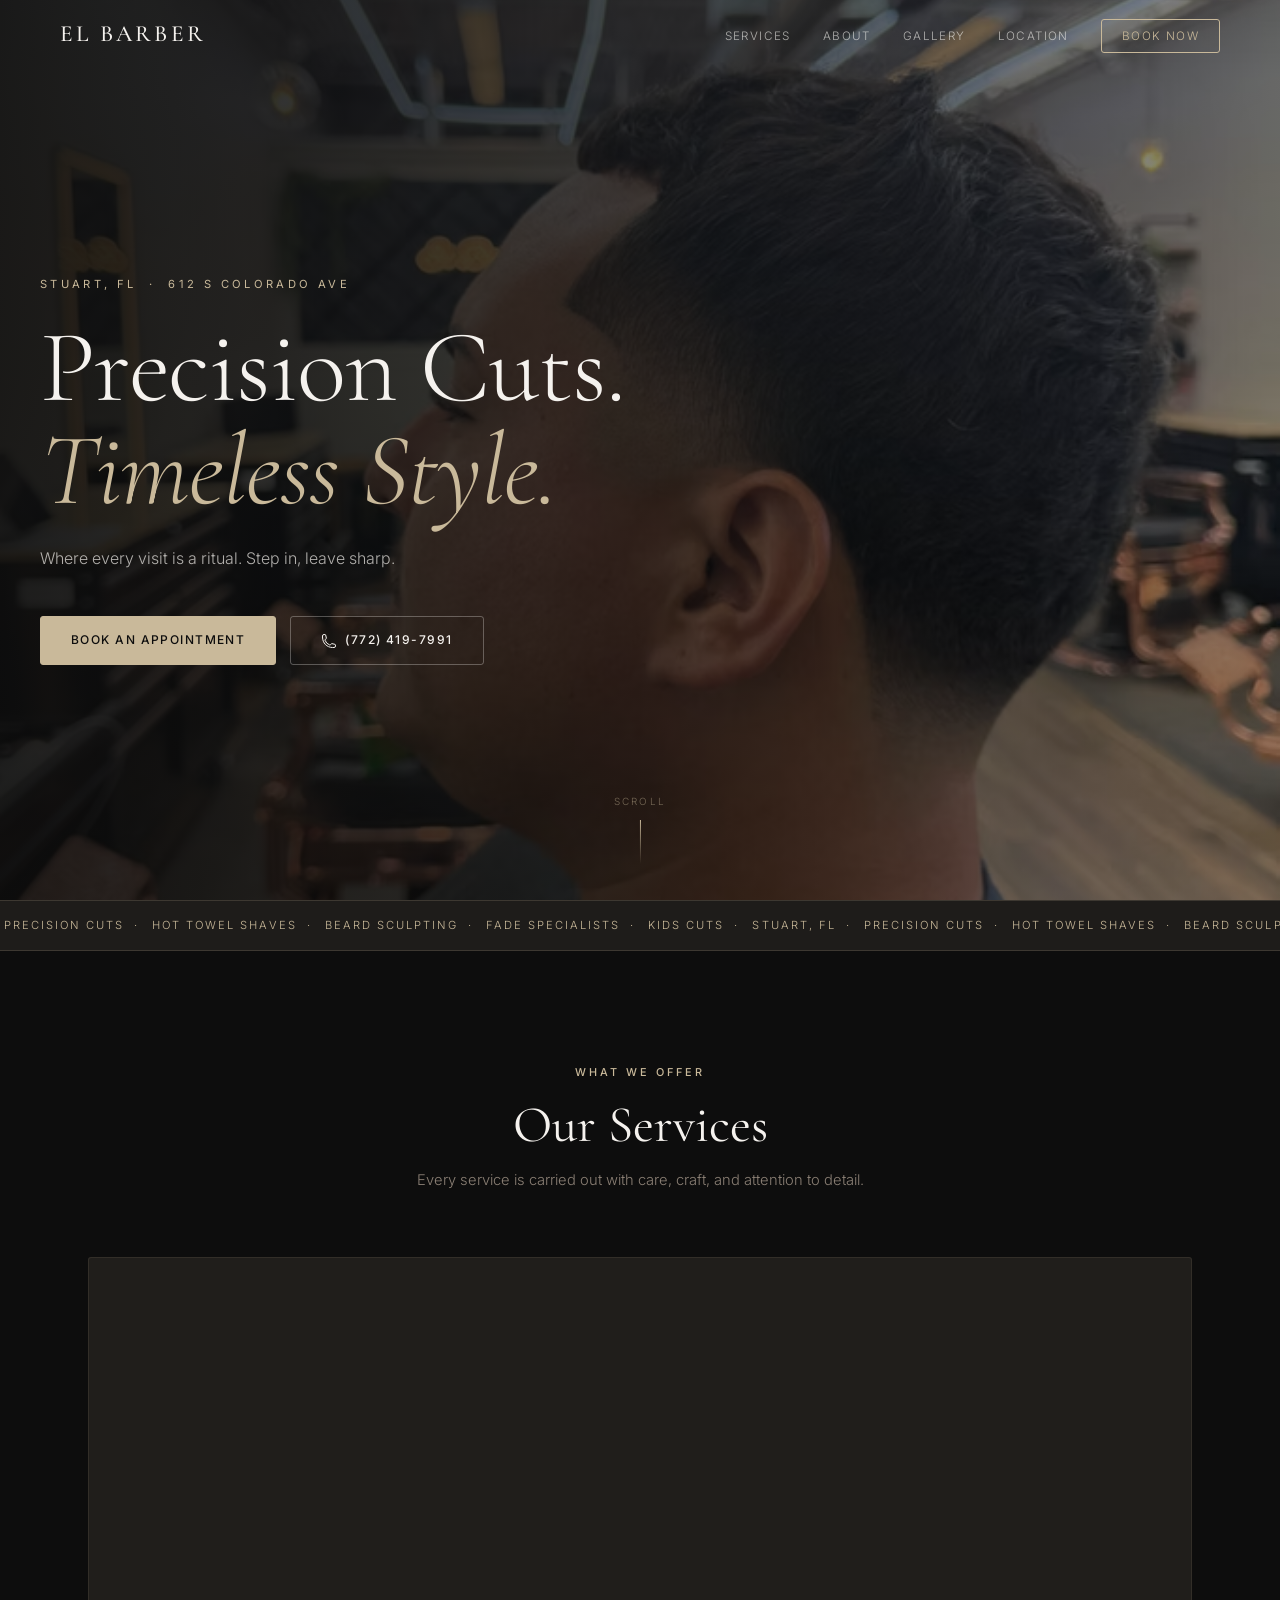
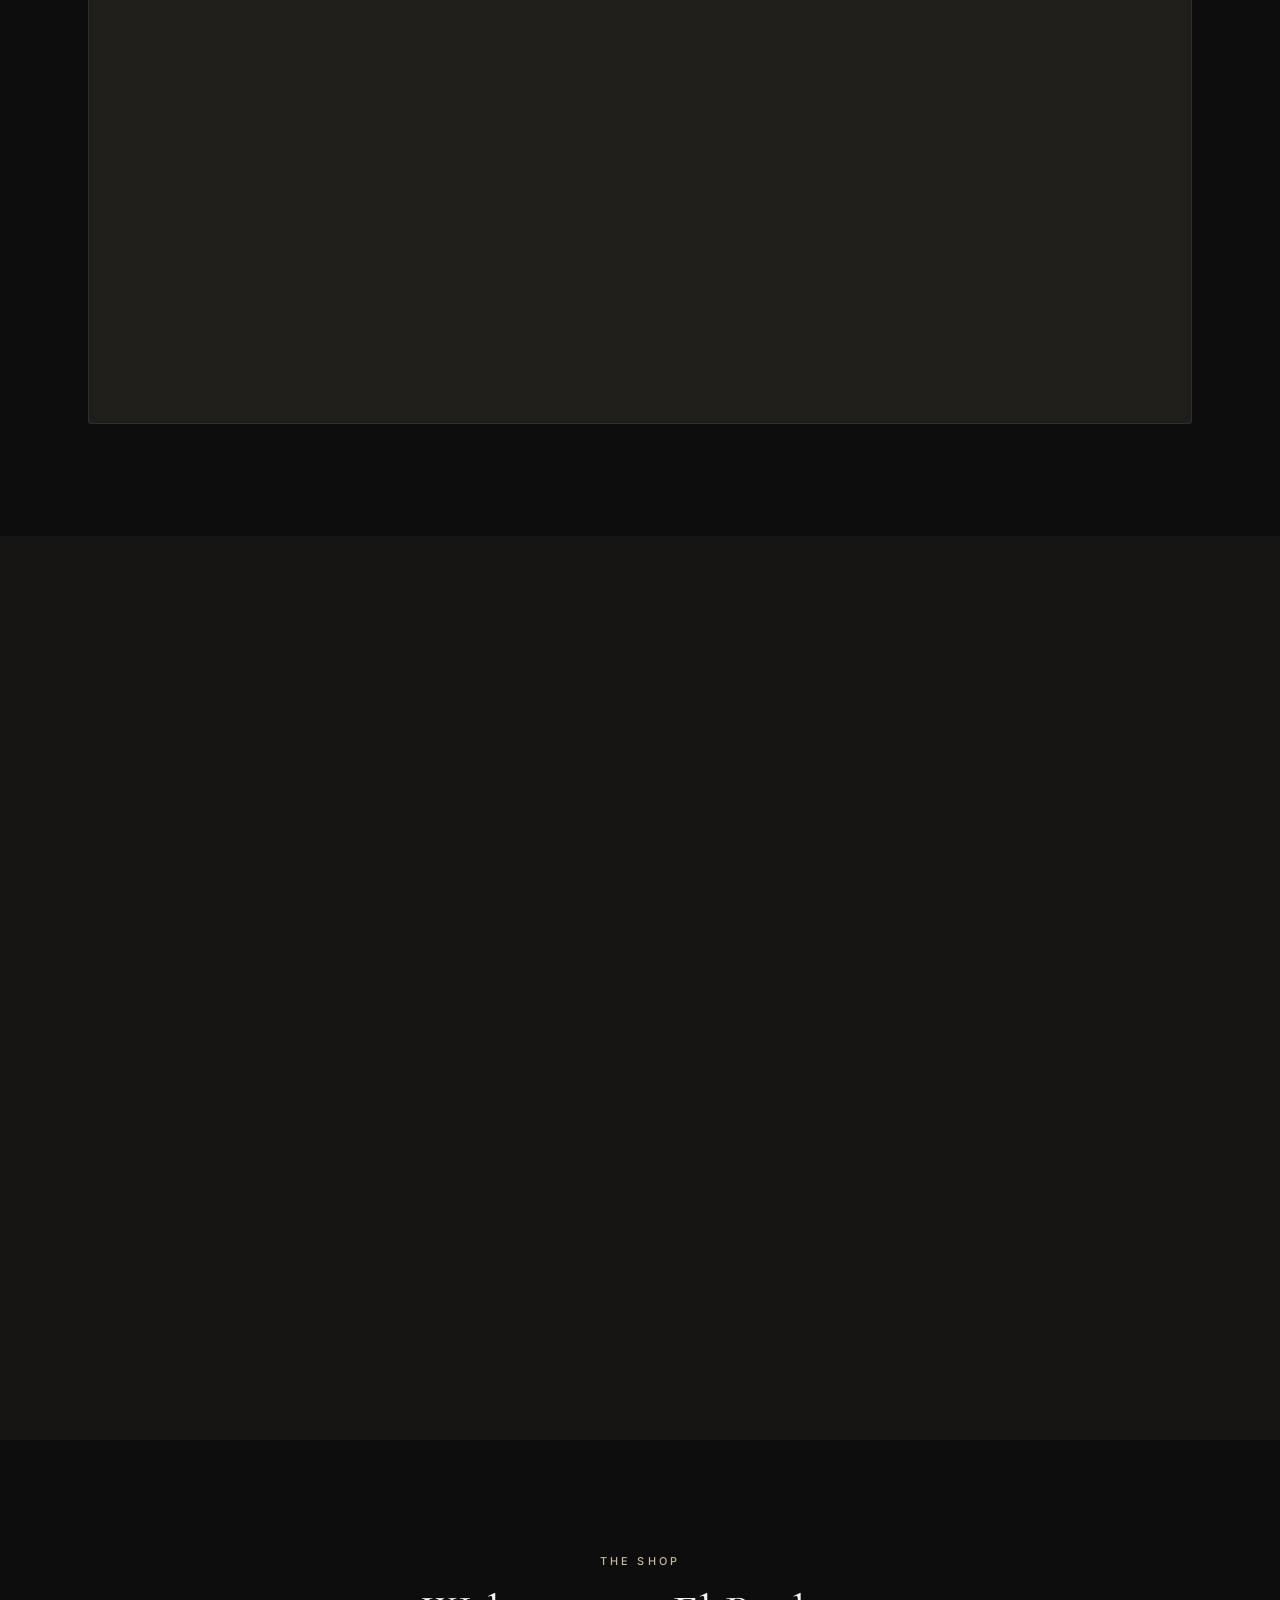
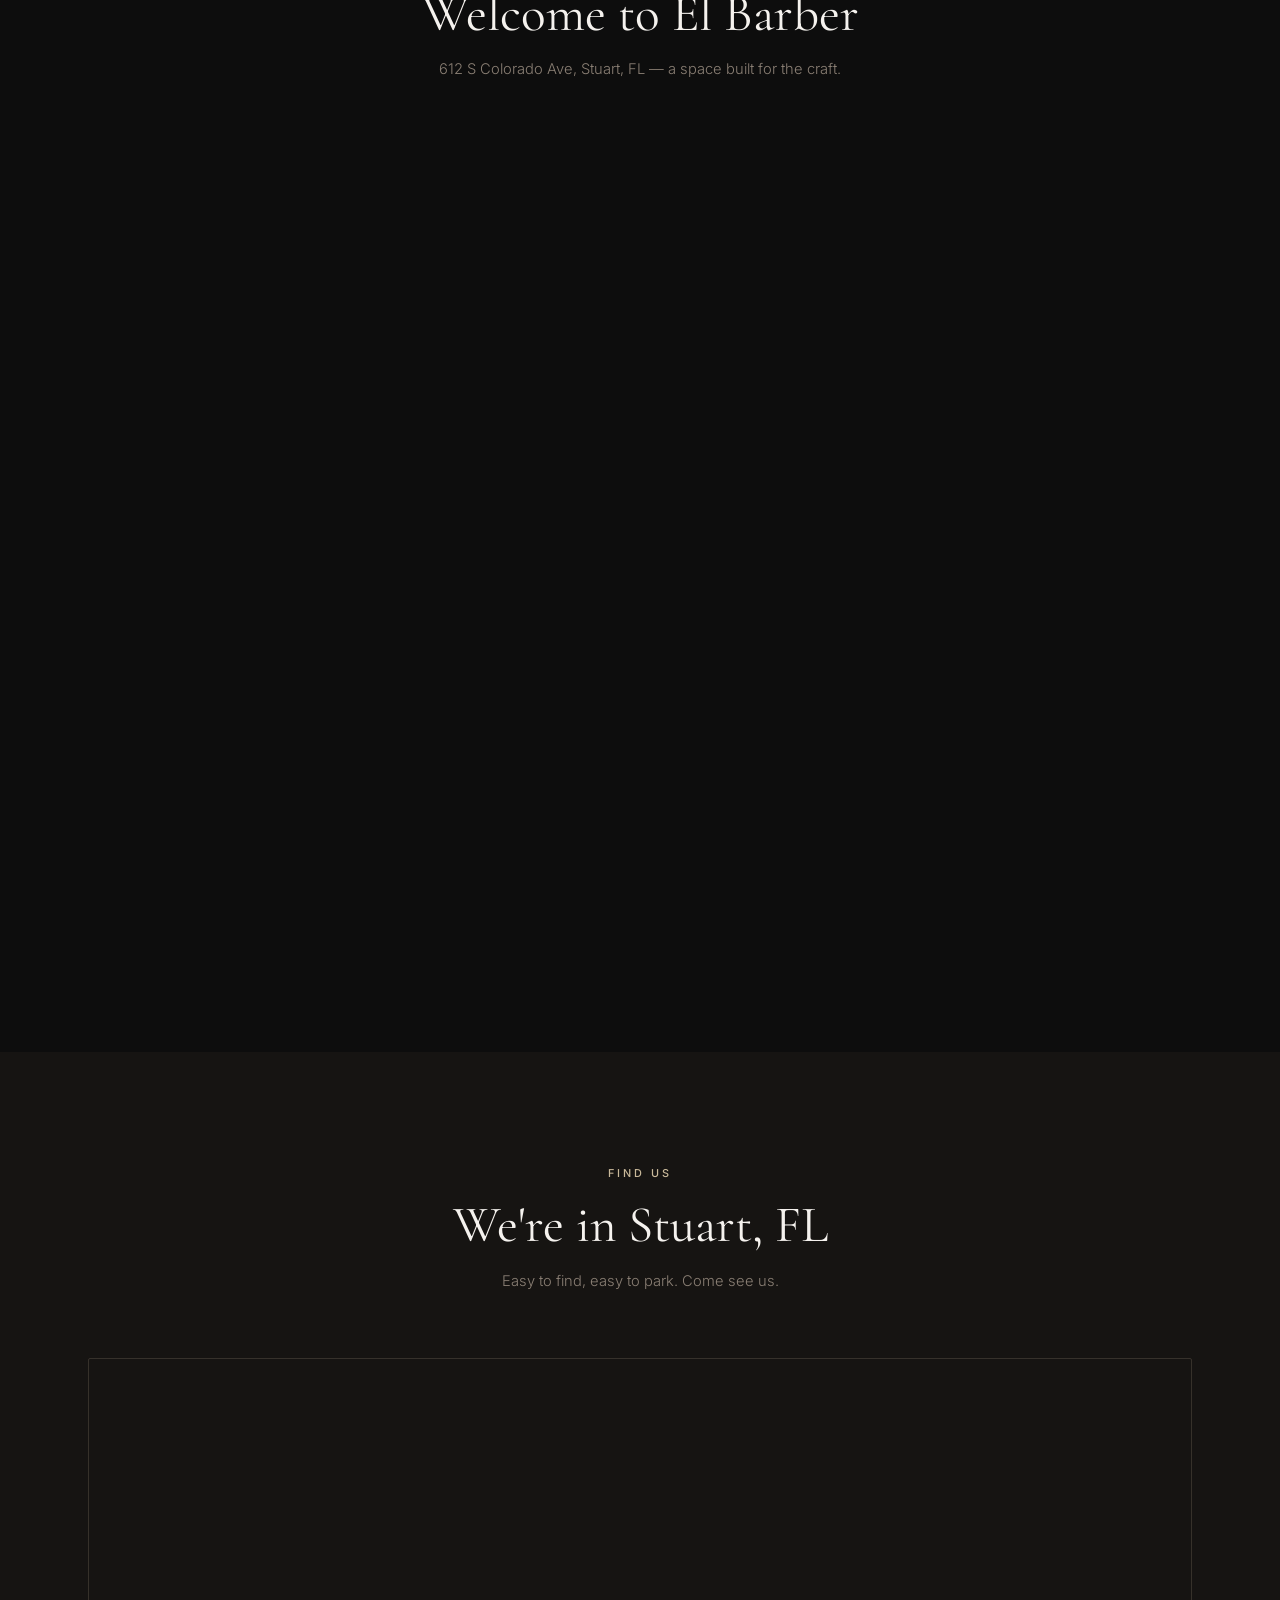
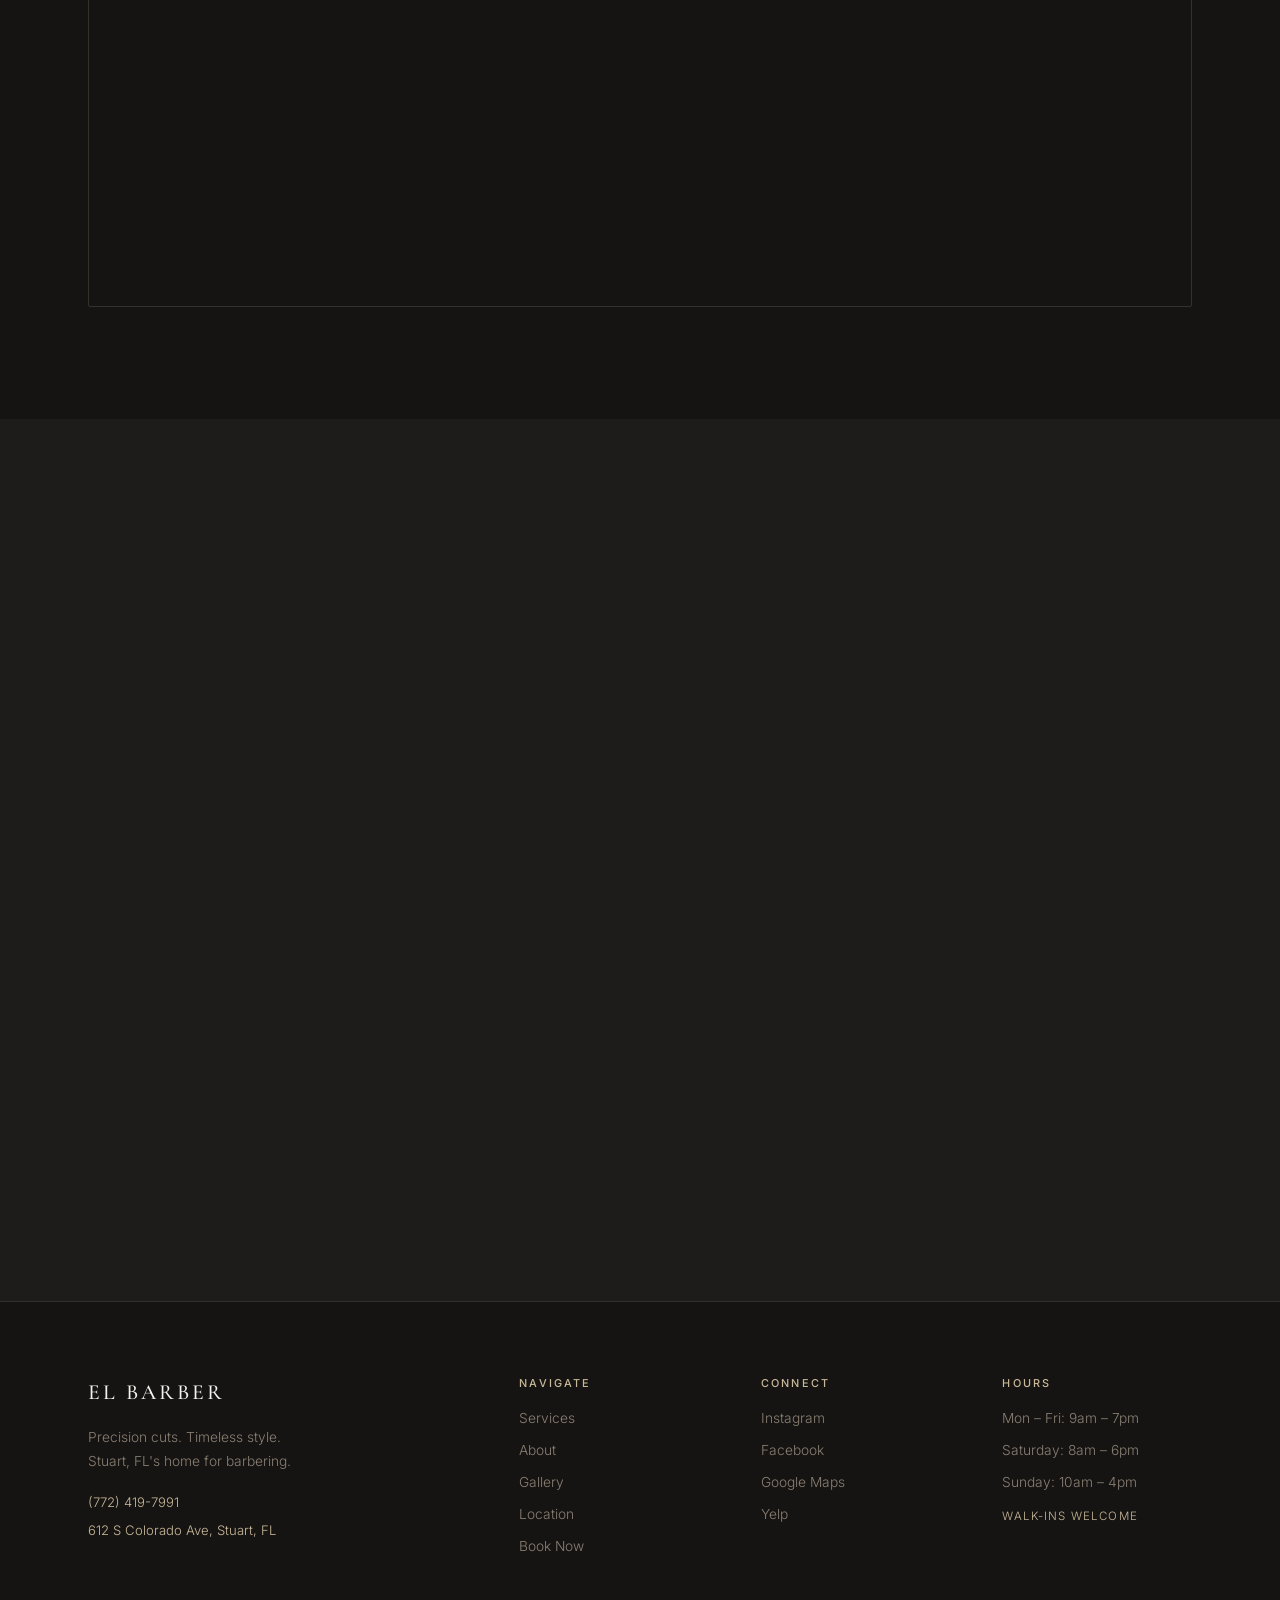
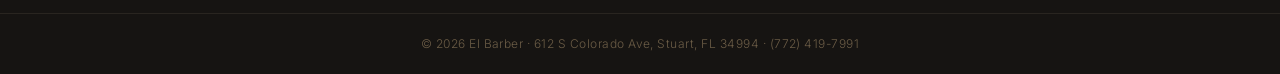
==== index.html @ 99007ee4 "Update with real shop info, images, and cleaner layout - Hero: real photo background with dark overl" ====
<!DOCTYPE html>
<html lang="en">
<head>
  <meta charset="UTF-8" />
  <meta name="viewport" content="width=device-width, initial-scale=1.0" />
  <title>El Barber — Stuart, FL | Precision Cuts. Timeless Style.</title>
  <meta name="description" content="El Barber in Stuart, FL. Precision cuts, hot towel shaves, and beard sculpting at 612 S Colorado Ave. Call (772) 419-7991." />
  <link rel="stylesheet" href="style.css" />
  <link rel="preconnect" href="https://fonts.googleapis.com" />
  <link rel="preconnect" href="https://fonts.gstatic.com" crossorigin />
  <link href="https://fonts.googleapis.com/css2?family=Cormorant+Garamond:ital,wght@0,300;0,400;0,500;0,600;1,300;1,400&family=Inter:wght@300;400;500;600&display=swap" rel="stylesheet" />
</head>
<body>

  <!-- NAV -->
  <nav id="navbar">
    <div class="nav-inner">
      <a href="#" class="logo">EL BARBER</a>
      <ul class="nav-links">
        <li><a href="#services">Services</a></li>
        <li><a href="#about">About</a></li>
        <li><a href="#gallery">Gallery</a></li>
        <li><a href="#location">Location</a></li>
        <li><a href="#booking" class="nav-cta">Book Now</a></li>
      </ul>
      <button class="hamburger" id="hamburger" aria-label="Open menu">
        <span></span><span></span><span></span>
      </button>
    </div>
    <div class="mobile-menu" id="mobileMenu">
      <a href="#services" class="mob-link">Services</a>
      <a href="#about" class="mob-link">About</a>
      <a href="#gallery" class="mob-link">Gallery</a>
      <a href="#location" class="mob-link">Location</a>
      <a href="#booking" class="mob-link mob-cta">Book Now</a>
    </div>
  </nav>

  <!-- HERO -->
  <section id="hero">
    <div class="hero-image-bg">
      <img src="fb3168_a966ff4c4dc44070a528fb4ea6915350~mv2.avif" alt="El Barber shop interior" />
      <div class="hero-overlay"></div>
    </div>
    <div class="hero-content">
      <p class="hero-eyebrow">Stuart, FL &nbsp;·&nbsp; 612 S Colorado Ave</p>
      <h1 class="hero-title">Precision Cuts.<br /><em>Timeless Style.</em></h1>
      <p class="hero-sub">Where every visit is a ritual. Step in, leave sharp.</p>
      <div class="hero-actions">
        <a href="#booking" class="btn btn-primary">Book an Appointment</a>
        <a href="tel:7724197991" class="btn btn-ghost">
          <svg width="16" height="16" fill="none" stroke="currentColor" stroke-width="1.5" viewBox="0 0 24 24"><path stroke-linecap="round" stroke-linejoin="round" d="M2.25 6.75c0 8.284 6.716 15 15 15h2.25a2.25 2.25 0 0 0 2.25-2.25v-1.372c0-.516-.351-.966-.852-1.091l-4.423-1.106c-.44-.11-.902.055-1.173.417l-.97 1.293c-.282.376-.769.542-1.21.38a12.035 12.035 0 0 1-7.143-7.143c-.162-.441.004-.928.38-1.21l1.293-.97c.363-.271.527-.734.417-1.173L6.963 3.102a1.125 1.125 0 0 0-1.091-.852H4.5A2.25 2.25 0 0 0 2.25 4.5v2.25z"/></svg>
          (772) 419-7991
        </a>
      </div>
    </div>
    <div class="hero-scroll-hint">
      <span>Scroll</span>
      <div class="scroll-line"></div>
    </div>
  </section>

  <!-- MARQUEE STRIP -->
  <div class="marquee-strip">
    <div class="marquee-track">
      <span>Precision Cuts &nbsp;·&nbsp;</span>
      <span>Hot Towel Shaves &nbsp;·&nbsp;</span>
      <span>Beard Sculpting &nbsp;·&nbsp;</span>
      <span>Fade Specialists &nbsp;·&nbsp;</span>
      <span>Kids Cuts &nbsp;·&nbsp;</span>
      <span>Stuart, FL &nbsp;·&nbsp;</span>
      <span>Precision Cuts &nbsp;·&nbsp;</span>
      <span>Hot Towel Shaves &nbsp;·&nbsp;</span>
      <span>Beard Sculpting &nbsp;·&nbsp;</span>
      <span>Fade Specialists &nbsp;·&nbsp;</span>
      <span>Kids Cuts &nbsp;·&nbsp;</span>
      <span>Stuart, FL &nbsp;·&nbsp;</span>
    </div>
  </div>

  <!-- SERVICES -->
  <section id="services" class="section-pad">
    <div class="container">
      <div class="section-header">
        <p class="label">What We Offer</p>
        <h2>Our Services</h2>
        <p class="section-desc">Every service is carried out with care, craft, and attention to detail.</p>
      </div>
      <div class="services-grid">
        <div class="service-card" data-reveal>
          <div class="service-icon">
            <svg width="28" height="28" fill="none" stroke="currentColor" stroke-width="1.2" viewBox="0 0 24 24"><path stroke-linecap="round" stroke-linejoin="round" d="M9.813 15.904 9 18.75l-.813-2.846a4.5 4.5 0 0 0-3.09-3.09L2.25 12l2.846-.813a4.5 4.5 0 0 0 3.09-3.09L9 5.25l.813 2.846a4.5 4.5 0 0 0 3.09 3.09L15.75 12l-2.846.813a4.5 4.5 0 0 0-3.09 3.09Z"/></svg>
          </div>
          <div class="service-number">01</div>
          <h3>Classic Haircut</h3>
          <p>A timeless cut tailored to your face shape, lifestyle, and style preference. Scissors or clipper — your call.</p>
          <div class="service-footer">
            <span class="price">$35</span>
            <span class="duration">45 min</span>
          </div>
        </div>
        <div class="service-card" data-reveal>
          <div class="service-icon">
            <svg width="28" height="28" fill="none" stroke="currentColor" stroke-width="1.2" viewBox="0 0 24 24"><path stroke-linecap="round" stroke-linejoin="round" d="M3.75 13.5l10.5-11.25L12 10.5h8.25L9.75 21.75 12 13.5H3.75z"/></svg>
          </div>
          <div class="service-number">02</div>
          <h3>Skin Fade</h3>
          <p>Seamless blending from skin to length. Clean, sharp, and effortlessly modern. High, mid, or low — we do it all.</p>
          <div class="service-footer">
            <span class="price">$45</span>
            <span class="duration">50 min</span>
          </div>
        </div>
        <div class="service-card" data-reveal>
          <div class="service-icon">
            <svg width="28" height="28" fill="none" stroke="currentColor" stroke-width="1.2" viewBox="0 0 24 24"><path stroke-linecap="round" stroke-linejoin="round" d="M12 3v2.25m6.364.386-1.591 1.591M21 12h-2.25m-.386 6.364-1.591-1.591M12 18.75V21m-4.773-4.227-1.591 1.591M5.25 12H3m4.227-4.773L5.636 5.636M15.75 12a3.75 3.75 0 1 1-7.5 0 3.75 3.75 0 0 1 7.5 0Z"/></svg>
          </div>
          <div class="service-number">03</div>
          <h3>Hot Towel Shave</h3>
          <p>The full ritual — pre-shave oil, warm lather, straight razor, and hot towel finish. A barbershop classic.</p>
          <div class="service-footer">
            <span class="price">$55</span>
            <span class="duration">60 min</span>
          </div>
        </div>
        <div class="service-card" data-reveal>
          <div class="service-icon">
            <svg width="28" height="28" fill="none" stroke="currentColor" stroke-width="1.2" viewBox="0 0 24 24"><path stroke-linecap="round" stroke-linejoin="round" d="M15.182 15.182a4.5 4.5 0 0 1-6.364 0M21 12a9 9 0 1 1-18 0 9 9 0 0 1 18 0ZM9.75 9.75c0 .414-.168.75-.375.75S9 10.164 9 9.75 9.168 9 9.375 9s.375.336.375.75Zm-.375 0h.008v.015h-.008V9.75Zm5.625 0c0 .414-.168.75-.375.75s-.375-.336-.375-.75.168-.75.375-.75.375.336.375.75Zm-.375 0h.008v.015h-.008V9.75Z"/></svg>
          </div>
          <div class="service-number">04</div>
          <h3>Beard Sculpt</h3>
          <p>Defined lines, shaped contours, and a finish that frames your face perfectly. Maintenance or full reshape.</p>
          <div class="service-footer">
            <span class="price">$30</span>
            <span class="duration">35 min</span>
          </div>
        </div>
        <div class="service-card highlight-card" data-reveal>
          <div class="service-icon">
            <svg width="28" height="28" fill="none" stroke="currentColor" stroke-width="1.2" viewBox="0 0 24 24"><path stroke-linecap="round" stroke-linejoin="round" d="M11.48 3.499a.562.562 0 0 1 1.04 0l2.125 5.111a.563.563 0 0 0 .475.345l5.518.442c.499.04.701.663.321.988l-4.204 3.602a.563.563 0 0 0-.182.557l1.285 5.385a.562.562 0 0 1-.84.61l-4.725-2.885a.562.562 0 0 0-.586 0L6.982 20.54a.562.562 0 0 1-.84-.61l1.285-5.386a.562.562 0 0 0-.182-.557l-4.204-3.602a.562.562 0 0 1 .321-.988l5.518-.442a.563.563 0 0 0 .475-.345L11.48 3.5Z"/></svg>
          </div>
          <div class="service-number">05</div>
          <h3>Cut + Beard Combo</h3>
          <p>The complete package. Haircut plus full beard sculpt. Leave looking and feeling like a new man.</p>
          <div class="service-footer">
            <span class="price">$65</span>
            <span class="duration">75 min</span>
          </div>
        </div>
        <div class="service-card" data-reveal>
          <div class="service-icon">
            <svg width="28" height="28" fill="none" stroke="currentColor" stroke-width="1.2" viewBox="0 0 24 24"><path stroke-linecap="round" stroke-linejoin="round" d="M15.75 6a3.75 3.75 0 1 1-7.5 0 3.75 3.75 0 0 1 7.5 0ZM4.501 20.118a7.5 7.5 0 0 1 14.998 0A17.933 17.933 0 0 1 12 21.75c-2.676 0-5.216-.584-7.499-1.632Z"/></svg>
          </div>
          <div class="service-number">06</div>
          <h3>Kids Cut</h3>
          <p>Patient, fun, and precise. Great cuts for the little ones every time. Age 12 and under.</p>
          <div class="service-footer">
            <span class="price">$25</span>
            <span class="duration">30 min</span>
          </div>
        </div>
      </div>
    </div>
  </section>

  <!-- ABOUT -->
  <section id="about" class="section-pad about-section">
    <div class="container about-grid">
      <div class="about-visual" data-reveal>
        <div class="about-img-wrap">
          <img
            src="fb3168_a966ff4c4dc44070a528fb4ea6915350~mv2.avif"
            alt="El Barber shop in Stuart, FL"
            class="about-img"
          />
          <div class="about-badge">
            <span class="badge-number">Stuart</span>
            <span class="badge-text">FL</span>
          </div>
        </div>
      </div>
      <div class="about-content" data-reveal>
        <p class="label">The Story</p>
        <h2>More Than a Haircut.<br />It's an Experience.</h2>
        <p>El Barber is Stuart's home for precision barbering. We built this shop around a simple belief: every man deserves a space where he's treated with respect, skill, and a bit of style.</p>
        <p>We're not just cutting hair — we're building confidence, one visit at a time. Our barbers bring years of experience, a passion for the craft, and an eye for what makes each client unique. No rush. No shortcuts. Just great work done right.</p>
        <p>Come see us at <strong>612 S Colorado Ave, Stuart, FL 34994</strong> — walk-ins always welcome.</p>
        <div class="about-stats">
          <div class="stat">
            <span class="stat-num">5,000+</span>
            <span class="stat-label">Happy Clients</span>
          </div>
          <div class="stat">
            <span class="stat-num">Stuart</span>
            <span class="stat-label">Florida</span>
          </div>
          <div class="stat">
            <span class="stat-num">6</span>
            <span class="stat-label">Services</span>
          </div>
        </div>
        <div class="about-actions">
          <a href="#booking" class="btn btn-primary">Book Now</a>
          <a href="tel:7724197991" class="btn btn-ghost">
            <svg width="15" height="15" fill="none" stroke="currentColor" stroke-width="1.5" viewBox="0 0 24 24"><path stroke-linecap="round" stroke-linejoin="round" d="M2.25 6.75c0 8.284 6.716 15 15 15h2.25a2.25 2.25 0 0 0 2.25-2.25v-1.372c0-.516-.351-.966-.852-1.091l-4.423-1.106c-.44-.11-.902.055-1.173.417l-.97 1.293c-.282.376-.769.542-1.21.38a12.035 12.035 0 0 1-7.143-7.143c-.162-.441.004-.928.38-1.21l1.293-.97c.363-.271.527-.734.417-1.173L6.963 3.102a1.125 1.125 0 0 0-1.091-.852H4.5A2.25 2.25 0 0 0 2.25 4.5v2.25z"/></svg>
            Call Us
          </a>
        </div>
      </div>
    </div>
  </section>

  <!-- GALLERY -->
  <section id="gallery" class="section-pad gallery-section">
    <div class="container">
      <div class="section-header">
        <p class="label">The Shop</p>
        <h2>Welcome to El Barber</h2>
        <p class="section-desc">612 S Colorado Ave, Stuart, FL — a space built for the craft.</p>
      </div>
      <div class="gallery-grid">
        <div class="gallery-item g-tall" data-reveal>
          <img src="fb3168_a966ff4c4dc44070a528fb4ea6915350~mv2.avif" alt="El Barber shop" class="gallery-img" style="object-position: center top;" />
          <div class="gallery-label"><span>The Shop</span></div>
        </div>
        <div class="gallery-item" data-reveal>
          <img src="fb3168_a966ff4c4dc44070a528fb4ea6915350~mv2.avif" alt="El Barber interior" class="gallery-img" style="object-position: 30% center;" />
          <div class="gallery-label"><span>Interior</span></div>
        </div>
        <div class="gallery-item" data-reveal>
          <img src="fb3168_a966ff4c4dc44070a528fb4ea6915350~mv2.avif" alt="El Barber station" class="gallery-img" style="object-position: 70% center;" />
          <div class="gallery-label"><span>Our Station</span></div>
        </div>
        <div class="gallery-item g-wide" data-reveal>
          <img src="fb3168_a966ff4c4dc44070a528fb4ea6915350~mv2.avif" alt="El Barber atmosphere" class="gallery-img" style="object-position: center 60%;" />
          <div class="gallery-label"><span>The Atmosphere</span></div>
        </div>
        <div class="gallery-item" data-reveal>
          <div class="gallery-cta-cell">
            <p class="label">Ready?</p>
            <h3>Book Your<br />Next Cut</h3>
            <a href="#booking" class="btn btn-primary">Book Now</a>
          </div>
        </div>
      </div>
    </div>
  </section>

  <!-- LOCATION -->
  <section id="location" class="section-pad location-section">
    <div class="container">
      <div class="section-header">
        <p class="label">Find Us</p>
        <h2>We're in Stuart, FL</h2>
        <p class="section-desc">Easy to find, easy to park. Come see us.</p>
      </div>
      <div class="location-grid">
        <div class="location-map" data-reveal>
          <iframe
            title="El Barber location"
            src="https://www.google.com/maps/embed?pb=!1m18!1m12!1m3!1d3534.18!2d-80.2467!3d27.1975!2m3!1f0!2f0!3f0!3m2!1i1024!2i768!4f13.1!3m3!1m2!1s0x88d8b4f1e4f1e4f1%3A0x0!2s612+S+Colorado+Ave%2C+Stuart%2C+FL+34994!5e0!3m2!1sen!2sus!4v1700000000000"
            width="100%"
            height="100%"
            style="border:0;"
            allowfullscreen=""
            loading="lazy"
            referrerpolicy="no-referrer-when-downgrade">
          </iframe>
        </div>
        <div class="location-info" data-reveal>
          <div class="location-detail">
            <div class="loc-icon">
              <svg width="22" height="22" fill="none" stroke="currentColor" stroke-width="1.5" viewBox="0 0 24 24"><path stroke-linecap="round" stroke-linejoin="round" d="M15 10.5a3 3 0 1 1-6 0 3 3 0 0 1 6 0z"/><path stroke-linecap="round" stroke-linejoin="round" d="M19.5 10.5c0 7.142-7.5 11.25-7.5 11.25S4.5 17.642 4.5 10.5a7.5 7.5 0 0 1 15 0z"/></svg>
            </div>
            <div>
              <strong>Address</strong>
              <span>612 S Colorado Ave<br />Stuart, FL 34994</span>
              <a href="https://maps.google.com/?q=612+S+Colorado+Ave+Stuart+FL+34994" target="_blank" class="loc-link">Get Directions →</a>
            </div>
          </div>
          <div class="location-detail">
            <div class="loc-icon">
              <svg width="22" height="22" fill="none" stroke="currentColor" stroke-width="1.5" viewBox="0 0 24 24"><path stroke-linecap="round" stroke-linejoin="round" d="M2.25 6.75c0 8.284 6.716 15 15 15h2.25a2.25 2.25 0 0 0 2.25-2.25v-1.372c0-.516-.351-.966-.852-1.091l-4.423-1.106c-.44-.11-.902.055-1.173.417l-.97 1.293c-.282.376-.769.542-1.21.38a12.035 12.035 0 0 1-7.143-7.143c-.162-.441.004-.928.38-1.21l1.293-.97c.363-.271.527-.734.417-1.173L6.963 3.102a1.125 1.125 0 0 0-1.091-.852H4.5A2.25 2.25 0 0 0 2.25 4.5v2.25z"/></svg>
            </div>
            <div>
              <strong>Phone</strong>
              <span>(772) 419-7991</span>
              <a href="tel:7724197991" class="loc-link">Call Now →</a>
            </div>
          </div>
          <div class="location-detail">
            <div class="loc-icon">
              <svg width="22" height="22" fill="none" stroke="currentColor" stroke-width="1.5" viewBox="0 0 24 24"><path stroke-linecap="round" stroke-linejoin="round" d="M12 6v6h4.5m4.5 0a9 9 0 1 1-18 0 9 9 0 0 1 18 0z"/></svg>
            </div>
            <div>
              <strong>Hours</strong>
              <span>Monday – Friday: 9:00 AM – 7:00 PM</span>
              <span>Saturday: 8:00 AM – 6:00 PM</span>
              <span>Sunday: 10:00 AM – 4:00 PM</span>
            </div>
          </div>
          <div class="location-detail">
            <div class="loc-icon">
              <svg width="22" height="22" fill="none" stroke="currentColor" stroke-width="1.5" viewBox="0 0 24 24"><path stroke-linecap="round" stroke-linejoin="round" d="M9 12.75 11.25 15 15 9.75M21 12a9 9 0 1 1-18 0 9 9 0 0 1 18 0Z"/></svg>
            </div>
            <div>
              <strong>Walk-ins Welcome</strong>
              <span>No appointment needed, though booking ahead guarantees your preferred time.</span>
            </div>
          </div>
        </div>
      </div>
    </div>
  </section>

  <!-- BOOKING -->
  <section id="booking" class="section-pad booking-section">
    <div class="container booking-grid">
      <div class="booking-info" data-reveal>
        <p class="label">Reserve Your Spot</p>
        <h2>Book Your<br />Appointment</h2>
        <p>Walk-ins welcome when available, but we recommend booking ahead to secure your preferred time.</p>
        <div class="contact-list">
          <div class="contact-item">
            <svg width="20" height="20" fill="none" stroke="currentColor" stroke-width="1.5" viewBox="0 0 24 24"><path stroke-linecap="round" stroke-linejoin="round" d="M15 10.5a3 3 0 1 1-6 0 3 3 0 0 1 6 0z"/><path stroke-linecap="round" stroke-linejoin="round" d="M19.5 10.5c0 7.142-7.5 11.25-7.5 11.25S4.5 17.642 4.5 10.5a7.5 7.5 0 0 1 15 0z"/></svg>
            <span>612 S Colorado Ave<br />Stuart, FL 34994</span>
          </div>
          <div class="contact-item">
            <svg width="20" height="20" fill="none" stroke="currentColor" stroke-width="1.5" viewBox="0 0 24 24"><path stroke-linecap="round" stroke-linejoin="round" d="M2.25 6.75c0 8.284 6.716 15 15 15h2.25a2.25 2.25 0 0 0 2.25-2.25v-1.372c0-.516-.351-.966-.852-1.091l-4.423-1.106c-.44-.11-.902.055-1.173.417l-.97 1.293c-.282.376-.769.542-1.21.38a12.035 12.035 0 0 1-7.143-7.143c-.162-.441.004-.928.38-1.21l1.293-.97c.363-.271.527-.734.417-1.173L6.963 3.102a1.125 1.125 0 0 0-1.091-.852H4.5A2.25 2.25 0 0 0 2.25 4.5v2.25z"/></svg>
            <a href="tel:7724197991" style="color:inherit;">(772) 419-7991</a>
          </div>
          <div class="contact-item">
            <svg width="20" height="20" fill="none" stroke="currentColor" stroke-width="1.5" viewBox="0 0 24 24"><path stroke-linecap="round" stroke-linejoin="round" d="M12 6v6h4.5m4.5 0a9 9 0 1 1-18 0 9 9 0 0 1 18 0z"/></svg>
            <div>
              <span>Mon – Fri: 9:00 AM – 7:00 PM</span><br />
              <span>Saturday: 8:00 AM – 6:00 PM</span><br />
              <span>Sunday: 10:00 AM – 4:00 PM</span>
            </div>
          </div>
        </div>
      </div>
      <div class="booking-form-wrap" data-reveal>
        <form class="booking-form" id="bookingForm">
          <div class="form-row">
            <div class="form-group">
              <label for="fname">First Name</label>
              <input type="text" id="fname" placeholder="John" required />
            </div>
            <div class="form-group">
              <label for="lname">Last Name</label>
              <input type="text" id="lname" placeholder="Doe" required />
            </div>
          </div>
          <div class="form-group">
            <label for="phone">Phone Number</label>
            <input type="tel" id="phone" placeholder="(772) 000-0000" required />
          </div>
          <div class="form-group">
            <label for="service">Service</label>
            <select id="service" required>
              <option value="" disabled selected>Select a service</option>
              <option>Classic Haircut — $35</option>
              <option>Skin Fade — $45</option>
              <option>Hot Towel Shave — $55</option>
              <option>Beard Sculpt — $30</option>
              <option>Cut + Beard Combo — $65</option>
              <option>Kids Cut — $25</option>
            </select>
          </div>
          <div class="form-row">
            <div class="form-group">
              <label for="date">Preferred Date</label>
              <input type="date" id="date" required />
            </div>
            <div class="form-group">
              <label for="time">Preferred Time</label>
              <select id="time" required>
                <option value="" disabled selected>Select time</option>
                <option>9:00 AM</option>
                <option>10:00 AM</option>
                <option>11:00 AM</option>
                <option>12:00 PM</option>
                <option>1:00 PM</option>
                <option>2:00 PM</option>
                <option>3:00 PM</option>
                <option>4:00 PM</option>
                <option>5:00 PM</option>
                <option>6:00 PM</option>
              </select>
            </div>
          </div>
          <div class="form-group">
            <label for="notes">Notes (optional)</label>
            <textarea id="notes" rows="3" placeholder="Any preferences or requests..."></textarea>
          </div>
          <button type="submit" class="btn btn-primary btn-full">Request Appointment</button>
          <p class="form-disclaimer">We'll confirm your booking via phone within 1 hour.</p>
        </form>
        <div class="form-success" id="formSuccess">
          <div class="success-icon">✓</div>
          <h3>Request Received!</h3>
          <p>We'll call you at (772) 419-7991 to confirm your appointment.</p>
        </div>
      </div>
    </div>
  </section>

  <!-- FOOTER -->
  <footer id="footer">
    <div class="container footer-inner">
      <div class="footer-brand">
        <span class="logo">EL BARBER</span>
        <p>Precision cuts. Timeless style.<br />Stuart, FL's home for barbering.</p>
        <div class="footer-contact-quick">
          <a href="tel:7724197991">(772) 419-7991</a>
          <a href="https://maps.google.com/?q=612+S+Colorado+Ave+Stuart+FL+34994" target="_blank">612 S Colorado Ave, Stuart, FL</a>
        </div>
      </div>
      <div class="footer-links-col">
        <strong>Navigate</strong>
        <a href="#services">Services</a>
        <a href="#about">About</a>
        <a href="#gallery">Gallery</a>
        <a href="#location">Location</a>
        <a href="#booking">Book Now</a>
      </div>
      <div class="footer-links-col">
        <strong>Connect</strong>
        <a href="#">Instagram</a>
        <a href="#">Facebook</a>
        <a href="https://maps.google.com/?q=612+S+Colorado+Ave+Stuart+FL+34994" target="_blank">Google Maps</a>
        <a href="#">Yelp</a>
      </div>
      <div class="footer-links-col">
        <strong>Hours</strong>
        <span>Mon – Fri: 9am – 7pm</span>
        <span>Saturday: 8am – 6pm</span>
        <span>Sunday: 10am – 4pm</span>
        <span class="footer-walkin">Walk-ins Welcome</span>
      </div>
    </div>
    <div class="footer-bottom">
      <p>&copy; 2026 El Barber · 612 S Colorado Ave, Stuart, FL 34994 · (772) 419-7991</p>
    </div>
  </footer>

  <script src="main.js"></script>
</body>
</html>
---- style.css ----
/* =============================================
   EL BARBER — style.css
   612 S Colorado Ave, Stuart, FL 34994
   Colors: Black #0d0d0d · White #f5f2ee · Dark Beige #c9b99a
============================================= */

*, *::before, *::after { box-sizing: border-box; margin: 0; padding: 0; }

:root {
  --black:       #0d0d0d;
  --black-soft:  #161412;
  --black-mid:   #1e1c1a;
  --black-card:  #141210;
  --white:       #f5f2ee;
  --beige:       #c9b99a;
  --beige-dark:  #a89278;
  --beige-light: #e4d9ca;
  --beige-muted: #6b5c46;
  --text-muted:  #8a7f74;
  --border:      rgba(201,185,154,0.18);
  --border-soft: rgba(201,185,154,0.1);
  --font-serif:  'Cormorant Garamond', Georgia, serif;
  --font-sans:   'Inter', system-ui, sans-serif;
  --radius:      3px;
  --trans:       0.32s cubic-bezier(0.4, 0, 0.2, 1);
}

html { scroll-behavior: smooth; font-size: 16px; }

body {
  background: var(--black);
  color: var(--white);
  font-family: var(--font-sans);
  font-weight: 300;
  line-height: 1.7;
  overflow-x: hidden;
}

img { display: block; width: 100%; }
a   { color: inherit; text-decoration: none; }

/* =============================================
   UTILITY
============================================= */

.container {
  max-width: 1160px;
  margin: 0 auto;
  padding: 0 28px;
}

.section-pad { padding: 112px 0; }

.section-header {
  text-align: center;
  margin-bottom: 64px;
}

.section-header h2 {
  font-family: var(--font-serif);
  font-size: clamp(2.2rem, 4vw, 3.2rem);
  font-weight: 400;
  line-height: 1.15;
  margin-bottom: 14px;
}

.section-desc {
  color: var(--text-muted);
  max-width: 460px;
  margin: 0 auto;
  font-size: 0.92rem;
}

.label {
  display: block;
  font-size: 0.68rem;
  letter-spacing: 0.28em;
  text-transform: uppercase;
  color: var(--beige);
  margin-bottom: 14px;
  font-weight: 500;
}

/* Buttons */
.btn {
  display: inline-flex;
  align-items: center;
  gap: 8px;
  padding: 13px 30px;
  font-family: var(--font-sans);
  font-size: 0.75rem;
  font-weight: 500;
  letter-spacing: 0.12em;
  text-transform: uppercase;
  border: 1px solid transparent;
  cursor: pointer;
  transition: background var(--trans), color var(--trans), border-color var(--trans), transform var(--trans);
  border-radius: var(--radius);
  text-decoration: none;
  white-space: nowrap;
}

.btn-primary {
  background: var(--beige);
  color: var(--black);
  border-color: var(--beige);
}
.btn-primary:hover {
  background: var(--beige-light);
  border-color: var(--beige-light);
  transform: translateY(-1px);
}

.btn-ghost {
  background: transparent;
  color: var(--white);
  border-color: rgba(245,242,238,0.3);
}
.btn-ghost:hover {
  border-color: var(--beige);
  color: var(--beige);
  transform: translateY(-1px);
}

.btn-full { width: 100%; justify-content: center; }

/* Reveal animation */
[data-reveal] {
  opacity: 0;
  transform: translateY(24px);
  transition: opacity 0.7s ease, transform 0.7s ease;
}
[data-reveal].revealed { opacity: 1; transform: none; }

/* =============================================
   NAVBAR
============================================= */

#navbar {
  position: fixed;
  top: 0;
  left: 0;
  right: 0;
  z-index: 100;
  transition: background var(--trans), box-shadow var(--trans);
}

#navbar.scrolled {
  background: rgba(13,13,13,0.96);
  backdrop-filter: blur(14px);
  -webkit-backdrop-filter: blur(14px);
  box-shadow: 0 1px 0 var(--border);
}

.nav-inner {
  display: flex;
  align-items: center;
  justify-content: space-between;
  height: 70px;
  padding: 0 40px;
  max-width: 1240px;
  margin: 0 auto;
}

.logo {
  font-family: var(--font-serif);
  font-size: 1.45rem;
  font-weight: 500;
  letter-spacing: 0.14em;
  color: var(--white);
}

.nav-links {
  display: flex;
  align-items: center;
  gap: 32px;
  list-style: none;
}

.nav-links a {
  font-size: 0.73rem;
  letter-spacing: 0.12em;
  text-transform: uppercase;
  color: rgba(245,242,238,0.65);
  transition: color var(--trans);
}
.nav-links a:hover { color: var(--beige); }

.nav-cta {
  padding: 9px 20px !important;
  border: 1px solid var(--beige) !important;
  color: var(--beige) !important;
  border-radius: var(--radius);
}
.nav-cta:hover {
  background: var(--beige) !important;
  color: var(--black) !important;
}

.hamburger {
  display: none;
  flex-direction: column;
  gap: 5px;
  background: none;
  border: none;
  cursor: pointer;
  padding: 4px;
}
.hamburger span {
  display: block;
  width: 22px;
  height: 1.5px;
  background: var(--white);
  transition: var(--trans);
}
.hamburger.open span:nth-child(1) { transform: translateY(6.5px) rotate(45deg); }
.hamburger.open span:nth-child(2) { opacity: 0; }
.hamburger.open span:nth-child(3) { transform: translateY(-6.5px) rotate(-45deg); }

.mobile-menu {
  display: none;
  flex-direction: column;
  padding: 16px 40px 24px;
  background: rgba(13,13,13,0.97);
  border-top: 1px solid var(--border);
  gap: 2px;
}
.mobile-menu.open { display: flex; }

.mob-link {
  font-size: 0.78rem;
  letter-spacing: 0.12em;
  text-transform: uppercase;
  color: rgba(245,242,238,0.65);
  padding: 10px 0;
  border-bottom: 1px solid var(--border-soft);
  transition: color var(--trans);
}
.mob-link:hover, .mob-cta { color: var(--beige); }

/* =============================================
   HERO — full bleed image with overlay
============================================= */

#hero {
  position: relative;
  min-height: 100vh;
  display: flex;
  align-items: center;
  overflow: hidden;
}

.hero-image-bg {
  position: absolute;
  inset: 0;
}

.hero-image-bg img {
  width: 100%;
  height: 100%;
  object-fit: cover;
  object-position: center;
  display: block;
}

.hero-overlay {
  position: absolute;
  inset: 0;
  background: linear-gradient(
    to right,
    rgba(13,13,13,0.92) 0%,
    rgba(13,13,13,0.75) 50%,
    rgba(13,13,13,0.45) 100%
  );
}

.hero-content {
  position: relative;
  z-index: 1;
  padding: 140px 40px 100px;
  max-width: 780px;
}

.hero-eyebrow {
  font-size: 0.7rem;
  letter-spacing: 0.3em;
  text-transform: uppercase;
  color: var(--beige);
  margin-bottom: 22px;
  font-weight: 400;
}

.hero-title {
  font-family: var(--font-serif);
  font-size: clamp(3.2rem, 8vw, 7rem);
  font-weight: 300;
  line-height: 1.0;
  letter-spacing: -0.01em;
  margin-bottom: 24px;
  color: var(--white);
}
.hero-title em {
  font-style: italic;
  color: var(--beige);
}

.hero-sub {
  font-size: 1rem;
  color: rgba(245,242,238,0.7);
  margin-bottom: 44px;
  font-weight: 300;
  max-width: 420px;
}

.hero-actions { display: flex; gap: 14px; flex-wrap: wrap; }

.hero-scroll-hint {
  position: absolute;
  bottom: 36px;
  left: 50%;
  transform: translateX(-50%);
  display: flex;
  flex-direction: column;
  align-items: center;
  gap: 10px;
  font-size: 0.62rem;
  letter-spacing: 0.22em;
  text-transform: uppercase;
  color: rgba(201,185,154,0.5);
  animation: fadeInUp 1.2s 1.5s both;
}

.scroll-line {
  width: 1px;
  height: 44px;
  background: linear-gradient(to bottom, var(--beige), transparent);
  animation: scrollPulse 2.2s ease-in-out infinite;
}

@keyframes scrollPulse {
  0%, 100% { opacity: 0.3; transform: scaleY(1); }
  50%       { opacity: 0.9; transform: scaleY(1.12); }
}
@keyframes fadeInUp {
  from { opacity: 0; transform: translateX(-50%) translateY(16px); }
  to   { opacity: 1; transform: translateX(-50%) translateY(0); }
}

/* =============================================
   MARQUEE STRIP
============================================= */

.marquee-strip {
  border-top: 1px solid var(--border);
  border-bottom: 1px solid var(--border);
  background: var(--black-mid);
  overflow: hidden;
  padding: 15px 0;
}

.marquee-track {
  display: flex;
  white-space: nowrap;
  animation: marqueeScroll 28s linear infinite;
  font-size: 0.7rem;
  letter-spacing: 0.18em;
  text-transform: uppercase;
  color: var(--beige);
}
.marquee-track span { flex-shrink: 0; padding: 0 4px; }

@keyframes marqueeScroll {
  from { transform: translateX(0); }
  to   { transform: translateX(-50%); }
}

/* =============================================
   SERVICES
============================================= */

#services { background: var(--black); }

.services-grid {
  display: grid;
  grid-template-columns: repeat(3, 1fr);
  gap: 1px;
  background: var(--border-soft);
  border: 1px solid var(--border-soft);
  border-radius: var(--radius);
  overflow: hidden;
}

.service-card {
  background: var(--black-card);
  padding: 44px 32px;
  transition: background var(--trans);
  position: relative;
  overflow: hidden;
  display: flex;
  flex-direction: column;
}

.service-card::after {
  content: '';
  position: absolute;
  bottom: 0;
  left: 0;
  right: 0;
  height: 1px;
  background: var(--beige);
  transform: scaleX(0);
  transform-origin: left;
  transition: transform 0.4s ease;
}

.service-card:hover { background: var(--black-mid); }
.service-card:hover::after { transform: scaleX(1); }

.highlight-card {
  background: var(--black-mid);
  border: 1px solid rgba(201,185,154,0.25);
}
.highlight-card .service-number,
.highlight-card .price { color: var(--beige-light); }

.service-icon {
  color: var(--beige-muted);
  margin-bottom: 20px;
  opacity: 0.7;
}

.service-number {
  font-size: 0.72rem;
  color: var(--beige-muted);
  margin-bottom: 12px;
  letter-spacing: 0.12em;
  font-weight: 400;
}

.service-card h3 {
  font-family: var(--font-serif);
  font-size: 1.45rem;
  font-weight: 400;
  margin-bottom: 12px;
  color: var(--white);
  line-height: 1.2;
}

.service-card p {
  color: var(--text-muted);
  font-size: 0.88rem;
  line-height: 1.75;
  margin-bottom: 28px;
  flex: 1;
}

.service-footer {
  display: flex;
  align-items: baseline;
  justify-content: space-between;
  border-top: 1px solid var(--border-soft);
  padding-top: 20px;
  margin-top: auto;
}

.price {
  font-family: var(--font-serif);
  font-size: 1.55rem;
  color: var(--beige);
  font-weight: 400;
}

.duration {
  font-size: 0.73rem;
  color: var(--text-muted);
  letter-spacing: 0.08em;
}

/* =============================================
   ABOUT
============================================= */

.about-section { background: var(--black-soft); }

.about-grid {
  display: grid;
  grid-template-columns: 1fr 1fr;
  gap: 80px;
  align-items: center;
}

.about-img-wrap {
  position: relative;
  aspect-ratio: 4/5;
  border-radius: 2px;
  overflow: hidden;
}

.about-img {
  width: 100%;
  height: 100%;
  object-fit: cover;
  object-position: center;
  display: block;
}

.about-badge {
  position: absolute;
  bottom: -20px;
  right: -20px;
  width: 100px;
  height: 100px;
  background: var(--beige);
  border-radius: 50%;
  display: flex;
  flex-direction: column;
  align-items: center;
  justify-content: center;
  gap: 1px;
  box-shadow: 0 8px 32px rgba(0,0,0,0.5);
}

.badge-number {
  font-family: var(--font-serif);
  font-size: 1rem;
  font-weight: 600;
  color: var(--black);
  line-height: 1;
  letter-spacing: 0.05em;
}
.badge-text {
  font-size: 0.62rem;
  letter-spacing: 0.06em;
  text-transform: uppercase;
  color: var(--black);
  text-align: center;
  font-weight: 500;
}

.about-content h2 {
  font-family: var(--font-serif);
  font-size: clamp(1.9rem, 3.2vw, 2.7rem);
  font-weight: 400;
  line-height: 1.2;
  margin-bottom: 22px;
  color: var(--white);
}

.about-content p {
  color: var(--text-muted);
  font-size: 0.93rem;
  margin-bottom: 18px;
  line-height: 1.85;
}

.about-content p strong { color: var(--beige-light); font-weight: 500; }

.about-stats {
  display: flex;
  gap: 36px;
  margin: 36px 0;
  padding: 28px 0;
  border-top: 1px solid var(--border);
  border-bottom: 1px solid var(--border);
}

.stat { display: flex; flex-direction: column; gap: 4px; }

.stat-num {
  font-family: var(--font-serif);
  font-size: 1.85rem;
  font-weight: 400;
  color: var(--beige);
  line-height: 1;
}

.stat-label {
  font-size: 0.7rem;
  letter-spacing: 0.1em;
  text-transform: uppercase;
  color: var(--text-muted);
}

.about-actions { display: flex; gap: 12px; flex-wrap: wrap; }

/* =============================================
   GALLERY
============================================= */

.gallery-section { background: var(--black); }

.gallery-grid {
  display: grid;
  grid-template-columns: repeat(3, 1fr);
  grid-template-rows: 260px 260px;
  gap: 8px;
}

.gallery-item {
  overflow: hidden;
  border-radius: var(--radius);
  position: relative;
  background: var(--black-mid);
}

.g-tall  { grid-row: span 2; }
.g-wide  { grid-column: span 2; }

.gallery-img {
  width: 100%;
  height: 100%;
  object-fit: cover;
  display: block;
  transition: transform 0.6s cubic-bezier(0.4, 0, 0.2, 1);
}
.gallery-item:hover .gallery-img { transform: scale(1.04); }

.gallery-label {
  position: absolute;
  bottom: 0;
  left: 0;
  right: 0;
  padding: 20px;
  background: linear-gradient(to top, rgba(13,13,13,0.85) 0%, transparent 100%);
  opacity: 0;
  transition: opacity var(--trans);
}
.gallery-item:hover .gallery-label { opacity: 1; }

.gallery-label span {
  font-size: 0.68rem;
  letter-spacing: 0.18em;
  text-transform: uppercase;
  color: var(--beige);
  font-weight: 500;
}

/* Gallery CTA cell */
.gallery-cta-cell {
  width: 100%;
  height: 100%;
  background: var(--black-mid);
  border: 1px solid var(--border);
  display: flex;
  flex-direction: column;
  align-items: flex-start;
  justify-content: center;
  padding: 36px 32px;
  gap: 8px;
}

.gallery-cta-cell h3 {
  font-family: var(--font-serif);
  font-size: 1.8rem;
  font-weight: 400;
  line-height: 1.15;
  margin-bottom: 20px;
  color: var(--white);
}

/* =============================================
   LOCATION
============================================= */

.location-section { background: var(--black-soft); }

.location-grid {
  display: grid;
  grid-template-columns: 1.2fr 1fr;
  gap: 0;
  border: 1px solid var(--border);
  border-radius: 2px;
  overflow: hidden;
  min-height: 480px;
}

.location-map {
  position: relative;
  min-height: 400px;
}

.location-map iframe {
  position: absolute;
  inset: 0;
  width: 100%;
  height: 100%;
  display: block;
  filter: grayscale(1) invert(0.85) contrast(0.9);
}

.location-info {
  background: var(--black-card);
  padding: 48px 40px;
  display: flex;
  flex-direction: column;
  gap: 32px;
  border-left: 1px solid var(--border);
}

.location-detail {
  display: flex;
  gap: 16px;
  align-items: flex-start;
}

.loc-icon {
  width: 44px;
  height: 44px;
  background: rgba(201,185,154,0.08);
  border: 1px solid var(--border);
  border-radius: 50%;
  display: flex;
  align-items: center;
  justify-content: center;
  color: var(--beige);
  flex-shrink: 0;
}

.location-detail > div:last-child {
  display: flex;
  flex-direction: column;
  gap: 4px;
}

.location-detail strong {
  font-size: 0.7rem;
  letter-spacing: 0.14em;
  text-transform: uppercase;
  color: var(--beige);
  font-weight: 500;
  margin-bottom: 2px;
}

.location-detail span {
  font-size: 0.9rem;
  color: var(--text-muted);
  line-height: 1.6;
}

.loc-link {
  font-size: 0.78rem;
  color: var(--beige);
  letter-spacing: 0.06em;
  margin-top: 6px;
  transition: color var(--trans);
}
.loc-link:hover { color: var(--beige-light); }

/* =============================================
   BOOKING
============================================= */

.booking-section { background: var(--black-mid); }

.booking-grid {
  display: grid;
  grid-template-columns: 1fr 1.1fr;
  gap: 72px;
  align-items: start;
}

.booking-info h2 {
  font-family: var(--font-serif);
  font-size: clamp(1.9rem, 3.2vw, 2.7rem);
  font-weight: 400;
  line-height: 1.2;
  margin-bottom: 18px;
  color: var(--white);
}

.booking-info > p {
  color: var(--text-muted);
  font-size: 0.93rem;
  margin-bottom: 36px;
  line-height: 1.8;
}

.contact-list { display: flex; flex-direction: column; gap: 18px; }

.contact-item {
  display: flex;
  gap: 14px;
  align-items: flex-start;
  color: var(--text-muted);
  font-size: 0.9rem;
  line-height: 1.7;
}
.contact-item svg { color: var(--beige); flex-shrink: 0; margin-top: 2px; }

/* Form */
.booking-form-wrap { position: relative; }

.booking-form {
  background: var(--black);
  border: 1px solid var(--border);
  border-radius: var(--radius);
  padding: 44px 36px;
  display: flex;
  flex-direction: column;
  gap: 18px;
}

.form-row {
  display: grid;
  grid-template-columns: 1fr 1fr;
  gap: 14px;
}

.form-group { display: flex; flex-direction: column; gap: 7px; }

.form-group label {
  font-size: 0.68rem;
  letter-spacing: 0.14em;
  text-transform: uppercase;
  color: var(--text-muted);
  font-weight: 500;
}

.form-group input,
.form-group select,
.form-group textarea {
  background: var(--black-soft);
  border: 1px solid var(--border);
  border-radius: var(--radius);
  padding: 13px 15px;
  color: var(--white);
  font-family: var(--font-sans);
  font-size: 0.88rem;
  font-weight: 300;
  transition: border-color var(--trans);
  outline: none;
  width: 100%;
  appearance: none;
  -webkit-appearance: none;
}

.form-group input::placeholder,
.form-group textarea::placeholder { color: rgba(138,127,116,0.6); }

.form-group input:focus,
.form-group select:focus,
.form-group textarea:focus { border-color: var(--beige); }

.form-group select {
  background-image: url("data:image/svg+xml,%3Csvg xmlns='http://www.w3.org/2000/svg' width='12' height='12' fill='none' stroke='%23a89278' stroke-width='2' viewBox='0 0 24 24'%3E%3Cpath stroke-linecap='round' stroke-linejoin='round' d='m6 9 6 6 6-6'/%3E%3C/svg%3E");
  background-repeat: no-repeat;
  background-position: right 13px center;
  padding-right: 38px;
}

.form-group select option { background: var(--black-soft); color: var(--white); }
.form-group textarea { resize: vertical; min-height: 88px; }

.form-disclaimer {
  font-size: 0.73rem;
  color: var(--text-muted);
  text-align: center;
}

/* Success state */
.form-success {
  display: none;
  flex-direction: column;
  align-items: center;
  justify-content: center;
  text-align: center;
  gap: 14px;
  background: var(--black);
  border: 1px solid var(--beige);
  border-radius: var(--radius);
  padding: 72px 36px;
}
.form-success.visible { display: flex; }
.booking-form.hidden  { display: none; }

.success-icon {
  width: 60px;
  height: 60px;
  border-radius: 50%;
  background: var(--beige);
  color: var(--black);
  font-size: 1.5rem;
  display: flex;
  align-items: center;
  justify-content: center;
}

.form-success h3 {
  font-family: var(--font-serif);
  font-size: 1.7rem;
  font-weight: 400;
  color: var(--white);
}
.form-success p { color: var(--text-muted); font-size: 0.9rem; }

/* =============================================
   FOOTER
============================================= */

#footer {
  background: var(--black-soft);
  border-top: 1px solid var(--border);
}

.footer-inner {
  display: grid;
  grid-template-columns: 2fr 1fr 1fr 1fr;
  gap: 52px;
  padding: 72px 28px 56px;
}

.footer-brand .logo {
  font-family: var(--font-serif);
  font-size: 1.35rem;
  letter-spacing: 0.14em;
  color: var(--white);
  display: block;
  margin-bottom: 14px;
}

.footer-brand p {
  font-size: 0.86rem;
  color: var(--text-muted);
  line-height: 1.75;
  margin-bottom: 18px;
}

.footer-contact-quick {
  display: flex;
  flex-direction: column;
  gap: 6px;
}

.footer-contact-quick a {
  font-size: 0.82rem;
  color: var(--beige);
  transition: color var(--trans);
}
.footer-contact-quick a:hover { color: var(--beige-light); }

.footer-links-col {
  display: flex;
  flex-direction: column;
  gap: 10px;
}

.footer-links-col strong {
  font-size: 0.68rem;
  letter-spacing: 0.2em;
  text-transform: uppercase;
  color: var(--beige);
  margin-bottom: 4px;
  font-weight: 500;
}

.footer-links-col a,
.footer-links-col span {
  font-size: 0.86rem;
  color: var(--text-muted);
  transition: color var(--trans);
  line-height: 1.6;
}
.footer-links-col a:hover { color: var(--beige); }

.footer-walkin {
  margin-top: 4px;
  color: var(--beige) !important;
  font-size: 0.72rem !important;
  letter-spacing: 0.1em;
  text-transform: uppercase;
}

.footer-bottom {
  border-top: 1px solid var(--border-soft);
  padding: 20px 28px;
  text-align: center;
}

.footer-bottom p {
  font-size: 0.75rem;
  color: var(--beige-muted);
  letter-spacing: 0.04em;
}

/* =============================================
   RESPONSIVE
============================================= */

@media (max-width: 1024px) {
  .services-grid    { grid-template-columns: repeat(2, 1fr); }
  .about-grid       { grid-template-columns: 1fr; gap: 56px; }
  .about-visual     { max-width: 420px; }
  .booking-grid     { grid-template-columns: 1fr; gap: 56px; }
  .location-grid    { grid-template-columns: 1fr; }
  .location-map     { min-height: 320px; position: relative; }
  .location-map iframe { position: static; height: 320px; }
  .location-info    { border-left: none; border-top: 1px solid var(--border); }
  .footer-inner     { grid-template-columns: 1fr 1fr; gap: 36px; }
}

@media (max-width: 768px) {
  .section-pad { padding: 80px 0; }

  .nav-links  { display: none; }
  .hamburger  { display: flex; }
  .nav-inner  { padding: 0 24px; }

  .hero-content { padding: 110px 24px 80px; }

  .services-grid { grid-template-columns: 1fr; }
  .service-card  { padding: 36px 28px; }

  .gallery-grid {
    grid-template-columns: 1fr 1fr;
    grid-template-rows: 200px 200px 200px;
  }
  .g-tall  { grid-row: span 1; }
  .g-wide  { grid-column: span 2; }

  .about-stats  { gap: 20px; flex-wrap: wrap; }
  .about-visual { max-width: 100%; }

  .booking-form { padding: 28px 20px; }
  .form-row     { grid-template-columns: 1fr; }

  .footer-inner { grid-template-columns: 1fr; gap: 28px; padding: 52px 24px 36px; }
}

@media (max-width: 480px) {
  .hero-actions     { flex-direction: column; }
  .btn              { width: 100%; justify-content: center; }
  .about-actions    { flex-direction: column; }
  .gallery-grid     { grid-template-columns: 1fr; grid-template-rows: auto; }
  .g-wide           { grid-column: span 1; }
  .gallery-item     { height: 220px; }
}
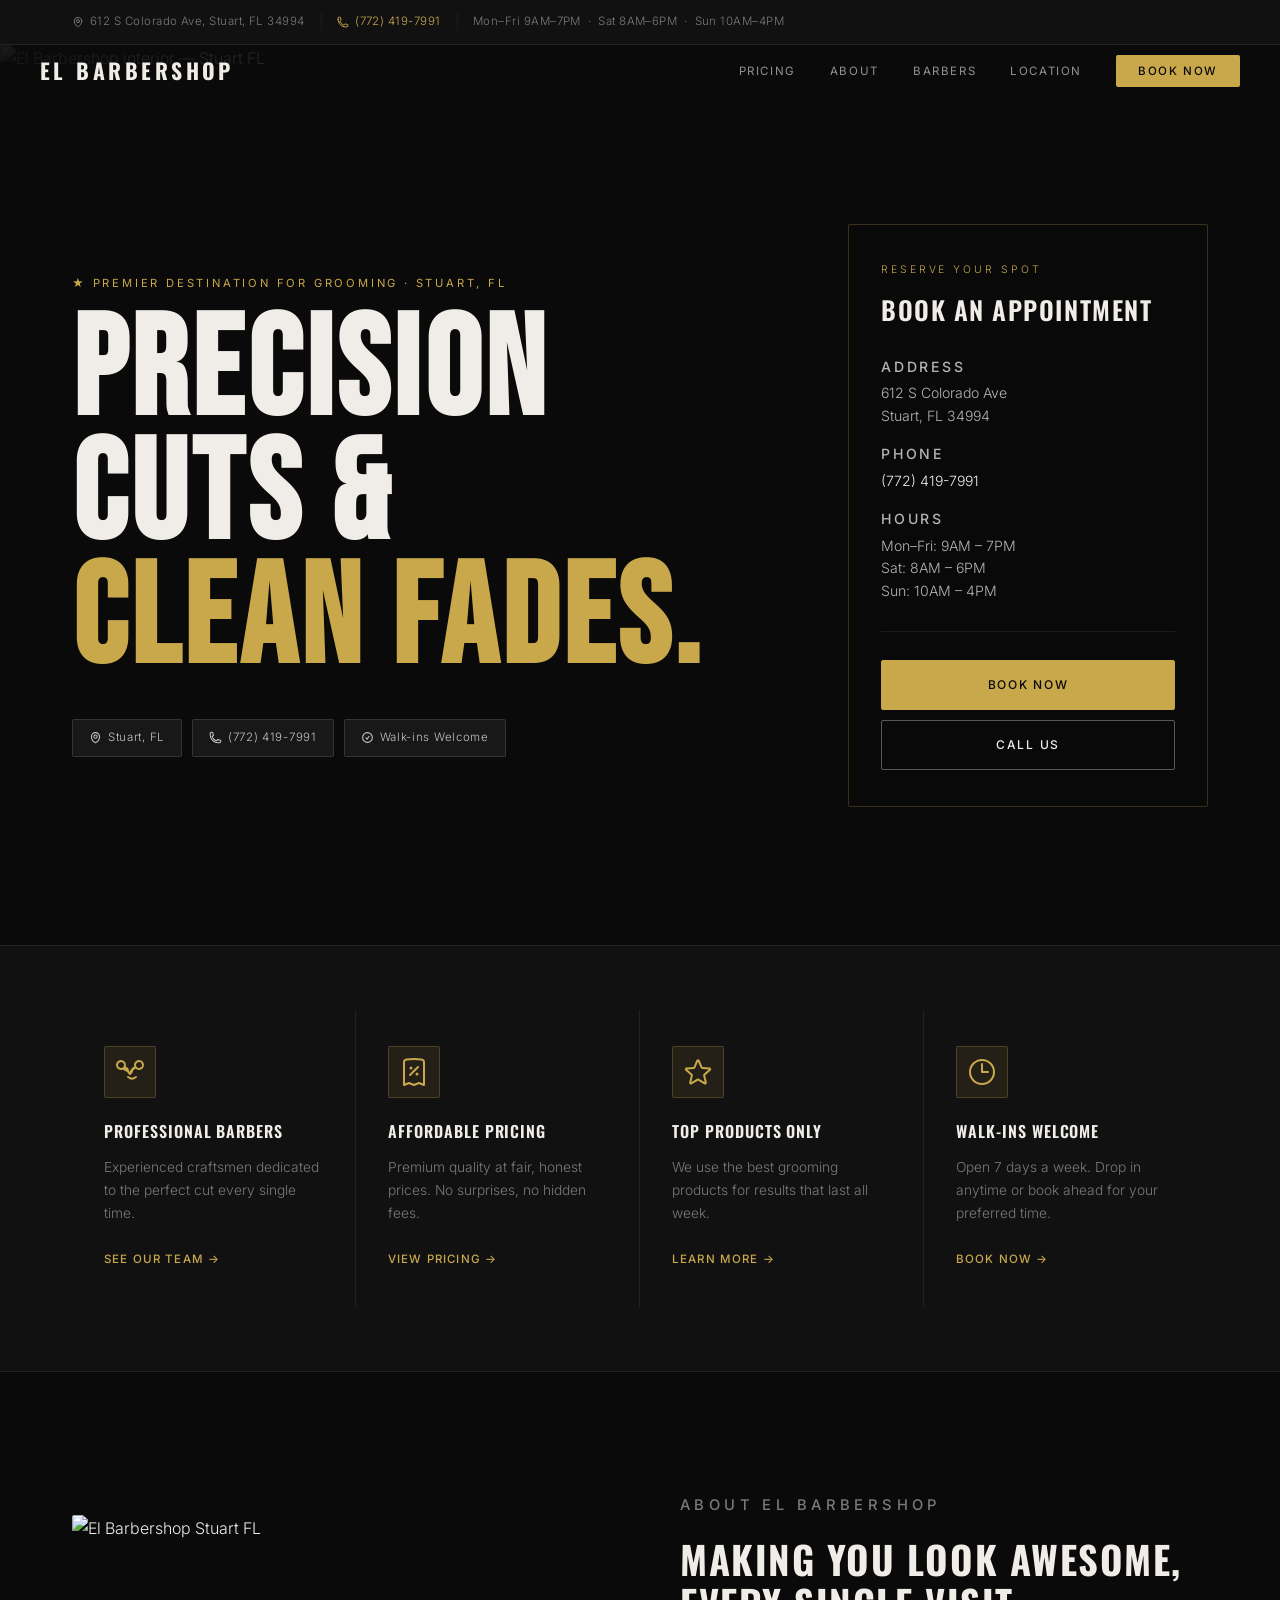
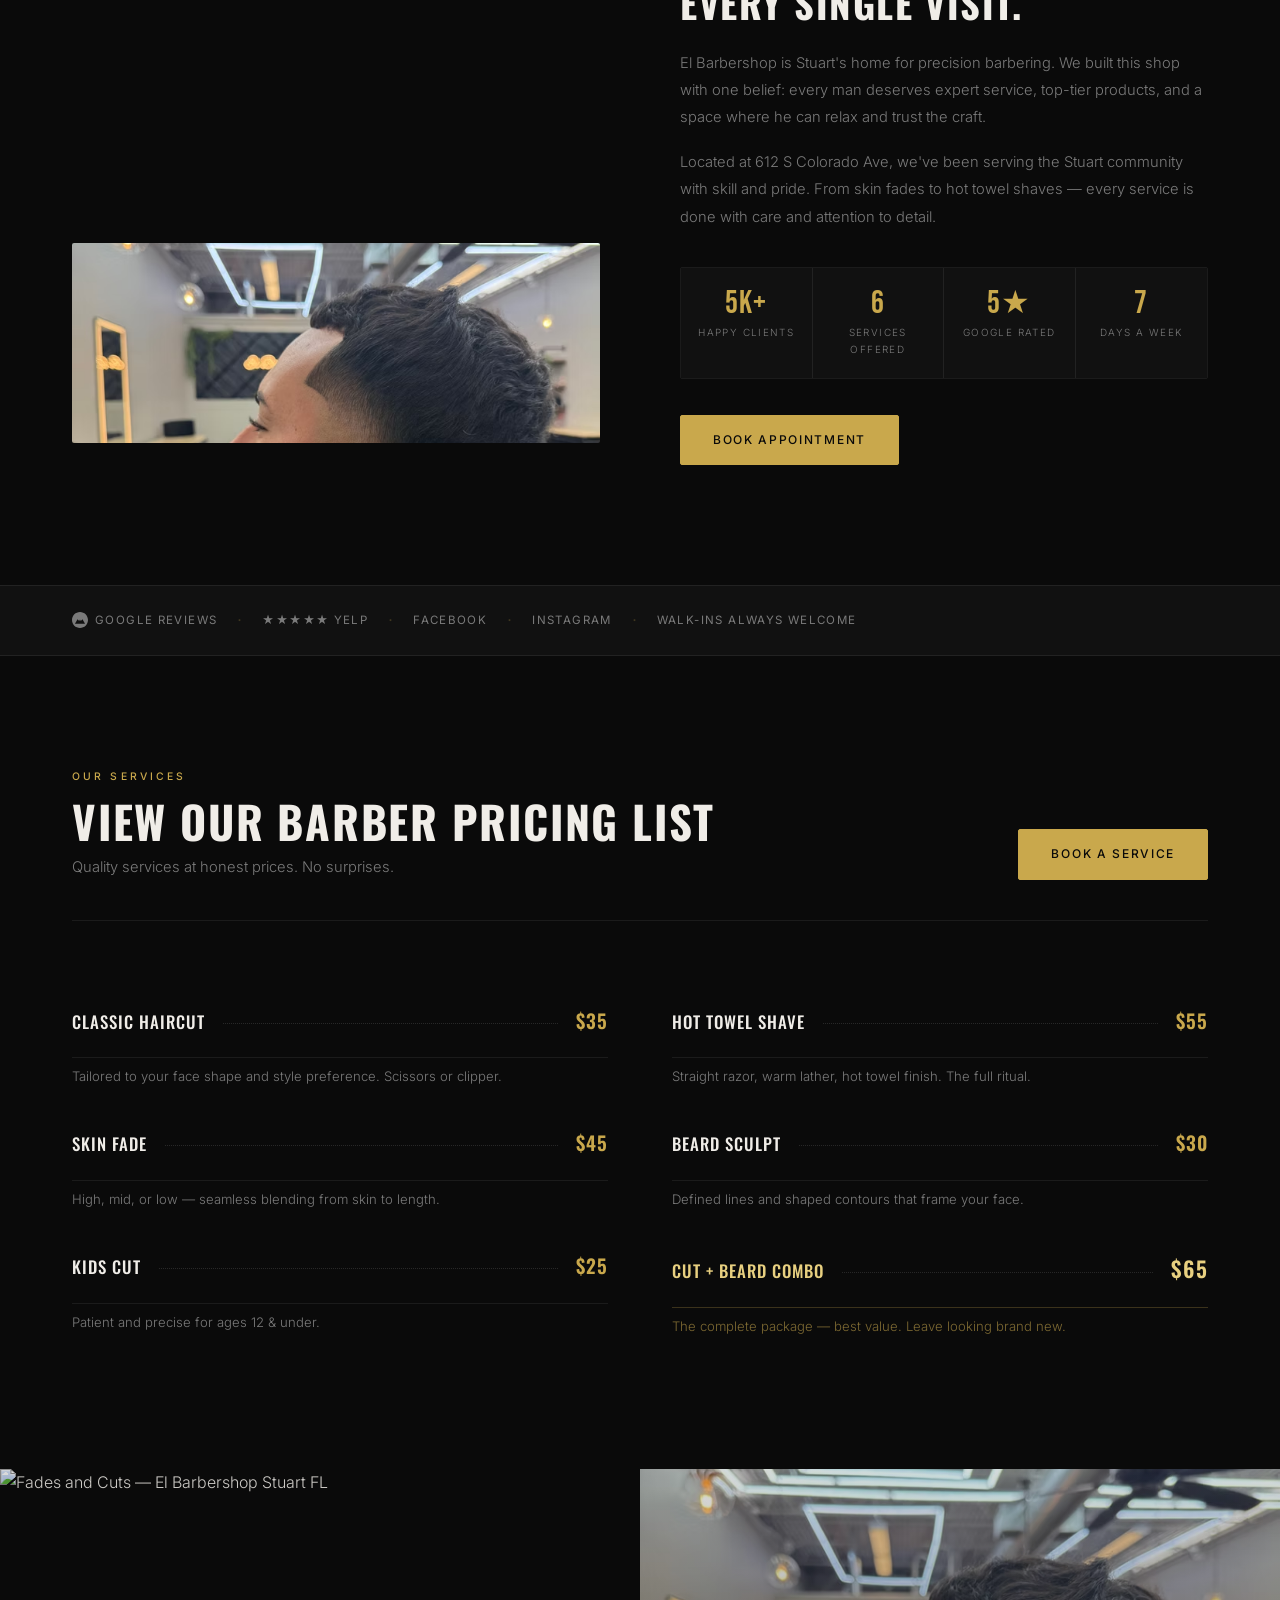
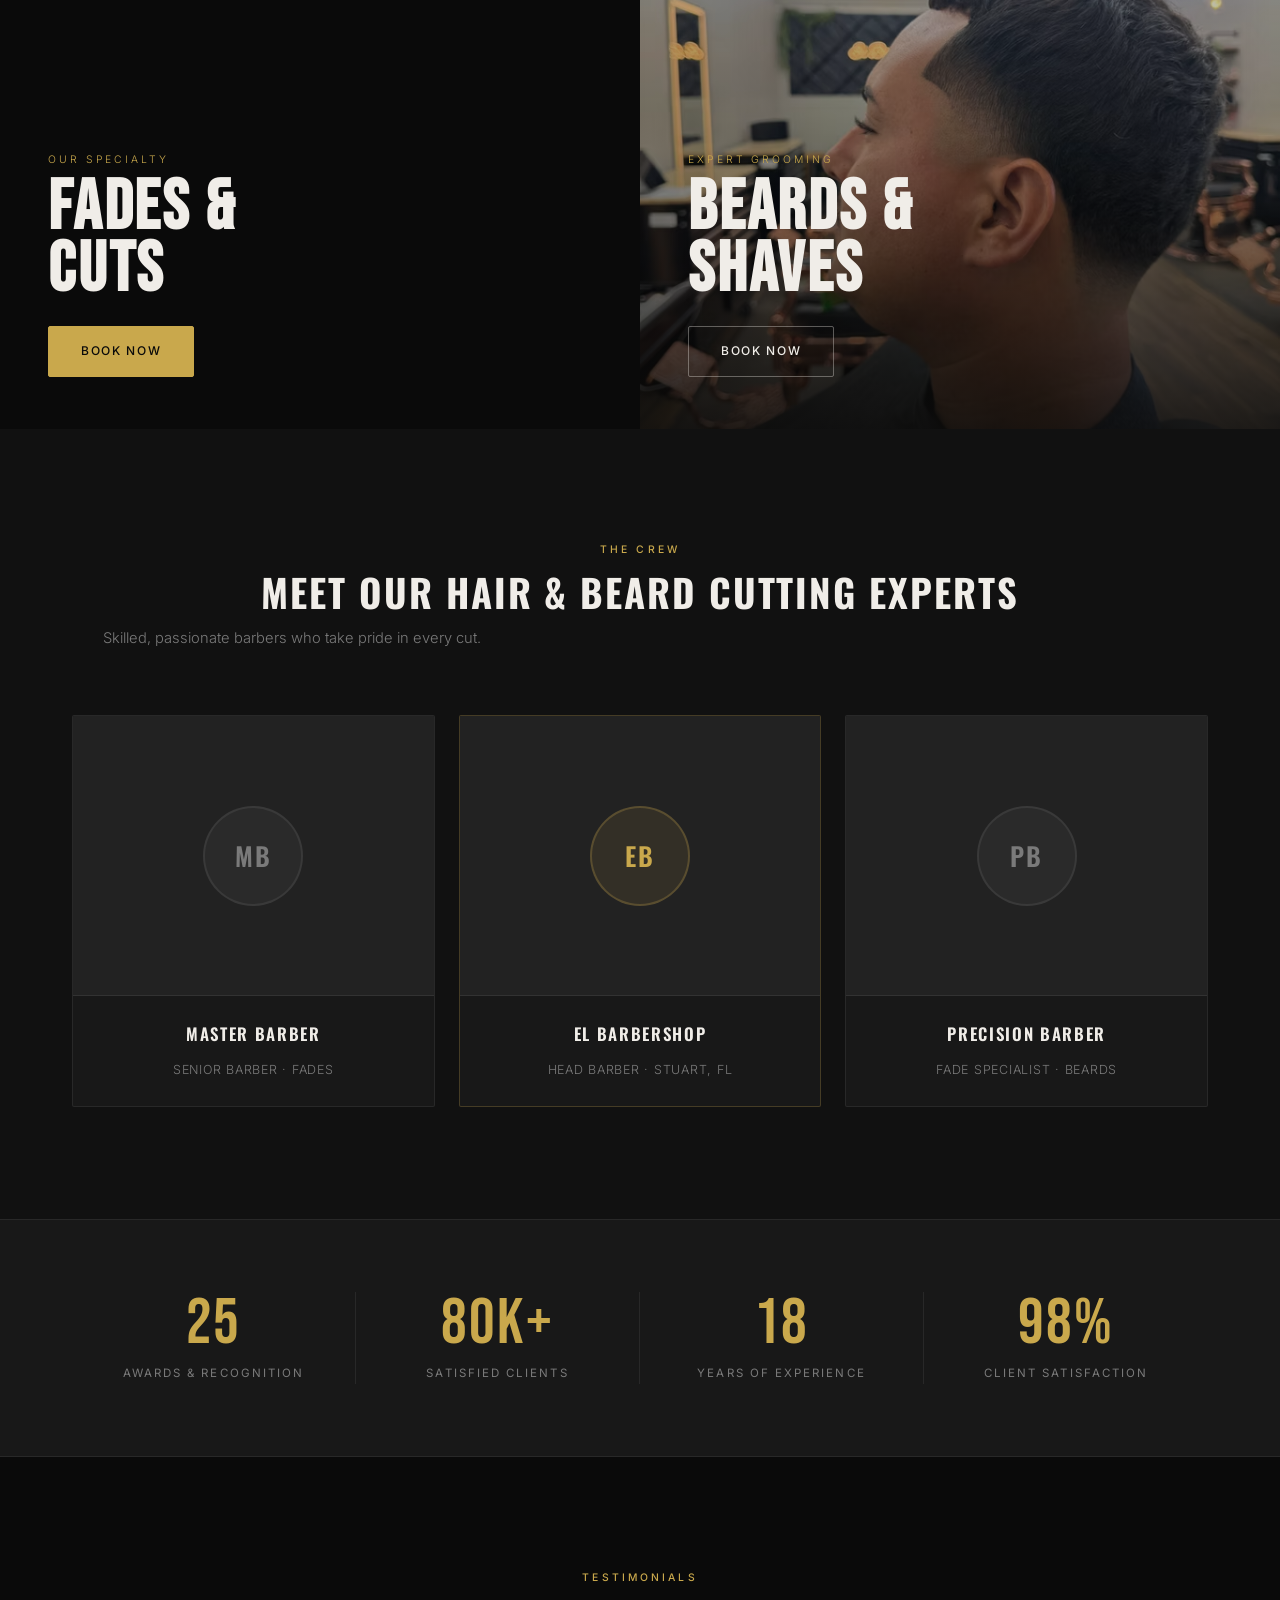
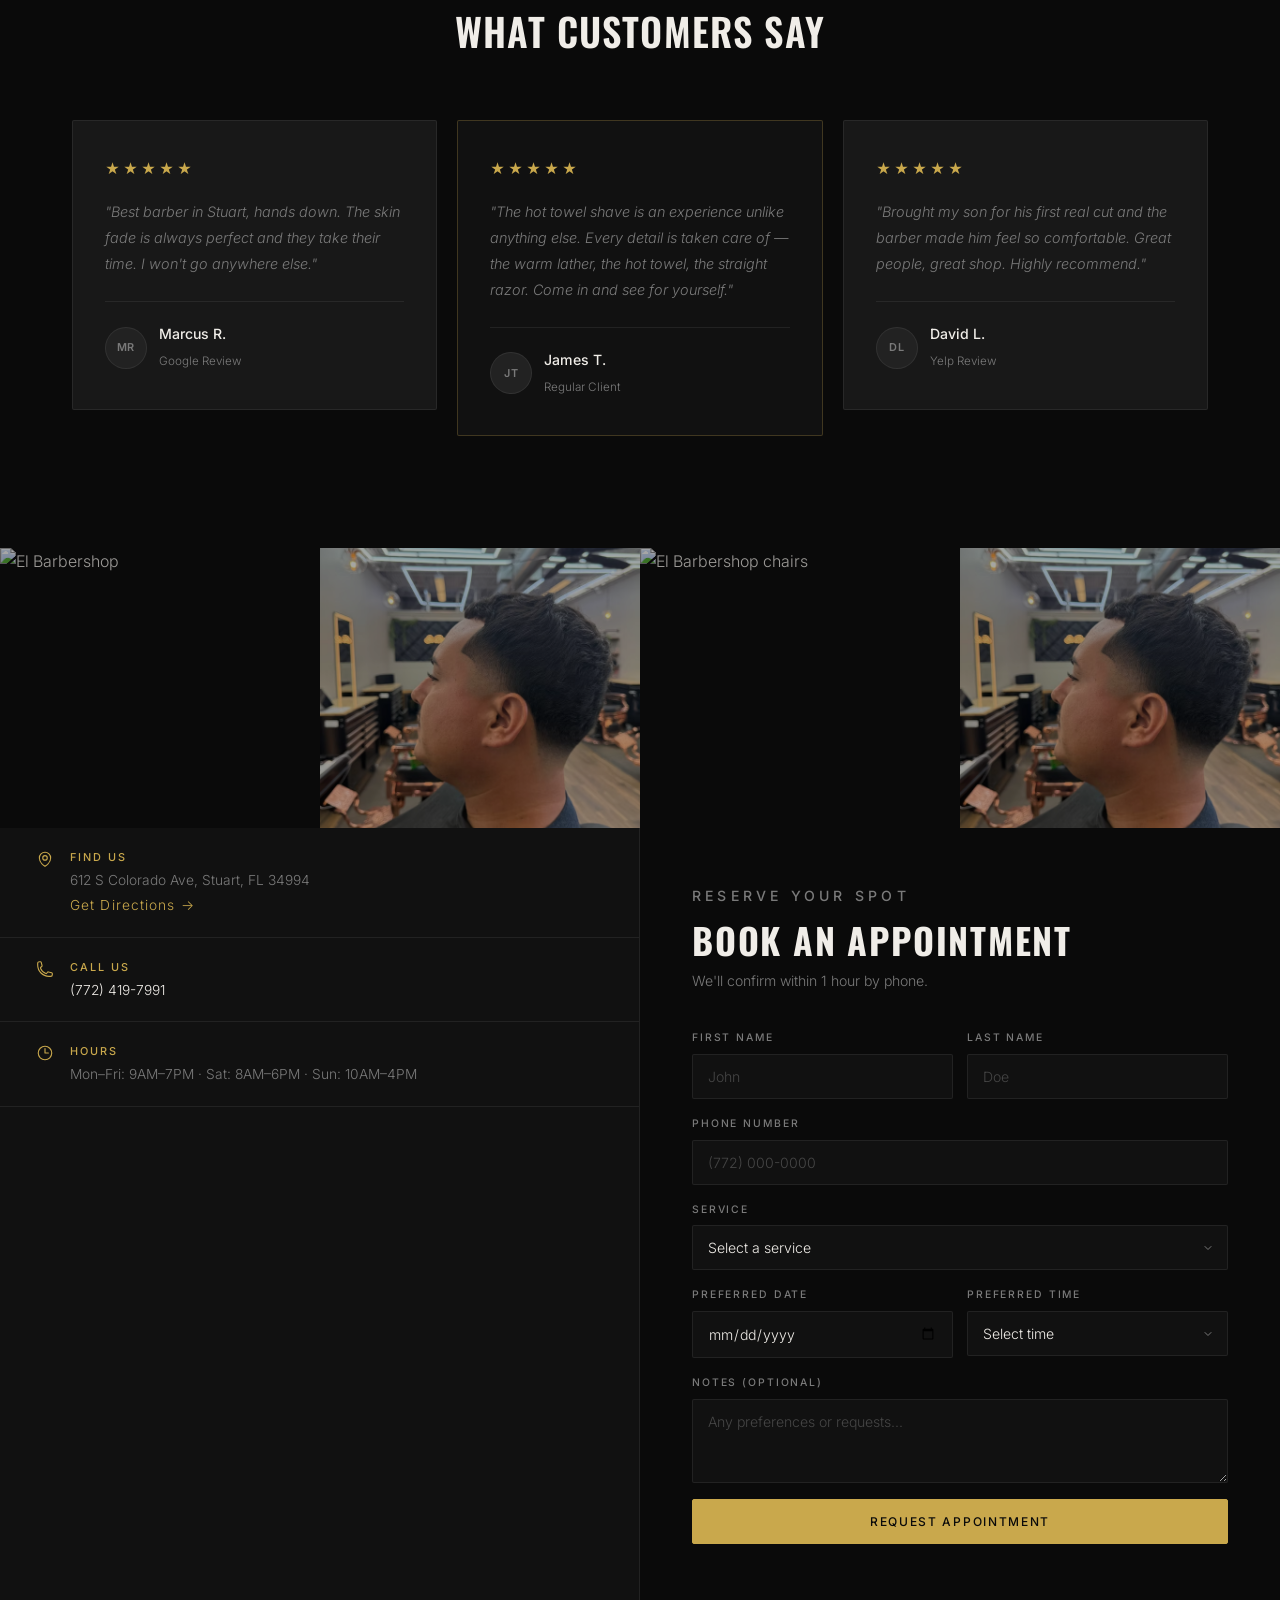
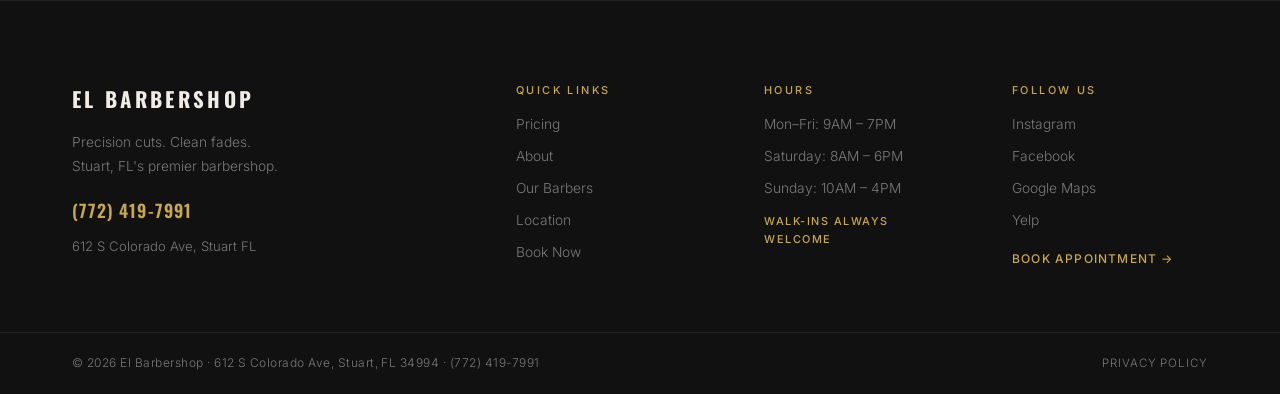
==== commit 43458976: "Full redesign matching bold dark barbershop reference - Topbar with address and phone - Hero: Bebas " ====
--- a/index.html
+++ b/index.html
@@ -3,23 +3,40 @@
 <head>
   <meta charset="UTF-8" />
   <meta name="viewport" content="width=device-width, initial-scale=1.0" />
-  <title>El Barber — Stuart, FL | Precision Cuts. Timeless Style.</title>
-  <meta name="description" content="El Barber in Stuart, FL. Precision cuts, hot towel shaves, and beard sculpting at 612 S Colorado Ave. Call (772) 419-7991." />
+  <title>El Barbershop — Stuart, FL | Precision Cuts & Clean Fades</title>
+  <meta name="description" content="El Barbershop in Stuart, FL. Expert cuts, fades, and beard trims at 612 S Colorado Ave. Call (772) 419-7991." />
   <link rel="stylesheet" href="style.css" />
   <link rel="preconnect" href="https://fonts.googleapis.com" />
   <link rel="preconnect" href="https://fonts.gstatic.com" crossorigin />
-  <link href="https://fonts.googleapis.com/css2?family=Cormorant+Garamond:ital,wght@0,300;0,400;0,500;0,600;1,300;1,400&family=Inter:wght@300;400;500;600&display=swap" rel="stylesheet" />
+  <link href="https://fonts.googleapis.com/css2?family=Bebas+Neue&family=Oswald:wght@300;400;500;600;700&family=Inter:wght@300;400;500;600&display=swap" rel="stylesheet" />
 </head>
 <body>
+
+  <!-- TOPBAR -->
+  <div class="topbar">
+    <div class="topbar-inner">
+      <span>
+        <svg width="12" height="12" fill="none" stroke="currentColor" stroke-width="2" viewBox="0 0 24 24"><path stroke-linecap="round" stroke-linejoin="round" d="M15 10.5a3 3 0 1 1-6 0 3 3 0 0 1 6 0z"/><path stroke-linecap="round" stroke-linejoin="round" d="M19.5 10.5c0 7.142-7.5 11.25-7.5 11.25S4.5 17.642 4.5 10.5a7.5 7.5 0 0 1 15 0z"/></svg>
+        612 S Colorado Ave, Stuart, FL 34994
+      </span>
+      <span class="tb-sep">|</span>
+      <a href="tel:7724197991">
+        <svg width="12" height="12" fill="none" stroke="currentColor" stroke-width="2" viewBox="0 0 24 24"><path stroke-linecap="round" stroke-linejoin="round" d="M2.25 6.75c0 8.284 6.716 15 15 15h2.25a2.25 2.25 0 0 0 2.25-2.25v-1.372c0-.516-.351-.966-.852-1.091l-4.423-1.106c-.44-.11-.902.055-1.173.417l-.97 1.293c-.282.376-.769.542-1.21.38a12.035 12.035 0 0 1-7.143-7.143c-.162-.441.004-.928.38-1.21l1.293-.97c.363-.271.527-.734.417-1.173L6.963 3.102a1.125 1.125 0 0 0-1.091-.852H4.5A2.25 2.25 0 0 0 2.25 4.5v2.25z"/></svg>
+        (772) 419-7991
+      </a>
+      <span class="tb-sep">|</span>
+      <span>Mon–Fri 9AM–7PM &nbsp;·&nbsp; Sat 8AM–6PM &nbsp;·&nbsp; Sun 10AM–4PM</span>
+    </div>
+  </div>
 
   <!-- NAV -->
   <nav id="navbar">
     <div class="nav-inner">
-      <a href="#" class="logo">EL BARBER</a>
+      <a href="#" class="logo">EL BARBERSHOP</a>
       <ul class="nav-links">
-        <li><a href="#services">Services</a></li>
+        <li><a href="#services">Pricing</a></li>
         <li><a href="#about">About</a></li>
-        <li><a href="#gallery">Gallery</a></li>
+        <li><a href="#team">Barbers</a></li>
         <li><a href="#location">Location</a></li>
         <li><a href="#booking" class="nav-cta">Book Now</a></li>
       </ul>
@@ -28,9 +45,9 @@
       </button>
     </div>
     <div class="mobile-menu" id="mobileMenu">
-      <a href="#services" class="mob-link">Services</a>
+      <a href="#services" class="mob-link">Pricing</a>
       <a href="#about" class="mob-link">About</a>
-      <a href="#gallery" class="mob-link">Gallery</a>
+      <a href="#team" class="mob-link">Barbers</a>
       <a href="#location" class="mob-link">Location</a>
       <a href="#booking" class="mob-link mob-cta">Book Now</a>
     </div>
@@ -38,308 +55,392 @@
 
   <!-- HERO -->
   <section id="hero">
-    <div class="hero-image-bg">
-      <img src="fb3168_a966ff4c4dc44070a528fb4ea6915350~mv2.avif" alt="El Barber shop interior" />
+    <div class="hero-bg">
+      <img src="hero.png" alt="El Barbershop interior — Stuart FL" />
       <div class="hero-overlay"></div>
     </div>
-    <div class="hero-content">
-      <p class="hero-eyebrow">Stuart, FL &nbsp;·&nbsp; 612 S Colorado Ave</p>
-      <h1 class="hero-title">Precision Cuts.<br /><em>Timeless Style.</em></h1>
-      <p class="hero-sub">Where every visit is a ritual. Step in, leave sharp.</p>
-      <div class="hero-actions">
-        <a href="#booking" class="btn btn-primary">Book an Appointment</a>
-        <a href="tel:7724197991" class="btn btn-ghost">
-          <svg width="16" height="16" fill="none" stroke="currentColor" stroke-width="1.5" viewBox="0 0 24 24"><path stroke-linecap="round" stroke-linejoin="round" d="M2.25 6.75c0 8.284 6.716 15 15 15h2.25a2.25 2.25 0 0 0 2.25-2.25v-1.372c0-.516-.351-.966-.852-1.091l-4.423-1.106c-.44-.11-.902.055-1.173.417l-.97 1.293c-.282.376-.769.542-1.21.38a12.035 12.035 0 0 1-7.143-7.143c-.162-.441.004-.928.38-1.21l1.293-.97c.363-.271.527-.734.417-1.173L6.963 3.102a1.125 1.125 0 0 0-1.091-.852H4.5A2.25 2.25 0 0 0 2.25 4.5v2.25z"/></svg>
-          (772) 419-7991
-        </a>
-      </div>
-    </div>
-    <div class="hero-scroll-hint">
-      <span>Scroll</span>
-      <div class="scroll-line"></div>
-    </div>
-  </section>
-
-  <!-- MARQUEE STRIP -->
-  <div class="marquee-strip">
-    <div class="marquee-track">
-      <span>Precision Cuts &nbsp;·&nbsp;</span>
-      <span>Hot Towel Shaves &nbsp;·&nbsp;</span>
-      <span>Beard Sculpting &nbsp;·&nbsp;</span>
-      <span>Fade Specialists &nbsp;·&nbsp;</span>
-      <span>Kids Cuts &nbsp;·&nbsp;</span>
-      <span>Stuart, FL &nbsp;·&nbsp;</span>
-      <span>Precision Cuts &nbsp;·&nbsp;</span>
-      <span>Hot Towel Shaves &nbsp;·&nbsp;</span>
-      <span>Beard Sculpting &nbsp;·&nbsp;</span>
-      <span>Fade Specialists &nbsp;·&nbsp;</span>
-      <span>Kids Cuts &nbsp;·&nbsp;</span>
-      <span>Stuart, FL &nbsp;·&nbsp;</span>
+    <div class="hero-inner">
+      <div class="hero-left">
+        <p class="hero-tag">★ Premier Destination for Grooming · Stuart, FL</p>
+        <h1 class="hero-title">
+          <span>PRECISION</span>
+          <span>CUTS &amp;</span>
+          <span class="accent">CLEAN FADES.</span>
+        </h1>
+        <div class="hero-pills">
+          <span class="pill">
+            <svg width="13" height="13" fill="none" stroke="currentColor" stroke-width="2" viewBox="0 0 24 24"><path stroke-linecap="round" stroke-linejoin="round" d="M15 10.5a3 3 0 1 1-6 0 3 3 0 0 1 6 0z"/><path stroke-linecap="round" stroke-linejoin="round" d="M19.5 10.5c0 7.142-7.5 11.25-7.5 11.25S4.5 17.642 4.5 10.5a7.5 7.5 0 0 1 15 0z"/></svg>
+            Stuart, FL
+          </span>
+          <span class="pill">
+            <svg width="13" height="13" fill="none" stroke="currentColor" stroke-width="2" viewBox="0 0 24 24"><path stroke-linecap="round" stroke-linejoin="round" d="M2.25 6.75c0 8.284 6.716 15 15 15h2.25a2.25 2.25 0 0 0 2.25-2.25v-1.372c0-.516-.351-.966-.852-1.091l-4.423-1.106c-.44-.11-.902.055-1.173.417l-.97 1.293c-.282.376-.769.542-1.21.38a12.035 12.035 0 0 1-7.143-7.143c-.162-.441.004-.928.38-1.21l1.293-.97c.363-.271.527-.734.417-1.173L6.963 3.102a1.125 1.125 0 0 0-1.091-.852H4.5A2.25 2.25 0 0 0 2.25 4.5v2.25z"/></svg>
+            (772) 419-7991
+          </span>
+          <span class="pill">
+            <svg width="13" height="13" fill="none" stroke="currentColor" stroke-width="2" viewBox="0 0 24 24"><path stroke-linecap="round" stroke-linejoin="round" d="M9 12.75 11.25 15 15 9.75M21 12a9 9 0 1 1-18 0 9 9 0 0 1 18 0Z"/></svg>
+            Walk-ins Welcome
+          </span>
+        </div>
+      </div>
+      <div class="hero-right">
+        <div class="hero-card">
+          <span class="card-tag">Reserve Your Spot</span>
+          <h3>Book an Appointment</h3>
+          <div class="card-info">
+            <div class="card-row">
+              <span class="card-label">Address</span>
+              <span>612 S Colorado Ave<br />Stuart, FL 34994</span>
+            </div>
+            <div class="card-row">
+              <span class="card-label">Phone</span>
+              <a href="tel:7724197991">(772) 419-7991</a>
+            </div>
+            <div class="card-row">
+              <span class="card-label">Hours</span>
+              <span>Mon–Fri: 9AM – 7PM<br />Sat: 8AM – 6PM<br />Sun: 10AM – 4PM</span>
+            </div>
+          </div>
+          <a href="#booking" class="btn btn-gold">Book Now</a>
+          <a href="tel:7724197991" class="btn btn-outline-w">Call Us</a>
+        </div>
+      </div>
+    </div>
+  </section>
+
+  <!-- FEATURES STRIP -->
+  <section class="features">
+    <div class="container features-grid">
+      <div class="feat" data-reveal>
+        <div class="feat-icon">
+          <svg width="32" height="32" fill="none" stroke="currentColor" stroke-width="1.5" viewBox="0 0 24 24"><path stroke-linecap="round" stroke-linejoin="round" d="m7.848 8.25 1.536.887M7.848 8.25a3 3 0 1 1-5.196-3 3 3 0 0 1 5.196 3zm1.536.887a2.165 2.165 0 0 1 1.083 1.839c.005.351.102.695.27 1.002L12 13.5l.165-.325c.168-.307.265-.651.27-1.002a2.165 2.165 0 0 1 1.083-1.839l1.536-.887m-8.206 0 3.29 1.9M16.152 8.25l-1.536.887m1.536-.887a3 3 0 1 1 5.196-3 3 3 0 0 1-5.196 3zm-1.536.887a2.165 2.165 0 0 0-1.083 1.839c-.005.351-.102.695-.27 1.002L12 13.5m4.5 2.25-1.5.866a3 3 0 0 1-3 0L10.5 15.75"/></svg>
+        </div>
+        <h4>Professional Barbers</h4>
+        <p>Experienced craftsmen dedicated to the perfect cut every single time.</p>
+        <a href="#team" class="feat-link">See Our Team →</a>
+      </div>
+      <div class="feat" data-reveal>
+        <div class="feat-icon">
+          <svg width="32" height="32" fill="none" stroke="currentColor" stroke-width="1.5" viewBox="0 0 24 24"><path stroke-linecap="round" stroke-linejoin="round" d="M9 14.25l6-6m4.5-3.493V21.75l-3.75-1.5-3.75 1.5-3.75-1.5-3.75 1.5V4.757c0-1.108.806-2.057 1.907-2.185a48.507 48.507 0 0 1 11.186 0c1.1.128 1.907 1.077 1.907 2.185zM9.75 9h.008v.008H9.75V9zm.375 0a.375.375 0 1 1-.75 0 .375.375 0 0 1 .75 0zm4.125 4.5h.008v.008h-.008V13.5zm.375 0a.375.375 0 1 1-.75 0 .375.375 0 0 1 .75 0z"/></svg>
+        </div>
+        <h4>Affordable Pricing</h4>
+        <p>Premium quality at fair, honest prices. No surprises, no hidden fees.</p>
+        <a href="#services" class="feat-link">View Pricing →</a>
+      </div>
+      <div class="feat" data-reveal>
+        <div class="feat-icon">
+          <svg width="32" height="32" fill="none" stroke="currentColor" stroke-width="1.5" viewBox="0 0 24 24"><path stroke-linecap="round" stroke-linejoin="round" d="11.48 3.499a.562.562 0 0 1 1.04 0l2.125 5.111a.563.563 0 0 0 .475.345l5.518.442c.499.04.701.663.321.988l-4.204 3.602a.563.563 0 0 0-.182.557l1.285 5.385a.562.562 0 0 1-.84.61l-4.725-2.885a.562.562 0 0 0-.586 0L6.982 20.54a.562.562 0 0 1-.84-.61l1.285-5.386a.562.562 0 0 0-.182-.557l-4.204-3.602a.562.562 0 0 1 .321-.988l5.518-.442a.563.563 0 0 0 .475-.345L11.48 3.5Z"/><path stroke-linecap="round" stroke-linejoin="round" d="M11.48 3.499a.562.562 0 0 1 1.04 0l2.125 5.111a.563.563 0 0 0 .475.345l5.518.442c.499.04.701.663.321.988l-4.204 3.602a.563.563 0 0 0-.182.557l1.285 5.385a.562.562 0 0 1-.84.61l-4.725-2.885a.562.562 0 0 0-.586 0L6.982 20.54a.562.562 0 0 1-.84-.61l1.285-5.386a.562.562 0 0 0-.182-.557l-4.204-3.602a.562.562 0 0 1 .321-.988l5.518-.442a.563.563 0 0 0 .475-.345L11.48 3.5Z"/></svg>
+        </div>
+        <h4>Top Products Only</h4>
+        <p>We use the best grooming products for results that last all week.</p>
+        <a href="#about" class="feat-link">Learn More →</a>
+      </div>
+      <div class="feat" data-reveal>
+        <div class="feat-icon">
+          <svg width="32" height="32" fill="none" stroke="currentColor" stroke-width="1.5" viewBox="0 0 24 24"><path stroke-linecap="round" stroke-linejoin="round" d="M12 6v6h4.5m4.5 0a9 9 0 1 1-18 0 9 9 0 0 1 18 0z"/></svg>
+        </div>
+        <h4>Walk-ins Welcome</h4>
+        <p>Open 7 days a week. Drop in anytime or book ahead for your preferred time.</p>
+        <a href="#booking" class="feat-link">Book Now →</a>
+      </div>
+    </div>
+  </section>
+
+  <!-- ABOUT -->
+  <section id="about" class="about">
+    <div class="container about-inner">
+      <div class="about-photos" data-reveal>
+        <img src="hero.png" alt="El Barbershop Stuart FL" class="about-img-main" />
+        <img src="fb3168_a966ff4c4dc44070a528fb4ea6915350~mv2.avif" alt="El Barbershop interior" class="about-img-sub" />
+      </div>
+      <div class="about-content" data-reveal>
+        <p class="label">About El Barbershop</p>
+        <h2>Making You Look Awesome,<br />Every Single Visit.</h2>
+        <p>El Barbershop is Stuart's home for precision barbering. We built this shop with one belief: every man deserves expert service, top-tier products, and a space where he can relax and trust the craft.</p>
+        <p>Located at 612 S Colorado Ave, we've been serving the Stuart community with skill and pride. From skin fades to hot towel shaves — every service is done with care and attention to detail.</p>
+        <div class="about-stats">
+          <div class="astat">
+            <span class="astat-num">5K+</span>
+            <span class="astat-label">Happy Clients</span>
+          </div>
+          <div class="astat">
+            <span class="astat-num">6</span>
+            <span class="astat-label">Services Offered</span>
+          </div>
+          <div class="astat">
+            <span class="astat-num">5★</span>
+            <span class="astat-label">Google Rated</span>
+          </div>
+          <div class="astat">
+            <span class="astat-num">7</span>
+            <span class="astat-label">Days a Week</span>
+          </div>
+        </div>
+        <a href="#booking" class="btn btn-gold">Book Appointment</a>
+      </div>
+    </div>
+  </section>
+
+  <!-- TRUST STRIP -->
+  <div class="trust-strip">
+    <div class="container trust-inner">
+      <span class="trust-item">
+        <svg width="16" height="16" viewBox="0 0 24 24" fill="currentColor"><path d="M12 0C5.383 0 0 5.383 0 12s5.383 12 12 12 12-5.383 12-12S18.617 0 12 0zm7.564 17.66H4.436l3.86-6.686 2.46 2.46L12 11.194l1.244 2.24 2.46-2.46 3.86 6.686z"/></svg>
+        Google Reviews
+      </span>
+      <span class="trust-sep">·</span>
+      <span class="trust-item">★★★★★ Yelp</span>
+      <span class="trust-sep">·</span>
+      <span class="trust-item">Facebook</span>
+      <span class="trust-sep">·</span>
+      <span class="trust-item">Instagram</span>
+      <span class="trust-sep">·</span>
+      <span class="trust-item">Walk-ins Always Welcome</span>
     </div>
   </div>
 
-  <!-- SERVICES -->
-  <section id="services" class="section-pad">
+  <!-- PRICING -->
+  <section id="services" class="pricing-section">
     <div class="container">
-      <div class="section-header">
-        <p class="label">What We Offer</p>
-        <h2>Our Services</h2>
-        <p class="section-desc">Every service is carried out with care, craft, and attention to detail.</p>
-      </div>
-      <div class="services-grid">
-        <div class="service-card" data-reveal>
-          <div class="service-icon">
-            <svg width="28" height="28" fill="none" stroke="currentColor" stroke-width="1.2" viewBox="0 0 24 24"><path stroke-linecap="round" stroke-linejoin="round" d="M9.813 15.904 9 18.75l-.813-2.846a4.5 4.5 0 0 0-3.09-3.09L2.25 12l2.846-.813a4.5 4.5 0 0 0 3.09-3.09L9 5.25l.813 2.846a4.5 4.5 0 0 0 3.09 3.09L15.75 12l-2.846.813a4.5 4.5 0 0 0-3.09 3.09Z"/></svg>
-          </div>
-          <div class="service-number">01</div>
-          <h3>Classic Haircut</h3>
-          <p>A timeless cut tailored to your face shape, lifestyle, and style preference. Scissors or clipper — your call.</p>
-          <div class="service-footer">
-            <span class="price">$35</span>
-            <span class="duration">45 min</span>
-          </div>
-        </div>
-        <div class="service-card" data-reveal>
-          <div class="service-icon">
-            <svg width="28" height="28" fill="none" stroke="currentColor" stroke-width="1.2" viewBox="0 0 24 24"><path stroke-linecap="round" stroke-linejoin="round" d="M3.75 13.5l10.5-11.25L12 10.5h8.25L9.75 21.75 12 13.5H3.75z"/></svg>
-          </div>
-          <div class="service-number">02</div>
-          <h3>Skin Fade</h3>
-          <p>Seamless blending from skin to length. Clean, sharp, and effortlessly modern. High, mid, or low — we do it all.</p>
-          <div class="service-footer">
-            <span class="price">$45</span>
-            <span class="duration">50 min</span>
-          </div>
-        </div>
-        <div class="service-card" data-reveal>
-          <div class="service-icon">
-            <svg width="28" height="28" fill="none" stroke="currentColor" stroke-width="1.2" viewBox="0 0 24 24"><path stroke-linecap="round" stroke-linejoin="round" d="M12 3v2.25m6.364.386-1.591 1.591M21 12h-2.25m-.386 6.364-1.591-1.591M12 18.75V21m-4.773-4.227-1.591 1.591M5.25 12H3m4.227-4.773L5.636 5.636M15.75 12a3.75 3.75 0 1 1-7.5 0 3.75 3.75 0 0 1 7.5 0Z"/></svg>
-          </div>
-          <div class="service-number">03</div>
-          <h3>Hot Towel Shave</h3>
-          <p>The full ritual — pre-shave oil, warm lather, straight razor, and hot towel finish. A barbershop classic.</p>
-          <div class="service-footer">
-            <span class="price">$55</span>
-            <span class="duration">60 min</span>
-          </div>
-        </div>
-        <div class="service-card" data-reveal>
-          <div class="service-icon">
-            <svg width="28" height="28" fill="none" stroke="currentColor" stroke-width="1.2" viewBox="0 0 24 24"><path stroke-linecap="round" stroke-linejoin="round" d="M15.182 15.182a4.5 4.5 0 0 1-6.364 0M21 12a9 9 0 1 1-18 0 9 9 0 0 1 18 0ZM9.75 9.75c0 .414-.168.75-.375.75S9 10.164 9 9.75 9.168 9 9.375 9s.375.336.375.75Zm-.375 0h.008v.015h-.008V9.75Zm5.625 0c0 .414-.168.75-.375.75s-.375-.336-.375-.75.168-.75.375-.75.375.336.375.75Zm-.375 0h.008v.015h-.008V9.75Z"/></svg>
-          </div>
-          <div class="service-number">04</div>
-          <h3>Beard Sculpt</h3>
-          <p>Defined lines, shaped contours, and a finish that frames your face perfectly. Maintenance or full reshape.</p>
-          <div class="service-footer">
-            <span class="price">$30</span>
-            <span class="duration">35 min</span>
-          </div>
-        </div>
-        <div class="service-card highlight-card" data-reveal>
-          <div class="service-icon">
-            <svg width="28" height="28" fill="none" stroke="currentColor" stroke-width="1.2" viewBox="0 0 24 24"><path stroke-linecap="round" stroke-linejoin="round" d="M11.48 3.499a.562.562 0 0 1 1.04 0l2.125 5.111a.563.563 0 0 0 .475.345l5.518.442c.499.04.701.663.321.988l-4.204 3.602a.563.563 0 0 0-.182.557l1.285 5.385a.562.562 0 0 1-.84.61l-4.725-2.885a.562.562 0 0 0-.586 0L6.982 20.54a.562.562 0 0 1-.84-.61l1.285-5.386a.562.562 0 0 0-.182-.557l-4.204-3.602a.562.562 0 0 1 .321-.988l5.518-.442a.563.563 0 0 0 .475-.345L11.48 3.5Z"/></svg>
-          </div>
-          <div class="service-number">05</div>
-          <h3>Cut + Beard Combo</h3>
-          <p>The complete package. Haircut plus full beard sculpt. Leave looking and feeling like a new man.</p>
-          <div class="service-footer">
-            <span class="price">$65</span>
-            <span class="duration">75 min</span>
-          </div>
-        </div>
-        <div class="service-card" data-reveal>
-          <div class="service-icon">
-            <svg width="28" height="28" fill="none" stroke="currentColor" stroke-width="1.2" viewBox="0 0 24 24"><path stroke-linecap="round" stroke-linejoin="round" d="M15.75 6a3.75 3.75 0 1 1-7.5 0 3.75 3.75 0 0 1 7.5 0ZM4.501 20.118a7.5 7.5 0 0 1 14.998 0A17.933 17.933 0 0 1 12 21.75c-2.676 0-5.216-.584-7.499-1.632Z"/></svg>
-          </div>
-          <div class="service-number">06</div>
-          <h3>Kids Cut</h3>
-          <p>Patient, fun, and precise. Great cuts for the little ones every time. Age 12 and under.</p>
-          <div class="service-footer">
-            <span class="price">$25</span>
-            <span class="duration">30 min</span>
-          </div>
-        </div>
-      </div>
-    </div>
-  </section>
-
-  <!-- ABOUT -->
-  <section id="about" class="section-pad about-section">
-    <div class="container about-grid">
-      <div class="about-visual" data-reveal>
-        <div class="about-img-wrap">
-          <img
-            src="fb3168_a966ff4c4dc44070a528fb4ea6915350~mv2.avif"
-            alt="El Barber shop in Stuart, FL"
-            class="about-img"
-          />
-          <div class="about-badge">
-            <span class="badge-number">Stuart</span>
-            <span class="badge-text">FL</span>
-          </div>
-        </div>
-      </div>
-      <div class="about-content" data-reveal>
-        <p class="label">The Story</p>
-        <h2>More Than a Haircut.<br />It's an Experience.</h2>
-        <p>El Barber is Stuart's home for precision barbering. We built this shop around a simple belief: every man deserves a space where he's treated with respect, skill, and a bit of style.</p>
-        <p>We're not just cutting hair — we're building confidence, one visit at a time. Our barbers bring years of experience, a passion for the craft, and an eye for what makes each client unique. No rush. No shortcuts. Just great work done right.</p>
-        <p>Come see us at <strong>612 S Colorado Ave, Stuart, FL 34994</strong> — walk-ins always welcome.</p>
-        <div class="about-stats">
-          <div class="stat">
-            <span class="stat-num">5,000+</span>
-            <span class="stat-label">Happy Clients</span>
-          </div>
-          <div class="stat">
-            <span class="stat-num">Stuart</span>
-            <span class="stat-label">Florida</span>
-          </div>
-          <div class="stat">
-            <span class="stat-num">6</span>
-            <span class="stat-label">Services</span>
-          </div>
-        </div>
-        <div class="about-actions">
-          <a href="#booking" class="btn btn-primary">Book Now</a>
-          <a href="tel:7724197991" class="btn btn-ghost">
-            <svg width="15" height="15" fill="none" stroke="currentColor" stroke-width="1.5" viewBox="0 0 24 24"><path stroke-linecap="round" stroke-linejoin="round" d="M2.25 6.75c0 8.284 6.716 15 15 15h2.25a2.25 2.25 0 0 0 2.25-2.25v-1.372c0-.516-.351-.966-.852-1.091l-4.423-1.106c-.44-.11-.902.055-1.173.417l-.97 1.293c-.282.376-.769.542-1.21.38a12.035 12.035 0 0 1-7.143-7.143c-.162-.441.004-.928.38-1.21l1.293-.97c.363-.271.527-.734.417-1.173L6.963 3.102a1.125 1.125 0 0 0-1.091-.852H4.5A2.25 2.25 0 0 0 2.25 4.5v2.25z"/></svg>
-            Call Us
-          </a>
-        </div>
-      </div>
-    </div>
-  </section>
-
-  <!-- GALLERY -->
-  <section id="gallery" class="section-pad gallery-section">
+      <div class="pricing-header">
+        <div>
+          <p class="label">Our Services</p>
+          <h2>View Our Barber Pricing List</h2>
+          <p class="section-desc">Quality services at honest prices. No surprises.</p>
+        </div>
+        <a href="#booking" class="btn btn-gold">Book a Service</a>
+      </div>
+      <div class="pricing-grid">
+        <div class="pricing-col">
+          <div class="price-item">
+            <span class="pi-name">Classic Haircut</span>
+            <span class="pi-dots"></span>
+            <span class="pi-price">$35</span>
+          </div>
+          <p class="pi-desc">Tailored to your face shape and style preference. Scissors or clipper.</p>
+          <div class="price-item">
+            <span class="pi-name">Skin Fade</span>
+            <span class="pi-dots"></span>
+            <span class="pi-price">$45</span>
+          </div>
+          <p class="pi-desc">High, mid, or low — seamless blending from skin to length.</p>
+          <div class="price-item">
+            <span class="pi-name">Kids Cut</span>
+            <span class="pi-dots"></span>
+            <span class="pi-price">$25</span>
+          </div>
+          <p class="pi-desc">Patient and precise for ages 12 &amp; under.</p>
+        </div>
+        <div class="pricing-col">
+          <div class="price-item">
+            <span class="pi-name">Hot Towel Shave</span>
+            <span class="pi-dots"></span>
+            <span class="pi-price">$55</span>
+          </div>
+          <p class="pi-desc">Straight razor, warm lather, hot towel finish. The full ritual.</p>
+          <div class="price-item">
+            <span class="pi-name">Beard Sculpt</span>
+            <span class="pi-dots"></span>
+            <span class="pi-price">$30</span>
+          </div>
+          <p class="pi-desc">Defined lines and shaped contours that frame your face.</p>
+          <div class="price-item highlight-price">
+            <span class="pi-name">Cut + Beard Combo</span>
+            <span class="pi-dots"></span>
+            <span class="pi-price">$65</span>
+          </div>
+          <p class="pi-desc accent-desc">The complete package — best value. Leave looking brand new.</p>
+        </div>
+      </div>
+    </div>
+  </section>
+
+  <!-- CATEGORY BLOCKS -->
+  <div class="cat-blocks">
+    <div class="cat-block" data-reveal>
+      <img src="hero.png" alt="Fades and Cuts — El Barbershop Stuart FL" />
+      <div class="cat-overlay">
+        <div class="cat-content">
+          <p class="cat-tag">Our Specialty</p>
+          <h2>FADES &amp;<br />CUTS</h2>
+          <a href="#booking" class="btn btn-gold">Book Now</a>
+        </div>
+      </div>
+    </div>
+    <div class="cat-block" data-reveal>
+      <img src="fb3168_a966ff4c4dc44070a528fb4ea6915350~mv2.avif" alt="Beard Trims and Shaves — El Barbershop Stuart FL" />
+      <div class="cat-overlay">
+        <div class="cat-content">
+          <p class="cat-tag">Expert Grooming</p>
+          <h2>BEARDS &amp;<br />SHAVES</h2>
+          <a href="#booking" class="btn btn-outline-w">Book Now</a>
+        </div>
+      </div>
+    </div>
+  </div>
+
+  <!-- TEAM -->
+  <section id="team" class="team-section">
     <div class="container">
-      <div class="section-header">
-        <p class="label">The Shop</p>
-        <h2>Welcome to El Barber</h2>
-        <p class="section-desc">612 S Colorado Ave, Stuart, FL — a space built for the craft.</p>
-      </div>
-      <div class="gallery-grid">
-        <div class="gallery-item g-tall" data-reveal>
-          <img src="fb3168_a966ff4c4dc44070a528fb4ea6915350~mv2.avif" alt="El Barber shop" class="gallery-img" style="object-position: center top;" />
-          <div class="gallery-label"><span>The Shop</span></div>
-        </div>
-        <div class="gallery-item" data-reveal>
-          <img src="fb3168_a966ff4c4dc44070a528fb4ea6915350~mv2.avif" alt="El Barber interior" class="gallery-img" style="object-position: 30% center;" />
-          <div class="gallery-label"><span>Interior</span></div>
-        </div>
-        <div class="gallery-item" data-reveal>
-          <img src="fb3168_a966ff4c4dc44070a528fb4ea6915350~mv2.avif" alt="El Barber station" class="gallery-img" style="object-position: 70% center;" />
-          <div class="gallery-label"><span>Our Station</span></div>
-        </div>
-        <div class="gallery-item g-wide" data-reveal>
-          <img src="fb3168_a966ff4c4dc44070a528fb4ea6915350~mv2.avif" alt="El Barber atmosphere" class="gallery-img" style="object-position: center 60%;" />
-          <div class="gallery-label"><span>The Atmosphere</span></div>
-        </div>
-        <div class="gallery-item" data-reveal>
-          <div class="gallery-cta-cell">
-            <p class="label">Ready?</p>
-            <h3>Book Your<br />Next Cut</h3>
-            <a href="#booking" class="btn btn-primary">Book Now</a>
-          </div>
-        </div>
-      </div>
-    </div>
-  </section>
-
-  <!-- LOCATION -->
-  <section id="location" class="section-pad location-section">
+      <div class="team-header">
+        <p class="label">The Crew</p>
+        <h2>Meet Our Hair &amp; Beard Cutting Experts</h2>
+        <p class="section-desc">Skilled, passionate barbers who take pride in every cut.</p>
+      </div>
+      <div class="team-grid">
+        <div class="team-card" data-reveal>
+          <div class="team-photo">
+            <div class="team-avatar">MB</div>
+          </div>
+          <div class="team-info">
+            <h4>Master Barber</h4>
+            <span>Senior Barber · Fades</span>
+          </div>
+        </div>
+        <div class="team-card featured-card" data-reveal>
+          <div class="team-photo">
+            <div class="team-avatar gold-av">EB</div>
+          </div>
+          <div class="team-info">
+            <h4>El Barbershop</h4>
+            <span>Head Barber · Stuart, FL</span>
+          </div>
+        </div>
+        <div class="team-card" data-reveal>
+          <div class="team-photo">
+            <div class="team-avatar">PB</div>
+          </div>
+          <div class="team-info">
+            <h4>Precision Barber</h4>
+            <span>Fade Specialist · Beards</span>
+          </div>
+        </div>
+      </div>
+    </div>
+  </section>
+
+  <!-- STATS STRIP -->
+  <div class="stats-strip">
+    <div class="container stats-grid">
+      <div class="stat-item">
+        <span class="stat-big">25</span>
+        <span class="stat-text">Awards &amp; Recognition</span>
+      </div>
+      <div class="stat-item">
+        <span class="stat-big">80K+</span>
+        <span class="stat-text">Satisfied Clients</span>
+      </div>
+      <div class="stat-item">
+        <span class="stat-big">18</span>
+        <span class="stat-text">Years of Experience</span>
+      </div>
+      <div class="stat-item">
+        <span class="stat-big">98%</span>
+        <span class="stat-text">Client Satisfaction</span>
+      </div>
+    </div>
+  </div>
+
+  <!-- TESTIMONIALS -->
+  <section id="testimonials" class="testi-section">
     <div class="container">
-      <div class="section-header">
-        <p class="label">Find Us</p>
-        <h2>We're in Stuart, FL</h2>
-        <p class="section-desc">Easy to find, easy to park. Come see us.</p>
-      </div>
-      <div class="location-grid">
-        <div class="location-map" data-reveal>
-          <iframe
-            title="El Barber location"
-            src="https://www.google.com/maps/embed?pb=!1m18!1m12!1m3!1d3534.18!2d-80.2467!3d27.1975!2m3!1f0!2f0!3f0!3m2!1i1024!2i768!4f13.1!3m3!1m2!1s0x88d8b4f1e4f1e4f1%3A0x0!2s612+S+Colorado+Ave%2C+Stuart%2C+FL+34994!5e0!3m2!1sen!2sus!4v1700000000000"
-            width="100%"
-            height="100%"
-            style="border:0;"
-            allowfullscreen=""
-            loading="lazy"
-            referrerpolicy="no-referrer-when-downgrade">
-          </iframe>
-        </div>
-        <div class="location-info" data-reveal>
-          <div class="location-detail">
-            <div class="loc-icon">
-              <svg width="22" height="22" fill="none" stroke="currentColor" stroke-width="1.5" viewBox="0 0 24 24"><path stroke-linecap="round" stroke-linejoin="round" d="M15 10.5a3 3 0 1 1-6 0 3 3 0 0 1 6 0z"/><path stroke-linecap="round" stroke-linejoin="round" d="M19.5 10.5c0 7.142-7.5 11.25-7.5 11.25S4.5 17.642 4.5 10.5a7.5 7.5 0 0 1 15 0z"/></svg>
-            </div>
+      <p class="label" style="text-align:center;">Testimonials</p>
+      <h2 style="font-family:'Oswald',sans-serif;font-weight:600;font-size:clamp(1.6rem,3vw,2.4rem);text-align:center;margin-bottom:56px;letter-spacing:0.03em;text-transform:uppercase;">What Customers Say</h2>
+      <div class="testi-grid">
+        <div class="testi-card" data-reveal>
+          <div class="testi-stars">★★★★★</div>
+          <p>"Best barber in Stuart, hands down. The skin fade is always perfect and they take their time. I won't go anywhere else."</p>
+          <div class="testi-author">
+            <div class="testi-av">MR</div>
             <div>
-              <strong>Address</strong>
-              <span>612 S Colorado Ave<br />Stuart, FL 34994</span>
+              <strong>Marcus R.</strong>
+              <span>Google Review</span>
+            </div>
+          </div>
+        </div>
+        <div class="testi-card testi-featured" data-reveal>
+          <div class="testi-stars">★★★★★</div>
+          <p>"The hot towel shave is an experience unlike anything else. Every detail is taken care of — the warm lather, the hot towel, the straight razor. Come in and see for yourself."</p>
+          <div class="testi-author">
+            <div class="testi-av">JT</div>
+            <div>
+              <strong>James T.</strong>
+              <span>Regular Client</span>
+            </div>
+          </div>
+        </div>
+        <div class="testi-card" data-reveal>
+          <div class="testi-stars">★★★★★</div>
+          <p>"Brought my son for his first real cut and the barber made him feel so comfortable. Great people, great shop. Highly recommend."</p>
+          <div class="testi-author">
+            <div class="testi-av">DL</div>
+            <div>
+              <strong>David L.</strong>
+              <span>Yelp Review</span>
+            </div>
+          </div>
+        </div>
+      </div>
+    </div>
+  </section>
+
+  <!-- PHOTO STRIP -->
+  <div class="photo-strip">
+    <div class="photo-strip-item">
+      <img src="hero.png" alt="El Barbershop" style="object-position:center top;" />
+    </div>
+    <div class="photo-strip-item">
+      <img src="fb3168_a966ff4c4dc44070a528fb4ea6915350~mv2.avif" alt="El Barbershop interior" style="object-position:center center;" />
+    </div>
+    <div class="photo-strip-item">
+      <img src="hero.png" alt="El Barbershop chairs" style="object-position:right center;" />
+    </div>
+    <div class="photo-strip-item">
+      <img src="fb3168_a966ff4c4dc44070a528fb4ea6915350~mv2.avif" alt="El Barbershop" style="object-position:left center;" />
+    </div>
+  </div>
+
+  <!-- LOCATION + BOOKING -->
+  <section id="location" class="loc-section">
+    <div class="loc-booking-grid">
+      <div class="loc-side">
+        <div class="loc-info-bar">
+          <div class="loc-info-item">
+            <svg width="18" height="18" fill="none" stroke="currentColor" stroke-width="1.5" viewBox="0 0 24 24"><path stroke-linecap="round" stroke-linejoin="round" d="M15 10.5a3 3 0 1 1-6 0 3 3 0 0 1 6 0z"/><path stroke-linecap="round" stroke-linejoin="round" d="M19.5 10.5c0 7.142-7.5 11.25-7.5 11.25S4.5 17.642 4.5 10.5a7.5 7.5 0 0 1 15 0z"/></svg>
+            <div>
+              <strong>Find Us</strong>
+              <span>612 S Colorado Ave, Stuart, FL 34994</span>
               <a href="https://maps.google.com/?q=612+S+Colorado+Ave+Stuart+FL+34994" target="_blank" class="loc-link">Get Directions →</a>
             </div>
           </div>
-          <div class="location-detail">
-            <div class="loc-icon">
-              <svg width="22" height="22" fill="none" stroke="currentColor" stroke-width="1.5" viewBox="0 0 24 24"><path stroke-linecap="round" stroke-linejoin="round" d="M2.25 6.75c0 8.284 6.716 15 15 15h2.25a2.25 2.25 0 0 0 2.25-2.25v-1.372c0-.516-.351-.966-.852-1.091l-4.423-1.106c-.44-.11-.902.055-1.173.417l-.97 1.293c-.282.376-.769.542-1.21.38a12.035 12.035 0 0 1-7.143-7.143c-.162-.441.004-.928.38-1.21l1.293-.97c.363-.271.527-.734.417-1.173L6.963 3.102a1.125 1.125 0 0 0-1.091-.852H4.5A2.25 2.25 0 0 0 2.25 4.5v2.25z"/></svg>
-            </div>
+          <div class="loc-info-item">
+            <svg width="18" height="18" fill="none" stroke="currentColor" stroke-width="1.5" viewBox="0 0 24 24"><path stroke-linecap="round" stroke-linejoin="round" d="M2.25 6.75c0 8.284 6.716 15 15 15h2.25a2.25 2.25 0 0 0 2.25-2.25v-1.372c0-.516-.351-.966-.852-1.091l-4.423-1.106c-.44-.11-.902.055-1.173.417l-.97 1.293c-.282.376-.769.542-1.21.38a12.035 12.035 0 0 1-7.143-7.143c-.162-.441.004-.928.38-1.21l1.293-.97c.363-.271.527-.734.417-1.173L6.963 3.102a1.125 1.125 0 0 0-1.091-.852H4.5A2.25 2.25 0 0 0 2.25 4.5v2.25z"/></svg>
             <div>
-              <strong>Phone</strong>
-              <span>(772) 419-7991</span>
-              <a href="tel:7724197991" class="loc-link">Call Now →</a>
-            </div>
-          </div>
-          <div class="location-detail">
-            <div class="loc-icon">
-              <svg width="22" height="22" fill="none" stroke="currentColor" stroke-width="1.5" viewBox="0 0 24 24"><path stroke-linecap="round" stroke-linejoin="round" d="M12 6v6h4.5m4.5 0a9 9 0 1 1-18 0 9 9 0 0 1 18 0z"/></svg>
-            </div>
+              <strong>Call Us</strong>
+              <a href="tel:7724197991">(772) 419-7991</a>
+            </div>
+          </div>
+          <div class="loc-info-item">
+            <svg width="18" height="18" fill="none" stroke="currentColor" stroke-width="1.5" viewBox="0 0 24 24"><path stroke-linecap="round" stroke-linejoin="round" d="M12 6v6h4.5m4.5 0a9 9 0 1 1-18 0 9 9 0 0 1 18 0z"/></svg>
             <div>
               <strong>Hours</strong>
-              <span>Monday – Friday: 9:00 AM – 7:00 PM</span>
-              <span>Saturday: 8:00 AM – 6:00 PM</span>
-              <span>Sunday: 10:00 AM – 4:00 PM</span>
-            </div>
-          </div>
-          <div class="location-detail">
-            <div class="loc-icon">
-              <svg width="22" height="22" fill="none" stroke="currentColor" stroke-width="1.5" viewBox="0 0 24 24"><path stroke-linecap="round" stroke-linejoin="round" d="M9 12.75 11.25 15 15 9.75M21 12a9 9 0 1 1-18 0 9 9 0 0 1 18 0Z"/></svg>
-            </div>
-            <div>
-              <strong>Walk-ins Welcome</strong>
-              <span>No appointment needed, though booking ahead guarantees your preferred time.</span>
-            </div>
-          </div>
-        </div>
-      </div>
-    </div>
-  </section>
-
-  <!-- BOOKING -->
-  <section id="booking" class="section-pad booking-section">
-    <div class="container booking-grid">
-      <div class="booking-info" data-reveal>
-        <p class="label">Reserve Your Spot</p>
-        <h2>Book Your<br />Appointment</h2>
-        <p>Walk-ins welcome when available, but we recommend booking ahead to secure your preferred time.</p>
-        <div class="contact-list">
-          <div class="contact-item">
-            <svg width="20" height="20" fill="none" stroke="currentColor" stroke-width="1.5" viewBox="0 0 24 24"><path stroke-linecap="round" stroke-linejoin="round" d="M15 10.5a3 3 0 1 1-6 0 3 3 0 0 1 6 0z"/><path stroke-linecap="round" stroke-linejoin="round" d="M19.5 10.5c0 7.142-7.5 11.25-7.5 11.25S4.5 17.642 4.5 10.5a7.5 7.5 0 0 1 15 0z"/></svg>
-            <span>612 S Colorado Ave<br />Stuart, FL 34994</span>
-          </div>
-          <div class="contact-item">
-            <svg width="20" height="20" fill="none" stroke="currentColor" stroke-width="1.5" viewBox="0 0 24 24"><path stroke-linecap="round" stroke-linejoin="round" d="M2.25 6.75c0 8.284 6.716 15 15 15h2.25a2.25 2.25 0 0 0 2.25-2.25v-1.372c0-.516-.351-.966-.852-1.091l-4.423-1.106c-.44-.11-.902.055-1.173.417l-.97 1.293c-.282.376-.769.542-1.21.38a12.035 12.035 0 0 1-7.143-7.143c-.162-.441.004-.928.38-1.21l1.293-.97c.363-.271.527-.734.417-1.173L6.963 3.102a1.125 1.125 0 0 0-1.091-.852H4.5A2.25 2.25 0 0 0 2.25 4.5v2.25z"/></svg>
-            <a href="tel:7724197991" style="color:inherit;">(772) 419-7991</a>
-          </div>
-          <div class="contact-item">
-            <svg width="20" height="20" fill="none" stroke="currentColor" stroke-width="1.5" viewBox="0 0 24 24"><path stroke-linecap="round" stroke-linejoin="round" d="M12 6v6h4.5m4.5 0a9 9 0 1 1-18 0 9 9 0 0 1 18 0z"/></svg>
-            <div>
-              <span>Mon – Fri: 9:00 AM – 7:00 PM</span><br />
-              <span>Saturday: 8:00 AM – 6:00 PM</span><br />
-              <span>Sunday: 10:00 AM – 4:00 PM</span>
-            </div>
-          </div>
-        </div>
-      </div>
-      <div class="booking-form-wrap" data-reveal>
+              <span>Mon–Fri: 9AM–7PM · Sat: 8AM–6PM · Sun: 10AM–4PM</span>
+            </div>
+          </div>
+        </div>
+        <div class="map-wrap">
+          <iframe
+            title="El Barbershop location map"
+            src="https://www.google.com/maps/embed?pb=!1m18!1m12!1m3!1d3534.18!2d-80.2467!3d27.1975!2m3!1f0!2f0!3f0!3m2!1i1024!2i768!4f13.1!3m3!1m2!1s0x88d8b4f1e4f1e4f1%3A0x0!2s612+S+Colorado+Ave%2C+Stuart%2C+FL+34994!5e0!3m2!1sen!2sus!4v1700000000000"
+            width="100%" height="100%" style="border:0;" allowfullscreen="" loading="lazy" referrerpolicy="no-referrer-when-downgrade">
+          </iframe>
+        </div>
+      </div>
+      <div class="book-side" id="booking">
+        <div class="book-header">
+          <p class="label">Reserve Your Spot</p>
+          <h2>Book an Appointment</h2>
+          <p>We'll confirm within 1 hour by phone.</p>
+        </div>
         <form class="booking-form" id="bookingForm">
           <div class="form-row">
             <div class="form-group">
@@ -393,8 +494,7 @@
             <label for="notes">Notes (optional)</label>
             <textarea id="notes" rows="3" placeholder="Any preferences or requests..."></textarea>
           </div>
-          <button type="submit" class="btn btn-primary btn-full">Request Appointment</button>
-          <p class="form-disclaimer">We'll confirm your booking via phone within 1 hour.</p>
+          <button type="submit" class="btn btn-gold btn-full">Request Appointment</button>
         </form>
         <div class="form-success" id="formSuccess">
           <div class="success-icon">✓</div>
@@ -407,40 +507,44 @@
 
   <!-- FOOTER -->
   <footer id="footer">
-    <div class="container footer-inner">
-      <div class="footer-brand">
-        <span class="logo">EL BARBER</span>
-        <p>Precision cuts. Timeless style.<br />Stuart, FL's home for barbering.</p>
-        <div class="footer-contact-quick">
-          <a href="tel:7724197991">(772) 419-7991</a>
-          <a href="https://maps.google.com/?q=612+S+Colorado+Ave+Stuart+FL+34994" target="_blank">612 S Colorado Ave, Stuart, FL</a>
-        </div>
-      </div>
-      <div class="footer-links-col">
-        <strong>Navigate</strong>
-        <a href="#services">Services</a>
-        <a href="#about">About</a>
-        <a href="#gallery">Gallery</a>
-        <a href="#location">Location</a>
-        <a href="#booking">Book Now</a>
-      </div>
-      <div class="footer-links-col">
-        <strong>Connect</strong>
-        <a href="#">Instagram</a>
-        <a href="#">Facebook</a>
-        <a href="https://maps.google.com/?q=612+S+Colorado+Ave+Stuart+FL+34994" target="_blank">Google Maps</a>
-        <a href="#">Yelp</a>
-      </div>
-      <div class="footer-links-col">
-        <strong>Hours</strong>
-        <span>Mon – Fri: 9am – 7pm</span>
-        <span>Saturday: 8am – 6pm</span>
-        <span>Sunday: 10am – 4pm</span>
-        <span class="footer-walkin">Walk-ins Welcome</span>
+    <div class="footer-top">
+      <div class="container footer-grid">
+        <div class="footer-brand">
+          <span class="logo">EL BARBERSHOP</span>
+          <p>Precision cuts. Clean fades.<br />Stuart, FL's premier barbershop.</p>
+          <a href="tel:7724197991" class="footer-phone">(772) 419-7991</a>
+          <a href="https://maps.google.com/?q=612+S+Colorado+Ave+Stuart+FL+34994" target="_blank" class="footer-addr">612 S Colorado Ave, Stuart FL</a>
+        </div>
+        <div class="footer-col">
+          <h5>Quick Links</h5>
+          <a href="#services">Pricing</a>
+          <a href="#about">About</a>
+          <a href="#team">Our Barbers</a>
+          <a href="#location">Location</a>
+          <a href="#booking">Book Now</a>
+        </div>
+        <div class="footer-col">
+          <h5>Hours</h5>
+          <span>Mon–Fri: 9AM – 7PM</span>
+          <span>Saturday: 8AM – 6PM</span>
+          <span>Sunday: 10AM – 4PM</span>
+          <span class="walk-in-note">Walk-ins Always Welcome</span>
+        </div>
+        <div class="footer-col">
+          <h5>Follow Us</h5>
+          <a href="#">Instagram</a>
+          <a href="#">Facebook</a>
+          <a href="https://maps.google.com/?q=612+S+Colorado+Ave+Stuart+FL+34994" target="_blank">Google Maps</a>
+          <a href="#">Yelp</a>
+          <a href="#booking" class="footer-book-btn">Book Appointment →</a>
+        </div>
       </div>
     </div>
     <div class="footer-bottom">
-      <p>&copy; 2026 El Barber · 612 S Colorado Ave, Stuart, FL 34994 · (772) 419-7991</p>
+      <div class="container footer-bottom-inner">
+        <p>© 2026 El Barbershop · 612 S Colorado Ave, Stuart, FL 34994 · (772) 419-7991</p>
+        <a href="#">Privacy Policy</a>
+      </div>
     </div>
   </footer>
 
--- a/style.css
+++ b/style.css
@@ -1,28 +1,26 @@
 /* =============================================
-   EL BARBER — style.css
-   612 S Colorado Ave, Stuart, FL 34994
-   Colors: Black #0d0d0d · White #f5f2ee · Dark Beige #c9b99a
+   EL BARBERSHOP — style.css
+   Bold dark redesign · Stuart, FL
 ============================================= */
 
 *, *::before, *::after { box-sizing: border-box; margin: 0; padding: 0; }
 
 :root {
-  --black:       #0d0d0d;
-  --black-soft:  #161412;
-  --black-mid:   #1e1c1a;
-  --black-card:  #141210;
-  --white:       #f5f2ee;
-  --beige:       #c9b99a;
-  --beige-dark:  #a89278;
-  --beige-light: #e4d9ca;
-  --beige-muted: #6b5c46;
-  --text-muted:  #8a7f74;
-  --border:      rgba(201,185,154,0.18);
-  --border-soft: rgba(201,185,154,0.1);
-  --font-serif:  'Cormorant Garamond', Georgia, serif;
-  --font-sans:   'Inter', system-ui, sans-serif;
-  --radius:      3px;
-  --trans:       0.32s cubic-bezier(0.4, 0, 0.2, 1);
+  --black:   #0a0a0a;
+  --dark:    #111111;
+  --card:    #181818;
+  --mid:     #222222;
+  --light:   #2a2a2a;
+  --gold:    #c9a84c;
+  --gold-lt: #e8d080;
+  --white:   #f0ede8;
+  --muted:   #7a7a7a;
+  --border:  rgba(255,255,255,0.07);
+  --border-g:rgba(201,168,76,0.25);
+  --font-display: 'Bebas Neue', sans-serif;
+  --font-heading: 'Oswald', sans-serif;
+  --font-body:    'Inter', system-ui, sans-serif;
+  --trans: 0.32s cubic-bezier(0.4,0,0.2,1);
 }
 
 html { scroll-behavior: smooth; font-size: 16px; }
@@ -30,7 +28,7 @@
 body {
   background: var(--black);
   color: var(--white);
-  font-family: var(--font-sans);
+  font-family: var(--font-body);
   font-weight: 300;
   line-height: 1.7;
   overflow-x: hidden;
@@ -44,93 +42,118 @@
 ============================================= */
 
 .container {
-  max-width: 1160px;
+  max-width: 1200px;
   margin: 0 auto;
-  padding: 0 28px;
-}
-
-.section-pad { padding: 112px 0; }
-
-.section-header {
-  text-align: center;
-  margin-bottom: 64px;
-}
-
-.section-header h2 {
-  font-family: var(--font-serif);
-  font-size: clamp(2.2rem, 4vw, 3.2rem);
-  font-weight: 400;
-  line-height: 1.15;
-  margin-bottom: 14px;
-}
-
-.section-desc {
-  color: var(--text-muted);
-  max-width: 460px;
-  margin: 0 auto;
-  font-size: 0.92rem;
+  padding: 0 32px;
 }
 
 .label {
   display: block;
-  font-size: 0.68rem;
-  letter-spacing: 0.28em;
-  text-transform: uppercase;
-  color: var(--beige);
-  margin-bottom: 14px;
+  font-family: var(--font-body);
+  font-size: 0.65rem;
+  letter-spacing: 0.3em;
+  text-transform: uppercase;
+  color: var(--gold);
+  margin-bottom: 12px;
   font-weight: 500;
+}
+
+.section-desc {
+  color: var(--muted);
+  font-size: 0.92rem;
+  max-width: 440px;
 }
 
 /* Buttons */
 .btn {
   display: inline-flex;
   align-items: center;
+  justify-content: center;
   gap: 8px;
-  padding: 13px 30px;
-  font-family: var(--font-sans);
+  padding: 14px 32px;
+  font-family: var(--font-body);
   font-size: 0.75rem;
   font-weight: 500;
-  letter-spacing: 0.12em;
+  letter-spacing: 0.14em;
   text-transform: uppercase;
   border: 1px solid transparent;
   cursor: pointer;
   transition: background var(--trans), color var(--trans), border-color var(--trans), transform var(--trans);
-  border-radius: var(--radius);
-  text-decoration: none;
+  border-radius: 2px;
   white-space: nowrap;
 }
 
-.btn-primary {
-  background: var(--beige);
+.btn-gold {
+  background: var(--gold);
   color: var(--black);
-  border-color: var(--beige);
-}
-.btn-primary:hover {
-  background: var(--beige-light);
-  border-color: var(--beige-light);
+  border-color: var(--gold);
+}
+.btn-gold:hover {
+  background: var(--gold-lt);
+  border-color: var(--gold-lt);
   transform: translateY(-1px);
 }
 
-.btn-ghost {
+.btn-outline-w {
   background: transparent;
   color: var(--white);
-  border-color: rgba(245,242,238,0.3);
-}
-.btn-ghost:hover {
-  border-color: var(--beige);
-  color: var(--beige);
+  border-color: rgba(240,237,232,0.35);
+}
+.btn-outline-w:hover {
+  border-color: var(--white);
   transform: translateY(-1px);
 }
 
-.btn-full { width: 100%; justify-content: center; }
-
-/* Reveal animation */
+.btn-full { width: 100%; }
+
+/* Reveal */
 [data-reveal] {
   opacity: 0;
-  transform: translateY(24px);
+  transform: translateY(28px);
   transition: opacity 0.7s ease, transform 0.7s ease;
 }
 [data-reveal].revealed { opacity: 1; transform: none; }
+
+/* =============================================
+   TOPBAR
+============================================= */
+
+.topbar {
+  background: var(--dark);
+  border-bottom: 1px solid var(--border);
+  font-size: 0.72rem;
+  color: var(--muted);
+  letter-spacing: 0.04em;
+}
+
+.topbar-inner {
+  max-width: 1200px;
+  margin: 0 auto;
+  padding: 10px 32px;
+  display: flex;
+  align-items: center;
+  gap: 14px;
+  flex-wrap: wrap;
+}
+
+.topbar-inner span,
+.topbar-inner a {
+  display: flex;
+  align-items: center;
+  gap: 6px;
+}
+
+.topbar-inner a {
+  color: var(--gold);
+  transition: color var(--trans);
+}
+.topbar-inner a:hover { color: var(--gold-lt); }
+
+.tb-sep {
+  color: var(--border);
+  font-size: 0.9rem;
+  display: block !important;
+}
 
 /* =============================================
    NAVBAR
@@ -138,17 +161,18 @@
 
 #navbar {
   position: fixed;
-  top: 0;
+  top: 36px;
   left: 0;
   right: 0;
   z-index: 100;
-  transition: background var(--trans), box-shadow var(--trans);
+  transition: top var(--trans), background var(--trans), box-shadow var(--trans);
 }
 
 #navbar.scrolled {
-  background: rgba(13,13,13,0.96);
-  backdrop-filter: blur(14px);
-  -webkit-backdrop-filter: blur(14px);
+  top: 0;
+  background: rgba(10,10,10,0.97);
+  backdrop-filter: blur(16px);
+  -webkit-backdrop-filter: blur(16px);
   box-shadow: 0 1px 0 var(--border);
 }
 
@@ -156,44 +180,47 @@
   display: flex;
   align-items: center;
   justify-content: space-between;
-  height: 70px;
+  height: 68px;
   padding: 0 40px;
-  max-width: 1240px;
+  max-width: 1280px;
   margin: 0 auto;
 }
 
 .logo {
-  font-family: var(--font-serif);
-  font-size: 1.45rem;
-  font-weight: 500;
+  font-family: var(--font-heading);
+  font-size: 1.35rem;
+  font-weight: 700;
+  letter-spacing: 0.16em;
+  text-transform: uppercase;
+  color: var(--white);
+}
+
+.nav-links {
+  display: flex;
+  align-items: center;
+  gap: 34px;
+  list-style: none;
+}
+
+.nav-links a {
+  font-size: 0.72rem;
   letter-spacing: 0.14em;
-  color: var(--white);
-}
-
-.nav-links {
-  display: flex;
-  align-items: center;
-  gap: 32px;
-  list-style: none;
-}
-
-.nav-links a {
-  font-size: 0.73rem;
-  letter-spacing: 0.12em;
-  text-transform: uppercase;
-  color: rgba(245,242,238,0.65);
+  text-transform: uppercase;
+  color: rgba(240,237,232,0.6);
   transition: color var(--trans);
-}
-.nav-links a:hover { color: var(--beige); }
+  font-weight: 400;
+}
+.nav-links a:hover { color: var(--gold); }
 
 .nav-cta {
-  padding: 9px 20px !important;
-  border: 1px solid var(--beige) !important;
-  color: var(--beige) !important;
-  border-radius: var(--radius);
+  padding: 9px 22px !important;
+  background: var(--gold) !important;
+  color: var(--black) !important;
+  border-radius: 2px;
+  font-weight: 500 !important;
 }
 .nav-cta:hover {
-  background: var(--beige) !important;
+  background: var(--gold-lt) !important;
   color: var(--black) !important;
 }
 
@@ -221,7 +248,7 @@
   display: none;
   flex-direction: column;
   padding: 16px 40px 24px;
-  background: rgba(13,13,13,0.97);
+  background: rgba(10,10,10,0.98);
   border-top: 1px solid var(--border);
   gap: 2px;
 }
@@ -229,17 +256,17 @@
 
 .mob-link {
   font-size: 0.78rem;
-  letter-spacing: 0.12em;
-  text-transform: uppercase;
-  color: rgba(245,242,238,0.65);
+  letter-spacing: 0.14em;
+  text-transform: uppercase;
+  color: rgba(240,237,232,0.6);
   padding: 10px 0;
-  border-bottom: 1px solid var(--border-soft);
+  border-bottom: 1px solid var(--border);
   transition: color var(--trans);
 }
-.mob-link:hover, .mob-cta { color: var(--beige); }
-
-/* =============================================
-   HERO — full bleed image with overlay
+.mob-link:hover, .mob-cta { color: var(--gold); }
+
+/* =============================================
+   HERO
 ============================================= */
 
 #hero {
@@ -250,16 +277,16 @@
   overflow: hidden;
 }
 
-.hero-image-bg {
+.hero-bg {
   position: absolute;
   inset: 0;
 }
 
-.hero-image-bg img {
+.hero-bg img {
   width: 100%;
   height: 100%;
   object-fit: cover;
-  object-position: center;
+  object-position: center 40%;
   display: block;
 }
 
@@ -267,537 +294,861 @@
   position: absolute;
   inset: 0;
   background: linear-gradient(
-    to right,
-    rgba(13,13,13,0.92) 0%,
-    rgba(13,13,13,0.75) 50%,
-    rgba(13,13,13,0.45) 100%
+    105deg,
+    rgba(10,10,10,0.94) 0%,
+    rgba(10,10,10,0.78) 45%,
+    rgba(10,10,10,0.35) 100%
   );
 }
 
-.hero-content {
+.hero-inner {
   position: relative;
-  z-index: 1;
-  padding: 140px 40px 100px;
-  max-width: 780px;
-}
-
-.hero-eyebrow {
+  z-index: 2;
+  width: 100%;
+  max-width: 1200px;
+  margin: 0 auto;
+  padding: 140px 32px 100px;
+  display: grid;
+  grid-template-columns: 1fr 360px;
+  gap: 60px;
+  align-items: center;
+}
+
+.hero-tag {
   font-size: 0.7rem;
-  letter-spacing: 0.3em;
-  text-transform: uppercase;
-  color: var(--beige);
-  margin-bottom: 22px;
+  letter-spacing: 0.25em;
+  text-transform: uppercase;
+  color: var(--gold);
+  margin-bottom: 18px;
   font-weight: 400;
 }
 
 .hero-title {
-  font-family: var(--font-serif);
-  font-size: clamp(3.2rem, 8vw, 7rem);
-  font-weight: 300;
-  line-height: 1.0;
-  letter-spacing: -0.01em;
+  font-family: var(--font-display);
+  font-size: clamp(5rem, 11vw, 10rem);
+  line-height: 0.88;
+  letter-spacing: 0.03em;
+  color: var(--white);
+  text-transform: uppercase;
+  display: flex;
+  flex-direction: column;
+  margin-bottom: 36px;
+}
+
+.hero-title .accent { color: var(--gold); }
+
+.hero-pills {
+  display: flex;
+  gap: 10px;
+  flex-wrap: wrap;
+}
+
+.pill {
+  display: inline-flex;
+  align-items: center;
+  gap: 6px;
+  padding: 8px 16px;
+  background: rgba(255,255,255,0.06);
+  border: 1px solid rgba(255,255,255,0.12);
+  border-radius: 2px;
+  font-size: 0.72rem;
+  letter-spacing: 0.06em;
+  color: rgba(240,237,232,0.8);
+}
+
+/* Hero card */
+.hero-card {
+  background: rgba(10,10,10,0.88);
+  border: 1px solid var(--border-g);
+  padding: 36px 32px;
+  border-radius: 2px;
+  backdrop-filter: blur(20px);
+  -webkit-backdrop-filter: blur(20px);
+}
+
+.card-tag {
+  font-size: 0.65rem;
+  letter-spacing: 0.28em;
+  text-transform: uppercase;
+  color: var(--gold);
+  display: block;
+  margin-bottom: 10px;
+}
+
+.hero-card h3 {
+  font-family: var(--font-heading);
+  font-size: 1.6rem;
+  font-weight: 600;
+  letter-spacing: 0.06em;
+  text-transform: uppercase;
   margin-bottom: 24px;
   color: var(--white);
 }
-.hero-title em {
-  font-style: italic;
-  color: var(--beige);
-}
-
-.hero-sub {
-  font-size: 1rem;
-  color: rgba(245,242,238,0.7);
-  margin-bottom: 44px;
-  font-weight: 300;
-  max-width: 420px;
-}
-
-.hero-actions { display: flex; gap: 14px; flex-wrap: wrap; }
-
-.hero-scroll-hint {
-  position: absolute;
-  bottom: 36px;
-  left: 50%;
-  transform: translateX(-50%);
+
+.card-info {
   display: flex;
   flex-direction: column;
-  align-items: center;
-  gap: 10px;
+  gap: 16px;
+  margin-bottom: 28px;
+  padding-bottom: 28px;
+  border-bottom: 1px solid var(--border);
+}
+
+.card-row {
+  display: flex;
+  flex-direction: column;
+  gap: 4px;
+}
+
+.card-label {
   font-size: 0.62rem;
-  letter-spacing: 0.22em;
-  text-transform: uppercase;
-  color: rgba(201,185,154,0.5);
-  animation: fadeInUp 1.2s 1.5s both;
-}
-
-.scroll-line {
-  width: 1px;
-  height: 44px;
-  background: linear-gradient(to bottom, var(--beige), transparent);
-  animation: scrollPulse 2.2s ease-in-out infinite;
-}
-
-@keyframes scrollPulse {
-  0%, 100% { opacity: 0.3; transform: scaleY(1); }
-  50%       { opacity: 0.9; transform: scaleY(1.12); }
-}
-@keyframes fadeInUp {
-  from { opacity: 0; transform: translateX(-50%) translateY(16px); }
-  to   { opacity: 1; transform: translateX(-50%) translateY(0); }
-}
-
-/* =============================================
-   MARQUEE STRIP
-============================================= */
-
-.marquee-strip {
+  letter-spacing: 0.2em;
+  text-transform: uppercase;
+  color: var(--gold);
+  font-weight: 500;
+}
+
+.card-row span,
+.card-row a {
+  font-size: 0.88rem;
+  color: rgba(240,237,232,0.75);
+  line-height: 1.6;
+}
+
+.card-row a { color: var(--white); }
+.card-row a:hover { color: var(--gold); }
+
+.hero-card .btn { width: 100%; margin-bottom: 10px; }
+.hero-card .btn:last-child { margin-bottom: 0; }
+
+/* =============================================
+   FEATURES STRIP
+============================================= */
+
+.features {
+  background: var(--dark);
   border-top: 1px solid var(--border);
   border-bottom: 1px solid var(--border);
-  background: var(--black-mid);
-  overflow: hidden;
-  padding: 15px 0;
-}
-
-.marquee-track {
-  display: flex;
-  white-space: nowrap;
-  animation: marqueeScroll 28s linear infinite;
-  font-size: 0.7rem;
-  letter-spacing: 0.18em;
-  text-transform: uppercase;
-  color: var(--beige);
-}
-.marquee-track span { flex-shrink: 0; padding: 0 4px; }
-
-@keyframes marqueeScroll {
-  from { transform: translateX(0); }
-  to   { transform: translateX(-50%); }
-}
-
-/* =============================================
-   SERVICES
-============================================= */
-
-#services { background: var(--black); }
-
-.services-grid {
+  padding: 64px 0;
+}
+
+.features-grid {
   display: grid;
-  grid-template-columns: repeat(3, 1fr);
-  gap: 1px;
-  background: var(--border-soft);
-  border: 1px solid var(--border-soft);
-  border-radius: var(--radius);
-  overflow: hidden;
-}
-
-.service-card {
-  background: var(--black-card);
-  padding: 44px 32px;
+  grid-template-columns: repeat(4, 1fr);
+  gap: 0;
+}
+
+.feat {
+  padding: 36px 32px;
+  border-right: 1px solid var(--border);
   transition: background var(--trans);
-  position: relative;
-  overflow: hidden;
-  display: flex;
-  flex-direction: column;
-}
-
-.service-card::after {
-  content: '';
-  position: absolute;
-  bottom: 0;
-  left: 0;
-  right: 0;
-  height: 1px;
-  background: var(--beige);
-  transform: scaleX(0);
-  transform-origin: left;
-  transition: transform 0.4s ease;
-}
-
-.service-card:hover { background: var(--black-mid); }
-.service-card:hover::after { transform: scaleX(1); }
-
-.highlight-card {
-  background: var(--black-mid);
-  border: 1px solid rgba(201,185,154,0.25);
-}
-.highlight-card .service-number,
-.highlight-card .price { color: var(--beige-light); }
-
-.service-icon {
-  color: var(--beige-muted);
+}
+.feat:last-child { border-right: none; }
+.feat:hover { background: rgba(255,255,255,0.02); }
+
+.feat-icon {
+  width: 52px;
+  height: 52px;
+  background: rgba(201,168,76,0.1);
+  border: 1px solid var(--border-g);
+  border-radius: 2px;
+  display: flex;
+  align-items: center;
+  justify-content: center;
+  color: var(--gold);
   margin-bottom: 20px;
-  opacity: 0.7;
-}
-
-.service-number {
+}
+
+.feat h4 {
+  font-family: var(--font-heading);
+  font-size: 1rem;
+  font-weight: 600;
+  letter-spacing: 0.06em;
+  text-transform: uppercase;
+  color: var(--white);
+  margin-bottom: 10px;
+}
+
+.feat p {
+  font-size: 0.86rem;
+  color: var(--muted);
+  line-height: 1.7;
+  margin-bottom: 18px;
+}
+
+.feat-link {
   font-size: 0.72rem;
-  color: var(--beige-muted);
-  margin-bottom: 12px;
-  letter-spacing: 0.12em;
-  font-weight: 400;
-}
-
-.service-card h3 {
-  font-family: var(--font-serif);
-  font-size: 1.45rem;
-  font-weight: 400;
-  margin-bottom: 12px;
-  color: var(--white);
-  line-height: 1.2;
-}
-
-.service-card p {
-  color: var(--text-muted);
-  font-size: 0.88rem;
-  line-height: 1.75;
-  margin-bottom: 28px;
-  flex: 1;
-}
-
-.service-footer {
-  display: flex;
-  align-items: baseline;
-  justify-content: space-between;
-  border-top: 1px solid var(--border-soft);
-  padding-top: 20px;
-  margin-top: auto;
-}
-
-.price {
-  font-family: var(--font-serif);
-  font-size: 1.55rem;
-  color: var(--beige);
-  font-weight: 400;
-}
-
-.duration {
-  font-size: 0.73rem;
-  color: var(--text-muted);
-  letter-spacing: 0.08em;
-}
+  letter-spacing: 0.1em;
+  text-transform: uppercase;
+  color: var(--gold);
+  transition: color var(--trans);
+  font-weight: 500;
+}
+.feat-link:hover { color: var(--gold-lt); }
 
 /* =============================================
    ABOUT
 ============================================= */
 
-.about-section { background: var(--black-soft); }
-
-.about-grid {
+.about { background: var(--black); padding: 120px 0; }
+
+.about-inner {
   display: grid;
   grid-template-columns: 1fr 1fr;
   gap: 80px;
   align-items: center;
 }
 
-.about-img-wrap {
-  position: relative;
-  aspect-ratio: 4/5;
-  border-radius: 2px;
-  overflow: hidden;
-}
-
-.about-img {
-  width: 100%;
-  height: 100%;
-  object-fit: cover;
-  object-position: center;
-  display: block;
-}
-
-.about-badge {
-  position: absolute;
-  bottom: -20px;
-  right: -20px;
-  width: 100px;
-  height: 100px;
-  background: var(--beige);
-  border-radius: 50%;
-  display: flex;
-  flex-direction: column;
-  align-items: center;
-  justify-content: center;
-  gap: 1px;
-  box-shadow: 0 8px 32px rgba(0,0,0,0.5);
-}
-
-.badge-number {
-  font-family: var(--font-serif);
-  font-size: 1rem;
-  font-weight: 600;
-  color: var(--black);
-  line-height: 1;
-  letter-spacing: 0.05em;
-}
-.badge-text {
-  font-size: 0.62rem;
-  letter-spacing: 0.06em;
-  text-transform: uppercase;
-  color: var(--black);
-  text-align: center;
-  font-weight: 500;
-}
-
-.about-content h2 {
-  font-family: var(--font-serif);
-  font-size: clamp(1.9rem, 3.2vw, 2.7rem);
-  font-weight: 400;
-  line-height: 1.2;
-  margin-bottom: 22px;
-  color: var(--white);
-}
-
-.about-content p {
-  color: var(--text-muted);
-  font-size: 0.93rem;
-  margin-bottom: 18px;
-  line-height: 1.85;
-}
-
-.about-content p strong { color: var(--beige-light); font-weight: 500; }
-
-.about-stats {
-  display: flex;
-  gap: 36px;
-  margin: 36px 0;
-  padding: 28px 0;
-  border-top: 1px solid var(--border);
-  border-bottom: 1px solid var(--border);
-}
-
-.stat { display: flex; flex-direction: column; gap: 4px; }
-
-.stat-num {
-  font-family: var(--font-serif);
-  font-size: 1.85rem;
-  font-weight: 400;
-  color: var(--beige);
-  line-height: 1;
-}
-
-.stat-label {
-  font-size: 0.7rem;
-  letter-spacing: 0.1em;
-  text-transform: uppercase;
-  color: var(--text-muted);
-}
-
-.about-actions { display: flex; gap: 12px; flex-wrap: wrap; }
-
-/* =============================================
-   GALLERY
-============================================= */
-
-.gallery-section { background: var(--black); }
-
-.gallery-grid {
+.about-photos {
   display: grid;
-  grid-template-columns: repeat(3, 1fr);
-  grid-template-rows: 260px 260px;
+  grid-template-columns: 1fr 1fr;
+  grid-template-rows: 320px 200px;
   gap: 8px;
 }
 
-.gallery-item {
-  overflow: hidden;
-  border-radius: var(--radius);
-  position: relative;
-  background: var(--black-mid);
-}
-
-.g-tall  { grid-row: span 2; }
-.g-wide  { grid-column: span 2; }
-
-.gallery-img {
+.about-img-main {
+  grid-column: span 2;
   width: 100%;
   height: 100%;
   object-fit: cover;
   display: block;
-  transition: transform 0.6s cubic-bezier(0.4, 0, 0.2, 1);
-}
-.gallery-item:hover .gallery-img { transform: scale(1.04); }
-
-.gallery-label {
-  position: absolute;
-  bottom: 0;
-  left: 0;
-  right: 0;
-  padding: 20px;
-  background: linear-gradient(to top, rgba(13,13,13,0.85) 0%, transparent 100%);
-  opacity: 0;
-  transition: opacity var(--trans);
-}
-.gallery-item:hover .gallery-label { opacity: 1; }
-
-.gallery-label span {
-  font-size: 0.68rem;
-  letter-spacing: 0.18em;
-  text-transform: uppercase;
-  color: var(--beige);
-  font-weight: 500;
-}
-
-/* Gallery CTA cell */
-.gallery-cta-cell {
+  border-radius: 2px;
+}
+
+.about-img-sub {
+  grid-column: span 2;
   width: 100%;
   height: 100%;
-  background: var(--black-mid);
-  border: 1px solid var(--border);
-  display: flex;
-  flex-direction: column;
-  align-items: flex-start;
-  justify-content: center;
-  padding: 36px 32px;
-  gap: 8px;
-}
-
-.gallery-cta-cell h3 {
-  font-family: var(--font-serif);
-  font-size: 1.8rem;
-  font-weight: 400;
+  object-fit: cover;
+  object-position: center 30%;
+  display: block;
+  border-radius: 2px;
+}
+
+.about-content h2 {
+  font-family: var(--font-heading);
+  font-size: clamp(1.8rem, 3vw, 2.6rem);
+  font-weight: 700;
+  letter-spacing: 0.04em;
+  text-transform: uppercase;
   line-height: 1.15;
-  margin-bottom: 20px;
-  color: var(--white);
-}
-
-/* =============================================
-   LOCATION
-============================================= */
-
-.location-section { background: var(--black-soft); }
-
-.location-grid {
+  color: var(--white);
+  margin-bottom: 24px;
+}
+
+.about-content p {
+  font-size: 0.92rem;
+  color: var(--muted);
+  line-height: 1.85;
+  margin-bottom: 18px;
+}
+
+.about-stats {
   display: grid;
-  grid-template-columns: 1.2fr 1fr;
+  grid-template-columns: repeat(4, 1fr);
   gap: 0;
   border: 1px solid var(--border);
   border-radius: 2px;
   overflow: hidden;
-  min-height: 480px;
-}
-
-.location-map {
+  margin: 36px 0;
+}
+
+.astat {
+  padding: 20px 16px;
+  text-align: center;
+  border-right: 1px solid var(--border);
+  background: var(--dark);
+}
+.astat:last-child { border-right: none; }
+
+.astat-num {
+  display: block;
+  font-family: var(--font-display);
+  font-size: 2rem;
+  color: var(--gold);
+  line-height: 1;
+  letter-spacing: 0.04em;
+}
+
+.astat-label {
+  display: block;
+  font-size: 0.62rem;
+  letter-spacing: 0.14em;
+  text-transform: uppercase;
+  color: var(--muted);
+  margin-top: 4px;
+}
+
+/* =============================================
+   TRUST STRIP
+============================================= */
+
+.trust-strip {
+  background: var(--dark);
+  border-top: 1px solid var(--border);
+  border-bottom: 1px solid var(--border);
+  padding: 18px 0;
+  overflow: hidden;
+}
+
+.trust-inner {
+  display: flex;
+  align-items: center;
+  gap: 20px;
+  flex-wrap: wrap;
+}
+
+.trust-item {
+  display: flex;
+  align-items: center;
+  gap: 7px;
+  font-size: 0.72rem;
+  letter-spacing: 0.12em;
+  text-transform: uppercase;
+  color: var(--muted);
+  font-weight: 400;
+}
+
+.trust-sep {
+  color: var(--border-g);
+  font-size: 1.2rem;
+}
+
+/* =============================================
+   PRICING
+============================================= */
+
+.pricing-section {
+  background: var(--black);
+  padding: 112px 0;
+}
+
+.pricing-header {
+  display: flex;
+  align-items: flex-end;
+  justify-content: space-between;
+  gap: 24px;
+  margin-bottom: 64px;
+  padding-bottom: 40px;
+  border-bottom: 1px solid var(--border);
+}
+
+.pricing-header h2 {
+  font-family: var(--font-heading);
+  font-size: clamp(1.8rem, 3.5vw, 2.8rem);
+  font-weight: 700;
+  letter-spacing: 0.04em;
+  text-transform: uppercase;
+  color: var(--white);
+  margin-bottom: 8px;
+  line-height: 1.1;
+}
+
+.pricing-grid {
+  display: grid;
+  grid-template-columns: 1fr 1fr;
+  gap: 0 64px;
+}
+
+.pricing-col { display: flex; flex-direction: column; }
+
+.price-item {
+  display: flex;
+  align-items: baseline;
+  gap: 8px;
+  padding: 20px 0;
+  border-bottom: 1px solid var(--border);
+}
+
+.pi-name {
+  font-family: var(--font-heading);
+  font-size: 1.05rem;
+  font-weight: 500;
+  letter-spacing: 0.06em;
+  text-transform: uppercase;
+  color: var(--white);
+  white-space: nowrap;
+}
+
+.pi-dots {
+  flex: 1;
+  border-bottom: 1px dotted rgba(255,255,255,0.12);
+  margin: 0 10px;
   position: relative;
-  min-height: 400px;
-}
-
-.location-map iframe {
+  top: -5px;
+}
+
+.pi-price {
+  font-family: var(--font-heading);
+  font-size: 1.2rem;
+  font-weight: 600;
+  color: var(--gold);
+  letter-spacing: 0.06em;
+  white-space: nowrap;
+}
+
+.highlight-price .pi-name { color: var(--gold-lt); }
+.highlight-price .pi-price { color: var(--gold-lt); font-size: 1.35rem; }
+.highlight-price { border-bottom: 1px solid var(--border-g); }
+
+.pi-desc {
+  font-size: 0.82rem;
+  color: var(--muted);
+  padding: 8px 0 20px;
+  line-height: 1.6;
+}
+
+.accent-desc { color: rgba(201,168,76,0.6); }
+
+.pricing-cta {
+  margin-top: 48px;
+  text-align: center;
+}
+
+/* =============================================
+   CATEGORY BLOCKS
+============================================= */
+
+.cat-blocks {
+  display: grid;
+  grid-template-columns: 1fr 1fr;
+  height: 560px;
+}
+
+.cat-block {
+  position: relative;
+  overflow: hidden;
+  cursor: pointer;
+}
+
+.cat-block img {
+  width: 100%;
+  height: 100%;
+  object-fit: cover;
+  display: block;
+  transition: transform 0.8s cubic-bezier(0.4,0,0.2,1);
+}
+
+.cat-block:hover img { transform: scale(1.06); }
+
+.cat-overlay {
+  position: absolute;
+  inset: 0;
+  background: linear-gradient(
+    to top,
+    rgba(10,10,10,0.9) 0%,
+    rgba(10,10,10,0.4) 50%,
+    rgba(10,10,10,0.15) 100%
+  );
+  display: flex;
+  align-items: flex-end;
+  padding: 52px 48px;
+  transition: background var(--trans);
+}
+
+.cat-block:hover .cat-overlay {
+  background: linear-gradient(
+    to top,
+    rgba(10,10,10,0.95) 0%,
+    rgba(10,10,10,0.5) 60%,
+    rgba(10,10,10,0.2) 100%
+  );
+}
+
+.cat-tag {
+  font-size: 0.65rem;
+  letter-spacing: 0.28em;
+  text-transform: uppercase;
+  color: var(--gold);
+  margin-bottom: 10px;
+}
+
+.cat-content h2 {
+  font-family: var(--font-display);
+  font-size: clamp(3rem, 5.5vw, 5.5rem);
+  color: var(--white);
+  line-height: 0.88;
+  letter-spacing: 0.04em;
+  margin-bottom: 24px;
+}
+
+/* =============================================
+   TEAM
+============================================= */
+
+.team-section {
+  background: var(--dark);
+  padding: 112px 0;
+}
+
+.team-header {
+  text-align: center;
+  margin-bottom: 64px;
+}
+
+.team-header h2 {
+  font-family: var(--font-heading);
+  font-size: clamp(1.7rem, 3vw, 2.5rem);
+  font-weight: 700;
+  letter-spacing: 0.05em;
+  text-transform: uppercase;
+  color: var(--white);
+  margin-bottom: 12px;
+  line-height: 1.15;
+}
+
+.team-grid {
+  display: grid;
+  grid-template-columns: repeat(3, 1fr);
+  gap: 24px;
+}
+
+.team-card {
+  background: var(--card);
+  border: 1px solid var(--border);
+  border-radius: 2px;
+  overflow: hidden;
+  transition: border-color var(--trans), transform var(--trans);
+}
+.team-card:hover {
+  border-color: var(--border-g);
+  transform: translateY(-4px);
+}
+
+.featured-card {
+  border-color: var(--border-g);
+  transform: translateY(-8px);
+}
+.featured-card:hover { transform: translateY(-12px); }
+
+.team-photo {
+  height: 280px;
+  background: var(--mid);
+  display: flex;
+  align-items: center;
+  justify-content: center;
+  border-bottom: 1px solid var(--border);
+}
+
+.team-avatar {
+  width: 100px;
+  height: 100px;
+  border-radius: 50%;
+  background: var(--light);
+  border: 2px solid var(--border);
+  display: flex;
+  align-items: center;
+  justify-content: center;
+  font-family: var(--font-heading);
+  font-size: 1.6rem;
+  font-weight: 600;
+  letter-spacing: 0.08em;
+  color: var(--muted);
+}
+
+.gold-av {
+  background: rgba(201,168,76,0.1);
+  border-color: var(--border-g);
+  color: var(--gold);
+}
+
+.team-info {
+  padding: 24px 28px;
+  text-align: center;
+}
+
+.team-info h4 {
+  font-family: var(--font-heading);
+  font-size: 1.05rem;
+  font-weight: 600;
+  letter-spacing: 0.1em;
+  text-transform: uppercase;
+  color: var(--white);
+  margin-bottom: 6px;
+}
+
+.team-info span {
+  font-size: 0.78rem;
+  color: var(--muted);
+  letter-spacing: 0.06em;
+  text-transform: uppercase;
+}
+
+/* =============================================
+   STATS STRIP
+============================================= */
+
+.stats-strip {
+  background: var(--card);
+  border-top: 1px solid var(--border);
+  border-bottom: 1px solid var(--border);
+  padding: 72px 0;
+}
+
+.stats-grid {
+  display: grid;
+  grid-template-columns: repeat(4, 1fr);
+  gap: 0;
+  text-align: center;
+}
+
+.stat-item {
+  padding: 0 24px;
+  border-right: 1px solid var(--border);
+  display: flex;
+  flex-direction: column;
+  align-items: center;
+  gap: 8px;
+}
+.stat-item:last-child { border-right: none; }
+
+.stat-big {
+  font-family: var(--font-display);
+  font-size: clamp(2.8rem, 5vw, 4.5rem);
+  color: var(--gold);
+  line-height: 1;
+  letter-spacing: 0.03em;
+}
+
+.stat-text {
+  font-size: 0.72rem;
+  letter-spacing: 0.18em;
+  text-transform: uppercase;
+  color: var(--muted);
+  font-weight: 400;
+}
+
+/* =============================================
+   TESTIMONIALS
+============================================= */
+
+.testi-section {
+  background: var(--black);
+  padding: 112px 0;
+}
+
+.testi-grid {
+  display: grid;
+  grid-template-columns: repeat(3, 1fr);
+  gap: 20px;
+  align-items: start;
+}
+
+.testi-card {
+  background: var(--card);
+  border: 1px solid var(--border);
+  border-radius: 2px;
+  padding: 36px 32px;
+  transition: border-color var(--trans), transform var(--trans);
+}
+.testi-card:hover {
+  border-color: var(--border-g);
+  transform: translateY(-4px);
+}
+
+.testi-featured {
+  border-color: var(--border-g);
+  background: var(--dark);
+  transform: translateY(-8px);
+}
+.testi-featured:hover { transform: translateY(-12px); }
+
+.testi-stars {
+  color: var(--gold);
+  font-size: 0.9rem;
+  letter-spacing: 3px;
+  margin-bottom: 18px;
+}
+
+.testi-card p {
+  font-size: 0.9rem;
+  color: var(--muted);
+  line-height: 1.8;
+  font-style: italic;
+  margin-bottom: 24px;
+}
+
+.testi-author {
+  display: flex;
+  align-items: center;
+  gap: 12px;
+  padding-top: 20px;
+  border-top: 1px solid var(--border);
+}
+
+.testi-av {
+  width: 42px;
+  height: 42px;
+  border-radius: 50%;
+  background: var(--mid);
+  display: flex;
+  align-items: center;
+  justify-content: center;
+  font-size: 0.68rem;
+  font-weight: 600;
+  letter-spacing: 0.05em;
+  color: var(--muted);
+  flex-shrink: 0;
+  border: 1px solid var(--border);
+}
+
+.testi-author strong {
+  display: block;
+  font-size: 0.88rem;
+  font-weight: 500;
+  color: var(--white);
+}
+.testi-author span {
+  font-size: 0.73rem;
+  color: var(--muted);
+}
+
+/* =============================================
+   PHOTO STRIP
+============================================= */
+
+.photo-strip {
+  display: grid;
+  grid-template-columns: repeat(4, 1fr);
+  height: 280px;
+  overflow: hidden;
+}
+
+.photo-strip-item {
+  overflow: hidden;
+  position: relative;
+}
+
+.photo-strip-item img {
+  width: 100%;
+  height: 100%;
+  object-fit: cover;
+  display: block;
+  filter: brightness(0.65);
+  transition: filter var(--trans), transform 0.6s ease;
+}
+.photo-strip-item:hover img {
+  filter: brightness(0.85);
+  transform: scale(1.04);
+}
+
+/* =============================================
+   LOCATION + BOOKING
+============================================= */
+
+.loc-section { background: var(--dark); }
+
+.loc-booking-grid {
+  display: grid;
+  grid-template-columns: 1fr 1fr;
+  min-height: 700px;
+}
+
+.loc-side {
+  display: flex;
+  flex-direction: column;
+  border-right: 1px solid var(--border);
+}
+
+.loc-info-bar {
+  display: flex;
+  flex-direction: column;
+  gap: 0;
+  border-bottom: 1px solid var(--border);
+}
+
+.loc-info-item {
+  display: flex;
+  gap: 16px;
+  align-items: flex-start;
+  padding: 20px 36px;
+  border-bottom: 1px solid var(--border);
+}
+.loc-info-item:last-child { border-bottom: none; }
+
+.loc-info-item svg {
+  color: var(--gold);
+  flex-shrink: 0;
+  margin-top: 2px;
+}
+
+.loc-info-item > div {
+  display: flex;
+  flex-direction: column;
+  gap: 3px;
+}
+
+.loc-info-item strong {
+  font-size: 0.68rem;
+  letter-spacing: 0.18em;
+  text-transform: uppercase;
+  color: var(--gold);
+  font-weight: 500;
+}
+
+.loc-info-item span,
+.loc-info-item a {
+  font-size: 0.86rem;
+  color: var(--muted);
+  line-height: 1.6;
+}
+.loc-info-item a { color: var(--white); }
+.loc-info-item a:hover { color: var(--gold); }
+
+.loc-link {
+  font-size: 0.75rem;
+  color: var(--gold) !important;
+  letter-spacing: 0.08em;
+  transition: color var(--trans);
+}
+.loc-link:hover { color: var(--gold-lt) !important; }
+
+.map-wrap {
+  flex: 1;
+  min-height: 360px;
+  position: relative;
+}
+.map-wrap iframe {
   position: absolute;
   inset: 0;
   width: 100%;
   height: 100%;
   display: block;
-  filter: grayscale(1) invert(0.85) contrast(0.9);
-}
-
-.location-info {
-  background: var(--black-card);
-  padding: 48px 40px;
+  filter: grayscale(1) invert(0.88) contrast(0.85);
+}
+
+/* Booking form side */
+.book-side {
+  padding: 56px 52px;
+  background: var(--black);
   display: flex;
   flex-direction: column;
-  gap: 32px;
-  border-left: 1px solid var(--border);
-}
-
-.location-detail {
-  display: flex;
+  gap: 0;
+}
+
+.book-header { margin-bottom: 36px; }
+
+.book-header h2 {
+  font-family: var(--font-heading);
+  font-size: clamp(1.7rem, 2.8vw, 2.4rem);
+  font-weight: 700;
+  letter-spacing: 0.05em;
+  text-transform: uppercase;
+  color: var(--white);
+  margin-bottom: 10px;
+  line-height: 1.1;
+}
+
+.book-header p {
+  font-size: 0.88rem;
+  color: var(--muted);
+}
+
+/* Form */
+.booking-form {
+  display: flex;
+  flex-direction: column;
   gap: 16px;
-  align-items: flex-start;
-}
-
-.loc-icon {
-  width: 44px;
-  height: 44px;
-  background: rgba(201,185,154,0.08);
-  border: 1px solid var(--border);
-  border-radius: 50%;
-  display: flex;
-  align-items: center;
-  justify-content: center;
-  color: var(--beige);
-  flex-shrink: 0;
-}
-
-.location-detail > div:last-child {
-  display: flex;
-  flex-direction: column;
-  gap: 4px;
-}
-
-.location-detail strong {
-  font-size: 0.7rem;
-  letter-spacing: 0.14em;
-  text-transform: uppercase;
-  color: var(--beige);
-  font-weight: 500;
-  margin-bottom: 2px;
-}
-
-.location-detail span {
-  font-size: 0.9rem;
-  color: var(--text-muted);
-  line-height: 1.6;
-}
-
-.loc-link {
-  font-size: 0.78rem;
-  color: var(--beige);
-  letter-spacing: 0.06em;
-  margin-top: 6px;
-  transition: color var(--trans);
-}
-.loc-link:hover { color: var(--beige-light); }
-
-/* =============================================
-   BOOKING
-============================================= */
-
-.booking-section { background: var(--black-mid); }
-
-.booking-grid {
-  display: grid;
-  grid-template-columns: 1fr 1.1fr;
-  gap: 72px;
-  align-items: start;
-}
-
-.booking-info h2 {
-  font-family: var(--font-serif);
-  font-size: clamp(1.9rem, 3.2vw, 2.7rem);
-  font-weight: 400;
-  line-height: 1.2;
-  margin-bottom: 18px;
-  color: var(--white);
-}
-
-.booking-info > p {
-  color: var(--text-muted);
-  font-size: 0.93rem;
-  margin-bottom: 36px;
-  line-height: 1.8;
-}
-
-.contact-list { display: flex; flex-direction: column; gap: 18px; }
-
-.contact-item {
-  display: flex;
-  gap: 14px;
-  align-items: flex-start;
-  color: var(--text-muted);
-  font-size: 0.9rem;
-  line-height: 1.7;
-}
-.contact-item svg { color: var(--beige); flex-shrink: 0; margin-top: 2px; }
-
-/* Form */
-.booking-form-wrap { position: relative; }
-
-.booking-form {
-  background: var(--black);
-  border: 1px solid var(--border);
-  border-radius: var(--radius);
-  padding: 44px 36px;
-  display: flex;
-  flex-direction: column;
-  gap: 18px;
 }
 
 .form-row {
@@ -806,25 +1157,29 @@
   gap: 14px;
 }
 
-.form-group { display: flex; flex-direction: column; gap: 7px; }
+.form-group {
+  display: flex;
+  flex-direction: column;
+  gap: 7px;
+}
 
 .form-group label {
-  font-size: 0.68rem;
-  letter-spacing: 0.14em;
-  text-transform: uppercase;
-  color: var(--text-muted);
+  font-size: 0.65rem;
+  letter-spacing: 0.18em;
+  text-transform: uppercase;
+  color: var(--muted);
   font-weight: 500;
 }
 
 .form-group input,
 .form-group select,
 .form-group textarea {
-  background: var(--black-soft);
+  background: var(--dark);
   border: 1px solid var(--border);
-  border-radius: var(--radius);
+  border-radius: 2px;
   padding: 13px 15px;
   color: var(--white);
-  font-family: var(--font-sans);
+  font-family: var(--font-body);
   font-size: 0.88rem;
   font-weight: 300;
   transition: border-color var(--trans);
@@ -833,31 +1188,23 @@
   appearance: none;
   -webkit-appearance: none;
 }
-
 .form-group input::placeholder,
-.form-group textarea::placeholder { color: rgba(138,127,116,0.6); }
-
+.form-group textarea::placeholder { color: rgba(122,122,122,0.5); }
 .form-group input:focus,
 .form-group select:focus,
-.form-group textarea:focus { border-color: var(--beige); }
+.form-group textarea:focus { border-color: var(--gold); }
 
 .form-group select {
-  background-image: url("data:image/svg+xml,%3Csvg xmlns='http://www.w3.org/2000/svg' width='12' height='12' fill='none' stroke='%23a89278' stroke-width='2' viewBox='0 0 24 24'%3E%3Cpath stroke-linecap='round' stroke-linejoin='round' d='m6 9 6 6 6-6'/%3E%3C/svg%3E");
+  background-image: url("data:image/svg+xml,%3Csvg xmlns='http://www.w3.org/2000/svg' width='12' height='12' fill='none' stroke='%237a7a7a' stroke-width='2' viewBox='0 0 24 24'%3E%3Cpath stroke-linecap='round' stroke-linejoin='round' d='m6 9 6 6 6-6'/%3E%3C/svg%3E");
   background-repeat: no-repeat;
   background-position: right 13px center;
   padding-right: 38px;
-}
-
-.form-group select option { background: var(--black-soft); color: var(--white); }
-.form-group textarea { resize: vertical; min-height: 88px; }
-
-.form-disclaimer {
-  font-size: 0.73rem;
-  color: var(--text-muted);
-  text-align: center;
-}
-
-/* Success state */
+  cursor: pointer;
+}
+.form-group select option { background: var(--dark); color: var(--white); }
+.form-group textarea { resize: vertical; min-height: 84px; }
+
+/* Form success */
 .form-success {
   display: none;
   flex-direction: column;
@@ -865,54 +1212,54 @@
   justify-content: center;
   text-align: center;
   gap: 14px;
-  background: var(--black);
-  border: 1px solid var(--beige);
-  border-radius: var(--radius);
   padding: 72px 36px;
+  border: 1px solid var(--border-g);
+  border-radius: 2px;
 }
 .form-success.visible { display: flex; }
 .booking-form.hidden  { display: none; }
 
 .success-icon {
-  width: 60px;
-  height: 60px;
+  width: 64px;
+  height: 64px;
   border-radius: 50%;
-  background: var(--beige);
+  background: var(--gold);
   color: var(--black);
-  font-size: 1.5rem;
+  font-size: 1.6rem;
   display: flex;
   align-items: center;
   justify-content: center;
 }
-
 .form-success h3 {
-  font-family: var(--font-serif);
-  font-size: 1.7rem;
-  font-weight: 400;
-  color: var(--white);
-}
-.form-success p { color: var(--text-muted); font-size: 0.9rem; }
+  font-family: var(--font-heading);
+  font-size: 1.8rem;
+  font-weight: 600;
+  letter-spacing: 0.06em;
+  text-transform: uppercase;
+  color: var(--white);
+}
+.form-success p { font-size: 0.9rem; color: var(--muted); }
 
 /* =============================================
    FOOTER
 ============================================= */
 
-#footer {
-  background: var(--black-soft);
-  border-top: 1px solid var(--border);
-}
-
-.footer-inner {
+#footer { background: var(--dark); border-top: 1px solid var(--border); }
+
+.footer-top { padding: 80px 0 64px; }
+
+.footer-grid {
   display: grid;
   grid-template-columns: 2fr 1fr 1fr 1fr;
   gap: 52px;
-  padding: 72px 28px 56px;
 }
 
 .footer-brand .logo {
-  font-family: var(--font-serif);
-  font-size: 1.35rem;
-  letter-spacing: 0.14em;
+  font-family: var(--font-heading);
+  font-size: 1.3rem;
+  font-weight: 700;
+  letter-spacing: 0.16em;
+  text-transform: uppercase;
   color: var(--white);
   display: block;
   margin-bottom: 14px;
@@ -920,117 +1267,160 @@
 
 .footer-brand p {
   font-size: 0.86rem;
-  color: var(--text-muted);
+  color: var(--muted);
   line-height: 1.75;
   margin-bottom: 18px;
 }
 
-.footer-contact-quick {
-  display: flex;
-  flex-direction: column;
-  gap: 6px;
-}
-
-.footer-contact-quick a {
+.footer-phone {
+  display: block;
+  font-family: var(--font-heading);
+  font-size: 1.1rem;
+  font-weight: 600;
+  letter-spacing: 0.06em;
+  color: var(--gold);
+  margin-bottom: 6px;
+  transition: color var(--trans);
+}
+.footer-phone:hover { color: var(--gold-lt); }
+
+.footer-addr {
   font-size: 0.82rem;
-  color: var(--beige);
+  color: var(--muted);
   transition: color var(--trans);
 }
-.footer-contact-quick a:hover { color: var(--beige-light); }
-
-.footer-links-col {
+.footer-addr:hover { color: var(--gold); }
+
+.footer-col {
   display: flex;
   flex-direction: column;
   gap: 10px;
 }
 
-.footer-links-col strong {
+.footer-col h5 {
   font-size: 0.68rem;
-  letter-spacing: 0.2em;
-  text-transform: uppercase;
-  color: var(--beige);
+  letter-spacing: 0.22em;
+  text-transform: uppercase;
+  color: var(--gold);
   margin-bottom: 4px;
   font-weight: 500;
 }
 
-.footer-links-col a,
-.footer-links-col span {
+.footer-col a,
+.footer-col span {
   font-size: 0.86rem;
-  color: var(--text-muted);
+  color: var(--muted);
   transition: color var(--trans);
   line-height: 1.6;
 }
-.footer-links-col a:hover { color: var(--beige); }
-
-.footer-walkin {
+.footer-col a:hover { color: var(--white); }
+
+.walk-in-note {
+  font-size: 0.68rem !important;
+  letter-spacing: 0.14em !important;
+  text-transform: uppercase !important;
+  color: var(--gold) !important;
   margin-top: 4px;
-  color: var(--beige) !important;
-  font-size: 0.72rem !important;
-  letter-spacing: 0.1em;
-  text-transform: uppercase;
-}
+  font-weight: 500;
+}
+
+.footer-book-btn {
+  margin-top: 8px;
+  color: var(--gold) !important;
+  font-size: 0.75rem !important;
+  letter-spacing: 0.1em !important;
+  text-transform: uppercase !important;
+  font-weight: 500 !important;
+}
+.footer-book-btn:hover { color: var(--gold-lt) !important; }
 
 .footer-bottom {
-  border-top: 1px solid var(--border-soft);
-  padding: 20px 28px;
-  text-align: center;
+  border-top: 1px solid var(--border);
+  padding: 20px 0;
+}
+
+.footer-bottom-inner {
+  display: flex;
+  align-items: center;
+  justify-content: space-between;
+  gap: 20px;
 }
 
 .footer-bottom p {
   font-size: 0.75rem;
-  color: var(--beige-muted);
+  color: var(--muted);
   letter-spacing: 0.04em;
 }
 
+.footer-bottom a {
+  font-size: 0.72rem;
+  color: var(--muted);
+  letter-spacing: 0.08em;
+  text-transform: uppercase;
+  transition: color var(--trans);
+}
+.footer-bottom a:hover { color: var(--gold); }
+
 /* =============================================
    RESPONSIVE
 ============================================= */
 
 @media (max-width: 1024px) {
-  .services-grid    { grid-template-columns: repeat(2, 1fr); }
-  .about-grid       { grid-template-columns: 1fr; gap: 56px; }
-  .about-visual     { max-width: 420px; }
-  .booking-grid     { grid-template-columns: 1fr; gap: 56px; }
-  .location-grid    { grid-template-columns: 1fr; }
-  .location-map     { min-height: 320px; position: relative; }
-  .location-map iframe { position: static; height: 320px; }
-  .location-info    { border-left: none; border-top: 1px solid var(--border); }
-  .footer-inner     { grid-template-columns: 1fr 1fr; gap: 36px; }
+  .hero-inner    { grid-template-columns: 1fr; }
+  .hero-right    { display: none; }
+  .features-grid { grid-template-columns: repeat(2, 1fr); }
+  .feat          { border-bottom: 1px solid var(--border); }
+  .feat:nth-child(2n) { border-right: none; }
+  .about-inner   { grid-template-columns: 1fr; gap: 56px; }
+  .about-stats   { grid-template-columns: repeat(2, 1fr); }
+  .pricing-grid  { grid-template-columns: 1fr; gap: 0; }
+  .pricing-header { flex-direction: column; align-items: flex-start; }
+  .team-grid     { grid-template-columns: 1fr 1fr; }
+  .stats-grid    { grid-template-columns: repeat(2, 1fr); }
+  .stat-item:nth-child(2) { border-right: none; }
+  .testi-grid    { grid-template-columns: 1fr; }
+  .testi-featured { transform: none; }
+  .photo-strip   { grid-template-columns: repeat(2, 1fr); height: 200px; }
+  .loc-booking-grid { grid-template-columns: 1fr; }
+  .loc-side      { border-right: none; border-bottom: 1px solid var(--border); }
+  .footer-grid   { grid-template-columns: 1fr 1fr; gap: 36px; }
 }
 
 @media (max-width: 768px) {
-  .section-pad { padding: 80px 0; }
+  .topbar-inner  { justify-content: center; text-align: center; }
+  .tb-sep        { display: none !important; }
 
   .nav-links  { display: none; }
   .hamburger  { display: flex; }
   .nav-inner  { padding: 0 24px; }
 
-  .hero-content { padding: 110px 24px 80px; }
-
-  .services-grid { grid-template-columns: 1fr; }
-  .service-card  { padding: 36px 28px; }
-
-  .gallery-grid {
-    grid-template-columns: 1fr 1fr;
-    grid-template-rows: 200px 200px 200px;
-  }
-  .g-tall  { grid-row: span 1; }
-  .g-wide  { grid-column: span 2; }
-
-  .about-stats  { gap: 20px; flex-wrap: wrap; }
-  .about-visual { max-width: 100%; }
-
-  .booking-form { padding: 28px 20px; }
-  .form-row     { grid-template-columns: 1fr; }
-
-  .footer-inner { grid-template-columns: 1fr; gap: 28px; padding: 52px 24px 36px; }
+  #navbar { top: 0; }
+
+  .hero-inner { padding: 110px 24px 80px; }
+
+  .cat-blocks { grid-template-columns: 1fr; height: auto; }
+  .cat-block  { height: 400px; }
+
+  .team-grid  { grid-template-columns: 1fr; }
+  .featured-card { transform: none; }
+
+  .photo-strip { grid-template-columns: repeat(2, 1fr); height: 160px; }
+
+  .book-side  { padding: 40px 24px; }
+  .form-row   { grid-template-columns: 1fr; }
+
+  .footer-grid { grid-template-columns: 1fr; gap: 28px; }
+  .footer-bottom-inner { flex-direction: column; gap: 8px; text-align: center; }
 }
 
 @media (max-width: 480px) {
-  .hero-actions     { flex-direction: column; }
-  .btn              { width: 100%; justify-content: center; }
-  .about-actions    { flex-direction: column; }
-  .gallery-grid     { grid-template-columns: 1fr; grid-template-rows: auto; }
-  .g-wide           { grid-column: span 1; }
-  .gallery-item     { height: 220px; }
-}
+  .features-grid { grid-template-columns: 1fr; }
+  .feat { border-right: none; }
+  .about-stats { grid-template-columns: repeat(2, 1fr); }
+  .stats-grid  { grid-template-columns: repeat(2, 1fr); }
+  .stat-item:nth-child(2) { border-right: none; }
+  .stat-item:nth-child(4) { border-right: none; }
+  .photo-strip { display: none; }
+  .cat-block { height: 320px; }
+  .cat-overlay { padding: 32px 28px; }
+}
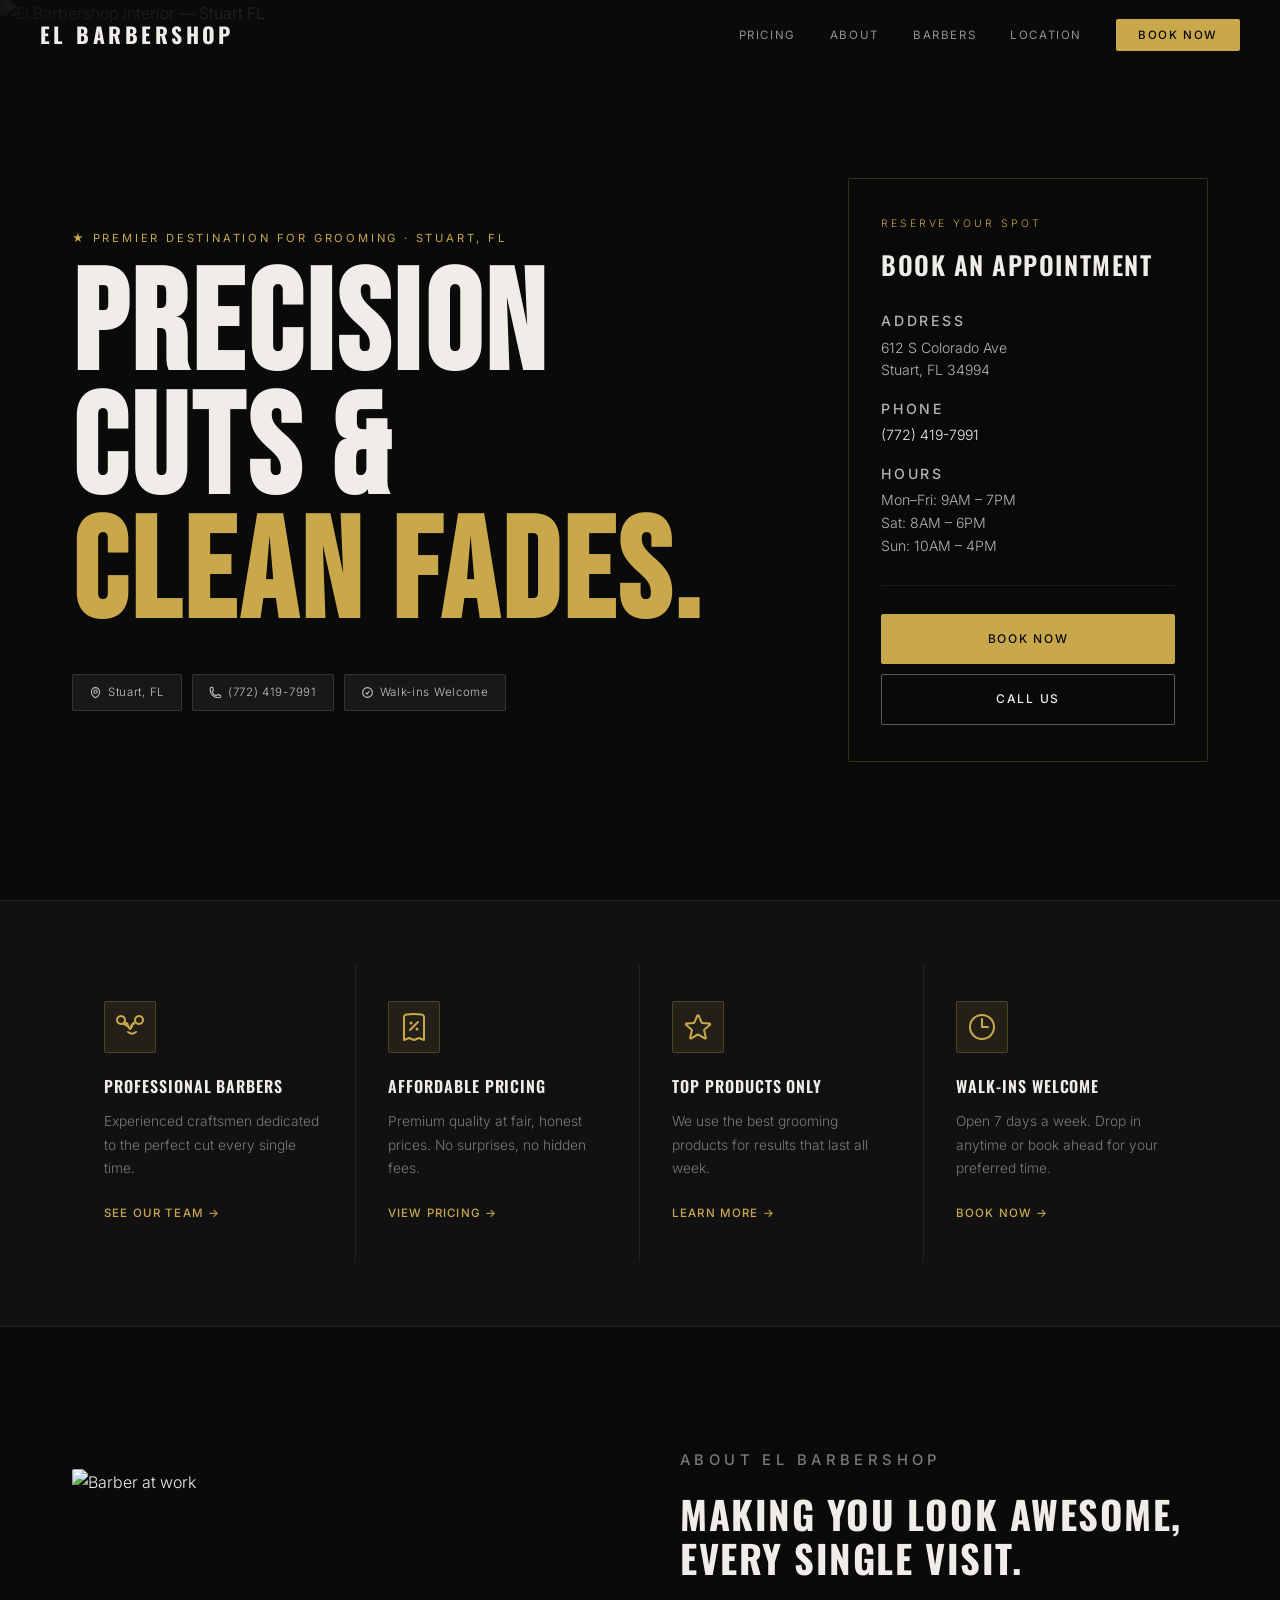
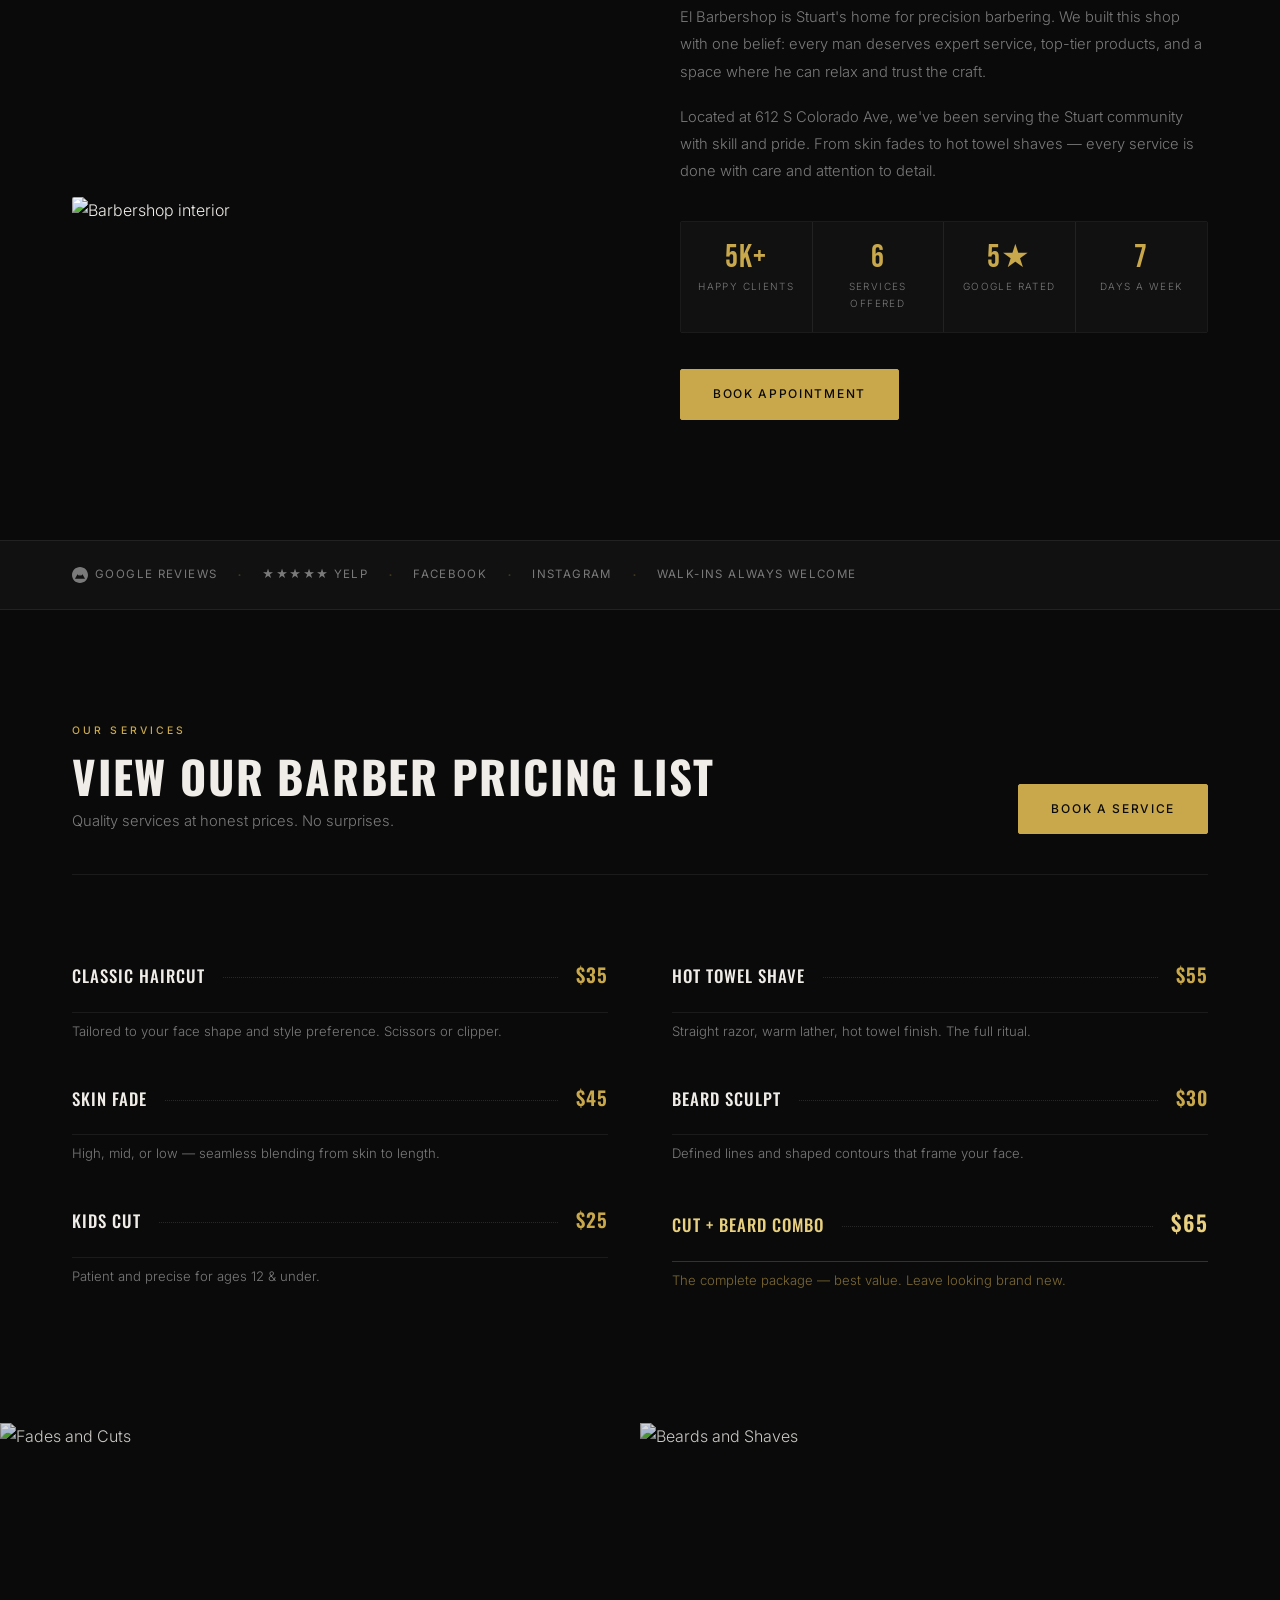
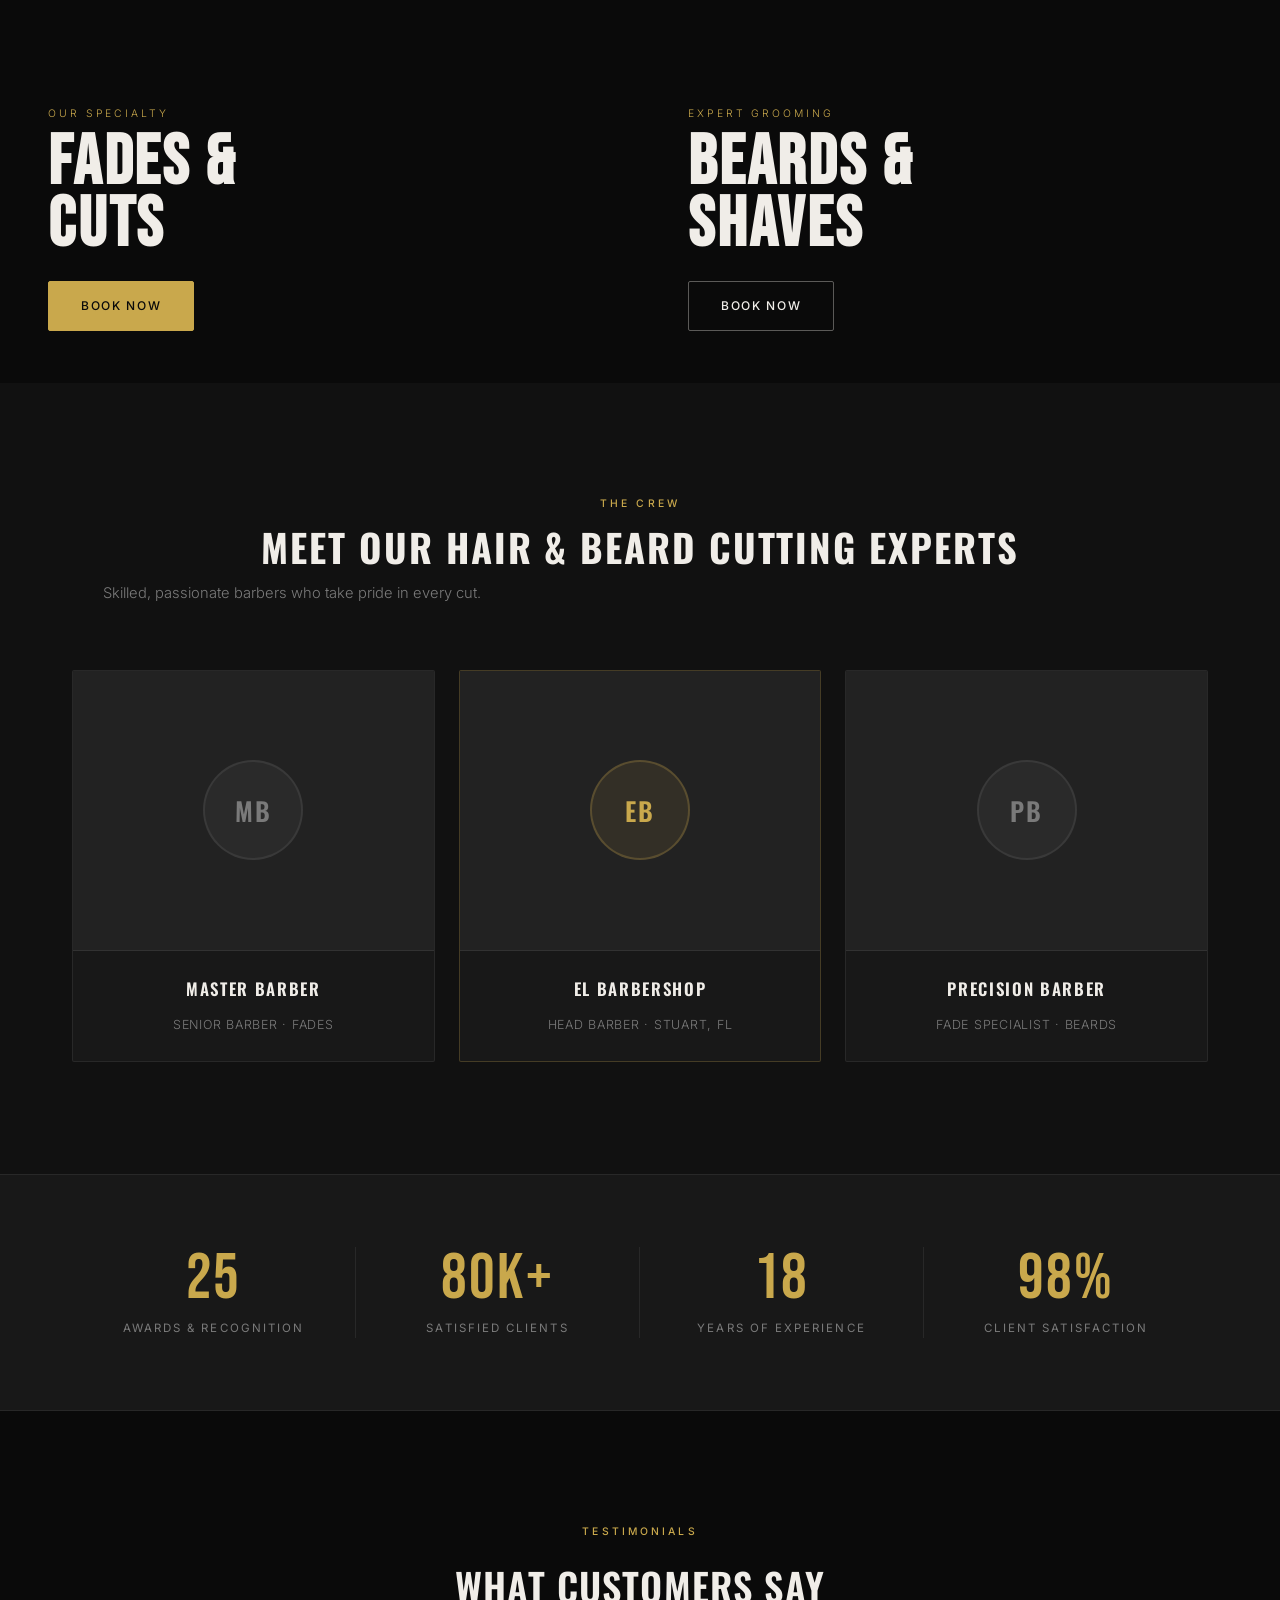
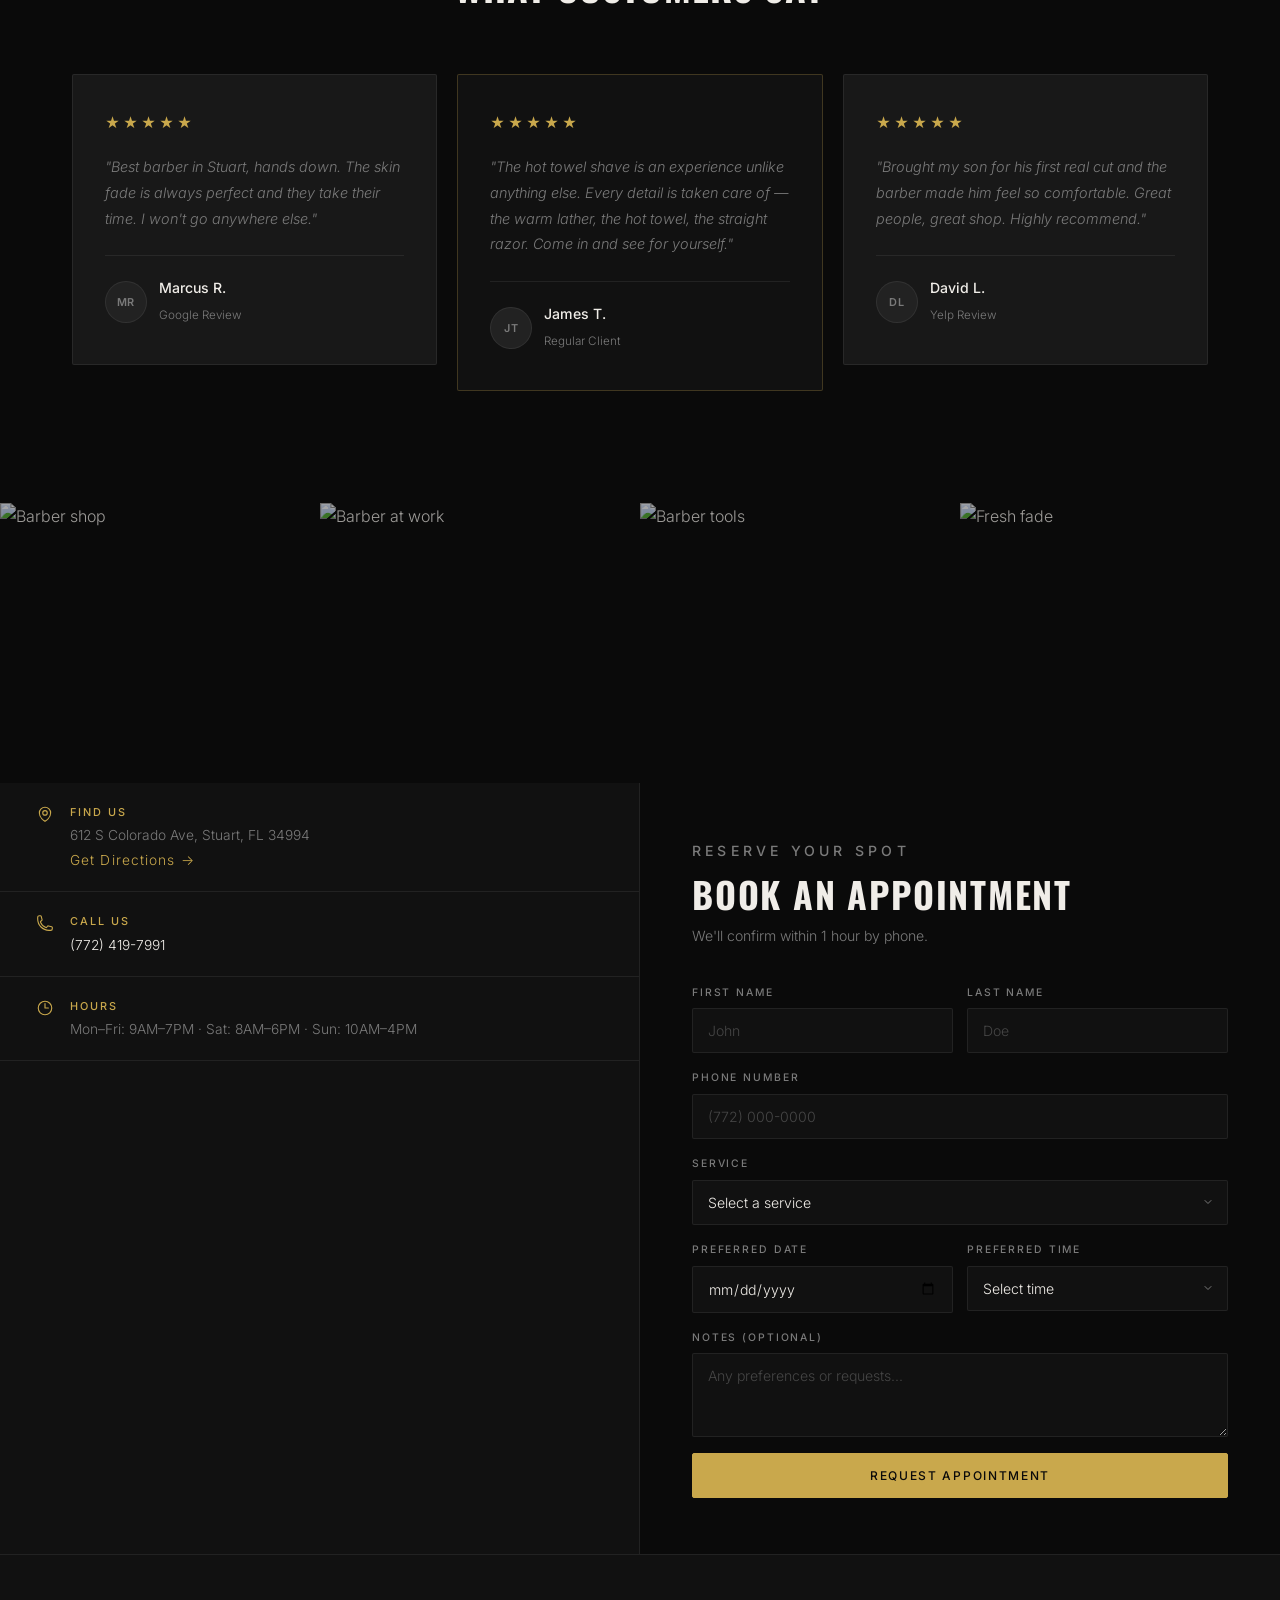
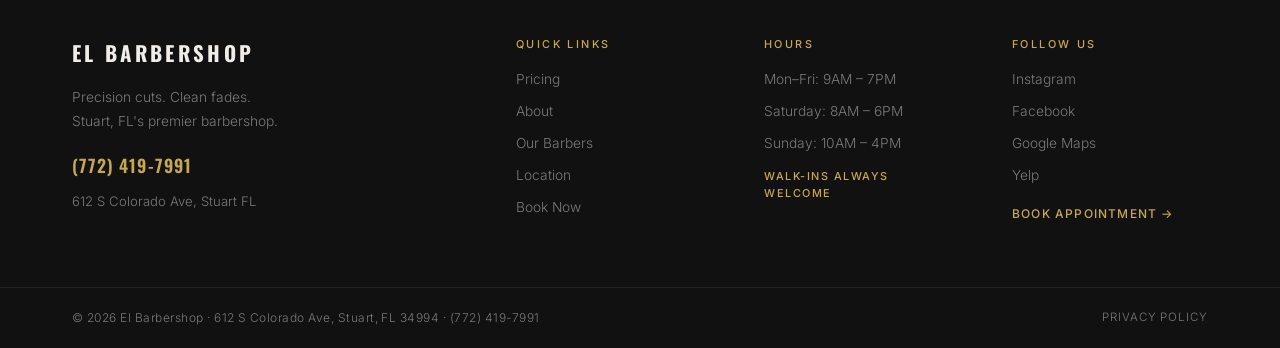
==== commit f15e9f39: "Remove topbar Made-with: Cursor" ====
--- a/index.html
+++ b/index.html
@@ -12,23 +12,6 @@
 </head>
 <body>
 
-  <!-- TOPBAR -->
-  <div class="topbar">
-    <div class="topbar-inner">
-      <span>
-        <svg width="12" height="12" fill="none" stroke="currentColor" stroke-width="2" viewBox="0 0 24 24"><path stroke-linecap="round" stroke-linejoin="round" d="M15 10.5a3 3 0 1 1-6 0 3 3 0 0 1 6 0z"/><path stroke-linecap="round" stroke-linejoin="round" d="M19.5 10.5c0 7.142-7.5 11.25-7.5 11.25S4.5 17.642 4.5 10.5a7.5 7.5 0 0 1 15 0z"/></svg>
-        612 S Colorado Ave, Stuart, FL 34994
-      </span>
-      <span class="tb-sep">|</span>
-      <a href="tel:7724197991">
-        <svg width="12" height="12" fill="none" stroke="currentColor" stroke-width="2" viewBox="0 0 24 24"><path stroke-linecap="round" stroke-linejoin="round" d="M2.25 6.75c0 8.284 6.716 15 15 15h2.25a2.25 2.25 0 0 0 2.25-2.25v-1.372c0-.516-.351-.966-.852-1.091l-4.423-1.106c-.44-.11-.902.055-1.173.417l-.97 1.293c-.282.376-.769.542-1.21.38a12.035 12.035 0 0 1-7.143-7.143c-.162-.441.004-.928.38-1.21l1.293-.97c.363-.271.527-.734.417-1.173L6.963 3.102a1.125 1.125 0 0 0-1.091-.852H4.5A2.25 2.25 0 0 0 2.25 4.5v2.25z"/></svg>
-        (772) 419-7991
-      </a>
-      <span class="tb-sep">|</span>
-      <span>Mon–Fri 9AM–7PM &nbsp;·&nbsp; Sat 8AM–6PM &nbsp;·&nbsp; Sun 10AM–4PM</span>
-    </div>
-  </div>
-
   <!-- NAV -->
   <nav id="navbar">
     <div class="nav-inner">
@@ -38,7 +21,7 @@
         <li><a href="#about">About</a></li>
         <li><a href="#team">Barbers</a></li>
         <li><a href="#location">Location</a></li>
-        <li><a href="#booking" class="nav-cta">Book Now</a></li>
+        <li><a href="https://www.vagaro.com/elbarbershop" target="_blank" rel="noopener" class="nav-cta">Book Now</a></li>
       </ul>
       <button class="hamburger" id="hamburger" aria-label="Open menu">
         <span></span><span></span><span></span>
@@ -49,7 +32,7 @@
       <a href="#about" class="mob-link">About</a>
       <a href="#team" class="mob-link">Barbers</a>
       <a href="#location" class="mob-link">Location</a>
-      <a href="#booking" class="mob-link mob-cta">Book Now</a>
+      <a href="https://www.vagaro.com/elbarbershop" target="_blank" rel="noopener" class="mob-link mob-cta">Book Now</a>
     </div>
   </nav>
 
@@ -100,7 +83,7 @@
               <span>Mon–Fri: 9AM – 7PM<br />Sat: 8AM – 6PM<br />Sun: 10AM – 4PM</span>
             </div>
           </div>
-          <a href="#booking" class="btn btn-gold">Book Now</a>
+          <a href="https://www.vagaro.com/elbarbershop" target="_blank" rel="noopener" class="btn btn-gold">Book Now</a>
           <a href="tel:7724197991" class="btn btn-outline-w">Call Us</a>
         </div>
       </div>
@@ -140,7 +123,7 @@
         </div>
         <h4>Walk-ins Welcome</h4>
         <p>Open 7 days a week. Drop in anytime or book ahead for your preferred time.</p>
-        <a href="#booking" class="feat-link">Book Now →</a>
+        <a href="https://www.vagaro.com/elbarbershop" target="_blank" rel="noopener" class="feat-link">Book Now →</a>
       </div>
     </div>
   </section>
@@ -149,8 +132,8 @@
   <section id="about" class="about">
     <div class="container about-inner">
       <div class="about-photos" data-reveal>
-        <img src="hero.png" alt="El Barbershop Stuart FL" class="about-img-main" />
-        <img src="fb3168_a966ff4c4dc44070a528fb4ea6915350~mv2.avif" alt="El Barbershop interior" class="about-img-sub" />
+        <img src="https://images.unsplash.com/photo-1503951914875-452162b0f3f1?auto=format&fit=crop&w=900&q=80" alt="Barber at work" class="about-img-main" />
+        <img src="https://images.unsplash.com/photo-1621605815971-fbc98d665033?auto=format&fit=crop&w=900&q=80" alt="Barbershop interior" class="about-img-sub" />
       </div>
       <div class="about-content" data-reveal>
         <p class="label">About El Barbershop</p>
@@ -175,7 +158,7 @@
             <span class="astat-label">Days a Week</span>
           </div>
         </div>
-        <a href="#booking" class="btn btn-gold">Book Appointment</a>
+        <a href="https://www.vagaro.com/elbarbershop" target="_blank" rel="noopener" class="btn btn-gold">Book Appointment</a>
       </div>
     </div>
   </section>
@@ -207,7 +190,7 @@
           <h2>View Our Barber Pricing List</h2>
           <p class="section-desc">Quality services at honest prices. No surprises.</p>
         </div>
-        <a href="#booking" class="btn btn-gold">Book a Service</a>
+        <a href="https://www.vagaro.com/elbarbershop" target="_blank" rel="noopener" class="btn btn-gold">Book a Service</a>
       </div>
       <div class="pricing-grid">
         <div class="pricing-col">
@@ -257,22 +240,22 @@
   <!-- CATEGORY BLOCKS -->
   <div class="cat-blocks">
     <div class="cat-block" data-reveal>
-      <img src="hero.png" alt="Fades and Cuts — El Barbershop Stuart FL" />
+      <img src="https://images.unsplash.com/photo-1585747860715-2ba37e788b70?auto=format&fit=crop&w=1200&q=80" alt="Fades and Cuts" />
       <div class="cat-overlay">
         <div class="cat-content">
           <p class="cat-tag">Our Specialty</p>
           <h2>FADES &amp;<br />CUTS</h2>
-          <a href="#booking" class="btn btn-gold">Book Now</a>
+          <a href="https://www.vagaro.com/elbarbershop" target="_blank" rel="noopener" class="btn btn-gold">Book Now</a>
         </div>
       </div>
     </div>
     <div class="cat-block" data-reveal>
-      <img src="fb3168_a966ff4c4dc44070a528fb4ea6915350~mv2.avif" alt="Beard Trims and Shaves — El Barbershop Stuart FL" />
+      <img src="https://images.unsplash.com/photo-1622286342621-4bd786c2447c?auto=format&fit=crop&w=1200&q=80" alt="Beards and Shaves" />
       <div class="cat-overlay">
         <div class="cat-content">
           <p class="cat-tag">Expert Grooming</p>
           <h2>BEARDS &amp;<br />SHAVES</h2>
-          <a href="#booking" class="btn btn-outline-w">Book Now</a>
+          <a href="https://www.vagaro.com/elbarbershop" target="_blank" rel="noopener" class="btn btn-outline-w">Book Now</a>
         </div>
       </div>
     </div>
@@ -386,16 +369,16 @@
   <!-- PHOTO STRIP -->
   <div class="photo-strip">
     <div class="photo-strip-item">
-      <img src="hero.png" alt="El Barbershop" style="object-position:center top;" />
+      <img src="https://images.unsplash.com/photo-1560066984-138dadb4c035?auto=format&fit=crop&w=600&q=80" alt="Barber shop" style="object-position:center center;" />
     </div>
     <div class="photo-strip-item">
-      <img src="fb3168_a966ff4c4dc44070a528fb4ea6915350~mv2.avif" alt="El Barbershop interior" style="object-position:center center;" />
+      <img src="https://images.unsplash.com/photo-1599351431202-1e0f0137899a?auto=format&fit=crop&w=600&q=80" alt="Barber at work" style="object-position:center center;" />
     </div>
     <div class="photo-strip-item">
-      <img src="hero.png" alt="El Barbershop chairs" style="object-position:right center;" />
+      <img src="https://images.unsplash.com/photo-1512690459411-b9245aed614b?auto=format&fit=crop&w=600&q=80" alt="Barber tools" style="object-position:center center;" />
     </div>
     <div class="photo-strip-item">
-      <img src="fb3168_a966ff4c4dc44070a528fb4ea6915350~mv2.avif" alt="El Barbershop" style="object-position:left center;" />
+      <img src="https://images.unsplash.com/photo-1595452767427-0905ad9b036d?auto=format&fit=crop&w=600&q=80" alt="Fresh fade" style="object-position:center center;" />
     </div>
   </div>
 
@@ -521,7 +504,7 @@
           <a href="#about">About</a>
           <a href="#team">Our Barbers</a>
           <a href="#location">Location</a>
-          <a href="#booking">Book Now</a>
+          <a href="https://www.vagaro.com/elbarbershop" target="_blank" rel="noopener">Book Now</a>
         </div>
         <div class="footer-col">
           <h5>Hours</h5>
@@ -536,7 +519,7 @@
           <a href="#">Facebook</a>
           <a href="https://maps.google.com/?q=612+S+Colorado+Ave+Stuart+FL+34994" target="_blank">Google Maps</a>
           <a href="#">Yelp</a>
-          <a href="#booking" class="footer-book-btn">Book Appointment →</a>
+          <a href="https://www.vagaro.com/elbarbershop" target="_blank" rel="noopener" class="footer-book-btn">Book Appointment →</a>
         </div>
       </div>
     </div>
--- a/style.css
+++ b/style.css
@@ -161,15 +161,14 @@
 
 #navbar {
   position: fixed;
-  top: 36px;
+  top: 0;
   left: 0;
   right: 0;
   z-index: 100;
-  transition: top var(--trans), background var(--trans), box-shadow var(--trans);
+  transition: background var(--trans), box-shadow var(--trans);
 }
 
 #navbar.scrolled {
-  top: 0;
   background: rgba(10,10,10,0.97);
   backdrop-filter: blur(16px);
   -webkit-backdrop-filter: blur(16px);
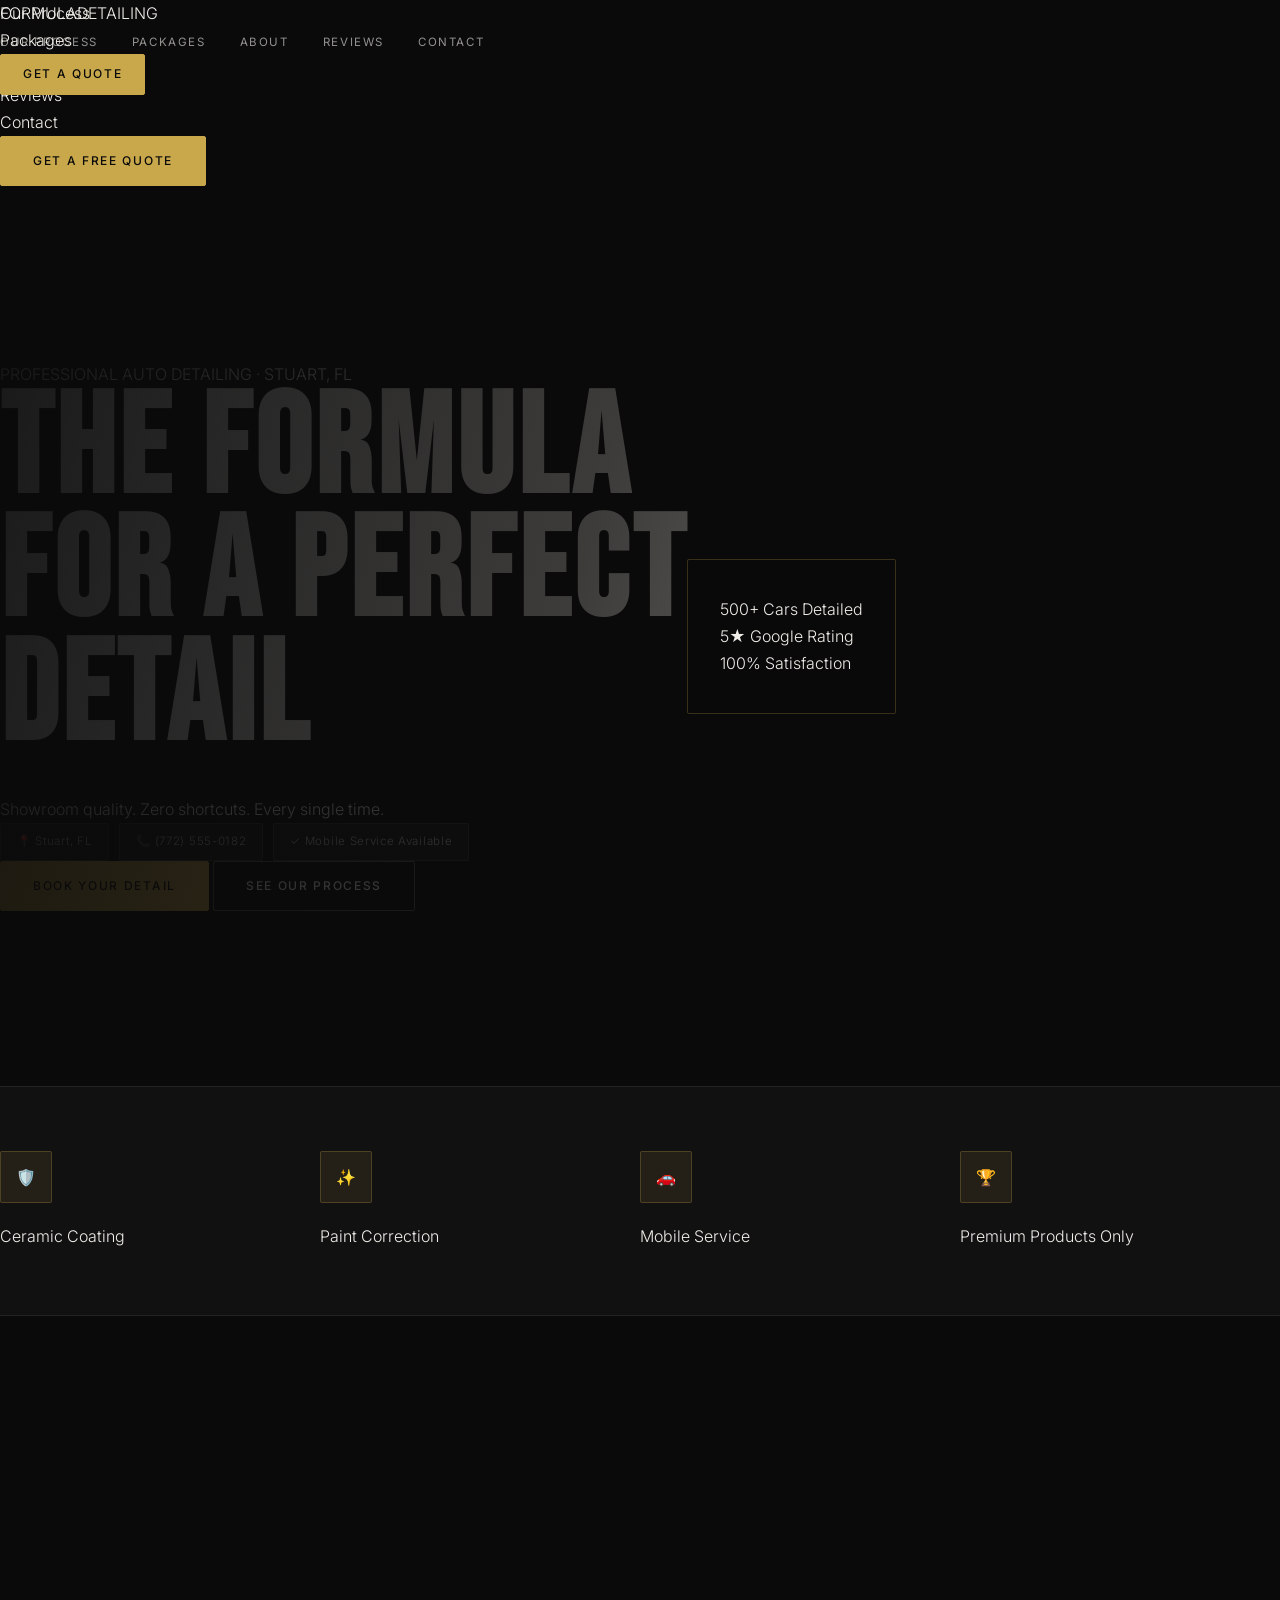
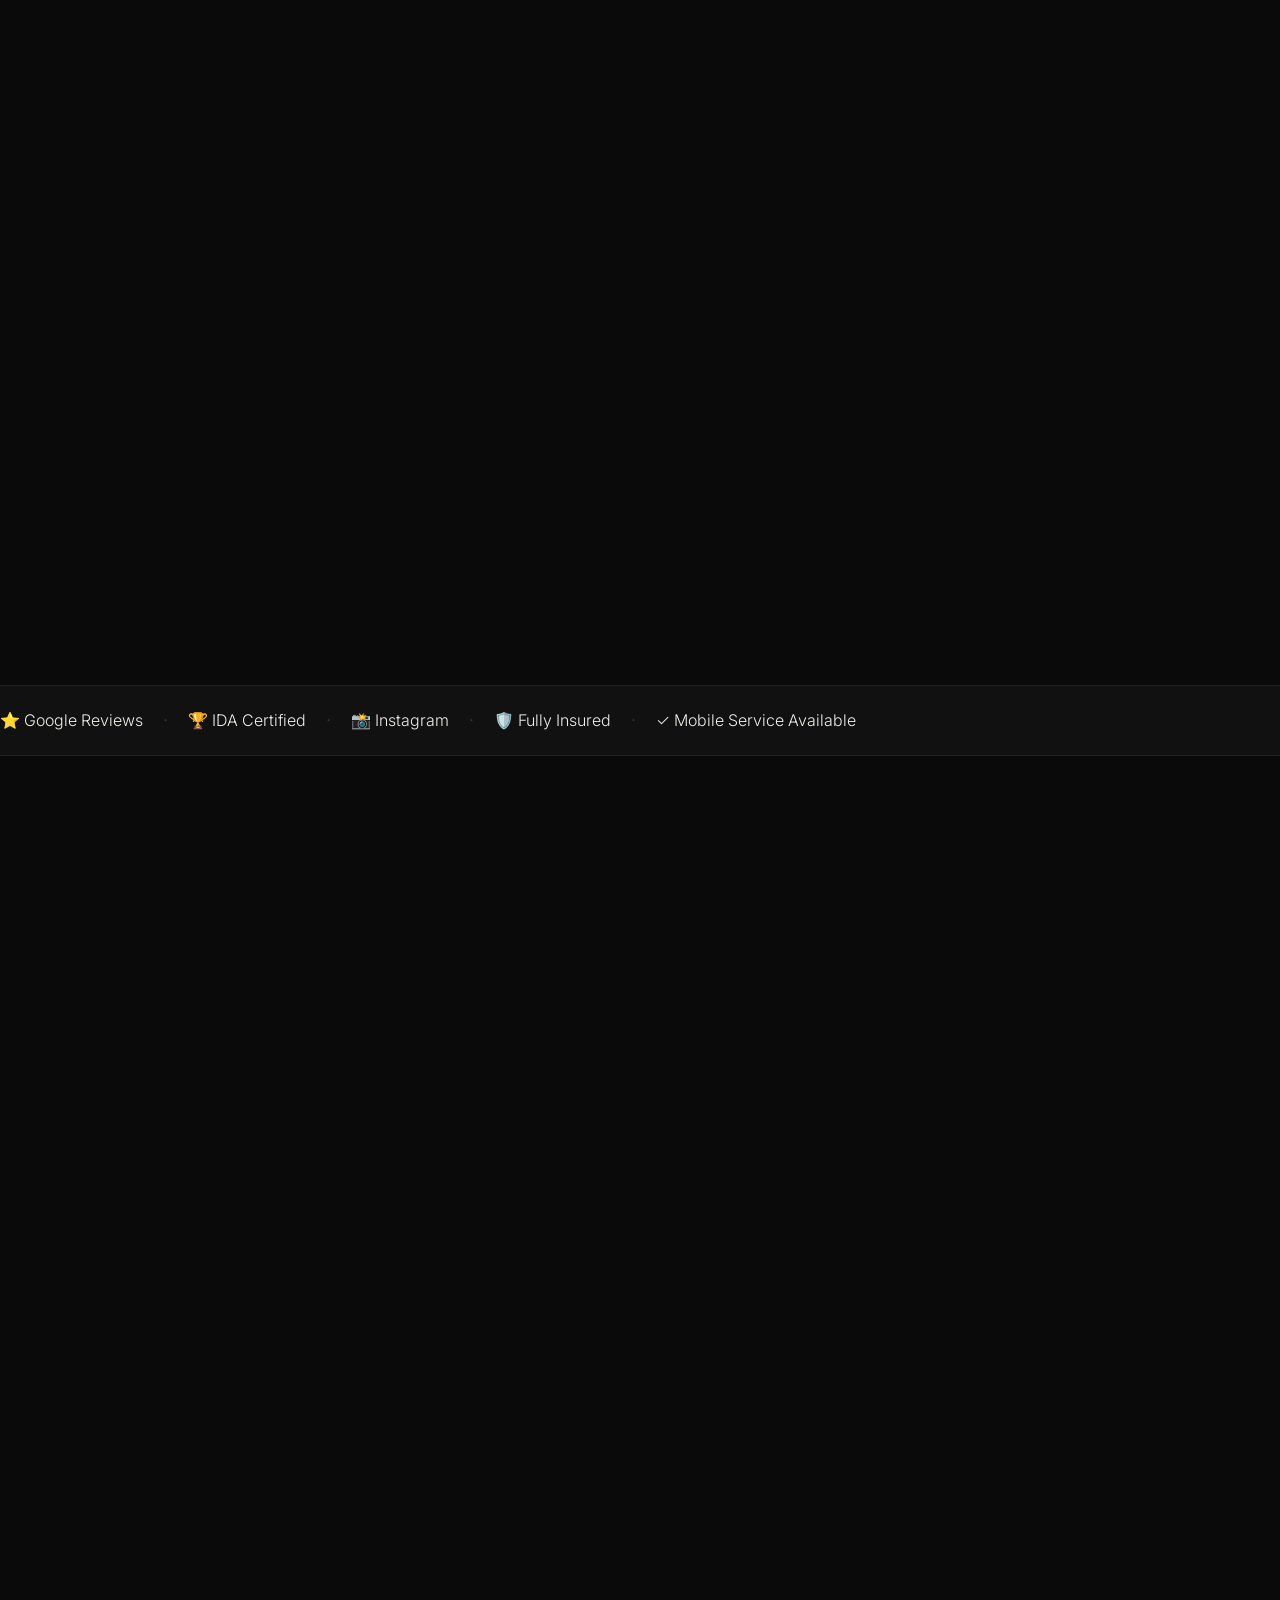
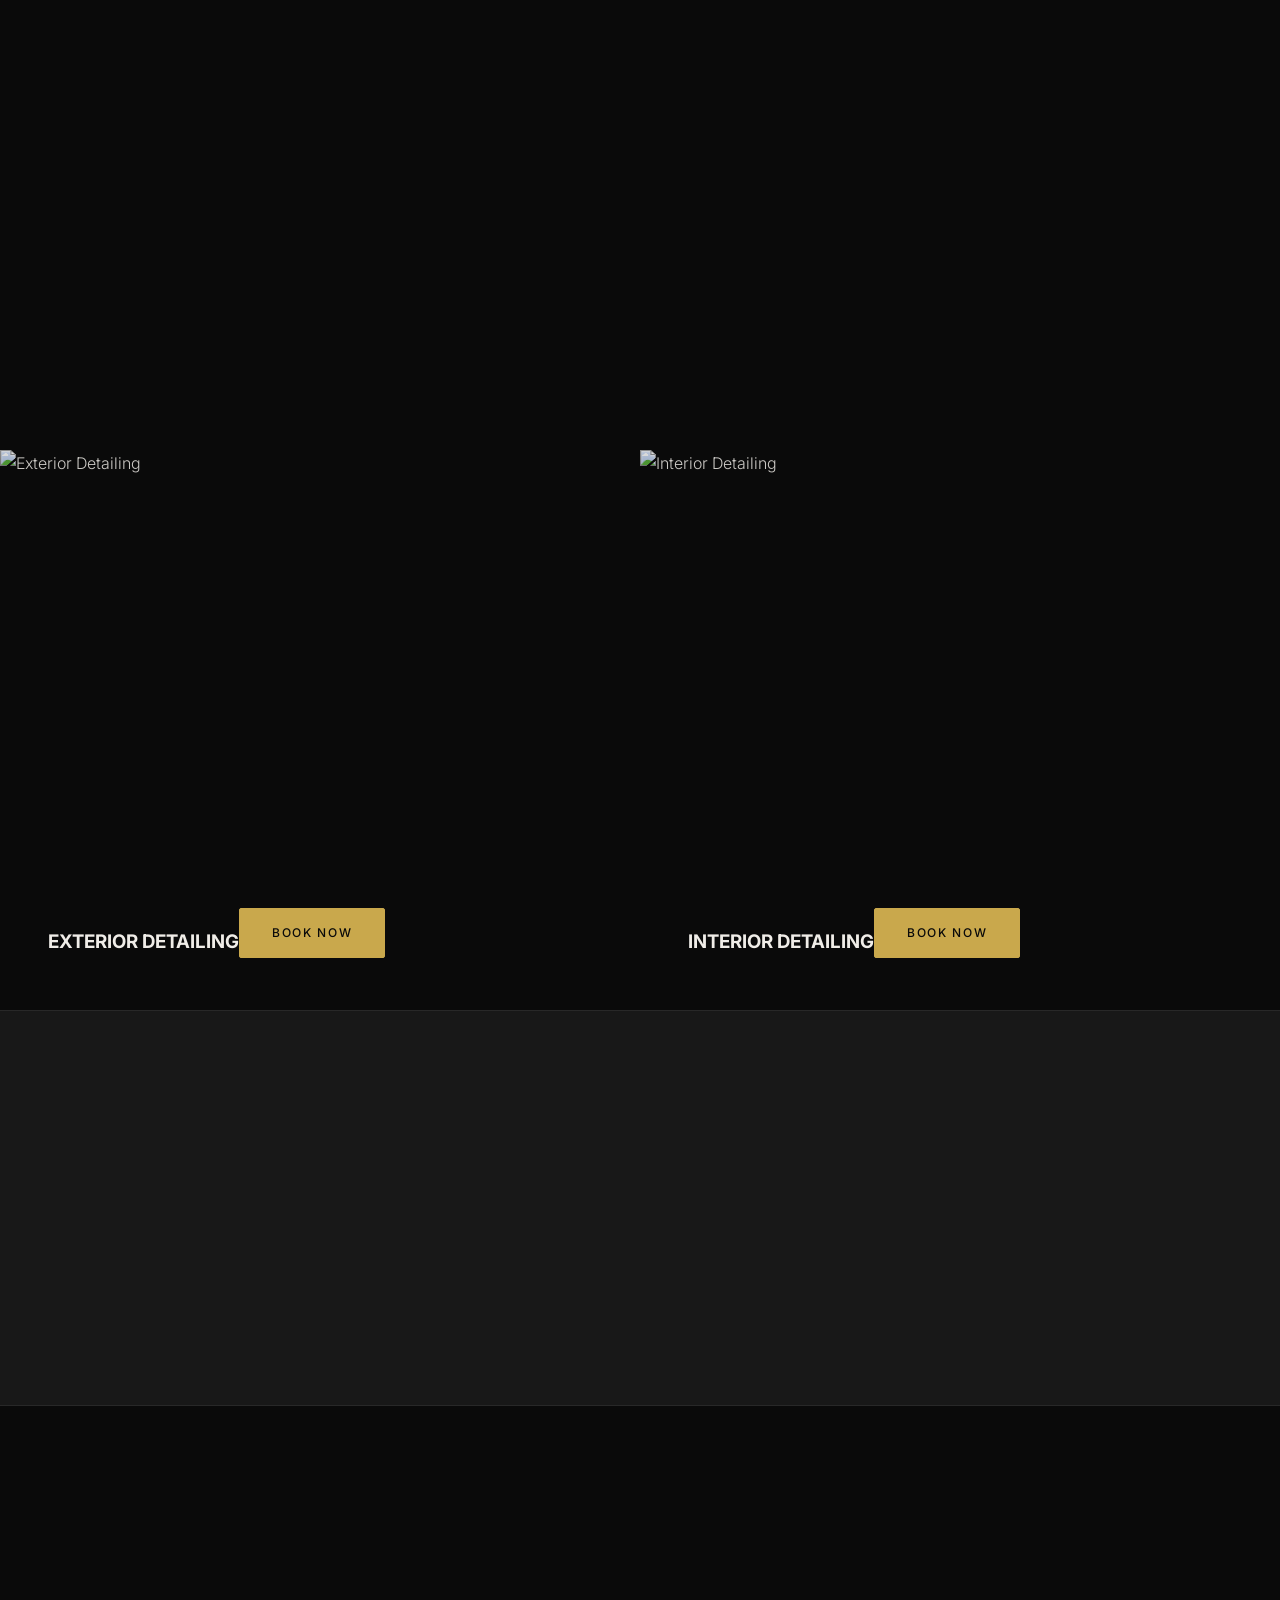
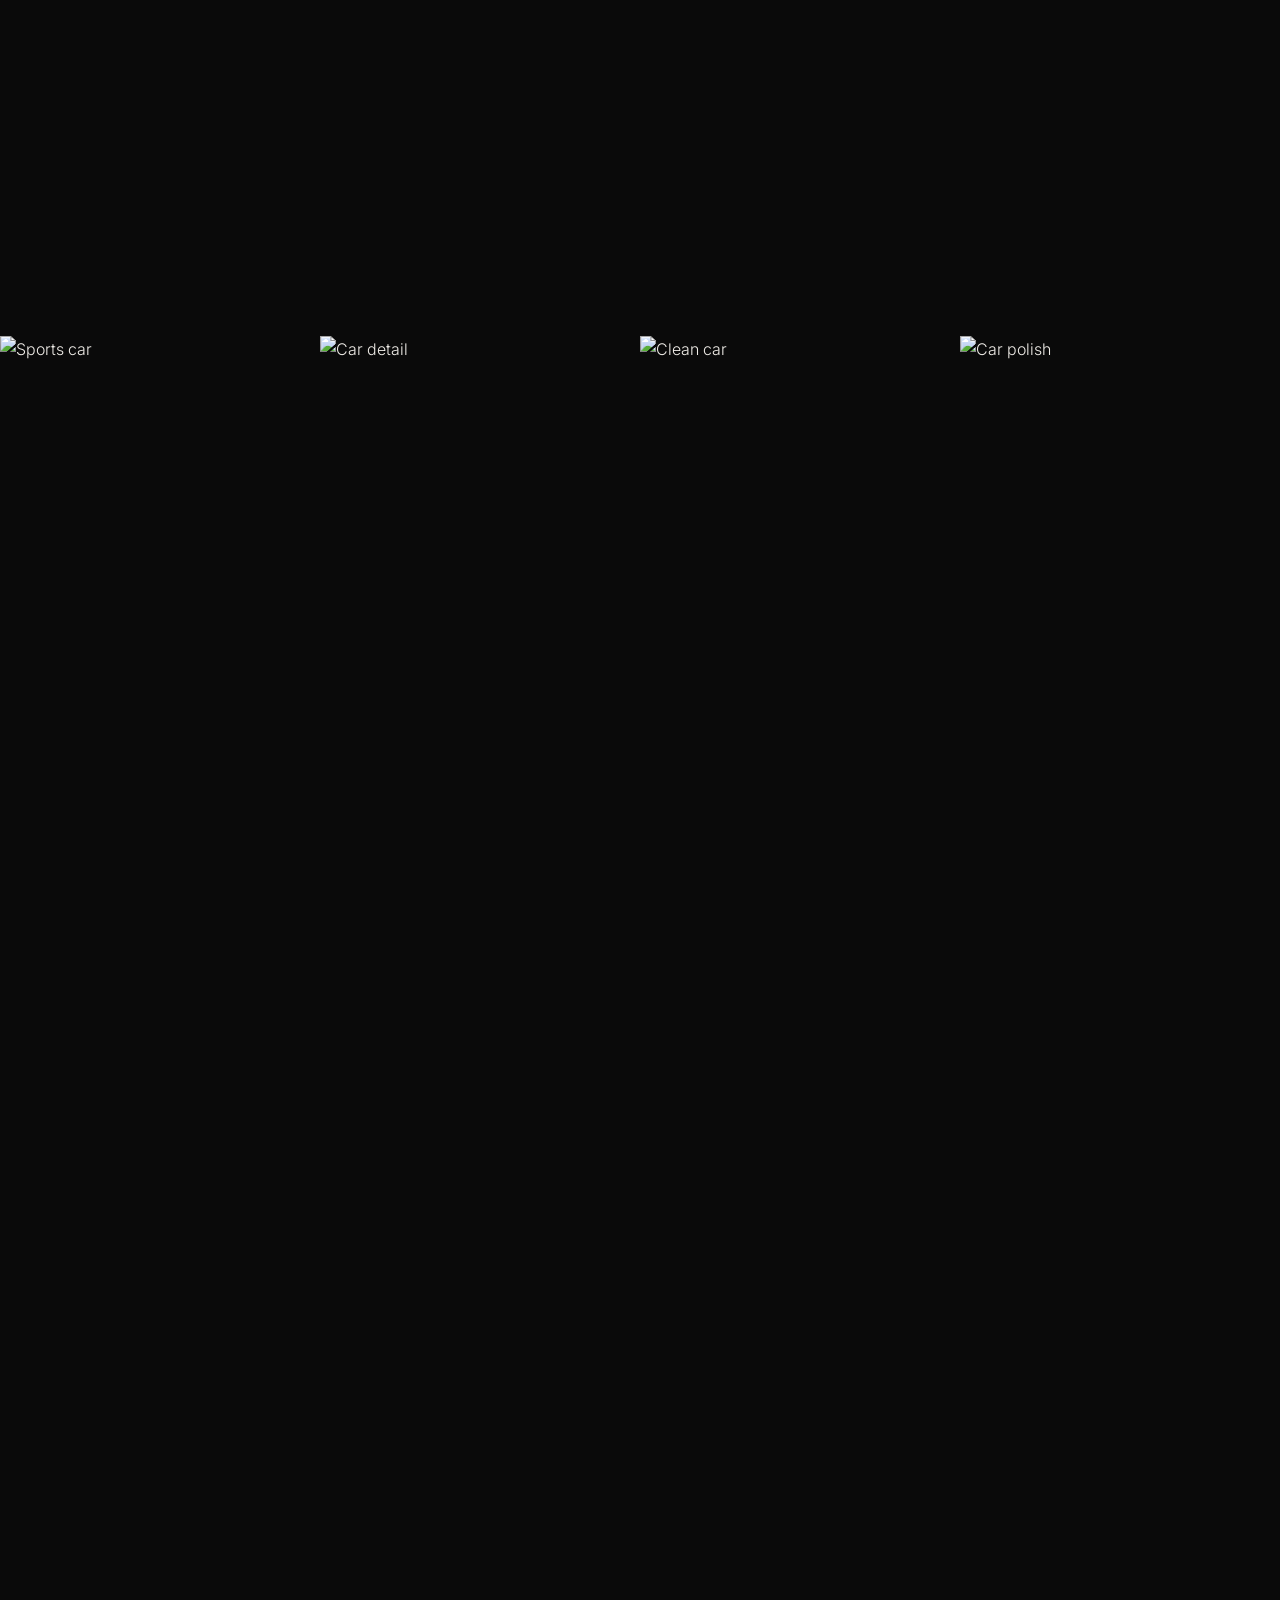
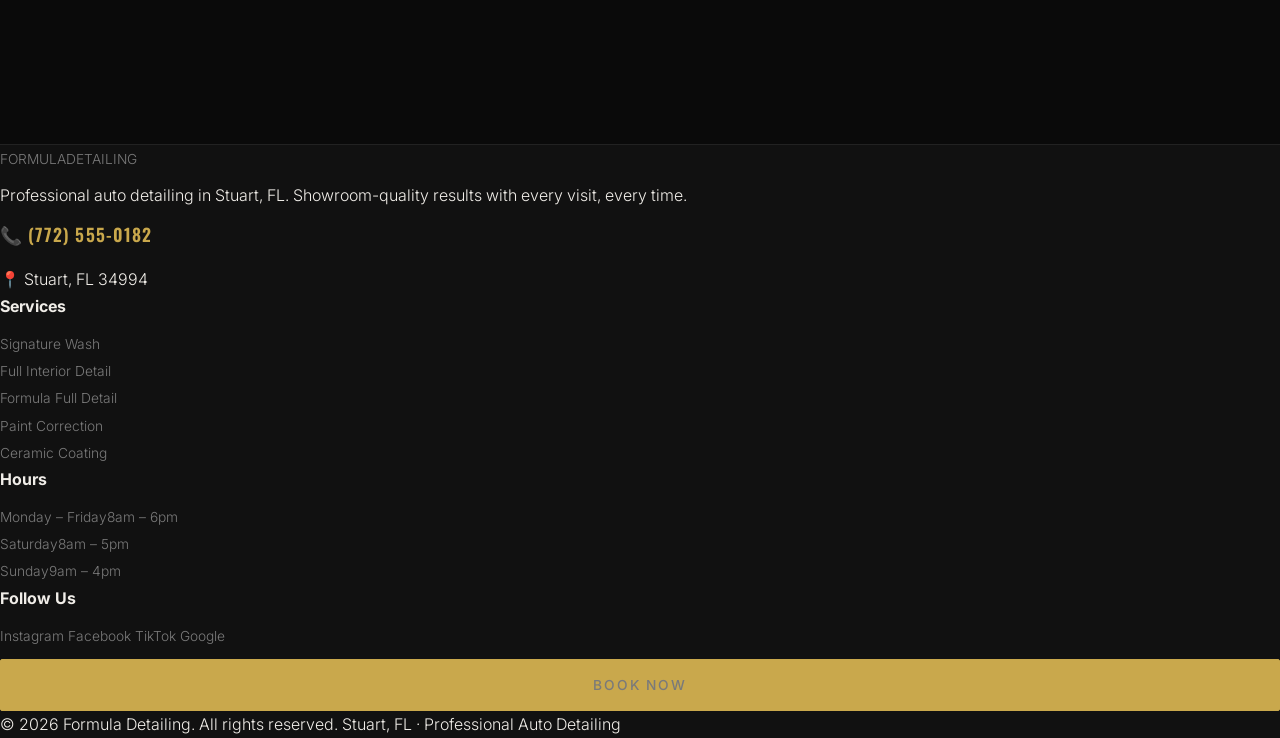
==== commit c2149c5f: "Use real detailing photos in about section Made-with: Cursor" ====
--- a/index.html
+++ b/index.html
@@ -3,88 +3,80 @@
 <head>
   <meta charset="UTF-8" />
   <meta name="viewport" content="width=device-width, initial-scale=1.0" />
-  <title>El Barbershop — Stuart, FL | Precision Cuts & Clean Fades</title>
-  <meta name="description" content="El Barbershop in Stuart, FL. Expert cuts, fades, and beard trims at 612 S Colorado Ave. Call (772) 419-7991." />
-  <link rel="stylesheet" href="style.css" />
+  <title>Formula Detailing — Precision Auto Detail | Stuart, FL</title>
+  <meta name="description" content="Formula Detailing delivers showroom-quality results with our proven 8-step detailing process. Ceramic coatings, paint correction & full detail packages in Stuart, FL." />
   <link rel="preconnect" href="https://fonts.googleapis.com" />
   <link rel="preconnect" href="https://fonts.gstatic.com" crossorigin />
   <link href="https://fonts.googleapis.com/css2?family=Bebas+Neue&family=Oswald:wght@300;400;500;600;700&family=Inter:wght@300;400;500;600&display=swap" rel="stylesheet" />
+  <link rel="stylesheet" href="style.css" />
 </head>
 <body>
 
-  <!-- NAV -->
+  <!-- NAVBAR -->
   <nav id="navbar">
-    <div class="nav-inner">
-      <a href="#" class="logo">EL BARBERSHOP</a>
+    <div class="nav-container">
+      <a href="#" class="nav-logo">
+        <span class="logo-f">FORMULA</span><span class="logo-d">DETAILING</span>
+      </a>
       <ul class="nav-links">
-        <li><a href="#services">Pricing</a></li>
+        <li><a href="#process">Our Process</a></li>
+        <li><a href="#services">Packages</a></li>
         <li><a href="#about">About</a></li>
-        <li><a href="#team">Barbers</a></li>
-        <li><a href="#location">Location</a></li>
-        <li><a href="https://www.vagaro.com/elbarbershop" target="_blank" rel="noopener" class="nav-cta">Book Now</a></li>
+        <li><a href="#testimonials">Reviews</a></li>
+        <li><a href="#location">Contact</a></li>
       </ul>
+      <a href="#location" class="btn btn-gold nav-cta">Get a Quote</a>
       <button class="hamburger" id="hamburger" aria-label="Open menu">
         <span></span><span></span><span></span>
       </button>
     </div>
-    <div class="mobile-menu" id="mobileMenu">
-      <a href="#services" class="mob-link">Pricing</a>
-      <a href="#about" class="mob-link">About</a>
-      <a href="#team" class="mob-link">Barbers</a>
-      <a href="#location" class="mob-link">Location</a>
-      <a href="https://www.vagaro.com/elbarbershop" target="_blank" rel="noopener" class="mob-link mob-cta">Book Now</a>
-    </div>
   </nav>
+
+  <!-- MOBILE NAV -->
+  <div class="mobile-nav" id="mobileNav">
+    <ul>
+      <li><a href="#process" class="mobile-link">Our Process</a></li>
+      <li><a href="#services" class="mobile-link">Packages</a></li>
+      <li><a href="#about" class="mobile-link">About</a></li>
+      <li><a href="#testimonials" class="mobile-link">Reviews</a></li>
+      <li><a href="#location" class="mobile-link">Contact</a></li>
+    </ul>
+    <a href="#location" class="btn btn-gold mobile-cta">Get a Free Quote</a>
+  </div>
 
   <!-- HERO -->
   <section id="hero">
-    <div class="hero-bg">
-      <img src="hero.png" alt="El Barbershop interior — Stuart FL" />
-      <div class="hero-overlay"></div>
-    </div>
-    <div class="hero-inner">
-      <div class="hero-left">
-        <p class="hero-tag">★ Premier Destination for Grooming · Stuart, FL</p>
-        <h1 class="hero-title">
-          <span>PRECISION</span>
-          <span>CUTS &amp;</span>
-          <span class="accent">CLEAN FADES.</span>
-        </h1>
-        <div class="hero-pills">
-          <span class="pill">
-            <svg width="13" height="13" fill="none" stroke="currentColor" stroke-width="2" viewBox="0 0 24 24"><path stroke-linecap="round" stroke-linejoin="round" d="M15 10.5a3 3 0 1 1-6 0 3 3 0 0 1 6 0z"/><path stroke-linecap="round" stroke-linejoin="round" d="M19.5 10.5c0 7.142-7.5 11.25-7.5 11.25S4.5 17.642 4.5 10.5a7.5 7.5 0 0 1 15 0z"/></svg>
-            Stuart, FL
-          </span>
-          <span class="pill">
-            <svg width="13" height="13" fill="none" stroke="currentColor" stroke-width="2" viewBox="0 0 24 24"><path stroke-linecap="round" stroke-linejoin="round" d="M2.25 6.75c0 8.284 6.716 15 15 15h2.25a2.25 2.25 0 0 0 2.25-2.25v-1.372c0-.516-.351-.966-.852-1.091l-4.423-1.106c-.44-.11-.902.055-1.173.417l-.97 1.293c-.282.376-.769.542-1.21.38a12.035 12.035 0 0 1-7.143-7.143c-.162-.441.004-.928.38-1.21l1.293-.97c.363-.271.527-.734.417-1.173L6.963 3.102a1.125 1.125 0 0 0-1.091-.852H4.5A2.25 2.25 0 0 0 2.25 4.5v2.25z"/></svg>
-            (772) 419-7991
-          </span>
-          <span class="pill">
-            <svg width="13" height="13" fill="none" stroke="currentColor" stroke-width="2" viewBox="0 0 24 24"><path stroke-linecap="round" stroke-linejoin="round" d="M9 12.75 11.25 15 15 9.75M21 12a9 9 0 1 1-18 0 9 9 0 0 1 18 0Z"/></svg>
-            Walk-ins Welcome
-          </span>
-        </div>
-      </div>
-      <div class="hero-right">
-        <div class="hero-card">
-          <span class="card-tag">Reserve Your Spot</span>
-          <h3>Book an Appointment</h3>
-          <div class="card-info">
-            <div class="card-row">
-              <span class="card-label">Address</span>
-              <span>612 S Colorado Ave<br />Stuart, FL 34994</span>
-            </div>
-            <div class="card-row">
-              <span class="card-label">Phone</span>
-              <a href="tel:7724197991">(772) 419-7991</a>
-            </div>
-            <div class="card-row">
-              <span class="card-label">Hours</span>
-              <span>Mon–Fri: 9AM – 7PM<br />Sat: 8AM – 6PM<br />Sun: 10AM – 4PM</span>
-            </div>
-          </div>
-          <a href="https://www.vagaro.com/elbarbershop" target="_blank" rel="noopener" class="btn btn-gold">Book Now</a>
-          <a href="tel:7724197991" class="btn btn-outline-w">Call Us</a>
+    <div class="hero-bg"></div>
+    <div class="hero-overlay"></div>
+    <div class="hero-content">
+      <div class="hero-badge" data-hero="1">PROFESSIONAL AUTO DETAILING · STUART, FL</div>
+      <h1 class="hero-title" data-hero="2">THE FORMULA<br>FOR A PERFECT<br><span class="hero-accent">DETAIL</span></h1>
+      <p class="hero-sub" data-hero="3">Showroom quality. Zero shortcuts. Every single time.</p>
+      <div class="hero-pills" data-hero="4">
+        <span class="pill">📍 Stuart, FL</span>
+        <span class="pill">📞 (772) 555-0182</span>
+        <span class="pill">✓ Mobile Service Available</span>
+      </div>
+      <div class="hero-actions" data-hero="5">
+        <a href="#location" class="btn btn-gold btn-lg">Book Your Detail</a>
+        <a href="#process" class="btn btn-outline-w btn-lg">See Our Process</a>
+      </div>
+    </div>
+    <div class="hero-card" data-hero="6">
+      <div class="hc-row">
+        <div class="hc-stat">
+          <span class="hc-num">500+</span>
+          <span class="hc-label">Cars Detailed</span>
+        </div>
+        <div class="hc-divider"></div>
+        <div class="hc-stat">
+          <span class="hc-num">5★</span>
+          <span class="hc-label">Google Rating</span>
+        </div>
+        <div class="hc-divider"></div>
+        <div class="hc-stat">
+          <span class="hc-num">100%</span>
+          <span class="hc-label">Satisfaction</span>
         </div>
       </div>
     </div>
@@ -92,442 +84,451 @@
 
   <!-- FEATURES STRIP -->
   <section class="features">
-    <div class="container features-grid">
-      <div class="feat" data-reveal>
-        <div class="feat-icon">
-          <svg width="32" height="32" fill="none" stroke="currentColor" stroke-width="1.5" viewBox="0 0 24 24"><path stroke-linecap="round" stroke-linejoin="round" d="m7.848 8.25 1.536.887M7.848 8.25a3 3 0 1 1-5.196-3 3 3 0 0 1 5.196 3zm1.536.887a2.165 2.165 0 0 1 1.083 1.839c.005.351.102.695.27 1.002L12 13.5l.165-.325c.168-.307.265-.651.27-1.002a2.165 2.165 0 0 1 1.083-1.839l1.536-.887m-8.206 0 3.29 1.9M16.152 8.25l-1.536.887m1.536-.887a3 3 0 1 1 5.196-3 3 3 0 0 1-5.196 3zm-1.536.887a2.165 2.165 0 0 0-1.083 1.839c-.005.351-.102.695-.27 1.002L12 13.5m4.5 2.25-1.5.866a3 3 0 0 1-3 0L10.5 15.75"/></svg>
-        </div>
-        <h4>Professional Barbers</h4>
-        <p>Experienced craftsmen dedicated to the perfect cut every single time.</p>
-        <a href="#team" class="feat-link">See Our Team →</a>
-      </div>
-      <div class="feat" data-reveal>
-        <div class="feat-icon">
-          <svg width="32" height="32" fill="none" stroke="currentColor" stroke-width="1.5" viewBox="0 0 24 24"><path stroke-linecap="round" stroke-linejoin="round" d="M9 14.25l6-6m4.5-3.493V21.75l-3.75-1.5-3.75 1.5-3.75-1.5-3.75 1.5V4.757c0-1.108.806-2.057 1.907-2.185a48.507 48.507 0 0 1 11.186 0c1.1.128 1.907 1.077 1.907 2.185zM9.75 9h.008v.008H9.75V9zm.375 0a.375.375 0 1 1-.75 0 .375.375 0 0 1 .75 0zm4.125 4.5h.008v.008h-.008V13.5zm.375 0a.375.375 0 1 1-.75 0 .375.375 0 0 1 .75 0z"/></svg>
-        </div>
-        <h4>Affordable Pricing</h4>
-        <p>Premium quality at fair, honest prices. No surprises, no hidden fees.</p>
-        <a href="#services" class="feat-link">View Pricing →</a>
-      </div>
-      <div class="feat" data-reveal>
-        <div class="feat-icon">
-          <svg width="32" height="32" fill="none" stroke="currentColor" stroke-width="1.5" viewBox="0 0 24 24"><path stroke-linecap="round" stroke-linejoin="round" d="11.48 3.499a.562.562 0 0 1 1.04 0l2.125 5.111a.563.563 0 0 0 .475.345l5.518.442c.499.04.701.663.321.988l-4.204 3.602a.563.563 0 0 0-.182.557l1.285 5.385a.562.562 0 0 1-.84.61l-4.725-2.885a.562.562 0 0 0-.586 0L6.982 20.54a.562.562 0 0 1-.84-.61l1.285-5.386a.562.562 0 0 0-.182-.557l-4.204-3.602a.562.562 0 0 1 .321-.988l5.518-.442a.563.563 0 0 0 .475-.345L11.48 3.5Z"/><path stroke-linecap="round" stroke-linejoin="round" d="M11.48 3.499a.562.562 0 0 1 1.04 0l2.125 5.111a.563.563 0 0 0 .475.345l5.518.442c.499.04.701.663.321.988l-4.204 3.602a.563.563 0 0 0-.182.557l1.285 5.385a.562.562 0 0 1-.84.61l-4.725-2.885a.562.562 0 0 0-.586 0L6.982 20.54a.562.562 0 0 1-.84-.61l1.285-5.386a.562.562 0 0 0-.182-.557l-4.204-3.602a.562.562 0 0 1 .321-.988l5.518-.442a.563.563 0 0 0 .475-.345L11.48 3.5Z"/></svg>
-        </div>
-        <h4>Top Products Only</h4>
-        <p>We use the best grooming products for results that last all week.</p>
-        <a href="#about" class="feat-link">Learn More →</a>
-      </div>
-      <div class="feat" data-reveal>
-        <div class="feat-icon">
-          <svg width="32" height="32" fill="none" stroke="currentColor" stroke-width="1.5" viewBox="0 0 24 24"><path stroke-linecap="round" stroke-linejoin="round" d="M12 6v6h4.5m4.5 0a9 9 0 1 1-18 0 9 9 0 0 1 18 0z"/></svg>
-        </div>
-        <h4>Walk-ins Welcome</h4>
-        <p>Open 7 days a week. Drop in anytime or book ahead for your preferred time.</p>
-        <a href="https://www.vagaro.com/elbarbershop" target="_blank" rel="noopener" class="feat-link">Book Now →</a>
+    <div class="features-grid">
+      <div class="feature-item">
+        <span class="feat-icon">🛡️</span>
+        <span class="feat-text">Ceramic Coating</span>
+      </div>
+      <div class="feature-item">
+        <span class="feat-icon">✨</span>
+        <span class="feat-text">Paint Correction</span>
+      </div>
+      <div class="feature-item">
+        <span class="feat-icon">🚗</span>
+        <span class="feat-text">Mobile Service</span>
+      </div>
+      <div class="feature-item">
+        <span class="feat-icon">🏆</span>
+        <span class="feat-text">Premium Products Only</span>
+      </div>
+    </div>
+  </section>
+
+  <!-- PROCESS -->
+  <section id="process" class="process-section">
+    <div class="container">
+      <div class="section-header" data-reveal>
+        <span class="section-label">HOW WE DO IT</span>
+        <h2 class="section-title">THE FORMULA PROCESS</h2>
+        <p class="section-sub">Every vehicle goes through our proven 8-step process — no corners cut, no compromises made.</p>
+      </div>
+      <div class="process-grid">
+
+        <div class="process-step" data-reveal>
+          <div class="step-num">01</div>
+          <div class="step-body">
+            <h3 class="step-title">Pre-Rinse</h3>
+            <p class="step-desc">High-pressure rinse blasts loose dirt, debris, and surface contaminants from every panel before any contact wash begins.</p>
+          </div>
+        </div>
+
+        <div class="process-step" data-reveal>
+          <div class="step-num">02</div>
+          <div class="step-body">
+            <h3 class="step-title">Snow Foam Bath</h3>
+            <p class="step-desc">Thick, pH-neutral snow foam is applied and left to dwell — safely lifting and encapsulating bonded road grime without scratching.</p>
+          </div>
+        </div>
+
+        <div class="process-step" data-reveal>
+          <div class="step-num">03</div>
+          <div class="step-body">
+            <h3 class="step-title">Two-Bucket Hand Wash</h3>
+            <p class="step-desc">Our safe two-bucket hand wash method ensures zero swirl marks. Premium microfiber mitts glide across every panel with care.</p>
+          </div>
+        </div>
+
+        <div class="process-step" data-reveal>
+          <div class="step-num">04</div>
+          <div class="step-body">
+            <h3 class="step-title">Decontamination</h3>
+            <p class="step-desc">Iron fallout remover, tar solvent, and professional clay bar treatment leave the paint surface perfectly smooth and truly clean.</p>
+          </div>
+        </div>
+
+        <div class="process-step" data-reveal>
+          <div class="step-num">05</div>
+          <div class="step-body">
+            <h3 class="step-title">Paint Correction</h3>
+            <p class="step-desc">Machine polishing eliminates swirl marks, light scratches, and oxidation — restoring true paint depth, gloss, and clarity.</p>
+          </div>
+        </div>
+
+        <div class="process-step" data-reveal>
+          <div class="step-num">06</div>
+          <div class="step-body">
+            <h3 class="step-title">Protection</h3>
+            <p class="step-desc">We apply your chosen protection layer — carnauba wax, synthetic paint sealant, or professional-grade ceramic coating for lasting defense.</p>
+          </div>
+        </div>
+
+        <div class="process-step" data-reveal>
+          <div class="step-num">07</div>
+          <div class="step-body">
+            <h3 class="step-title">Interior Detail</h3>
+            <p class="step-desc">Complete interior vacuum, steam cleaning, leather conditioning, glass cleaning, and odor elimination on every vehicle.</p>
+          </div>
+        </div>
+
+        <div class="process-step" data-reveal>
+          <div class="step-num">08</div>
+          <div class="step-body">
+            <h3 class="step-title">Final Inspection</h3>
+            <p class="step-desc">Dedicated quality check under dedicated inspection lighting. We don't release a vehicle until it meets the Formula standard.</p>
+          </div>
+        </div>
+
       </div>
     </div>
   </section>
 
   <!-- ABOUT -->
-  <section id="about" class="about">
-    <div class="container about-inner">
-      <div class="about-photos" data-reveal>
-        <img src="https://images.unsplash.com/photo-1503951914875-452162b0f3f1?auto=format&fit=crop&w=900&q=80" alt="Barber at work" class="about-img-main" />
-        <img src="https://images.unsplash.com/photo-1621605815971-fbc98d665033?auto=format&fit=crop&w=900&q=80" alt="Barbershop interior" class="about-img-sub" />
-      </div>
-      <div class="about-content" data-reveal>
-        <p class="label">About El Barbershop</p>
-        <h2>Making You Look Awesome,<br />Every Single Visit.</h2>
-        <p>El Barbershop is Stuart's home for precision barbering. We built this shop with one belief: every man deserves expert service, top-tier products, and a space where he can relax and trust the craft.</p>
-        <p>Located at 612 S Colorado Ave, we've been serving the Stuart community with skill and pride. From skin fades to hot towel shaves — every service is done with care and attention to detail.</p>
-        <div class="about-stats">
-          <div class="astat">
-            <span class="astat-num">5K+</span>
-            <span class="astat-label">Happy Clients</span>
-          </div>
-          <div class="astat">
-            <span class="astat-num">6</span>
-            <span class="astat-label">Services Offered</span>
-          </div>
-          <div class="astat">
-            <span class="astat-num">5★</span>
-            <span class="astat-label">Google Rated</span>
-          </div>
-          <div class="astat">
-            <span class="astat-num">7</span>
-            <span class="astat-label">Days a Week</span>
-          </div>
-        </div>
-        <a href="https://www.vagaro.com/elbarbershop" target="_blank" rel="noopener" class="btn btn-gold">Book Appointment</a>
+  <section id="about" class="about-section">
+    <div class="container">
+      <div class="about-grid">
+        <div class="about-images" data-reveal>
+          <img class="about-img about-img-main" src="about-lambo.png" alt="Lamborghini being washed" />
+          <img class="about-img about-img-accent" src="about-porsche.png" alt="Porsche covered in snow foam" />
+        </div>
+        <div class="about-copy" data-reveal>
+          <span class="section-label">WHO WE ARE</span>
+          <h2 class="section-title">BORN FROM A<br>PASSION FOR<br>PERFECTION</h2>
+          <p>Formula Detailing was founded on one principle — your car deserves to be treated like a work of art. We use only professional-grade products and proven techniques to deliver a finish that turns heads.</p>
+          <p>From daily drivers to exotic vehicles, we treat every single car with the same uncompromising attention to detail that defines the Formula name.</p>
+          <div class="about-stats">
+            <div class="ab-stat"><span class="ab-num">500+</span><span class="ab-label">Vehicles Detailed</span></div>
+            <div class="ab-stat"><span class="ab-num">5</span><span class="ab-label">Packages Available</span></div>
+            <div class="ab-stat"><span class="ab-num">5★</span><span class="ab-label">Avg. Review</span></div>
+            <div class="ab-stat"><span class="ab-num">3 Yrs</span><span class="ab-label">In Business</span></div>
+          </div>
+          <a href="#services" class="btn btn-gold">View Our Packages</a>
+        </div>
       </div>
     </div>
   </section>
 
   <!-- TRUST STRIP -->
   <div class="trust-strip">
-    <div class="container trust-inner">
-      <span class="trust-item">
-        <svg width="16" height="16" viewBox="0 0 24 24" fill="currentColor"><path d="M12 0C5.383 0 0 5.383 0 12s5.383 12 12 12 12-5.383 12-12S18.617 0 12 0zm7.564 17.66H4.436l3.86-6.686 2.46 2.46L12 11.194l1.244 2.24 2.46-2.46 3.86 6.686z"/></svg>
-        Google Reviews
-      </span>
+    <div class="trust-inner">
+      <span>⭐ Google Reviews</span>
       <span class="trust-sep">·</span>
-      <span class="trust-item">★★★★★ Yelp</span>
+      <span>🏆 IDA Certified</span>
       <span class="trust-sep">·</span>
-      <span class="trust-item">Facebook</span>
+      <span>📸 Instagram</span>
       <span class="trust-sep">·</span>
-      <span class="trust-item">Instagram</span>
+      <span>🛡️ Fully Insured</span>
       <span class="trust-sep">·</span>
-      <span class="trust-item">Walk-ins Always Welcome</span>
+      <span>✓ Mobile Service Available</span>
     </div>
   </div>
 
-  <!-- PRICING -->
-  <section id="services" class="pricing-section">
+  <!-- SERVICES / PACKAGES -->
+  <section id="services" class="services-section">
     <div class="container">
-      <div class="pricing-header">
-        <div>
-          <p class="label">Our Services</p>
-          <h2>View Our Barber Pricing List</h2>
-          <p class="section-desc">Quality services at honest prices. No surprises.</p>
-        </div>
-        <a href="https://www.vagaro.com/elbarbershop" target="_blank" rel="noopener" class="btn btn-gold">Book a Service</a>
-      </div>
-      <div class="pricing-grid">
-        <div class="pricing-col">
-          <div class="price-item">
-            <span class="pi-name">Classic Haircut</span>
-            <span class="pi-dots"></span>
-            <span class="pi-price">$35</span>
-          </div>
-          <p class="pi-desc">Tailored to your face shape and style preference. Scissors or clipper.</p>
-          <div class="price-item">
-            <span class="pi-name">Skin Fade</span>
-            <span class="pi-dots"></span>
-            <span class="pi-price">$45</span>
-          </div>
-          <p class="pi-desc">High, mid, or low — seamless blending from skin to length.</p>
-          <div class="price-item">
-            <span class="pi-name">Kids Cut</span>
-            <span class="pi-dots"></span>
-            <span class="pi-price">$25</span>
-          </div>
-          <p class="pi-desc">Patient and precise for ages 12 &amp; under.</p>
-        </div>
-        <div class="pricing-col">
-          <div class="price-item">
-            <span class="pi-name">Hot Towel Shave</span>
-            <span class="pi-dots"></span>
-            <span class="pi-price">$55</span>
-          </div>
-          <p class="pi-desc">Straight razor, warm lather, hot towel finish. The full ritual.</p>
-          <div class="price-item">
-            <span class="pi-name">Beard Sculpt</span>
-            <span class="pi-dots"></span>
-            <span class="pi-price">$30</span>
-          </div>
-          <p class="pi-desc">Defined lines and shaped contours that frame your face.</p>
-          <div class="price-item highlight-price">
-            <span class="pi-name">Cut + Beard Combo</span>
-            <span class="pi-dots"></span>
-            <span class="pi-price">$65</span>
-          </div>
-          <p class="pi-desc accent-desc">The complete package — best value. Leave looking brand new.</p>
-        </div>
-      </div>
-    </div>
-  </section>
-
-  <!-- CATEGORY BLOCKS -->
+      <div class="section-header" data-reveal>
+        <span class="section-label">WHAT WE OFFER</span>
+        <h2 class="section-title">DETAILING PACKAGES</h2>
+        <p class="section-sub">Choose the package that fits your vehicle's needs. Every package includes our full wash process.</p>
+      </div>
+      <div class="packages-grid">
+
+        <div class="package-card" data-reveal>
+          <div class="pkg-header">
+            <span class="pkg-tier">STARTER</span>
+            <h3 class="pkg-name">Signature Wash</h3>
+            <div class="pkg-price"><span class="price-from">from</span><span class="price-num">$75</span></div>
+          </div>
+          <ul class="pkg-list">
+            <li>Exterior hand wash &amp; dry</li>
+            <li>Wheel &amp; tire cleaning</li>
+            <li>Interior window cleaning</li>
+            <li>Interior vacuum</li>
+            <li>Tire dressing</li>
+          </ul>
+          <a href="#location" class="btn btn-outline-w pkg-btn">Book This Package</a>
+        </div>
+
+        <div class="package-card" data-reveal>
+          <div class="pkg-header">
+            <span class="pkg-tier">POPULAR</span>
+            <h3 class="pkg-name">Full Interior</h3>
+            <div class="pkg-price"><span class="price-from">from</span><span class="price-num">$150</span></div>
+          </div>
+          <ul class="pkg-list">
+            <li>Everything in Signature Wash</li>
+            <li>Deep interior vacuum</li>
+            <li>Steam cleaning</li>
+            <li>Leather conditioning</li>
+            <li>Odor elimination</li>
+            <li>Trim &amp; dash dressing</li>
+          </ul>
+          <a href="#location" class="btn btn-outline-w pkg-btn">Book This Package</a>
+        </div>
+
+        <div class="package-card package-featured" data-reveal>
+          <div class="pkg-badge-top">BEST VALUE</div>
+          <div class="pkg-header">
+            <span class="pkg-tier">COMPLETE</span>
+            <h3 class="pkg-name">Formula Full Detail</h3>
+            <div class="pkg-price"><span class="price-from">from</span><span class="price-num">$250</span></div>
+          </div>
+          <ul class="pkg-list">
+            <li>Full 8-step exterior process</li>
+            <li>Complete interior detail</li>
+            <li>Clay bar decontamination</li>
+            <li>Single-stage paint polish</li>
+            <li>Carnauba wax protection</li>
+            <li>Engine bay clean</li>
+          </ul>
+          <a href="#location" class="btn btn-gold pkg-btn">Book This Package</a>
+        </div>
+
+        <div class="package-card" data-reveal>
+          <div class="pkg-header">
+            <span class="pkg-tier">PREMIUM</span>
+            <h3 class="pkg-name">Ceramic Coating</h3>
+            <div class="pkg-price"><span class="price-from">from</span><span class="price-num">$800</span></div>
+          </div>
+          <ul class="pkg-list">
+            <li>Full detail prep included</li>
+            <li>Multi-stage paint correction</li>
+            <li>Professional ceramic coating</li>
+            <li>2–5 year protection</li>
+            <li>Hydrophobic finish</li>
+            <li>Certificate of installation</li>
+          </ul>
+          <a href="#location" class="btn btn-outline-w pkg-btn">Get a Custom Quote</a>
+        </div>
+
+      </div>
+    </div>
+  </section>
+
+  <!-- CAT BLOCKS -->
   <div class="cat-blocks">
-    <div class="cat-block" data-reveal>
-      <img src="https://images.unsplash.com/photo-1585747860715-2ba37e788b70?auto=format&fit=crop&w=1200&q=80" alt="Fades and Cuts" />
+    <div class="cat-block">
+      <img src="https://images.unsplash.com/photo-1544636331-e26879cd4d9b?w=1200&q=80" alt="Exterior Detailing" loading="lazy" />
       <div class="cat-overlay">
-        <div class="cat-content">
-          <p class="cat-tag">Our Specialty</p>
-          <h2>FADES &amp;<br />CUTS</h2>
-          <a href="https://www.vagaro.com/elbarbershop" target="_blank" rel="noopener" class="btn btn-gold">Book Now</a>
-        </div>
-      </div>
-    </div>
-    <div class="cat-block" data-reveal>
-      <img src="https://images.unsplash.com/photo-1622286342621-4bd786c2447c?auto=format&fit=crop&w=1200&q=80" alt="Beards and Shaves" />
+        <h3>EXTERIOR DETAILING</h3>
+        <a href="#location" class="btn btn-gold">Book Now</a>
+      </div>
+    </div>
+    <div class="cat-block">
+      <img src="https://images.unsplash.com/photo-1503376780353-7e6692767b70?w=1200&q=80" alt="Interior Detailing" loading="lazy" />
       <div class="cat-overlay">
-        <div class="cat-content">
-          <p class="cat-tag">Expert Grooming</p>
-          <h2>BEARDS &amp;<br />SHAVES</h2>
-          <a href="https://www.vagaro.com/elbarbershop" target="_blank" rel="noopener" class="btn btn-outline-w">Book Now</a>
-        </div>
+        <h3>INTERIOR DETAILING</h3>
+        <a href="#location" class="btn btn-gold">Book Now</a>
       </div>
     </div>
   </div>
-
-  <!-- TEAM -->
-  <section id="team" class="team-section">
-    <div class="container">
-      <div class="team-header">
-        <p class="label">The Crew</p>
-        <h2>Meet Our Hair &amp; Beard Cutting Experts</h2>
-        <p class="section-desc">Skilled, passionate barbers who take pride in every cut.</p>
-      </div>
-      <div class="team-grid">
-        <div class="team-card" data-reveal>
-          <div class="team-photo">
-            <div class="team-avatar">MB</div>
-          </div>
-          <div class="team-info">
-            <h4>Master Barber</h4>
-            <span>Senior Barber · Fades</span>
-          </div>
-        </div>
-        <div class="team-card featured-card" data-reveal>
-          <div class="team-photo">
-            <div class="team-avatar gold-av">EB</div>
-          </div>
-          <div class="team-info">
-            <h4>El Barbershop</h4>
-            <span>Head Barber · Stuart, FL</span>
-          </div>
-        </div>
-        <div class="team-card" data-reveal>
-          <div class="team-photo">
-            <div class="team-avatar">PB</div>
-          </div>
-          <div class="team-info">
-            <h4>Precision Barber</h4>
-            <span>Fade Specialist · Beards</span>
-          </div>
-        </div>
-      </div>
-    </div>
-  </section>
 
   <!-- STATS STRIP -->
   <div class="stats-strip">
-    <div class="container stats-grid">
-      <div class="stat-item">
-        <span class="stat-big">25</span>
-        <span class="stat-text">Awards &amp; Recognition</span>
-      </div>
-      <div class="stat-item">
-        <span class="stat-big">80K+</span>
-        <span class="stat-text">Satisfied Clients</span>
-      </div>
-      <div class="stat-item">
-        <span class="stat-big">18</span>
-        <span class="stat-text">Years of Experience</span>
-      </div>
-      <div class="stat-item">
-        <span class="stat-big">98%</span>
-        <span class="stat-text">Client Satisfaction</span>
-      </div>
+    <div class="stat-item" data-reveal>
+      <span class="stat-num">500+</span>
+      <span class="stat-label">Cars Detailed</span>
+    </div>
+    <div class="stat-item" data-reveal>
+      <span class="stat-num">5★</span>
+      <span class="stat-label">Google Rating</span>
+    </div>
+    <div class="stat-item" data-reveal>
+      <span class="stat-num">8</span>
+      <span class="stat-label">Step Process</span>
+    </div>
+    <div class="stat-item" data-reveal>
+      <span class="stat-num">100%</span>
+      <span class="stat-label">Satisfaction Rate</span>
     </div>
   </div>
 
   <!-- TESTIMONIALS -->
-  <section id="testimonials" class="testi-section">
+  <section id="testimonials" class="testimonials-section">
     <div class="container">
-      <p class="label" style="text-align:center;">Testimonials</p>
-      <h2 style="font-family:'Oswald',sans-serif;font-weight:600;font-size:clamp(1.6rem,3vw,2.4rem);text-align:center;margin-bottom:56px;letter-spacing:0.03em;text-transform:uppercase;">What Customers Say</h2>
-      <div class="testi-grid">
-        <div class="testi-card" data-reveal>
-          <div class="testi-stars">★★★★★</div>
-          <p>"Best barber in Stuart, hands down. The skin fade is always perfect and they take their time. I won't go anywhere else."</p>
-          <div class="testi-author">
-            <div class="testi-av">MR</div>
-            <div>
-              <strong>Marcus R.</strong>
-              <span>Google Review</span>
-            </div>
-          </div>
-        </div>
-        <div class="testi-card testi-featured" data-reveal>
-          <div class="testi-stars">★★★★★</div>
-          <p>"The hot towel shave is an experience unlike anything else. Every detail is taken care of — the warm lather, the hot towel, the straight razor. Come in and see for yourself."</p>
-          <div class="testi-author">
-            <div class="testi-av">JT</div>
-            <div>
-              <strong>James T.</strong>
-              <span>Regular Client</span>
-            </div>
-          </div>
-        </div>
-        <div class="testi-card" data-reveal>
-          <div class="testi-stars">★★★★★</div>
-          <p>"Brought my son for his first real cut and the barber made him feel so comfortable. Great people, great shop. Highly recommend."</p>
-          <div class="testi-author">
-            <div class="testi-av">DL</div>
-            <div>
-              <strong>David L.</strong>
-              <span>Yelp Review</span>
-            </div>
-          </div>
-        </div>
+      <div class="section-header" data-reveal>
+        <span class="section-label">CLIENT REVIEWS</span>
+        <h2 class="section-title">DON'T TAKE OUR WORD FOR IT</h2>
+      </div>
+      <div class="reviews-grid">
+
+        <div class="review-card" data-reveal>
+          <div class="stars">★★★★★</div>
+          <p>"My car looks better than the day I bought it. The ceramic coating they applied is insane — water just beads right off. Absolutely worth every penny."</p>
+          <div class="reviewer">
+            <div class="reviewer-avatar">MR</div>
+            <div><strong>Marcus R.</strong><br><small>2023 BMW M4</small></div>
+          </div>
+        </div>
+
+        <div class="review-card" data-reveal>
+          <div class="stars">★★★★★</div>
+          <p>"Brought in my daily driver for the full detail package. I literally did not recognize the car when I picked it up. The paint correction made a night and day difference."</p>
+          <div class="reviewer">
+            <div class="reviewer-avatar">JT</div>
+            <div><strong>James T.</strong><br><small>2020 Audi A5</small></div>
+          </div>
+        </div>
+
+        <div class="review-card" data-reveal>
+          <div class="stars">★★★★★</div>
+          <p>"Formula Detailing is the only shop I trust with my truck. Incredibly professional, meticulous, and the results speak for themselves every single time I bring it in."</p>
+          <div class="reviewer">
+            <div class="reviewer-avatar">DL</div>
+            <div><strong>David L.</strong><br><small>2022 Ford F-150</small></div>
+          </div>
+        </div>
+
       </div>
     </div>
   </section>
 
   <!-- PHOTO STRIP -->
   <div class="photo-strip">
-    <div class="photo-strip-item">
-      <img src="https://images.unsplash.com/photo-1560066984-138dadb4c035?auto=format&fit=crop&w=600&q=80" alt="Barber shop" style="object-position:center center;" />
-    </div>
-    <div class="photo-strip-item">
-      <img src="https://images.unsplash.com/photo-1599351431202-1e0f0137899a?auto=format&fit=crop&w=600&q=80" alt="Barber at work" style="object-position:center center;" />
-    </div>
-    <div class="photo-strip-item">
-      <img src="https://images.unsplash.com/photo-1512690459411-b9245aed614b?auto=format&fit=crop&w=600&q=80" alt="Barber tools" style="object-position:center center;" />
-    </div>
-    <div class="photo-strip-item">
-      <img src="https://images.unsplash.com/photo-1595452767427-0905ad9b036d?auto=format&fit=crop&w=600&q=80" alt="Fresh fade" style="object-position:center center;" />
-    </div>
+    <div class="ps-item"><img src="https://images.unsplash.com/photo-1552519507-da3b142c6e3d?w=600&q=80" alt="Sports car" loading="lazy" /></div>
+    <div class="ps-item"><img src="https://images.unsplash.com/photo-1583121274602-3e2820c69888?w=600&q=80" alt="Car detail" loading="lazy" /></div>
+    <div class="ps-item"><img src="https://images.unsplash.com/photo-1511919884226-fd3cad34687c?w=600&q=80" alt="Clean car" loading="lazy" /></div>
+    <div class="ps-item"><img src="https://images.unsplash.com/photo-1533473359331-0135ef1b58bf?w=600&q=80" alt="Car polish" loading="lazy" /></div>
   </div>
 
-  <!-- LOCATION + BOOKING -->
-  <section id="location" class="loc-section">
-    <div class="loc-booking-grid">
-      <div class="loc-side">
-        <div class="loc-info-bar">
-          <div class="loc-info-item">
-            <svg width="18" height="18" fill="none" stroke="currentColor" stroke-width="1.5" viewBox="0 0 24 24"><path stroke-linecap="round" stroke-linejoin="round" d="M15 10.5a3 3 0 1 1-6 0 3 3 0 0 1 6 0z"/><path stroke-linecap="round" stroke-linejoin="round" d="M19.5 10.5c0 7.142-7.5 11.25-7.5 11.25S4.5 17.642 4.5 10.5a7.5 7.5 0 0 1 15 0z"/></svg>
-            <div>
-              <strong>Find Us</strong>
-              <span>612 S Colorado Ave, Stuart, FL 34994</span>
-              <a href="https://maps.google.com/?q=612+S+Colorado+Ave+Stuart+FL+34994" target="_blank" class="loc-link">Get Directions →</a>
-            </div>
-          </div>
-          <div class="loc-info-item">
-            <svg width="18" height="18" fill="none" stroke="currentColor" stroke-width="1.5" viewBox="0 0 24 24"><path stroke-linecap="round" stroke-linejoin="round" d="M2.25 6.75c0 8.284 6.716 15 15 15h2.25a2.25 2.25 0 0 0 2.25-2.25v-1.372c0-.516-.351-.966-.852-1.091l-4.423-1.106c-.44-.11-.902.055-1.173.417l-.97 1.293c-.282.376-.769.542-1.21.38a12.035 12.035 0 0 1-7.143-7.143c-.162-.441.004-.928.38-1.21l1.293-.97c.363-.271.527-.734.417-1.173L6.963 3.102a1.125 1.125 0 0 0-1.091-.852H4.5A2.25 2.25 0 0 0 2.25 4.5v2.25z"/></svg>
-            <div>
-              <strong>Call Us</strong>
-              <a href="tel:7724197991">(772) 419-7991</a>
-            </div>
-          </div>
-          <div class="loc-info-item">
-            <svg width="18" height="18" fill="none" stroke="currentColor" stroke-width="1.5" viewBox="0 0 24 24"><path stroke-linecap="round" stroke-linejoin="round" d="M12 6v6h4.5m4.5 0a9 9 0 1 1-18 0 9 9 0 0 1 18 0z"/></svg>
-            <div>
-              <strong>Hours</strong>
-              <span>Mon–Fri: 9AM–7PM · Sat: 8AM–6PM · Sun: 10AM–4PM</span>
-            </div>
-          </div>
-        </div>
-        <div class="map-wrap">
-          <iframe
-            title="El Barbershop location map"
-            src="https://www.google.com/maps/embed?pb=!1m18!1m12!1m3!1d3534.18!2d-80.2467!3d27.1975!2m3!1f0!2f0!3f0!3m2!1i1024!2i768!4f13.1!3m3!1m2!1s0x88d8b4f1e4f1e4f1%3A0x0!2s612+S+Colorado+Ave%2C+Stuart%2C+FL+34994!5e0!3m2!1sen!2sus!4v1700000000000"
-            width="100%" height="100%" style="border:0;" allowfullscreen="" loading="lazy" referrerpolicy="no-referrer-when-downgrade">
-          </iframe>
-        </div>
-      </div>
-      <div class="book-side" id="booking">
-        <div class="book-header">
-          <p class="label">Reserve Your Spot</p>
-          <h2>Book an Appointment</h2>
-          <p>We'll confirm within 1 hour by phone.</p>
-        </div>
-        <form class="booking-form" id="bookingForm">
-          <div class="form-row">
+  <!-- BOOKING / LOCATION -->
+  <section id="location" class="location-section">
+    <div class="container">
+      <div class="location-grid">
+
+        <div class="map-col" data-reveal>
+          <div class="map-wrap">
+            <iframe
+              src="https://www.google.com/maps/embed?pb=!1m18!1m12!1m3!1d57083.03978049!2d-80.2617!3d27.1975!2m3!1f0!2f0!3f0!3m2!1i1024!2i768!4f13.1!3m3!1m2!1s0x88deefdf7ac06ad1%3A0xa8c7ed4b4e9b0ac9!2sStuart%2C%20FL!5e0!3m2!1sen!2sus!4v1234567890"
+              allowfullscreen="" loading="lazy" referrerpolicy="no-referrer-when-downgrade"
+              title="Formula Detailing Location">
+            </iframe>
+          </div>
+          <div class="contact-info">
+            <div class="ci-item">
+              <span class="ci-icon">📍</span>
+              <div><strong>Location</strong><br>Stuart, FL 34994</div>
+            </div>
+            <div class="ci-item">
+              <span class="ci-icon">📞</span>
+              <div><strong>Phone</strong><br>(772) 555-0182</div>
+            </div>
+            <div class="ci-item">
+              <span class="ci-icon">🕐</span>
+              <div><strong>Hours</strong><br>Mon–Sat: 8am–6pm · Sun: 9am–4pm</div>
+            </div>
+          </div>
+        </div>
+
+        <div class="form-col" data-reveal>
+          <span class="section-label">GET STARTED</span>
+          <h2 class="section-title">BOOK YOUR DETAIL</h2>
+          <p class="form-intro">Fill out the form below and we'll get back to you within 2 hours with a custom quote.</p>
+          <form id="bookingForm" class="booking-form" novalidate>
+            <div class="form-row">
+              <div class="form-group">
+                <label for="fname">First Name *</label>
+                <input type="text" id="fname" name="fname" placeholder="John" required />
+              </div>
+              <div class="form-group">
+                <label for="phone">Phone Number *</label>
+                <input type="tel" id="phone" name="phone" placeholder="(772) 555-0000" required />
+              </div>
+            </div>
+            <div class="form-row">
+              <div class="form-group">
+                <label for="vehicle">Vehicle (Year, Make, Model) *</label>
+                <input type="text" id="vehicle" name="vehicle" placeholder="2022 Toyota Camry" required />
+              </div>
+              <div class="form-group">
+                <label for="package">Package *</label>
+                <select id="package" name="package" required>
+                  <option value="" disabled selected>Select a package…</option>
+                  <option>Signature Wash — from $75</option>
+                  <option>Full Interior Detail — from $150</option>
+                  <option>Formula Full Detail — from $250</option>
+                  <option>Paint Correction — Custom Quote</option>
+                  <option>Ceramic Coating — from $800</option>
+                  <option>Not sure — Need a recommendation</option>
+                </select>
+              </div>
+            </div>
+            <div class="form-row">
+              <div class="form-group">
+                <label for="date">Preferred Date</label>
+                <input type="date" id="date" name="date" />
+              </div>
+              <div class="form-group">
+                <label for="time">Preferred Time</label>
+                <select id="time" name="time">
+                  <option value="" disabled selected>Select a time…</option>
+                  <option>8:00 AM</option>
+                  <option>9:00 AM</option>
+                  <option>10:00 AM</option>
+                  <option>11:00 AM</option>
+                  <option>12:00 PM</option>
+                  <option>1:00 PM</option>
+                  <option>2:00 PM</option>
+                  <option>3:00 PM</option>
+                  <option>4:00 PM</option>
+                </select>
+              </div>
+            </div>
             <div class="form-group">
-              <label for="fname">First Name</label>
-              <input type="text" id="fname" placeholder="John" required />
-            </div>
-            <div class="form-group">
-              <label for="lname">Last Name</label>
-              <input type="text" id="lname" placeholder="Doe" required />
-            </div>
-          </div>
-          <div class="form-group">
-            <label for="phone">Phone Number</label>
-            <input type="tel" id="phone" placeholder="(772) 000-0000" required />
-          </div>
-          <div class="form-group">
-            <label for="service">Service</label>
-            <select id="service" required>
-              <option value="" disabled selected>Select a service</option>
-              <option>Classic Haircut — $35</option>
-              <option>Skin Fade — $45</option>
-              <option>Hot Towel Shave — $55</option>
-              <option>Beard Sculpt — $30</option>
-              <option>Cut + Beard Combo — $65</option>
-              <option>Kids Cut — $25</option>
-            </select>
-          </div>
-          <div class="form-row">
-            <div class="form-group">
-              <label for="date">Preferred Date</label>
-              <input type="date" id="date" required />
-            </div>
-            <div class="form-group">
-              <label for="time">Preferred Time</label>
-              <select id="time" required>
-                <option value="" disabled selected>Select time</option>
-                <option>9:00 AM</option>
-                <option>10:00 AM</option>
-                <option>11:00 AM</option>
-                <option>12:00 PM</option>
-                <option>1:00 PM</option>
-                <option>2:00 PM</option>
-                <option>3:00 PM</option>
-                <option>4:00 PM</option>
-                <option>5:00 PM</option>
-                <option>6:00 PM</option>
-              </select>
-            </div>
-          </div>
-          <div class="form-group">
-            <label for="notes">Notes (optional)</label>
-            <textarea id="notes" rows="3" placeholder="Any preferences or requests..."></textarea>
-          </div>
-          <button type="submit" class="btn btn-gold btn-full">Request Appointment</button>
-        </form>
-        <div class="form-success" id="formSuccess">
-          <div class="success-icon">✓</div>
-          <h3>Request Received!</h3>
-          <p>We'll call you at (772) 419-7991 to confirm your appointment.</p>
-        </div>
+              <label for="notes">Additional Notes</label>
+              <textarea id="notes" name="notes" rows="3" placeholder="Describe any specific concerns, add-ons, or questions…"></textarea>
+            </div>
+            <button type="submit" class="btn btn-gold btn-block" id="submitBtn">Send My Booking Request →</button>
+            <div class="form-success" id="formSuccess">
+              <span>✓</span> We got your request! Expect a call or text within 2 hours.
+            </div>
+          </form>
+        </div>
+
       </div>
     </div>
   </section>
 
   <!-- FOOTER -->
   <footer id="footer">
-    <div class="footer-top">
-      <div class="container footer-grid">
-        <div class="footer-brand">
-          <span class="logo">EL BARBERSHOP</span>
-          <p>Precision cuts. Clean fades.<br />Stuart, FL's premier barbershop.</p>
-          <a href="tel:7724197991" class="footer-phone">(772) 419-7991</a>
-          <a href="https://maps.google.com/?q=612+S+Colorado+Ave+Stuart+FL+34994" target="_blank" class="footer-addr">612 S Colorado Ave, Stuart FL</a>
-        </div>
-        <div class="footer-col">
-          <h5>Quick Links</h5>
-          <a href="#services">Pricing</a>
-          <a href="#about">About</a>
-          <a href="#team">Our Barbers</a>
-          <a href="#location">Location</a>
-          <a href="https://www.vagaro.com/elbarbershop" target="_blank" rel="noopener">Book Now</a>
-        </div>
-        <div class="footer-col">
-          <h5>Hours</h5>
-          <span>Mon–Fri: 9AM – 7PM</span>
-          <span>Saturday: 8AM – 6PM</span>
-          <span>Sunday: 10AM – 4PM</span>
-          <span class="walk-in-note">Walk-ins Always Welcome</span>
-        </div>
-        <div class="footer-col">
-          <h5>Follow Us</h5>
+    <div class="footer-inner">
+      <div class="footer-col">
+        <div class="footer-logo"><span class="logo-f">FORMULA</span><span class="logo-d">DETAILING</span></div>
+        <p>Professional auto detailing in Stuart, FL. Showroom-quality results with every visit, every time.</p>
+        <p class="footer-phone">📞 (772) 555-0182</p>
+        <p>📍 Stuart, FL 34994</p>
+      </div>
+      <div class="footer-col">
+        <h4>Services</h4>
+        <ul>
+          <li><a href="#services">Signature Wash</a></li>
+          <li><a href="#services">Full Interior Detail</a></li>
+          <li><a href="#services">Formula Full Detail</a></li>
+          <li><a href="#services">Paint Correction</a></li>
+          <li><a href="#services">Ceramic Coating</a></li>
+        </ul>
+      </div>
+      <div class="footer-col">
+        <h4>Hours</h4>
+        <ul class="hours-list">
+          <li><span>Monday – Friday</span><span>8am – 6pm</span></li>
+          <li><span>Saturday</span><span>8am – 5pm</span></li>
+          <li><span>Sunday</span><span>9am – 4pm</span></li>
+        </ul>
+      </div>
+      <div class="footer-col">
+        <h4>Follow Us</h4>
+        <div class="social-links">
           <a href="#">Instagram</a>
           <a href="#">Facebook</a>
-          <a href="https://maps.google.com/?q=612+S+Colorado+Ave+Stuart+FL+34994" target="_blank">Google Maps</a>
-          <a href="#">Yelp</a>
-          <a href="https://www.vagaro.com/elbarbershop" target="_blank" rel="noopener" class="footer-book-btn">Book Appointment →</a>
-        </div>
-      </div>
-    </div>
-    <div class="footer-bottom">
-      <div class="container footer-bottom-inner">
-        <p>© 2026 El Barbershop · 612 S Colorado Ave, Stuart, FL 34994 · (772) 419-7991</p>
-        <a href="#">Privacy Policy</a>
-      </div>
+          <a href="#">TikTok</a>
+          <a href="#">Google</a>
+        </div>
+        <a href="#location" class="btn btn-gold footer-cta">Book Now</a>
+      </div>
+    </div>
+    <div class="footer-bar">
+      <span>© 2026 Formula Detailing. All rights reserved.</span>
+      <span>Stuart, FL · Professional Auto Detailing</span>
     </div>
   </footer>
 
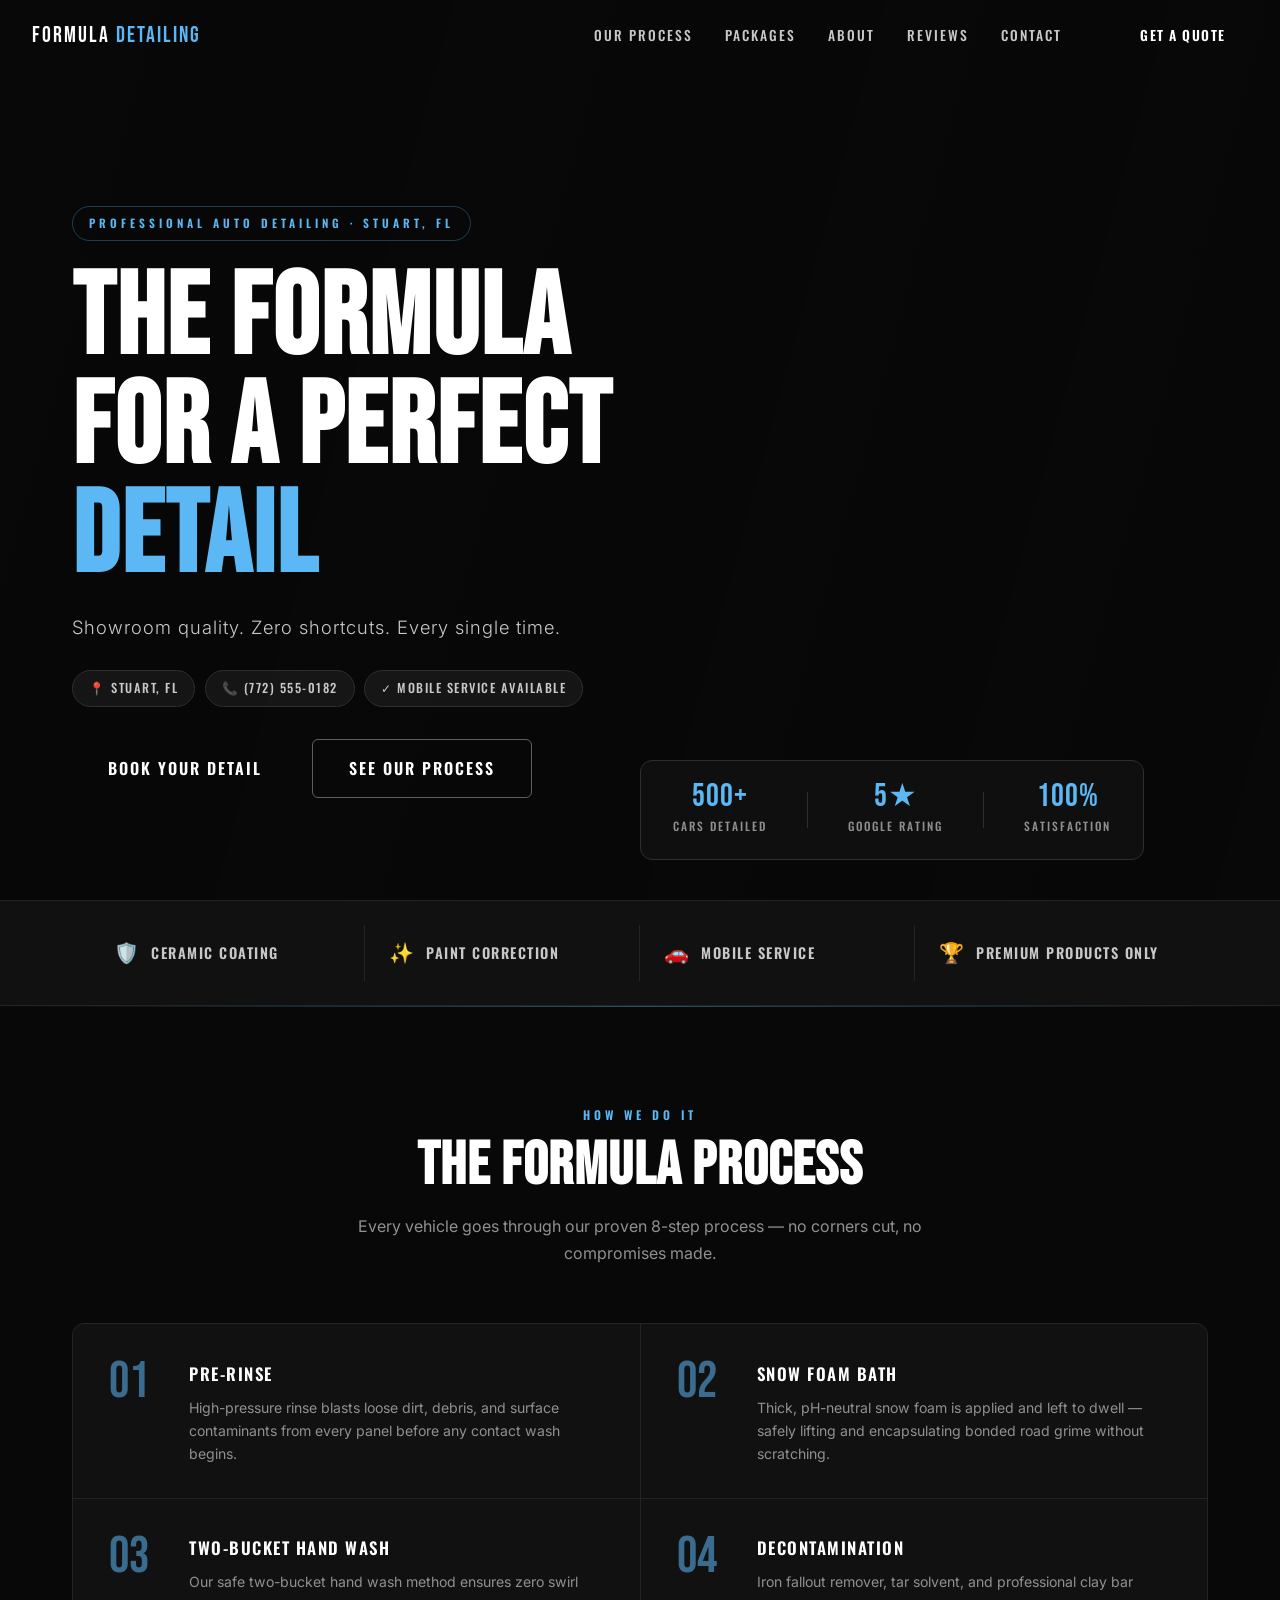
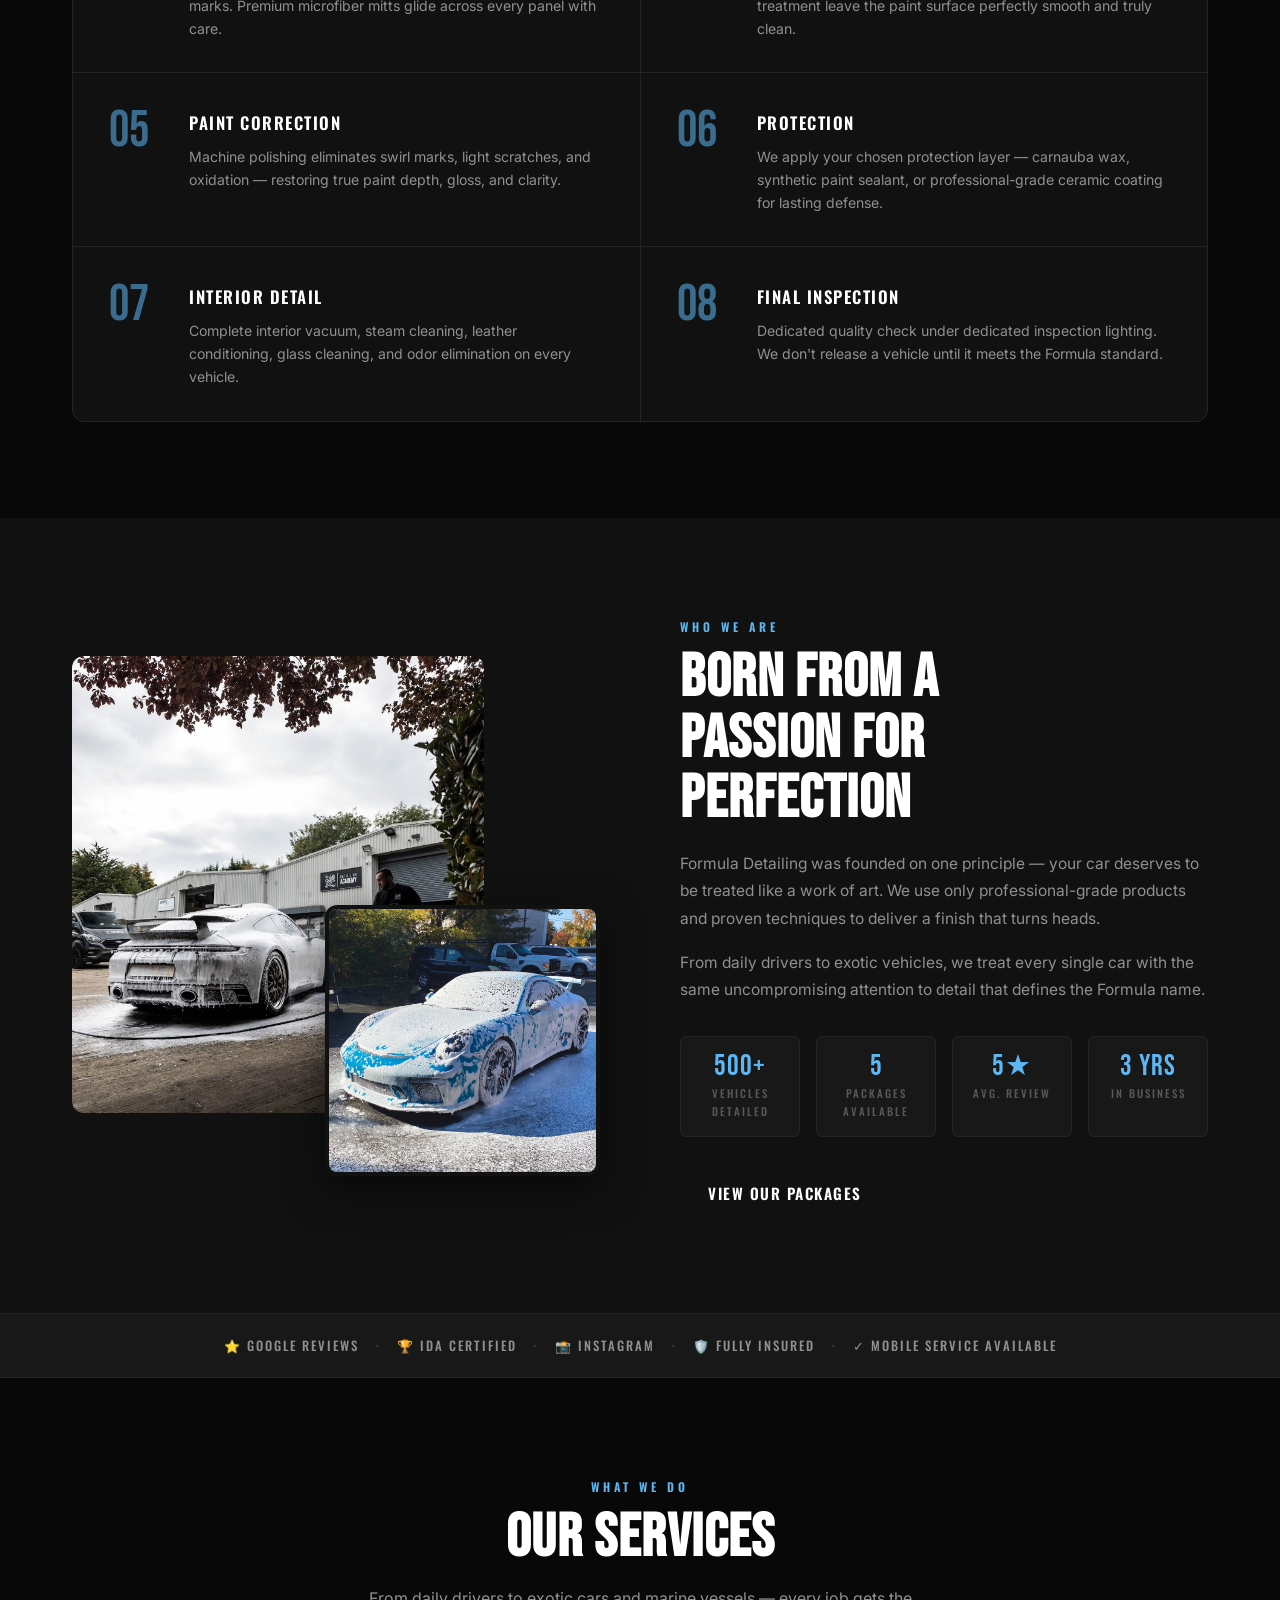
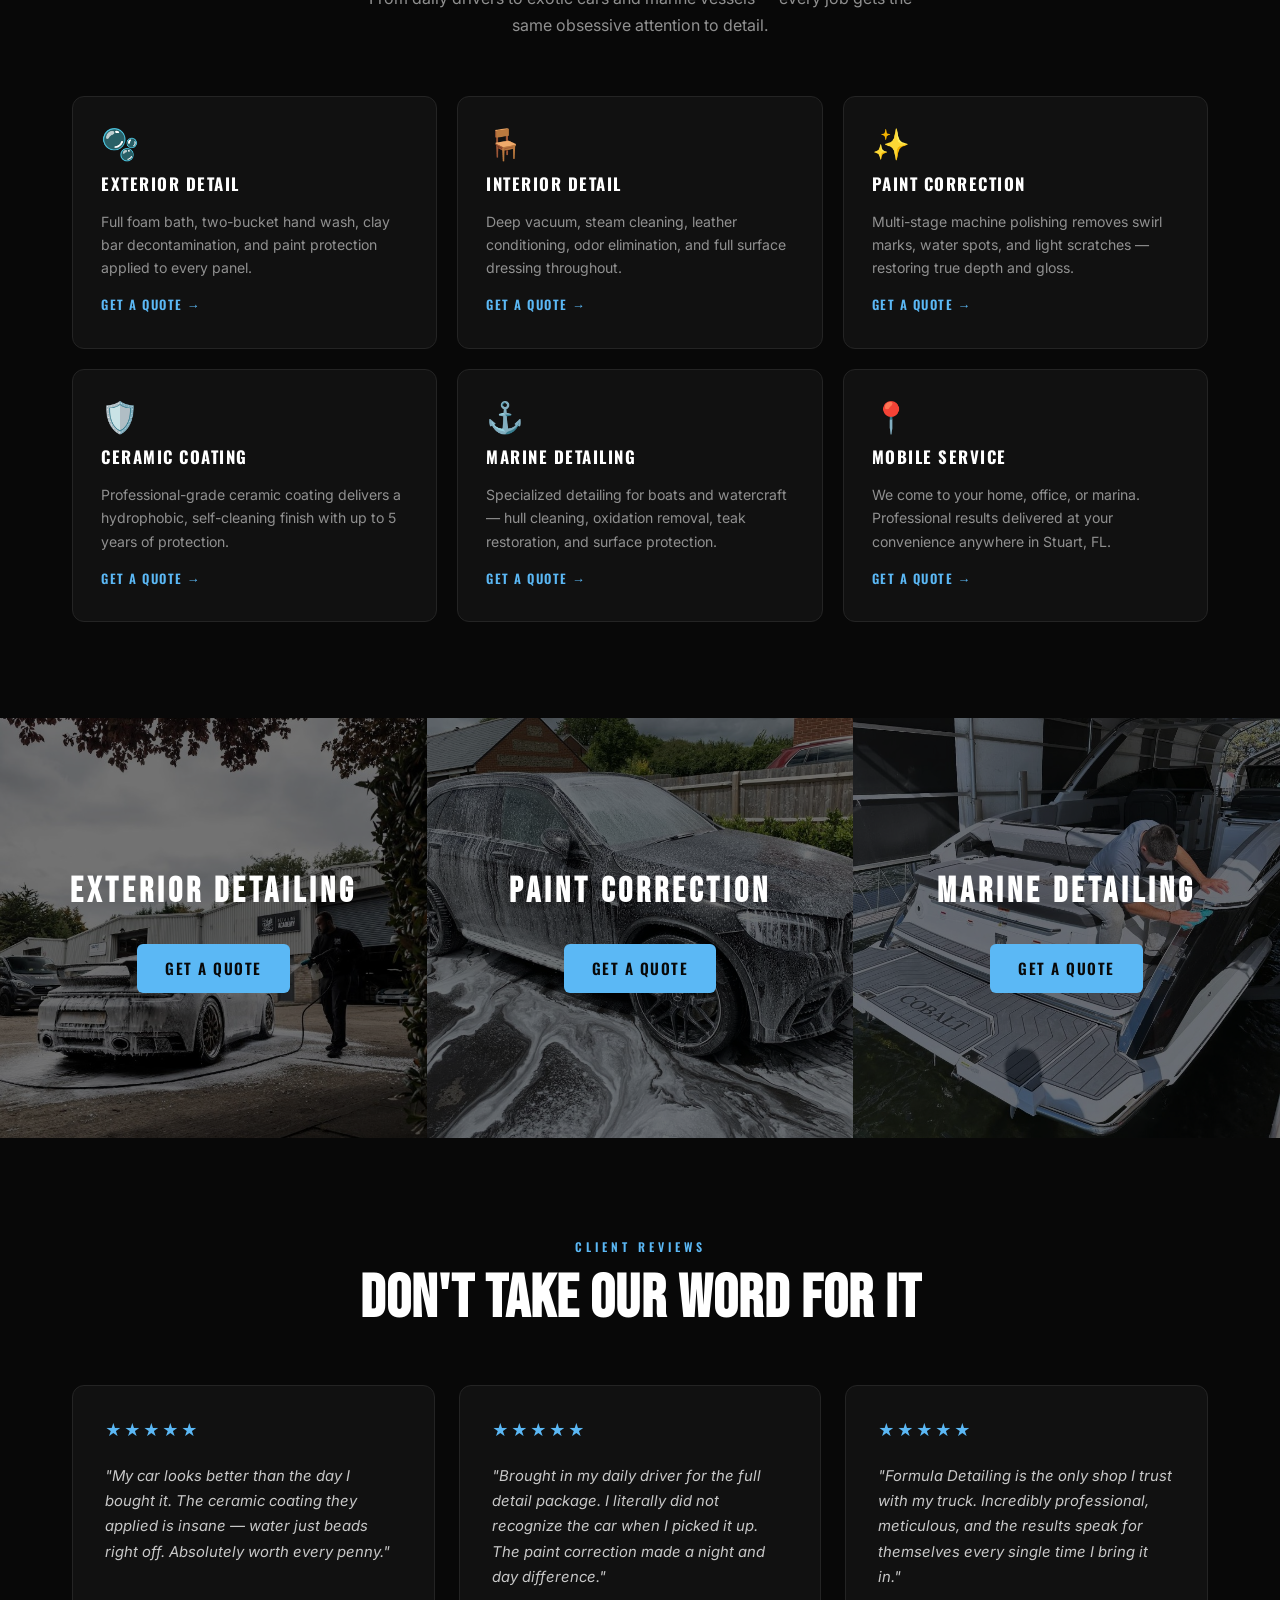
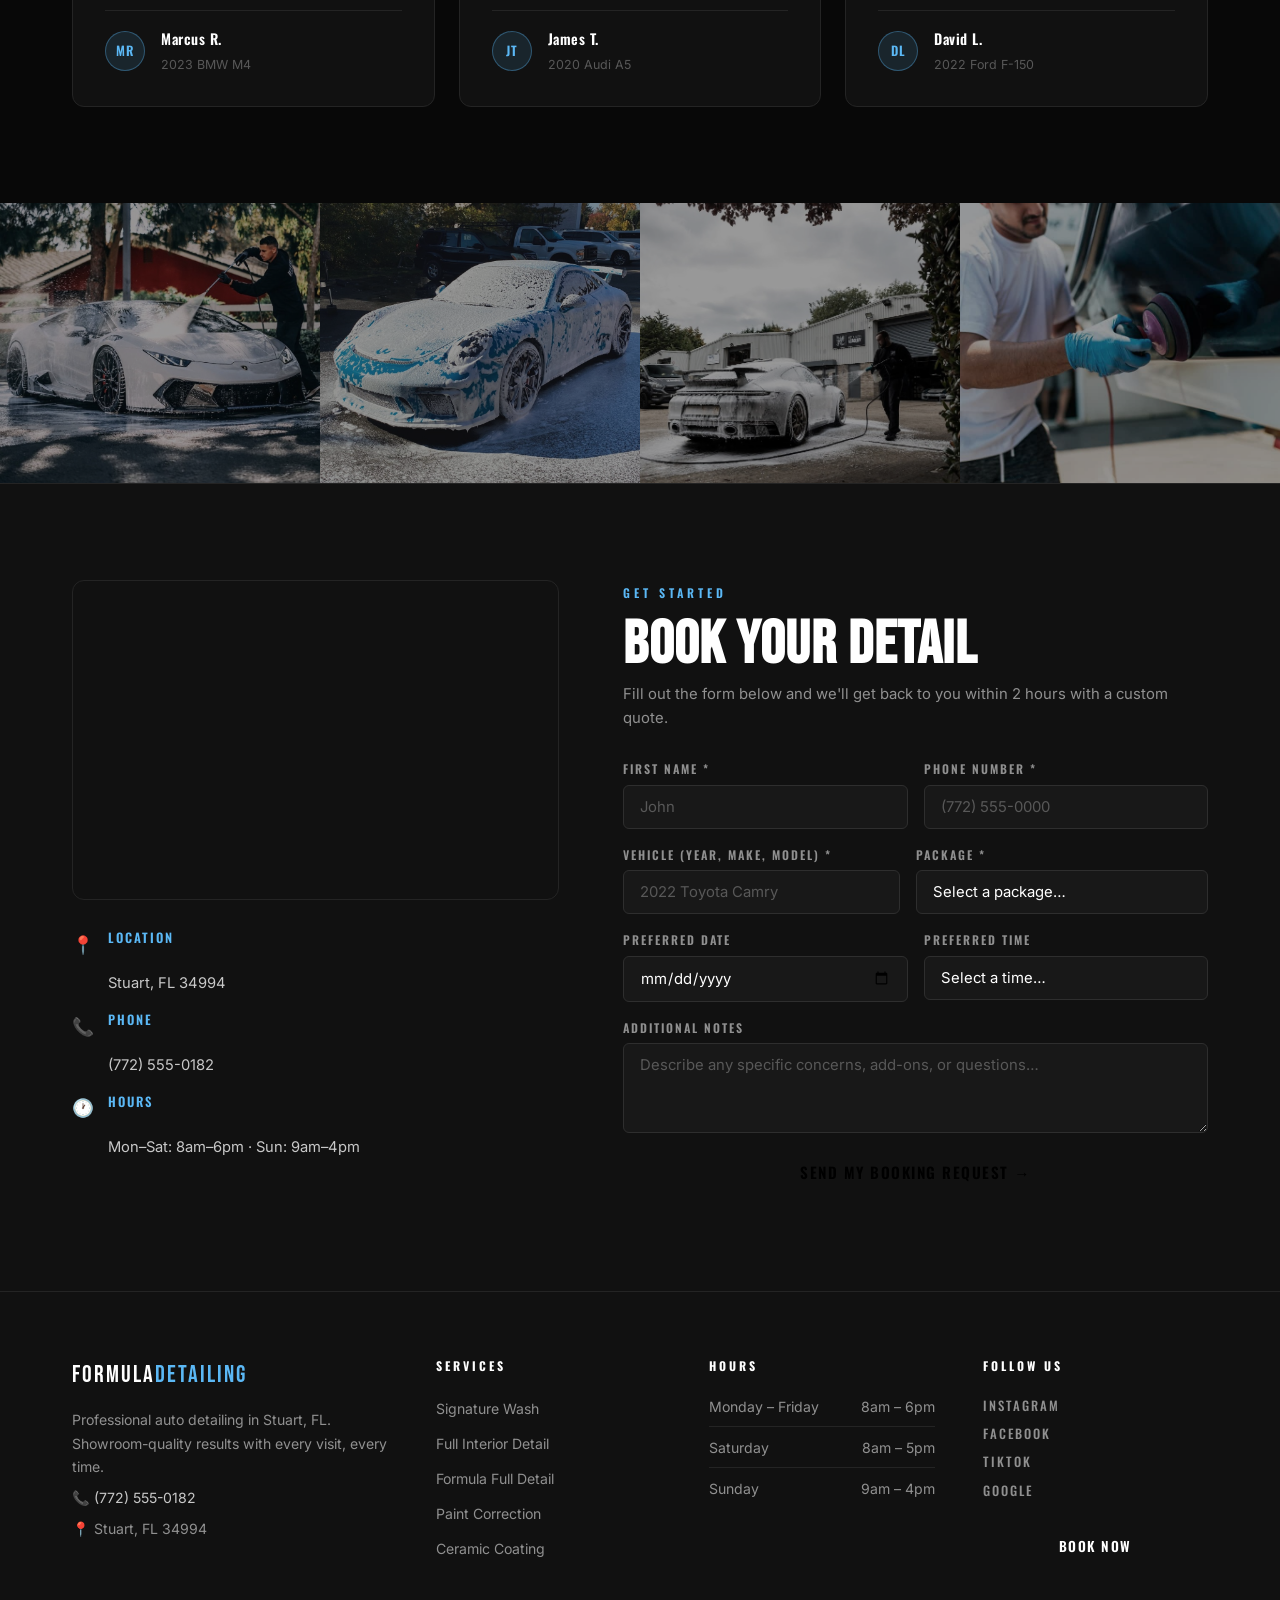
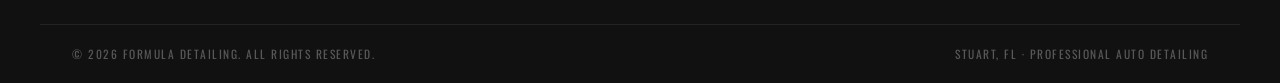
==== commit 810b4b58: "Real photos, no pricing, marine detailing added, cleaner layout Made-with: Cursor" ====
--- a/index.html
+++ b/index.html
@@ -187,8 +187,8 @@
     <div class="container">
       <div class="about-grid">
         <div class="about-images" data-reveal>
-          <img class="about-img about-img-main" src="about-lambo.png" alt="Lamborghini being washed" />
-          <img class="about-img about-img-accent" src="about-porsche.png" alt="Porsche covered in snow foam" />
+          <img class="about-img about-img-main" src="img-mercedes.png" alt="Mercedes being detailed" />
+          <img class="about-img about-img-accent" src="img-porsche-foam.png" alt="Porsche foam bath" />
         </div>
         <div class="about-copy" data-reveal>
           <span class="section-label">WHO WE ARE</span>
@@ -222,82 +222,56 @@
     </div>
   </div>
 
-  <!-- SERVICES / PACKAGES -->
+  <!-- SERVICES -->
   <section id="services" class="services-section">
     <div class="container">
       <div class="section-header" data-reveal>
-        <span class="section-label">WHAT WE OFFER</span>
-        <h2 class="section-title">DETAILING PACKAGES</h2>
-        <p class="section-sub">Choose the package that fits your vehicle's needs. Every package includes our full wash process.</p>
-      </div>
-      <div class="packages-grid">
-
-        <div class="package-card" data-reveal>
-          <div class="pkg-header">
-            <span class="pkg-tier">STARTER</span>
-            <h3 class="pkg-name">Signature Wash</h3>
-            <div class="pkg-price"><span class="price-from">from</span><span class="price-num">$75</span></div>
-          </div>
-          <ul class="pkg-list">
-            <li>Exterior hand wash &amp; dry</li>
-            <li>Wheel &amp; tire cleaning</li>
-            <li>Interior window cleaning</li>
-            <li>Interior vacuum</li>
-            <li>Tire dressing</li>
-          </ul>
-          <a href="#location" class="btn btn-outline-w pkg-btn">Book This Package</a>
-        </div>
-
-        <div class="package-card" data-reveal>
-          <div class="pkg-header">
-            <span class="pkg-tier">POPULAR</span>
-            <h3 class="pkg-name">Full Interior</h3>
-            <div class="pkg-price"><span class="price-from">from</span><span class="price-num">$150</span></div>
-          </div>
-          <ul class="pkg-list">
-            <li>Everything in Signature Wash</li>
-            <li>Deep interior vacuum</li>
-            <li>Steam cleaning</li>
-            <li>Leather conditioning</li>
-            <li>Odor elimination</li>
-            <li>Trim &amp; dash dressing</li>
-          </ul>
-          <a href="#location" class="btn btn-outline-w pkg-btn">Book This Package</a>
-        </div>
-
-        <div class="package-card package-featured" data-reveal>
-          <div class="pkg-badge-top">BEST VALUE</div>
-          <div class="pkg-header">
-            <span class="pkg-tier">COMPLETE</span>
-            <h3 class="pkg-name">Formula Full Detail</h3>
-            <div class="pkg-price"><span class="price-from">from</span><span class="price-num">$250</span></div>
-          </div>
-          <ul class="pkg-list">
-            <li>Full 8-step exterior process</li>
-            <li>Complete interior detail</li>
-            <li>Clay bar decontamination</li>
-            <li>Single-stage paint polish</li>
-            <li>Carnauba wax protection</li>
-            <li>Engine bay clean</li>
-          </ul>
-          <a href="#location" class="btn btn-gold pkg-btn">Book This Package</a>
-        </div>
-
-        <div class="package-card" data-reveal>
-          <div class="pkg-header">
-            <span class="pkg-tier">PREMIUM</span>
-            <h3 class="pkg-name">Ceramic Coating</h3>
-            <div class="pkg-price"><span class="price-from">from</span><span class="price-num">$800</span></div>
-          </div>
-          <ul class="pkg-list">
-            <li>Full detail prep included</li>
-            <li>Multi-stage paint correction</li>
-            <li>Professional ceramic coating</li>
-            <li>2–5 year protection</li>
-            <li>Hydrophobic finish</li>
-            <li>Certificate of installation</li>
-          </ul>
-          <a href="#location" class="btn btn-outline-w pkg-btn">Get a Custom Quote</a>
+        <span class="section-label">WHAT WE DO</span>
+        <h2 class="section-title">OUR SERVICES</h2>
+        <p class="section-sub">From daily drivers to exotic cars and marine vessels — every job gets the same obsessive attention to detail.</p>
+      </div>
+      <div class="services-grid">
+
+        <div class="service-card" data-reveal>
+          <div class="svc-icon">🫧</div>
+          <h3 class="svc-name">Exterior Detail</h3>
+          <p>Full foam bath, two-bucket hand wash, clay bar decontamination, and paint protection applied to every panel.</p>
+          <a href="#location" class="svc-link">Get a Quote →</a>
+        </div>
+
+        <div class="service-card" data-reveal>
+          <div class="svc-icon">🪑</div>
+          <h3 class="svc-name">Interior Detail</h3>
+          <p>Deep vacuum, steam cleaning, leather conditioning, odor elimination, and full surface dressing throughout.</p>
+          <a href="#location" class="svc-link">Get a Quote →</a>
+        </div>
+
+        <div class="service-card" data-reveal>
+          <div class="svc-icon">✨</div>
+          <h3 class="svc-name">Paint Correction</h3>
+          <p>Multi-stage machine polishing removes swirl marks, water spots, and light scratches — restoring true depth and gloss.</p>
+          <a href="#location" class="svc-link">Get a Quote →</a>
+        </div>
+
+        <div class="service-card" data-reveal>
+          <div class="svc-icon">🛡️</div>
+          <h3 class="svc-name">Ceramic Coating</h3>
+          <p>Professional-grade ceramic coating delivers a hydrophobic, self-cleaning finish with up to 5 years of protection.</p>
+          <a href="#location" class="svc-link">Get a Quote →</a>
+        </div>
+
+        <div class="service-card" data-reveal>
+          <div class="svc-icon">⚓</div>
+          <h3 class="svc-name">Marine Detailing</h3>
+          <p>Specialized detailing for boats and watercraft — hull cleaning, oxidation removal, teak restoration, and surface protection.</p>
+          <a href="#location" class="svc-link">Get a Quote →</a>
+        </div>
+
+        <div class="service-card" data-reveal>
+          <div class="svc-icon">📍</div>
+          <h3 class="svc-name">Mobile Service</h3>
+          <p>We come to your home, office, or marina. Professional results delivered at your convenience anywhere in Stuart, FL.</p>
+          <a href="#location" class="svc-link">Get a Quote →</a>
         </div>
 
       </div>
@@ -307,38 +281,25 @@
   <!-- CAT BLOCKS -->
   <div class="cat-blocks">
     <div class="cat-block">
-      <img src="https://images.unsplash.com/photo-1544636331-e26879cd4d9b?w=1200&q=80" alt="Exterior Detailing" loading="lazy" />
+      <img src="about-porsche.png" alt="Exterior Detailing" />
       <div class="cat-overlay">
         <h3>EXTERIOR DETAILING</h3>
-        <a href="#location" class="btn btn-gold">Book Now</a>
+        <a href="#location" class="btn btn-blue">Get a Quote</a>
       </div>
     </div>
     <div class="cat-block">
-      <img src="https://images.unsplash.com/photo-1503376780353-7e6692767b70?w=1200&q=80" alt="Interior Detailing" loading="lazy" />
+      <img src="img-polisher.png" alt="Paint Correction" />
       <div class="cat-overlay">
-        <h3>INTERIOR DETAILING</h3>
-        <a href="#location" class="btn btn-gold">Book Now</a>
-      </div>
-    </div>
-  </div>
-
-  <!-- STATS STRIP -->
-  <div class="stats-strip">
-    <div class="stat-item" data-reveal>
-      <span class="stat-num">500+</span>
-      <span class="stat-label">Cars Detailed</span>
-    </div>
-    <div class="stat-item" data-reveal>
-      <span class="stat-num">5★</span>
-      <span class="stat-label">Google Rating</span>
-    </div>
-    <div class="stat-item" data-reveal>
-      <span class="stat-num">8</span>
-      <span class="stat-label">Step Process</span>
-    </div>
-    <div class="stat-item" data-reveal>
-      <span class="stat-num">100%</span>
-      <span class="stat-label">Satisfaction Rate</span>
+        <h3>PAINT CORRECTION</h3>
+        <a href="#location" class="btn btn-blue">Get a Quote</a>
+      </div>
+    </div>
+    <div class="cat-block">
+      <img src="img-boat.png" alt="Marine Detailing" />
+      <div class="cat-overlay">
+        <h3>MARINE DETAILING</h3>
+        <a href="#location" class="btn btn-blue">Get a Quote</a>
+      </div>
     </div>
   </div>
 
@@ -384,10 +345,10 @@
 
   <!-- PHOTO STRIP -->
   <div class="photo-strip">
-    <div class="ps-item"><img src="https://images.unsplash.com/photo-1552519507-da3b142c6e3d?w=600&q=80" alt="Sports car" loading="lazy" /></div>
-    <div class="ps-item"><img src="https://images.unsplash.com/photo-1583121274602-3e2820c69888?w=600&q=80" alt="Car detail" loading="lazy" /></div>
-    <div class="ps-item"><img src="https://images.unsplash.com/photo-1511919884226-fd3cad34687c?w=600&q=80" alt="Clean car" loading="lazy" /></div>
-    <div class="ps-item"><img src="https://images.unsplash.com/photo-1533473359331-0135ef1b58bf?w=600&q=80" alt="Car polish" loading="lazy" /></div>
+    <div class="ps-item"><img src="about-lambo.png" alt="Lamborghini detail" /></div>
+    <div class="ps-item"><img src="img-porsche-foam.png" alt="Porsche foam bath" /></div>
+    <div class="ps-item"><img src="img-mercedes.png" alt="Mercedes detail" /></div>
+    <div class="ps-item"><img src="img-boat2.png" alt="Marine detailing" /></div>
   </div>
 
   <!-- BOOKING / LOCATION -->
--- a/style.css
+++ b/style.css
@@ -1,1425 +1,1115 @@
-/* =============================================
-   EL BARBERSHOP — style.css
-   Bold dark redesign · Stuart, FL
-============================================= */
-
+/* ============================================
+   FORMULA DETAILING — Black / White / Blue
+   ============================================ */
+
+/* ---------- TOKENS ---------- */
+:root {
+  --black:       #080808;
+  --surface-1:   #111111;
+  --surface-2:   #181818;
+  --border:      #242424;
+  --border-2:    #2e2e2e;
+  --blue:        #5bb8f5;
+  --blue-hover:  #7eceff;
+  --blue-dim:    rgba(91, 184, 245, 0.12);
+  --blue-glow:   rgba(91, 184, 245, 0.25);
+  --white:       #ffffff;
+  --gray-1:      #c8c8c8;
+  --gray-2:      #909090;
+  --gray-3:      #585858;
+  --nav-h:       72px;
+  --radius:      6px;
+  --radius-lg:   12px;
+  --transition:  0.25s ease;
+}
+
+/* ---------- RESET ---------- */
 *, *::before, *::after { box-sizing: border-box; margin: 0; padding: 0; }
-
-:root {
-  --black:   #0a0a0a;
-  --dark:    #111111;
-  --card:    #181818;
-  --mid:     #222222;
-  --light:   #2a2a2a;
-  --gold:    #c9a84c;
-  --gold-lt: #e8d080;
-  --white:   #f0ede8;
-  --muted:   #7a7a7a;
-  --border:  rgba(255,255,255,0.07);
-  --border-g:rgba(201,168,76,0.25);
-  --font-display: 'Bebas Neue', sans-serif;
-  --font-heading: 'Oswald', sans-serif;
-  --font-body:    'Inter', system-ui, sans-serif;
-  --trans: 0.32s cubic-bezier(0.4,0,0.2,1);
-}
-
 html { scroll-behavior: smooth; font-size: 16px; }
-
 body {
   background: var(--black);
   color: var(--white);
-  font-family: var(--font-body);
-  font-weight: 300;
-  line-height: 1.7;
+  font-family: 'Inter', sans-serif;
+  font-weight: 400;
+  line-height: 1.6;
   overflow-x: hidden;
 }
-
-img { display: block; width: 100%; }
-a   { color: inherit; text-decoration: none; }
-
-/* =============================================
-   UTILITY
-============================================= */
-
+img { display: block; width: 100%; height: 100%; object-fit: cover; }
+a { text-decoration: none; color: inherit; }
+ul { list-style: none; }
+button { cursor: pointer; font-family: inherit; border: none; background: none; }
+input, select, textarea {
+  font-family: 'Inter', sans-serif;
+  font-size: 0.95rem;
+}
+
+/* ---------- TYPOGRAPHY ---------- */
+.bebas { font-family: 'Bebas Neue', sans-serif; }
+.oswald { font-family: 'Oswald', sans-serif; }
+
+/* ---------- UTILITY ---------- */
 .container {
+  width: 100%;
   max-width: 1200px;
   margin: 0 auto;
-  padding: 0 32px;
-}
-
-.label {
-  display: block;
-  font-family: var(--font-body);
-  font-size: 0.65rem;
-  letter-spacing: 0.3em;
-  text-transform: uppercase;
-  color: var(--gold);
-  margin-bottom: 12px;
-  font-weight: 500;
-}
-
-.section-desc {
-  color: var(--muted);
-  font-size: 0.92rem;
-  max-width: 440px;
-}
-
-/* Buttons */
+  padding: 0 2rem;
+}
+
+/* ---------- BUTTONS ---------- */
 .btn {
   display: inline-flex;
   align-items: center;
   justify-content: center;
-  gap: 8px;
-  padding: 14px 32px;
-  font-family: var(--font-body);
-  font-size: 0.75rem;
-  font-weight: 500;
-  letter-spacing: 0.14em;
-  text-transform: uppercase;
-  border: 1px solid transparent;
-  cursor: pointer;
-  transition: background var(--trans), color var(--trans), border-color var(--trans), transform var(--trans);
-  border-radius: 2px;
+  gap: 0.4rem;
+  font-family: 'Oswald', sans-serif;
+  font-weight: 600;
+  font-size: 0.95rem;
+  letter-spacing: 1.5px;
+  text-transform: uppercase;
+  padding: 0.75rem 1.75rem;
+  border-radius: var(--radius);
+  transition: all var(--transition);
   white-space: nowrap;
 }
 
-.btn-gold {
-  background: var(--gold);
+.btn-blue {
+  background: var(--blue);
   color: var(--black);
-  border-color: var(--gold);
-}
-.btn-gold:hover {
-  background: var(--gold-lt);
-  border-color: var(--gold-lt);
-  transform: translateY(-1px);
+}
+.btn-blue:hover {
+  background: var(--blue-hover);
+  transform: translateY(-2px);
+  box-shadow: 0 8px 28px var(--blue-glow);
 }
 
 .btn-outline-w {
   background: transparent;
   color: var(--white);
-  border-color: rgba(240,237,232,0.35);
+  border: 1.5px solid rgba(255,255,255,0.35);
 }
 .btn-outline-w:hover {
   border-color: var(--white);
-  transform: translateY(-1px);
-}
-
-.btn-full { width: 100%; }
-
-/* Reveal */
-[data-reveal] {
-  opacity: 0;
-  transform: translateY(28px);
-  transition: opacity 0.7s ease, transform 0.7s ease;
-}
-[data-reveal].revealed { opacity: 1; transform: none; }
-
-/* =============================================
-   TOPBAR
-============================================= */
-
-.topbar {
-  background: var(--dark);
-  border-bottom: 1px solid var(--border);
-  font-size: 0.72rem;
-  color: var(--muted);
-  letter-spacing: 0.04em;
-}
-
-.topbar-inner {
-  max-width: 1200px;
-  margin: 0 auto;
-  padding: 10px 32px;
-  display: flex;
-  align-items: center;
-  gap: 14px;
-  flex-wrap: wrap;
-}
-
-.topbar-inner span,
-.topbar-inner a {
-  display: flex;
-  align-items: center;
-  gap: 6px;
-}
-
-.topbar-inner a {
-  color: var(--gold);
-  transition: color var(--trans);
-}
-.topbar-inner a:hover { color: var(--gold-lt); }
-
-.tb-sep {
-  color: var(--border);
-  font-size: 0.9rem;
-  display: block !important;
-}
-
-/* =============================================
+  background: rgba(255,255,255,0.06);
+  transform: translateY(-2px);
+}
+
+.btn-outline-blue {
+  background: transparent;
+  color: var(--blue);
+  border: 1.5px solid var(--blue);
+}
+.btn-outline-blue:hover {
+  background: var(--blue-dim);
+  transform: translateY(-2px);
+}
+
+.btn-lg { padding: 1rem 2.25rem; font-size: 1rem; letter-spacing: 2px; }
+.btn-block { width: 100%; }
+
+/* ---------- SECTION LABELS / TITLES ---------- */
+.section-label {
+  display: inline-block;
+  font-family: 'Oswald', sans-serif;
+  font-size: 0.75rem;
+  font-weight: 600;
+  letter-spacing: 4px;
+  text-transform: uppercase;
+  color: var(--blue);
+  margin-bottom: 0.75rem;
+}
+
+.section-title {
+  font-family: 'Bebas Neue', sans-serif;
+  font-size: clamp(2.4rem, 5vw, 3.8rem);
+  line-height: 1;
+  letter-spacing: 1px;
+  color: var(--white);
+  margin-bottom: 1rem;
+}
+
+.section-sub {
+  font-size: 1rem;
+  color: var(--gray-2);
+  max-width: 580px;
+  line-height: 1.7;
+}
+
+.section-header {
+  text-align: center;
+  margin-bottom: 3.5rem;
+}
+.section-header .section-sub { margin: 0 auto; }
+
+/* ============================================
    NAVBAR
-============================================= */
-
+   ============================================ */
 #navbar {
   position: fixed;
-  top: 0;
-  left: 0;
-  right: 0;
-  z-index: 100;
-  transition: background var(--trans), box-shadow var(--trans);
-}
-
+  top: 0; left: 0; right: 0;
+  z-index: 1000;
+  height: var(--nav-h);
+  background: transparent;
+  transition: background var(--transition), border-bottom var(--transition);
+}
 #navbar.scrolled {
-  background: rgba(10,10,10,0.97);
-  backdrop-filter: blur(16px);
-  -webkit-backdrop-filter: blur(16px);
-  box-shadow: 0 1px 0 var(--border);
-}
-
-.nav-inner {
-  display: flex;
-  align-items: center;
-  justify-content: space-between;
-  height: 68px;
-  padding: 0 40px;
+  background: rgba(8,8,8,0.96);
+  border-bottom: 1px solid var(--border);
+  backdrop-filter: blur(12px);
+}
+.nav-container {
   max-width: 1280px;
   margin: 0 auto;
-}
-
-.logo {
-  font-family: var(--font-heading);
-  font-size: 1.35rem;
-  font-weight: 700;
-  letter-spacing: 0.16em;
-  text-transform: uppercase;
-  color: var(--white);
-}
+  padding: 0 2rem;
+  height: 100%;
+  display: flex;
+  align-items: center;
+  gap: 2rem;
+}
+.nav-logo {
+  font-family: 'Bebas Neue', sans-serif;
+  font-size: 1.4rem;
+  letter-spacing: 2px;
+  line-height: 1;
+  display: flex;
+  align-items: baseline;
+  gap: 0.35rem;
+  flex-shrink: 0;
+}
+.logo-f { color: var(--white); }
+.logo-d { color: var(--blue); }
 
 .nav-links {
   display: flex;
   align-items: center;
-  gap: 34px;
-  list-style: none;
-}
-
+  gap: 2rem;
+  margin-left: auto;
+}
 .nav-links a {
-  font-size: 0.72rem;
-  letter-spacing: 0.14em;
-  text-transform: uppercase;
-  color: rgba(240,237,232,0.6);
-  transition: color var(--trans);
-  font-weight: 400;
-}
-.nav-links a:hover { color: var(--gold); }
-
-.nav-cta {
-  padding: 9px 22px !important;
-  background: var(--gold) !important;
-  color: var(--black) !important;
-  border-radius: 2px;
-  font-weight: 500 !important;
-}
-.nav-cta:hover {
-  background: var(--gold-lt) !important;
-  color: var(--black) !important;
-}
-
+  font-family: 'Oswald', sans-serif;
+  font-size: 0.85rem;
+  font-weight: 500;
+  letter-spacing: 2px;
+  text-transform: uppercase;
+  color: var(--gray-1);
+  transition: color var(--transition);
+}
+.nav-links a:hover,
+.nav-links a.active { color: var(--white); }
+
+.nav-cta { margin-left: 1.5rem; padding: 0.6rem 1.4rem; font-size: 0.85rem; }
+
+/* hamburger */
 .hamburger {
   display: none;
   flex-direction: column;
   gap: 5px;
-  background: none;
-  border: none;
-  cursor: pointer;
-  padding: 4px;
+  padding: 6px;
+  margin-left: auto;
 }
 .hamburger span {
   display: block;
-  width: 22px;
-  height: 1.5px;
+  width: 24px;
+  height: 2px;
   background: var(--white);
-  transition: var(--trans);
-}
-.hamburger.open span:nth-child(1) { transform: translateY(6.5px) rotate(45deg); }
-.hamburger.open span:nth-child(2) { opacity: 0; }
-.hamburger.open span:nth-child(3) { transform: translateY(-6.5px) rotate(-45deg); }
-
-.mobile-menu {
-  display: none;
+  transition: all var(--transition);
+  transform-origin: center;
+}
+.hamburger.open span:nth-child(1) { transform: translateY(7px) rotate(45deg); }
+.hamburger.open span:nth-child(2) { opacity: 0; transform: scaleX(0); }
+.hamburger.open span:nth-child(3) { transform: translateY(-7px) rotate(-45deg); }
+
+/* mobile nav */
+.mobile-nav {
+  position: fixed;
+  inset: 0;
+  z-index: 999;
+  background: var(--black);
+  display: flex;
   flex-direction: column;
-  padding: 16px 40px 24px;
-  background: rgba(10,10,10,0.98);
-  border-top: 1px solid var(--border);
-  gap: 2px;
-}
-.mobile-menu.open { display: flex; }
-
-.mob-link {
-  font-size: 0.78rem;
-  letter-spacing: 0.14em;
-  text-transform: uppercase;
-  color: rgba(240,237,232,0.6);
-  padding: 10px 0;
-  border-bottom: 1px solid var(--border);
-  transition: color var(--trans);
-}
-.mob-link:hover, .mob-cta { color: var(--gold); }
-
-/* =============================================
+  align-items: center;
+  justify-content: center;
+  gap: 2.5rem;
+  transform: translateX(100%);
+  transition: transform 0.35s cubic-bezier(0.4, 0, 0.2, 1);
+}
+.mobile-nav.open { transform: translateX(0); }
+.mobile-nav ul { display: flex; flex-direction: column; align-items: center; gap: 0.5rem; }
+.mobile-nav a {
+  font-family: 'Bebas Neue', sans-serif;
+  font-size: 2.2rem;
+  letter-spacing: 3px;
+  color: var(--gray-1);
+  transition: color var(--transition);
+}
+.mobile-nav a:hover { color: var(--blue); }
+.mobile-cta { font-size: 1rem; padding: 0.85rem 2.5rem; }
+
+/* ============================================
    HERO
-============================================= */
-
+   ============================================ */
 #hero {
   position: relative;
   min-height: 100vh;
   display: flex;
-  align-items: center;
+  flex-direction: column;
+  justify-content: center;
   overflow: hidden;
 }
-
 .hero-bg {
   position: absolute;
   inset: 0;
-}
-
-.hero-bg img {
-  width: 100%;
-  height: 100%;
-  object-fit: cover;
-  object-position: center 40%;
-  display: block;
-}
-
+  background-image: url('https://images.unsplash.com/photo-1614162692292-7ac56d7f7f1e?w=1920&q=85');
+  background-size: cover;
+  background-position: center 40%;
+  will-change: transform;
+}
 .hero-overlay {
   position: absolute;
   inset: 0;
   background: linear-gradient(
     105deg,
-    rgba(10,10,10,0.94) 0%,
-    rgba(10,10,10,0.78) 45%,
-    rgba(10,10,10,0.35) 100%
+    rgba(8,8,8,0.88) 0%,
+    rgba(8,8,8,0.65) 55%,
+    rgba(8,8,8,0.35) 100%
   );
 }
-
-.hero-inner {
+.hero-content {
   position: relative;
   z-index: 2;
-  width: 100%;
-  max-width: 1200px;
-  margin: 0 auto;
-  padding: 140px 32px 100px;
-  display: grid;
-  grid-template-columns: 1fr 360px;
-  gap: 60px;
-  align-items: center;
-}
-
-.hero-tag {
-  font-size: 0.7rem;
-  letter-spacing: 0.25em;
-  text-transform: uppercase;
-  color: var(--gold);
-  margin-bottom: 18px;
-  font-weight: 400;
-}
-
+  padding: calc(var(--nav-h) + 4rem) 2rem 2rem;
+  max-width: 760px;
+  margin-left: calc((100vw - 1200px) / 2);
+  padding-left: 2rem;
+}
+@media (max-width: 1240px) { .hero-content { margin-left: 0; } }
+
+.hero-badge {
+  display: inline-flex;
+  align-items: center;
+  gap: 0.5rem;
+  font-family: 'Oswald', sans-serif;
+  font-size: 0.72rem;
+  font-weight: 600;
+  letter-spacing: 4px;
+  text-transform: uppercase;
+  color: var(--blue);
+  border: 1px solid rgba(91,184,245,0.3);
+  border-radius: 100px;
+  padding: 0.45rem 1rem;
+  margin-bottom: 1.5rem;
+  opacity: 0;
+  transform: translateY(16px);
+  animation: fadeUp 0.6s ease forwards;
+}
 .hero-title {
-  font-family: var(--font-display);
-  font-size: clamp(5rem, 11vw, 10rem);
-  line-height: 0.88;
-  letter-spacing: 0.03em;
+  font-family: 'Bebas Neue', sans-serif;
+  font-size: clamp(3.5rem, 9vw, 7.5rem);
+  line-height: 0.95;
+  letter-spacing: 2px;
   color: var(--white);
-  text-transform: uppercase;
-  display: flex;
-  flex-direction: column;
-  margin-bottom: 36px;
-}
-
-.hero-title .accent { color: var(--gold); }
-
+  margin-bottom: 1.25rem;
+  opacity: 0;
+  transform: translateY(20px);
+  animation: fadeUp 0.7s 0.1s ease forwards;
+}
+.hero-accent { color: var(--blue); }
+.hero-sub {
+  font-size: 1.15rem;
+  color: var(--gray-1);
+  font-weight: 300;
+  letter-spacing: 1px;
+  margin-bottom: 1.75rem;
+  opacity: 0;
+  transform: translateY(16px);
+  animation: fadeUp 0.7s 0.2s ease forwards;
+}
 .hero-pills {
   display: flex;
-  gap: 10px;
   flex-wrap: wrap;
-}
-
+  gap: 0.6rem;
+  margin-bottom: 2rem;
+  opacity: 0;
+  transform: translateY(16px);
+  animation: fadeUp 0.7s 0.3s ease forwards;
+}
 .pill {
-  display: inline-flex;
-  align-items: center;
-  gap: 6px;
-  padding: 8px 16px;
+  font-family: 'Oswald', sans-serif;
+  font-size: 0.78rem;
+  font-weight: 500;
+  letter-spacing: 1.5px;
+  text-transform: uppercase;
+  color: var(--gray-1);
   background: rgba(255,255,255,0.06);
-  border: 1px solid rgba(255,255,255,0.12);
-  border-radius: 2px;
+  border: 1px solid var(--border-2);
+  border-radius: 100px;
+  padding: 0.45rem 1rem;
+}
+.hero-actions {
+  display: flex;
+  flex-wrap: wrap;
+  gap: 0.85rem;
+  opacity: 0;
+  transform: translateY(16px);
+  animation: fadeUp 0.7s 0.4s ease forwards;
+}
+.hero-card {
+  position: absolute;
+  bottom: 2.5rem;
+  left: 50%;
+  transform: translateX(-50%);
+  z-index: 2;
+  background: rgba(17,17,17,0.9);
+  border: 1px solid var(--border-2);
+  border-radius: var(--radius-lg);
+  backdrop-filter: blur(16px);
+  padding: 1.25rem 2rem;
+  opacity: 0;
+  animation: fadeUp 0.8s 0.55s ease forwards;
+}
+.hc-row {
+  display: flex;
+  align-items: center;
+  gap: 2.5rem;
+}
+.hc-stat { text-align: center; }
+.hc-num {
+  display: block;
+  font-family: 'Bebas Neue', sans-serif;
+  font-size: 2rem;
+  letter-spacing: 1px;
+  color: var(--blue);
+  line-height: 1;
+}
+.hc-label {
+  font-family: 'Oswald', sans-serif;
   font-size: 0.72rem;
-  letter-spacing: 0.06em;
-  color: rgba(240,237,232,0.8);
-}
-
-/* Hero card */
-.hero-card {
-  background: rgba(10,10,10,0.88);
-  border: 1px solid var(--border-g);
-  padding: 36px 32px;
-  border-radius: 2px;
-  backdrop-filter: blur(20px);
-  -webkit-backdrop-filter: blur(20px);
-}
-
-.card-tag {
-  font-size: 0.65rem;
-  letter-spacing: 0.28em;
-  text-transform: uppercase;
-  color: var(--gold);
-  display: block;
-  margin-bottom: 10px;
-}
-
-.hero-card h3 {
-  font-family: var(--font-heading);
-  font-size: 1.6rem;
-  font-weight: 600;
-  letter-spacing: 0.06em;
-  text-transform: uppercase;
-  margin-bottom: 24px;
-  color: var(--white);
-}
-
-.card-info {
-  display: flex;
-  flex-direction: column;
-  gap: 16px;
-  margin-bottom: 28px;
-  padding-bottom: 28px;
-  border-bottom: 1px solid var(--border);
-}
-
-.card-row {
-  display: flex;
-  flex-direction: column;
-  gap: 4px;
-}
-
-.card-label {
-  font-size: 0.62rem;
-  letter-spacing: 0.2em;
-  text-transform: uppercase;
-  color: var(--gold);
   font-weight: 500;
-}
-
-.card-row span,
-.card-row a {
-  font-size: 0.88rem;
-  color: rgba(240,237,232,0.75);
-  line-height: 1.6;
-}
-
-.card-row a { color: var(--white); }
-.card-row a:hover { color: var(--gold); }
-
-.hero-card .btn { width: 100%; margin-bottom: 10px; }
-.hero-card .btn:last-child { margin-bottom: 0; }
-
-/* =============================================
+  letter-spacing: 2px;
+  text-transform: uppercase;
+  color: var(--gray-2);
+  margin-top: 0.2rem;
+}
+.hc-divider {
+  width: 1px;
+  height: 36px;
+  background: var(--border-2);
+}
+
+/* ============================================
    FEATURES STRIP
-============================================= */
-
+   ============================================ */
 .features {
-  background: var(--dark);
+  background: var(--surface-1);
   border-top: 1px solid var(--border);
   border-bottom: 1px solid var(--border);
-  padding: 64px 0;
-}
-
+  padding: 1.5rem 2rem;
+}
 .features-grid {
+  max-width: 1100px;
+  margin: 0 auto;
   display: grid;
   grid-template-columns: repeat(4, 1fr);
   gap: 0;
 }
-
-.feat {
-  padding: 36px 32px;
+.feature-item {
+  display: flex;
+  align-items: center;
+  gap: 0.75rem;
+  padding: 0.75rem 1.5rem;
   border-right: 1px solid var(--border);
-  transition: background var(--trans);
-}
-.feat:last-child { border-right: none; }
-.feat:hover { background: rgba(255,255,255,0.02); }
-
-.feat-icon {
-  width: 52px;
-  height: 52px;
-  background: rgba(201,168,76,0.1);
-  border: 1px solid var(--border-g);
-  border-radius: 2px;
-  display: flex;
-  align-items: center;
-  justify-content: center;
-  color: var(--gold);
-  margin-bottom: 20px;
-}
-
-.feat h4 {
-  font-family: var(--font-heading);
-  font-size: 1rem;
+}
+.feature-item:last-child { border-right: none; }
+.feat-icon { font-size: 1.25rem; flex-shrink: 0; }
+.feat-text {
+  font-family: 'Oswald', sans-serif;
+  font-size: 0.9rem;
   font-weight: 600;
-  letter-spacing: 0.06em;
+  letter-spacing: 1.5px;
+  text-transform: uppercase;
+  color: var(--gray-1);
+}
+
+/* ============================================
+   PROCESS SECTION
+   ============================================ */
+.process-section {
+  padding: 6rem 0;
+  background: var(--black);
+  position: relative;
+}
+.process-section::before {
+  content: '';
+  position: absolute;
+  top: 0; left: 0; right: 0;
+  height: 1px;
+  background: linear-gradient(90deg, transparent, var(--blue), transparent);
+  opacity: 0.4;
+}
+.process-grid {
+  display: grid;
+  grid-template-columns: repeat(2, 1fr);
+  gap: 1px;
+  background: var(--border);
+  border: 1px solid var(--border);
+  border-radius: var(--radius-lg);
+  overflow: hidden;
+}
+.process-step {
+  display: flex;
+  align-items: flex-start;
+  gap: 1.5rem;
+  padding: 2rem 2.25rem;
+  background: var(--surface-1);
+  transition: background var(--transition);
+  cursor: default;
+}
+.process-step:hover { background: var(--surface-2); }
+.step-num {
+  font-family: 'Bebas Neue', sans-serif;
+  font-size: 3.2rem;
+  line-height: 1;
+  color: var(--blue);
+  opacity: 0.55;
+  min-width: 56px;
+  transition: opacity var(--transition);
+}
+.process-step:hover .step-num { opacity: 0.9; }
+.step-body { flex: 1; padding-top: 0.3rem; }
+.step-title {
+  font-family: 'Oswald', sans-serif;
+  font-size: 1.05rem;
+  font-weight: 600;
+  letter-spacing: 1.5px;
   text-transform: uppercase;
   color: var(--white);
-  margin-bottom: 10px;
-}
-
-.feat p {
-  font-size: 0.86rem;
-  color: var(--muted);
-  line-height: 1.7;
-  margin-bottom: 18px;
-}
-
-.feat-link {
-  font-size: 0.72rem;
-  letter-spacing: 0.1em;
-  text-transform: uppercase;
-  color: var(--gold);
-  transition: color var(--trans);
-  font-weight: 500;
-}
-.feat-link:hover { color: var(--gold-lt); }
-
-/* =============================================
+  margin-bottom: 0.5rem;
+}
+.step-desc {
+  font-size: 0.88rem;
+  color: var(--gray-2);
+  line-height: 1.65;
+}
+
+/* ============================================
    ABOUT
-============================================= */
-
-.about { background: var(--black); padding: 120px 0; }
-
-.about-inner {
+   ============================================ */
+.about-section {
+  padding: 6rem 0;
+  background: var(--surface-1);
+}
+.about-grid {
   display: grid;
   grid-template-columns: 1fr 1fr;
-  gap: 80px;
-  align-items: center;
-}
-
-.about-photos {
-  display: grid;
-  grid-template-columns: 1fr 1fr;
-  grid-template-rows: 320px 200px;
-  gap: 8px;
-}
-
+  gap: 5rem;
+  align-items: center;
+}
+.about-images {
+  position: relative;
+  height: 520px;
+}
+.about-img {
+  border-radius: var(--radius-lg);
+  object-fit: cover;
+}
 .about-img-main {
-  grid-column: span 2;
-  width: 100%;
-  height: 100%;
-  object-fit: cover;
-  display: block;
-  border-radius: 2px;
-}
-
-.about-img-sub {
-  grid-column: span 2;
-  width: 100%;
-  height: 100%;
-  object-fit: cover;
-  object-position: center 30%;
-  display: block;
-  border-radius: 2px;
-}
-
-.about-content h2 {
-  font-family: var(--font-heading);
-  font-size: clamp(1.8rem, 3vw, 2.6rem);
-  font-weight: 700;
-  letter-spacing: 0.04em;
-  text-transform: uppercase;
-  line-height: 1.15;
-  color: var(--white);
-  margin-bottom: 24px;
-}
-
-.about-content p {
-  font-size: 0.92rem;
-  color: var(--muted);
-  line-height: 1.85;
-  margin-bottom: 18px;
-}
-
+  position: absolute;
+  top: 0; left: 0;
+  width: 78%;
+  height: 88%;
+}
+.about-img-accent {
+  position: absolute;
+  bottom: 0; right: 0;
+  width: 52%;
+  height: 52%;
+  border: 4px solid var(--surface-1);
+  box-shadow: 0 12px 40px rgba(0,0,0,0.6);
+}
+.about-copy .section-title { margin-bottom: 1.25rem; }
+.about-copy p {
+  font-size: 0.97rem;
+  color: var(--gray-2);
+  line-height: 1.75;
+  margin-bottom: 1.1rem;
+}
 .about-stats {
   display: grid;
   grid-template-columns: repeat(4, 1fr);
-  gap: 0;
+  gap: 1rem;
+  margin: 2rem 0;
+}
+.ab-stat {
+  display: flex;
+  flex-direction: column;
+  gap: 0.25rem;
+  padding: 1rem;
+  background: var(--surface-2);
   border: 1px solid var(--border);
-  border-radius: 2px;
-  overflow: hidden;
-  margin: 36px 0;
-}
-
-.astat {
-  padding: 20px 16px;
+  border-radius: var(--radius);
   text-align: center;
-  border-right: 1px solid var(--border);
-  background: var(--dark);
-}
-.astat:last-child { border-right: none; }
-
-.astat-num {
-  display: block;
-  font-family: var(--font-display);
-  font-size: 2rem;
-  color: var(--gold);
+}
+.ab-num {
+  font-family: 'Bebas Neue', sans-serif;
+  font-size: 1.8rem;
+  letter-spacing: 1px;
+  color: var(--blue);
   line-height: 1;
-  letter-spacing: 0.04em;
-}
-
-.astat-label {
-  display: block;
-  font-size: 0.62rem;
-  letter-spacing: 0.14em;
-  text-transform: uppercase;
-  color: var(--muted);
-  margin-top: 4px;
-}
-
-/* =============================================
+}
+.ab-label {
+  font-family: 'Oswald', sans-serif;
+  font-size: 0.68rem;
+  font-weight: 500;
+  letter-spacing: 2px;
+  text-transform: uppercase;
+  color: var(--gray-3);
+}
+
+/* ============================================
    TRUST STRIP
-============================================= */
-
+   ============================================ */
 .trust-strip {
-  background: var(--dark);
+  background: var(--surface-2);
   border-top: 1px solid var(--border);
   border-bottom: 1px solid var(--border);
-  padding: 18px 0;
+  padding: 1rem 2rem;
   overflow: hidden;
 }
-
 .trust-inner {
   display: flex;
   align-items: center;
-  gap: 20px;
+  justify-content: center;
   flex-wrap: wrap;
-}
-
-.trust-item {
-  display: flex;
-  align-items: center;
-  gap: 7px;
-  font-size: 0.72rem;
-  letter-spacing: 0.12em;
-  text-transform: uppercase;
-  color: var(--muted);
-  font-weight: 400;
-}
-
-.trust-sep {
-  color: var(--border-g);
-  font-size: 1.2rem;
-}
-
-/* =============================================
-   PRICING
-============================================= */
-
-.pricing-section {
+  gap: 0.6rem 1rem;
+  font-family: 'Oswald', sans-serif;
+  font-size: 0.8rem;
+  font-weight: 500;
+  letter-spacing: 2px;
+  text-transform: uppercase;
+  color: var(--gray-2);
+}
+.trust-sep { color: var(--border-2); font-size: 1.2rem; }
+
+/* ============================================
+   SERVICES
+   ============================================ */
+.services-section {
+  padding: 6rem 0;
   background: var(--black);
-  padding: 112px 0;
-}
-
-.pricing-header {
-  display: flex;
-  align-items: flex-end;
-  justify-content: space-between;
-  gap: 24px;
-  margin-bottom: 64px;
-  padding-bottom: 40px;
-  border-bottom: 1px solid var(--border);
-}
-
-.pricing-header h2 {
-  font-family: var(--font-heading);
-  font-size: clamp(1.8rem, 3.5vw, 2.8rem);
+}
+.services-grid {
+  display: grid;
+  grid-template-columns: repeat(3, 1fr);
+  gap: 1.25rem;
+}
+.service-card {
+  background: var(--surface-1);
+  border: 1px solid var(--border);
+  border-radius: var(--radius-lg);
+  padding: 2rem 1.75rem;
+  display: flex;
+  flex-direction: column;
+  gap: 0.75rem;
+  transition: border-color var(--transition), transform var(--transition), background var(--transition);
+}
+.service-card:hover {
+  border-color: rgba(91, 184, 245, 0.35);
+  background: var(--surface-2);
+  transform: translateY(-4px);
+}
+.svc-icon {
+  font-size: 1.9rem;
+  line-height: 1;
+}
+.svc-name {
+  font-family: 'Oswald', sans-serif;
+  font-size: 1.05rem;
   font-weight: 700;
-  letter-spacing: 0.04em;
+  letter-spacing: 1.5px;
   text-transform: uppercase;
   color: var(--white);
-  margin-bottom: 8px;
-  line-height: 1.1;
-}
-
-.pricing-grid {
-  display: grid;
-  grid-template-columns: 1fr 1fr;
-  gap: 0 64px;
-}
-
-.pricing-col { display: flex; flex-direction: column; }
-
-.price-item {
-  display: flex;
-  align-items: baseline;
-  gap: 8px;
-  padding: 20px 0;
-  border-bottom: 1px solid var(--border);
-}
-
-.pi-name {
-  font-family: var(--font-heading);
-  font-size: 1.05rem;
-  font-weight: 500;
-  letter-spacing: 0.06em;
-  text-transform: uppercase;
-  color: var(--white);
-  white-space: nowrap;
-}
-
-.pi-dots {
+}
+.service-card p {
+  font-size: 0.88rem;
+  color: var(--gray-2);
+  line-height: 1.65;
   flex: 1;
-  border-bottom: 1px dotted rgba(255,255,255,0.12);
-  margin: 0 10px;
-  position: relative;
-  top: -5px;
-}
-
-.pi-price {
-  font-family: var(--font-heading);
-  font-size: 1.2rem;
+}
+.svc-link {
+  font-family: 'Oswald', sans-serif;
+  font-size: 0.8rem;
   font-weight: 600;
-  color: var(--gold);
-  letter-spacing: 0.06em;
-  white-space: nowrap;
-}
-
-.highlight-price .pi-name { color: var(--gold-lt); }
-.highlight-price .pi-price { color: var(--gold-lt); font-size: 1.35rem; }
-.highlight-price { border-bottom: 1px solid var(--border-g); }
-
-.pi-desc {
-  font-size: 0.82rem;
-  color: var(--muted);
-  padding: 8px 0 20px;
-  line-height: 1.6;
-}
-
-.accent-desc { color: rgba(201,168,76,0.6); }
-
-.pricing-cta {
-  margin-top: 48px;
-  text-align: center;
-}
-
-/* =============================================
-   CATEGORY BLOCKS
-============================================= */
-
+  letter-spacing: 1.5px;
+  text-transform: uppercase;
+  color: var(--blue);
+  transition: color var(--transition);
+  margin-top: 0.25rem;
+}
+.svc-link:hover { color: var(--blue-hover); }
+
+/* ============================================
+   CAT BLOCKS
+   ============================================ */
 .cat-blocks {
   display: grid;
-  grid-template-columns: 1fr 1fr;
-  height: 560px;
-}
-
+  grid-template-columns: repeat(3, 1fr);
+  height: 420px;
+}
 .cat-block {
   position: relative;
   overflow: hidden;
-  cursor: pointer;
-}
-
+}
 .cat-block img {
-  width: 100%;
-  height: 100%;
-  object-fit: cover;
-  display: block;
-  transition: transform 0.8s cubic-bezier(0.4,0,0.2,1);
-}
-
-.cat-block:hover img { transform: scale(1.06); }
-
+  transition: transform 0.6s ease;
+  filter: brightness(0.45);
+}
+.cat-block:hover img {
+  transform: scale(1.05);
+  filter: brightness(0.55);
+}
 .cat-overlay {
   position: absolute;
   inset: 0;
-  background: linear-gradient(
-    to top,
-    rgba(10,10,10,0.9) 0%,
-    rgba(10,10,10,0.4) 50%,
-    rgba(10,10,10,0.15) 100%
-  );
-  display: flex;
-  align-items: flex-end;
-  padding: 52px 48px;
-  transition: background var(--trans);
-}
-
-.cat-block:hover .cat-overlay {
-  background: linear-gradient(
-    to top,
-    rgba(10,10,10,0.95) 0%,
-    rgba(10,10,10,0.5) 60%,
-    rgba(10,10,10,0.2) 100%
-  );
-}
-
-.cat-tag {
-  font-size: 0.65rem;
-  letter-spacing: 0.28em;
-  text-transform: uppercase;
-  color: var(--gold);
-  margin-bottom: 10px;
-}
-
-.cat-content h2 {
-  font-family: var(--font-display);
-  font-size: clamp(3rem, 5.5vw, 5.5rem);
+  display: flex;
+  flex-direction: column;
+  align-items: center;
+  justify-content: center;
+  gap: 1.5rem;
+  text-align: center;
+}
+.cat-overlay h3 {
+  font-family: 'Bebas Neue', sans-serif;
+  font-size: 2.2rem;
+  letter-spacing: 4px;
   color: var(--white);
-  line-height: 0.88;
-  letter-spacing: 0.04em;
-  margin-bottom: 24px;
-}
-
-/* =============================================
-   TEAM
-============================================= */
-
-.team-section {
-  background: var(--dark);
-  padding: 112px 0;
-}
-
-.team-header {
-  text-align: center;
-  margin-bottom: 64px;
-}
-
-.team-header h2 {
-  font-family: var(--font-heading);
-  font-size: clamp(1.7rem, 3vw, 2.5rem);
-  font-weight: 700;
-  letter-spacing: 0.05em;
-  text-transform: uppercase;
-  color: var(--white);
-  margin-bottom: 12px;
-  line-height: 1.15;
-}
-
-.team-grid {
+}
+
+/* ============================================
+   STATS STRIP
+   ============================================ */
+.stats-strip {
+  display: grid;
+  grid-template-columns: repeat(4, 1fr);
+  background: var(--surface-1);
+  border-top: 1px solid var(--border);
+  border-bottom: 1px solid var(--border);
+}
+.stat-item {
+  display: flex;
+  flex-direction: column;
+  align-items: center;
+  justify-content: center;
+  gap: 0.3rem;
+  padding: 3rem 1rem;
+  border-right: 1px solid var(--border);
+}
+.stat-item:last-child { border-right: none; }
+.stat-num {
+  font-family: 'Bebas Neue', sans-serif;
+  font-size: 3rem;
+  letter-spacing: 2px;
+  line-height: 1;
+  color: var(--blue);
+}
+.stat-label {
+  font-family: 'Oswald', sans-serif;
+  font-size: 0.75rem;
+  font-weight: 500;
+  letter-spacing: 2.5px;
+  text-transform: uppercase;
+  color: var(--gray-2);
+}
+
+/* ============================================
+   TESTIMONIALS
+   ============================================ */
+.testimonials-section {
+  padding: 6rem 0;
+  background: var(--black);
+}
+.reviews-grid {
   display: grid;
   grid-template-columns: repeat(3, 1fr);
-  gap: 24px;
-}
-
-.team-card {
-  background: var(--card);
+  gap: 1.5rem;
+}
+.review-card {
+  background: var(--surface-1);
   border: 1px solid var(--border);
-  border-radius: 2px;
-  overflow: hidden;
-  transition: border-color var(--trans), transform var(--trans);
-}
-.team-card:hover {
-  border-color: var(--border-g);
+  border-radius: var(--radius-lg);
+  padding: 2rem;
+  display: flex;
+  flex-direction: column;
+  gap: 1.25rem;
+  transition: border-color var(--transition), transform var(--transition);
+}
+.review-card:hover {
+  border-color: rgba(91,184,245,0.3);
   transform: translateY(-4px);
 }
-
-.featured-card {
-  border-color: var(--border-g);
-  transform: translateY(-8px);
-}
-.featured-card:hover { transform: translateY(-12px); }
-
-.team-photo {
-  height: 280px;
-  background: var(--mid);
+.stars {
+  font-size: 1rem;
+  color: var(--blue);
+  letter-spacing: 2px;
+}
+.review-card p {
+  font-size: 0.93rem;
+  color: var(--gray-1);
+  line-height: 1.7;
+  flex: 1;
+  font-style: italic;
+}
+.reviewer {
+  display: flex;
+  align-items: center;
+  gap: 1rem;
+  padding-top: 1rem;
+  border-top: 1px solid var(--border);
+}
+.reviewer-avatar {
+  width: 40px;
+  height: 40px;
+  border-radius: 50%;
+  background: var(--blue-dim);
+  border: 1.5px solid rgba(91,184,245,0.35);
   display: flex;
   align-items: center;
   justify-content: center;
-  border-bottom: 1px solid var(--border);
-}
-
-.team-avatar {
-  width: 100px;
-  height: 100px;
-  border-radius: 50%;
-  background: var(--light);
-  border: 2px solid var(--border);
-  display: flex;
-  align-items: center;
-  justify-content: center;
-  font-family: var(--font-heading);
-  font-size: 1.6rem;
+  font-family: 'Oswald', sans-serif;
+  font-size: 0.8rem;
   font-weight: 600;
-  letter-spacing: 0.08em;
-  color: var(--muted);
-}
-
-.gold-av {
-  background: rgba(201,168,76,0.1);
-  border-color: var(--border-g);
-  color: var(--gold);
-}
-
-.team-info {
-  padding: 24px 28px;
-  text-align: center;
-}
-
-.team-info h4 {
-  font-family: var(--font-heading);
-  font-size: 1.05rem;
+  letter-spacing: 1px;
+  color: var(--blue);
+  flex-shrink: 0;
+}
+.reviewer strong {
+  font-family: 'Oswald', sans-serif;
+  font-size: 0.9rem;
   font-weight: 600;
-  letter-spacing: 0.1em;
-  text-transform: uppercase;
+  letter-spacing: 0.5px;
   color: var(--white);
-  margin-bottom: 6px;
-}
-
-.team-info span {
+}
+.reviewer small {
   font-size: 0.78rem;
-  color: var(--muted);
-  letter-spacing: 0.06em;
-  text-transform: uppercase;
-}
-
-/* =============================================
-   STATS STRIP
-============================================= */
-
-.stats-strip {
-  background: var(--card);
-  border-top: 1px solid var(--border);
-  border-bottom: 1px solid var(--border);
-  padding: 72px 0;
-}
-
-.stats-grid {
-  display: grid;
-  grid-template-columns: repeat(4, 1fr);
-  gap: 0;
-  text-align: center;
-}
-
-.stat-item {
-  padding: 0 24px;
-  border-right: 1px solid var(--border);
-  display: flex;
-  flex-direction: column;
-  align-items: center;
-  gap: 8px;
-}
-.stat-item:last-child { border-right: none; }
-
-.stat-big {
-  font-family: var(--font-display);
-  font-size: clamp(2.8rem, 5vw, 4.5rem);
-  color: var(--gold);
-  line-height: 1;
-  letter-spacing: 0.03em;
-}
-
-.stat-text {
-  font-size: 0.72rem;
-  letter-spacing: 0.18em;
-  text-transform: uppercase;
-  color: var(--muted);
-  font-weight: 400;
-}
-
-/* =============================================
-   TESTIMONIALS
-============================================= */
-
-.testi-section {
-  background: var(--black);
-  padding: 112px 0;
-}
-
-.testi-grid {
-  display: grid;
-  grid-template-columns: repeat(3, 1fr);
-  gap: 20px;
-  align-items: start;
-}
-
-.testi-card {
-  background: var(--card);
-  border: 1px solid var(--border);
-  border-radius: 2px;
-  padding: 36px 32px;
-  transition: border-color var(--trans), transform var(--trans);
-}
-.testi-card:hover {
-  border-color: var(--border-g);
-  transform: translateY(-4px);
-}
-
-.testi-featured {
-  border-color: var(--border-g);
-  background: var(--dark);
-  transform: translateY(-8px);
-}
-.testi-featured:hover { transform: translateY(-12px); }
-
-.testi-stars {
-  color: var(--gold);
-  font-size: 0.9rem;
-  letter-spacing: 3px;
-  margin-bottom: 18px;
-}
-
-.testi-card p {
-  font-size: 0.9rem;
-  color: var(--muted);
-  line-height: 1.8;
-  font-style: italic;
-  margin-bottom: 24px;
-}
-
-.testi-author {
-  display: flex;
-  align-items: center;
-  gap: 12px;
-  padding-top: 20px;
-  border-top: 1px solid var(--border);
-}
-
-.testi-av {
-  width: 42px;
-  height: 42px;
-  border-radius: 50%;
-  background: var(--mid);
-  display: flex;
-  align-items: center;
-  justify-content: center;
-  font-size: 0.68rem;
-  font-weight: 600;
-  letter-spacing: 0.05em;
-  color: var(--muted);
-  flex-shrink: 0;
-  border: 1px solid var(--border);
-}
-
-.testi-author strong {
+  color: var(--gray-3);
   display: block;
-  font-size: 0.88rem;
-  font-weight: 500;
-  color: var(--white);
-}
-.testi-author span {
-  font-size: 0.73rem;
-  color: var(--muted);
-}
-
-/* =============================================
+  margin-top: 0.1rem;
+}
+
+/* ============================================
    PHOTO STRIP
-============================================= */
-
+   ============================================ */
 .photo-strip {
   display: grid;
   grid-template-columns: repeat(4, 1fr);
   height: 280px;
-  overflow: hidden;
-}
-
-.photo-strip-item {
+}
+.ps-item {
   overflow: hidden;
   position: relative;
 }
-
-.photo-strip-item img {
+.ps-item img {
+  transition: transform 0.6s ease;
+  filter: brightness(0.6) grayscale(0.2);
+}
+.ps-item:hover img {
+  transform: scale(1.06);
+  filter: brightness(0.75) grayscale(0);
+}
+
+/* ============================================
+   LOCATION / BOOKING
+   ============================================ */
+.location-section {
+  padding: 6rem 0;
+  background: var(--surface-1);
+  border-top: 1px solid var(--border);
+}
+.location-grid {
+  display: grid;
+  grid-template-columns: 1fr 1.2fr;
+  gap: 4rem;
+  align-items: flex-start;
+}
+.map-wrap {
   width: 100%;
-  height: 100%;
-  object-fit: cover;
+  height: 320px;
+  border-radius: var(--radius-lg);
+  overflow: hidden;
+  border: 1px solid var(--border);
+  margin-bottom: 1.75rem;
+}
+.map-wrap iframe { width: 100%; height: 100%; border: none; }
+.contact-info {
+  display: flex;
+  flex-direction: column;
+  gap: 1rem;
+}
+.ci-item {
+  display: flex;
+  align-items: flex-start;
+  gap: 0.9rem;
+}
+.ci-icon {
+  font-size: 1.1rem;
+  margin-top: 0.15rem;
+  flex-shrink: 0;
+}
+.ci-item strong {
+  font-family: 'Oswald', sans-serif;
+  font-size: 0.8rem;
+  font-weight: 600;
+  letter-spacing: 2px;
+  text-transform: uppercase;
+  color: var(--blue);
   display: block;
-  filter: brightness(0.65);
-  transition: filter var(--trans), transform 0.6s ease;
-}
-.photo-strip-item:hover img {
-  filter: brightness(0.85);
-  transform: scale(1.04);
-}
-
-/* =============================================
-   LOCATION + BOOKING
-============================================= */
-
-.loc-section { background: var(--dark); }
-
-.loc-booking-grid {
-  display: grid;
-  grid-template-columns: 1fr 1fr;
-  min-height: 700px;
-}
-
-.loc-side {
-  display: flex;
-  flex-direction: column;
-  border-right: 1px solid var(--border);
-}
-
-.loc-info-bar {
-  display: flex;
-  flex-direction: column;
-  gap: 0;
-  border-bottom: 1px solid var(--border);
-}
-
-.loc-info-item {
-  display: flex;
-  gap: 16px;
-  align-items: flex-start;
-  padding: 20px 36px;
-  border-bottom: 1px solid var(--border);
-}
-.loc-info-item:last-child { border-bottom: none; }
-
-.loc-info-item svg {
-  color: var(--gold);
-  flex-shrink: 0;
-  margin-top: 2px;
-}
-
-.loc-info-item > div {
-  display: flex;
-  flex-direction: column;
-  gap: 3px;
-}
-
-.loc-info-item strong {
-  font-size: 0.68rem;
-  letter-spacing: 0.18em;
-  text-transform: uppercase;
-  color: var(--gold);
-  font-weight: 500;
-}
-
-.loc-info-item span,
-.loc-info-item a {
-  font-size: 0.86rem;
-  color: var(--muted);
+  margin-bottom: 0.15rem;
+}
+.ci-item div { font-size: 0.92rem; color: var(--gray-1); line-height: 1.5; }
+
+/* form */
+.form-intro {
+  font-size: 0.93rem;
+  color: var(--gray-2);
   line-height: 1.6;
-}
-.loc-info-item a { color: var(--white); }
-.loc-info-item a:hover { color: var(--gold); }
-
-.loc-link {
-  font-size: 0.75rem;
-  color: var(--gold) !important;
-  letter-spacing: 0.08em;
-  transition: color var(--trans);
-}
-.loc-link:hover { color: var(--gold-lt) !important; }
-
-.map-wrap {
-  flex: 1;
-  min-height: 360px;
-  position: relative;
-}
-.map-wrap iframe {
-  position: absolute;
-  inset: 0;
-  width: 100%;
-  height: 100%;
-  display: block;
-  filter: grayscale(1) invert(0.88) contrast(0.85);
-}
-
-/* Booking form side */
-.book-side {
-  padding: 56px 52px;
-  background: var(--black);
-  display: flex;
-  flex-direction: column;
-  gap: 0;
-}
-
-.book-header { margin-bottom: 36px; }
-
-.book-header h2 {
-  font-family: var(--font-heading);
-  font-size: clamp(1.7rem, 2.8vw, 2.4rem);
-  font-weight: 700;
-  letter-spacing: 0.05em;
-  text-transform: uppercase;
-  color: var(--white);
-  margin-bottom: 10px;
-  line-height: 1.1;
-}
-
-.book-header p {
-  font-size: 0.88rem;
-  color: var(--muted);
-}
-
-/* Form */
-.booking-form {
-  display: flex;
-  flex-direction: column;
-  gap: 16px;
-}
-
+  margin-bottom: 1.75rem;
+}
+.booking-form { display: flex; flex-direction: column; gap: 1rem; }
 .form-row {
   display: grid;
   grid-template-columns: 1fr 1fr;
-  gap: 14px;
-}
-
+  gap: 1rem;
+}
 .form-group {
   display: flex;
   flex-direction: column;
-  gap: 7px;
-}
-
+  gap: 0.4rem;
+}
 .form-group label {
-  font-size: 0.65rem;
-  letter-spacing: 0.18em;
-  text-transform: uppercase;
-  color: var(--muted);
-  font-weight: 500;
-}
-
+  font-family: 'Oswald', sans-serif;
+  font-size: 0.75rem;
+  font-weight: 600;
+  letter-spacing: 2px;
+  text-transform: uppercase;
+  color: var(--gray-2);
+}
 .form-group input,
 .form-group select,
 .form-group textarea {
-  background: var(--dark);
-  border: 1px solid var(--border);
-  border-radius: 2px;
-  padding: 13px 15px;
+  background: var(--surface-2);
+  border: 1px solid var(--border-2);
+  border-radius: var(--radius);
+  padding: 0.75rem 1rem;
   color: var(--white);
-  font-family: var(--font-body);
-  font-size: 0.88rem;
-  font-weight: 300;
-  transition: border-color var(--trans);
+  font-size: 0.93rem;
+  transition: border-color var(--transition), box-shadow var(--transition);
   outline: none;
-  width: 100%;
   appearance: none;
   -webkit-appearance: none;
 }
 .form-group input::placeholder,
-.form-group textarea::placeholder { color: rgba(122,122,122,0.5); }
+.form-group textarea::placeholder { color: var(--gray-3); }
 .form-group input:focus,
 .form-group select:focus,
-.form-group textarea:focus { border-color: var(--gold); }
-
-.form-group select {
-  background-image: url("data:image/svg+xml,%3Csvg xmlns='http://www.w3.org/2000/svg' width='12' height='12' fill='none' stroke='%237a7a7a' stroke-width='2' viewBox='0 0 24 24'%3E%3Cpath stroke-linecap='round' stroke-linejoin='round' d='m6 9 6 6 6-6'/%3E%3C/svg%3E");
-  background-repeat: no-repeat;
-  background-position: right 13px center;
-  padding-right: 38px;
-  cursor: pointer;
-}
-.form-group select option { background: var(--dark); color: var(--white); }
-.form-group textarea { resize: vertical; min-height: 84px; }
-
-/* Form success */
+.form-group textarea:focus {
+  border-color: var(--blue);
+  box-shadow: 0 0 0 3px var(--blue-dim);
+}
+.form-group select { cursor: pointer; }
+.form-group select option { background: var(--surface-2); color: var(--white); }
+.form-group textarea { resize: vertical; min-height: 90px; }
 .form-success {
   display: none;
+  align-items: center;
+  gap: 0.6rem;
+  background: var(--blue-dim);
+  border: 1px solid rgba(91,184,245,0.3);
+  border-radius: var(--radius);
+  padding: 1rem 1.25rem;
+  color: var(--blue);
+  font-family: 'Oswald', sans-serif;
+  font-size: 0.85rem;
+  font-weight: 600;
+  letter-spacing: 1.5px;
+  text-transform: uppercase;
+}
+.form-success.visible { display: flex; }
+.form-col .section-title { margin-bottom: 0.5rem; }
+
+/* ============================================
+   FOOTER
+   ============================================ */
+#footer {
+  background: var(--surface-1);
+  border-top: 1px solid var(--border);
+  padding: 4rem 0 0;
+}
+.footer-inner {
+  max-width: 1200px;
+  margin: 0 auto;
+  padding: 0 2rem;
+  display: grid;
+  grid-template-columns: 1.4fr 1fr 1fr 1fr;
+  gap: 3rem;
+  padding-bottom: 3.5rem;
+  border-bottom: 1px solid var(--border);
+}
+.footer-logo {
+  font-family: 'Bebas Neue', sans-serif;
+  font-size: 1.5rem;
+  letter-spacing: 2px;
+  margin-bottom: 0.85rem;
+}
+.footer-col p {
+  font-size: 0.88rem;
+  color: var(--gray-2);
+  line-height: 1.65;
+  margin-bottom: 0.5rem;
+}
+.footer-phone { color: var(--gray-1) !important; }
+.footer-col h4 {
+  font-family: 'Oswald', sans-serif;
+  font-size: 0.75rem;
+  font-weight: 700;
+  letter-spacing: 3px;
+  text-transform: uppercase;
+  color: var(--white);
+  margin-bottom: 1.25rem;
+}
+.footer-col ul { display: flex; flex-direction: column; gap: 0.6rem; }
+.footer-col ul a {
+  font-size: 0.88rem;
+  color: var(--gray-2);
+  transition: color var(--transition);
+}
+.footer-col ul a:hover { color: var(--blue); }
+.hours-list li {
+  display: flex;
+  justify-content: space-between;
+  gap: 1rem;
+  font-size: 0.88rem;
+  color: var(--gray-2);
+  padding-bottom: 0.5rem;
+  border-bottom: 1px solid var(--border);
+}
+.hours-list li:last-child { border-bottom: none; }
+.social-links {
+  display: flex;
   flex-direction: column;
-  align-items: center;
-  justify-content: center;
-  text-align: center;
-  gap: 14px;
-  padding: 72px 36px;
-  border: 1px solid var(--border-g);
-  border-radius: 2px;
-}
-.form-success.visible { display: flex; }
-.booking-form.hidden  { display: none; }
-
-.success-icon {
-  width: 64px;
-  height: 64px;
-  border-radius: 50%;
-  background: var(--gold);
-  color: var(--black);
-  font-size: 1.6rem;
-  display: flex;
-  align-items: center;
-  justify-content: center;
-}
-.form-success h3 {
-  font-family: var(--font-heading);
-  font-size: 1.8rem;
-  font-weight: 600;
-  letter-spacing: 0.06em;
-  text-transform: uppercase;
-  color: var(--white);
-}
-.form-success p { font-size: 0.9rem; color: var(--muted); }
-
-/* =============================================
-   FOOTER
-============================================= */
-
-#footer { background: var(--dark); border-top: 1px solid var(--border); }
-
-.footer-top { padding: 80px 0 64px; }
-
-.footer-grid {
-  display: grid;
-  grid-template-columns: 2fr 1fr 1fr 1fr;
-  gap: 52px;
-}
-
-.footer-brand .logo {
-  font-family: var(--font-heading);
-  font-size: 1.3rem;
-  font-weight: 700;
-  letter-spacing: 0.16em;
-  text-transform: uppercase;
-  color: var(--white);
-  display: block;
-  margin-bottom: 14px;
-}
-
-.footer-brand p {
-  font-size: 0.86rem;
-  color: var(--muted);
-  line-height: 1.75;
-  margin-bottom: 18px;
-}
-
-.footer-phone {
-  display: block;
-  font-family: var(--font-heading);
-  font-size: 1.1rem;
-  font-weight: 600;
-  letter-spacing: 0.06em;
-  color: var(--gold);
-  margin-bottom: 6px;
-  transition: color var(--trans);
-}
-.footer-phone:hover { color: var(--gold-lt); }
-
-.footer-addr {
-  font-size: 0.82rem;
-  color: var(--muted);
-  transition: color var(--trans);
-}
-.footer-addr:hover { color: var(--gold); }
-
-.footer-col {
-  display: flex;
-  flex-direction: column;
-  gap: 10px;
-}
-
-.footer-col h5 {
-  font-size: 0.68rem;
-  letter-spacing: 0.22em;
-  text-transform: uppercase;
-  color: var(--gold);
-  margin-bottom: 4px;
+  gap: 0.5rem;
+  margin-bottom: 1.5rem;
+}
+.social-links a {
+  font-family: 'Oswald', sans-serif;
+  font-size: 0.8rem;
   font-weight: 500;
-}
-
-.footer-col a,
-.footer-col span {
-  font-size: 0.86rem;
-  color: var(--muted);
-  transition: color var(--trans);
-  line-height: 1.6;
-}
-.footer-col a:hover { color: var(--white); }
-
-.walk-in-note {
-  font-size: 0.68rem !important;
-  letter-spacing: 0.14em !important;
-  text-transform: uppercase !important;
-  color: var(--gold) !important;
-  margin-top: 4px;
-  font-weight: 500;
-}
-
-.footer-book-btn {
-  margin-top: 8px;
-  color: var(--gold) !important;
-  font-size: 0.75rem !important;
-  letter-spacing: 0.1em !important;
-  text-transform: uppercase !important;
-  font-weight: 500 !important;
-}
-.footer-book-btn:hover { color: var(--gold-lt) !important; }
-
-.footer-bottom {
-  border-top: 1px solid var(--border);
-  padding: 20px 0;
-}
-
-.footer-bottom-inner {
+  letter-spacing: 2px;
+  text-transform: uppercase;
+  color: var(--gray-2);
+  transition: color var(--transition);
+}
+.social-links a:hover { color: var(--blue); }
+.footer-cta { padding: 0.65rem 1.5rem; font-size: 0.85rem; width: 100%; }
+.footer-bar {
+  max-width: 1200px;
+  margin: 0 auto;
+  padding: 1.25rem 2rem;
   display: flex;
   align-items: center;
   justify-content: space-between;
-  gap: 20px;
-}
-
-.footer-bottom p {
-  font-size: 0.75rem;
-  color: var(--muted);
-  letter-spacing: 0.04em;
-}
-
-.footer-bottom a {
+  flex-wrap: wrap;
+  gap: 0.5rem;
+  font-family: 'Oswald', sans-serif;
   font-size: 0.72rem;
-  color: var(--muted);
-  letter-spacing: 0.08em;
-  text-transform: uppercase;
-  transition: color var(--trans);
-}
-.footer-bottom a:hover { color: var(--gold); }
-
-/* =============================================
-   RESPONSIVE
-============================================= */
-
+  font-weight: 400;
+  letter-spacing: 1.5px;
+  text-transform: uppercase;
+  color: var(--gray-3);
+}
+
+/* ============================================
+   ANIMATIONS
+   ============================================ */
+@keyframes fadeUp {
+  to { opacity: 1; transform: translateY(0); }
+}
+
+[data-reveal] {
+  opacity: 0;
+  transform: translateY(28px);
+  transition: opacity 0.65s ease, transform 0.65s ease;
+}
+[data-reveal].revealed {
+  opacity: 1;
+  transform: translateY(0);
+}
+[data-reveal]:nth-child(2) { transition-delay: 0.1s; }
+[data-reveal]:nth-child(3) { transition-delay: 0.2s; }
+[data-reveal]:nth-child(4) { transition-delay: 0.3s; }
+
+/* ============================================
+   RESPONSIVE — 1024px
+   ============================================ */
 @media (max-width: 1024px) {
-  .hero-inner    { grid-template-columns: 1fr; }
-  .hero-right    { display: none; }
+  .services-grid { grid-template-columns: repeat(2, 1fr); }
+  .cat-blocks { grid-template-columns: 1fr; height: auto; }
+  .cat-block { height: 280px; }
+  .about-grid { grid-template-columns: 1fr; gap: 3rem; }
+  .about-images { height: 360px; }
+  .footer-inner { grid-template-columns: 1fr 1fr; gap: 2.5rem; }
+}
+
+/* ============================================
+   RESPONSIVE — 768px
+   ============================================ */
+@media (max-width: 768px) {
+  :root { --nav-h: 64px; }
+  .nav-links, .nav-cta { display: none; }
+  .hamburger { display: flex; }
+
+  .hero-content { padding: calc(var(--nav-h) + 2.5rem) 1.5rem 2rem; }
+  .hero-badge { font-size: 0.65rem; }
+  .hero-card { width: calc(100% - 3rem); }
+  .hc-row { gap: 1.5rem; }
+
   .features-grid { grid-template-columns: repeat(2, 1fr); }
-  .feat          { border-bottom: 1px solid var(--border); }
-  .feat:nth-child(2n) { border-right: none; }
-  .about-inner   { grid-template-columns: 1fr; gap: 56px; }
-  .about-stats   { grid-template-columns: repeat(2, 1fr); }
-  .pricing-grid  { grid-template-columns: 1fr; gap: 0; }
-  .pricing-header { flex-direction: column; align-items: flex-start; }
-  .team-grid     { grid-template-columns: 1fr 1fr; }
-  .stats-grid    { grid-template-columns: repeat(2, 1fr); }
-  .stat-item:nth-child(2) { border-right: none; }
-  .testi-grid    { grid-template-columns: 1fr; }
-  .testi-featured { transform: none; }
-  .photo-strip   { grid-template-columns: repeat(2, 1fr); height: 200px; }
-  .loc-booking-grid { grid-template-columns: 1fr; }
-  .loc-side      { border-right: none; border-bottom: 1px solid var(--border); }
-  .footer-grid   { grid-template-columns: 1fr 1fr; gap: 36px; }
-}
-
-@media (max-width: 768px) {
-  .topbar-inner  { justify-content: center; text-align: center; }
-  .tb-sep        { display: none !important; }
-
-  .nav-links  { display: none; }
-  .hamburger  { display: flex; }
-  .nav-inner  { padding: 0 24px; }
-
-  #navbar { top: 0; }
-
-  .hero-inner { padding: 110px 24px 80px; }
-
-  .cat-blocks { grid-template-columns: 1fr; height: auto; }
-  .cat-block  { height: 400px; }
-
-  .team-grid  { grid-template-columns: 1fr; }
-  .featured-card { transform: none; }
-
-  .photo-strip { grid-template-columns: repeat(2, 1fr); height: 160px; }
-
-  .book-side  { padding: 40px 24px; }
-  .form-row   { grid-template-columns: 1fr; }
-
-  .footer-grid { grid-template-columns: 1fr; gap: 28px; }
-  .footer-bottom-inner { flex-direction: column; gap: 8px; text-align: center; }
-}
-
+  .feature-item:nth-child(2) { border-right: none; }
+  .feature-item:nth-child(3) { border-right: 1px solid var(--border); border-top: 1px solid var(--border); }
+  .feature-item:nth-child(4) { border-right: none; border-top: 1px solid var(--border); }
+
+  .process-grid { grid-template-columns: 1fr; }
+
+  .about-stats { grid-template-columns: repeat(2, 1fr); }
+
+  .services-grid { grid-template-columns: 1fr; }
+
+  .reviews-grid { grid-template-columns: 1fr; }
+
+  .photo-strip { grid-template-columns: repeat(2, 1fr); height: auto; }
+  .ps-item { height: 200px; }
+
+  .location-grid { grid-template-columns: 1fr; gap: 2.5rem; }
+  .form-row { grid-template-columns: 1fr; }
+
+  .footer-inner { grid-template-columns: 1fr; gap: 2rem; }
+  .footer-bar { flex-direction: column; text-align: center; }
+}
+
+/* ============================================
+   RESPONSIVE — 480px
+   ============================================ */
 @media (max-width: 480px) {
-  .features-grid { grid-template-columns: 1fr; }
-  .feat { border-right: none; }
+  .hero-title { font-size: clamp(3rem, 14vw, 4.5rem); }
+  .hero-actions { flex-direction: column; }
+  .hero-actions .btn { width: 100%; }
+  .hc-row { gap: 1rem; }
+  .hc-num { font-size: 1.6rem; }
+
+  .about-images { height: 280px; }
+  .about-img-main { width: 85%; height: 82%; }
+  .about-img-accent { width: 55%; height: 48%; }
+
   .about-stats { grid-template-columns: repeat(2, 1fr); }
-  .stats-grid  { grid-template-columns: repeat(2, 1fr); }
-  .stat-item:nth-child(2) { border-right: none; }
-  .stat-item:nth-child(4) { border-right: none; }
-  .photo-strip { display: none; }
-  .cat-block { height: 320px; }
-  .cat-overlay { padding: 32px 28px; }
-}
+
+  .photo-strip { grid-template-columns: 1fr 1fr; }
+
+  .container { padding: 0 1.25rem; }
+}
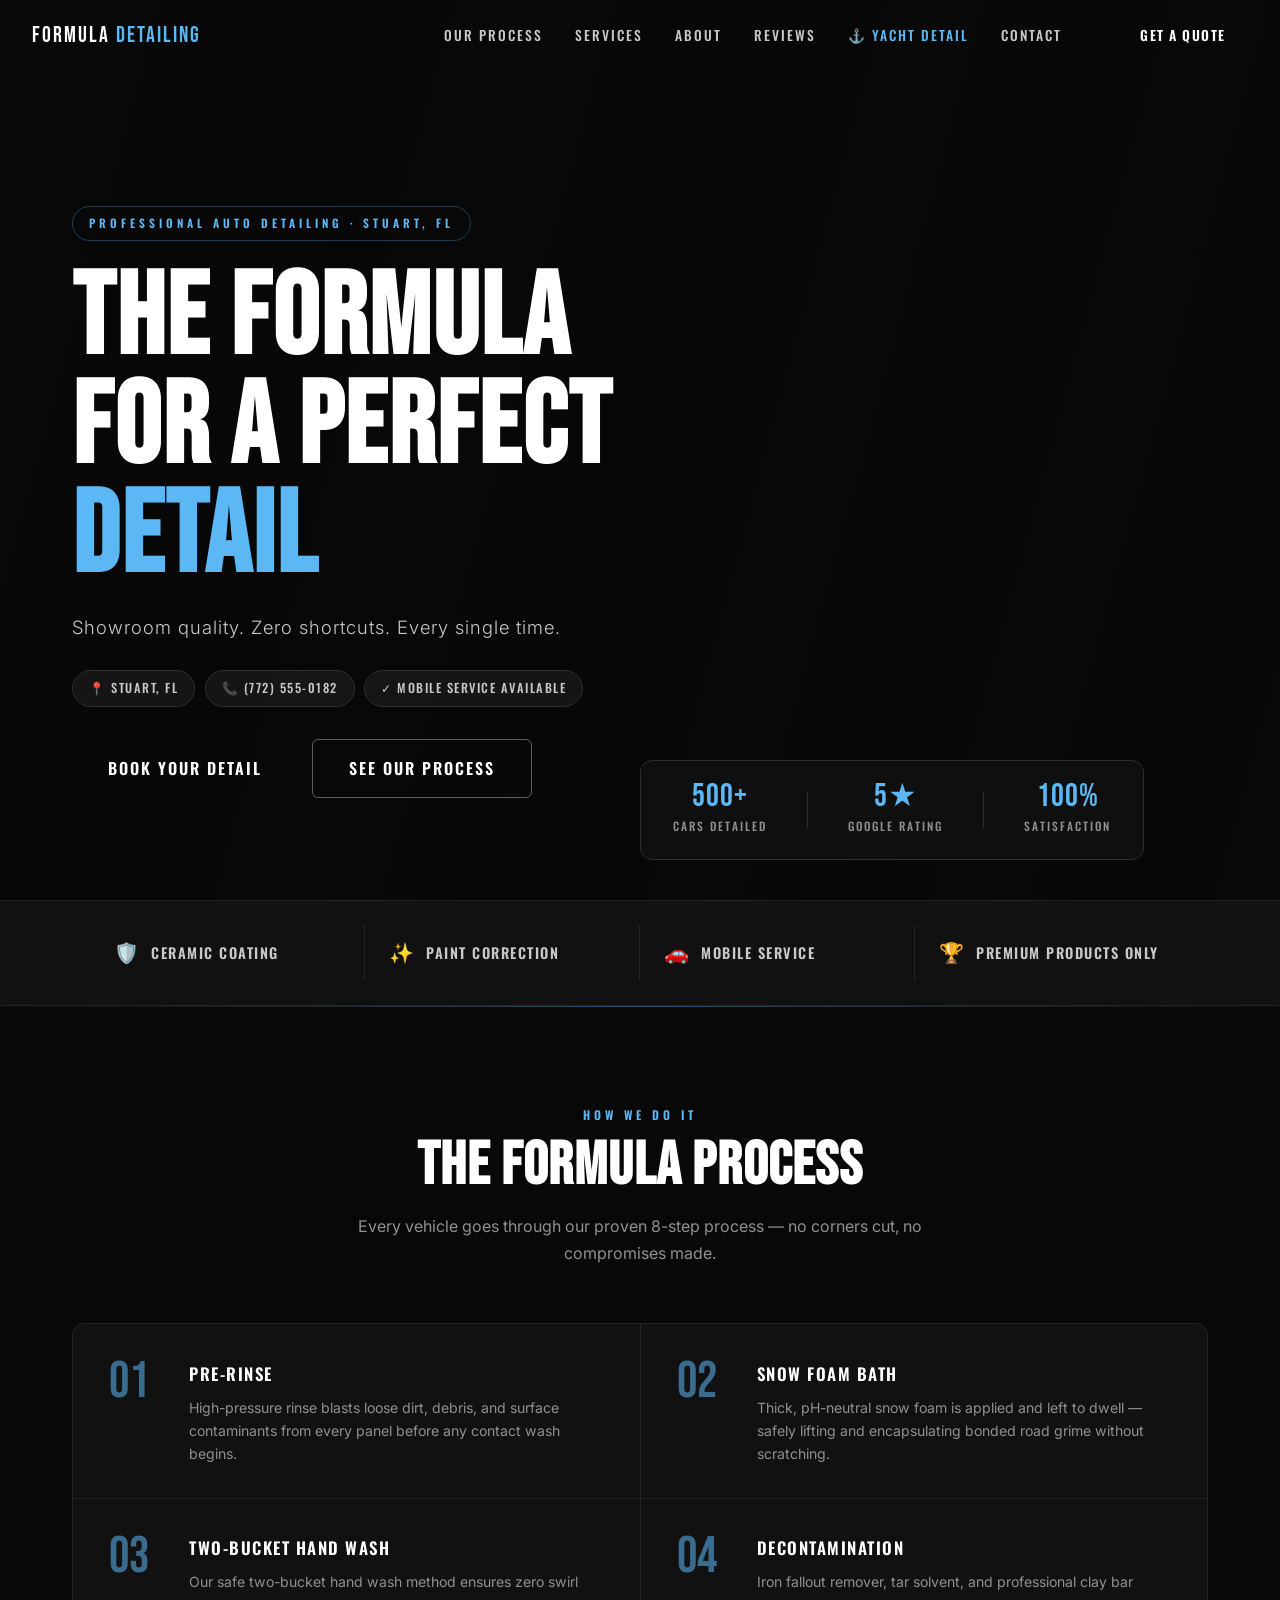
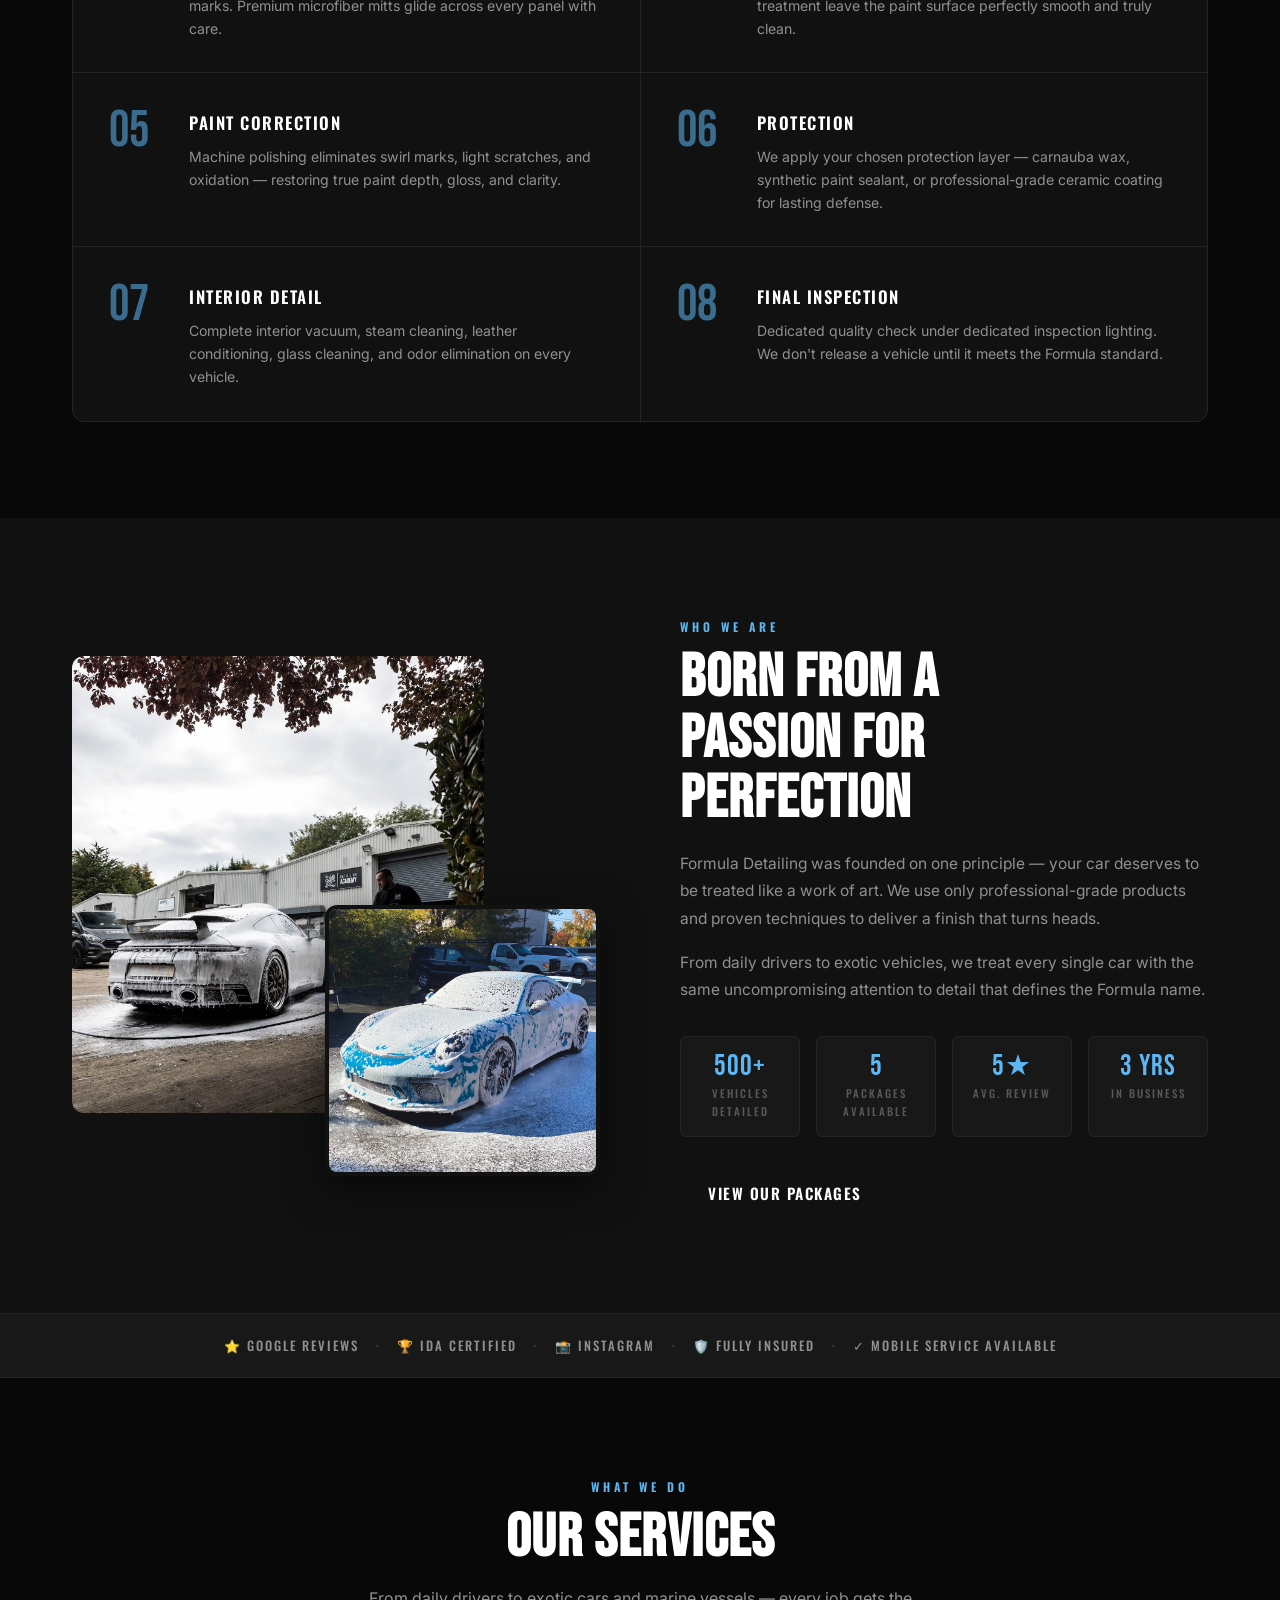
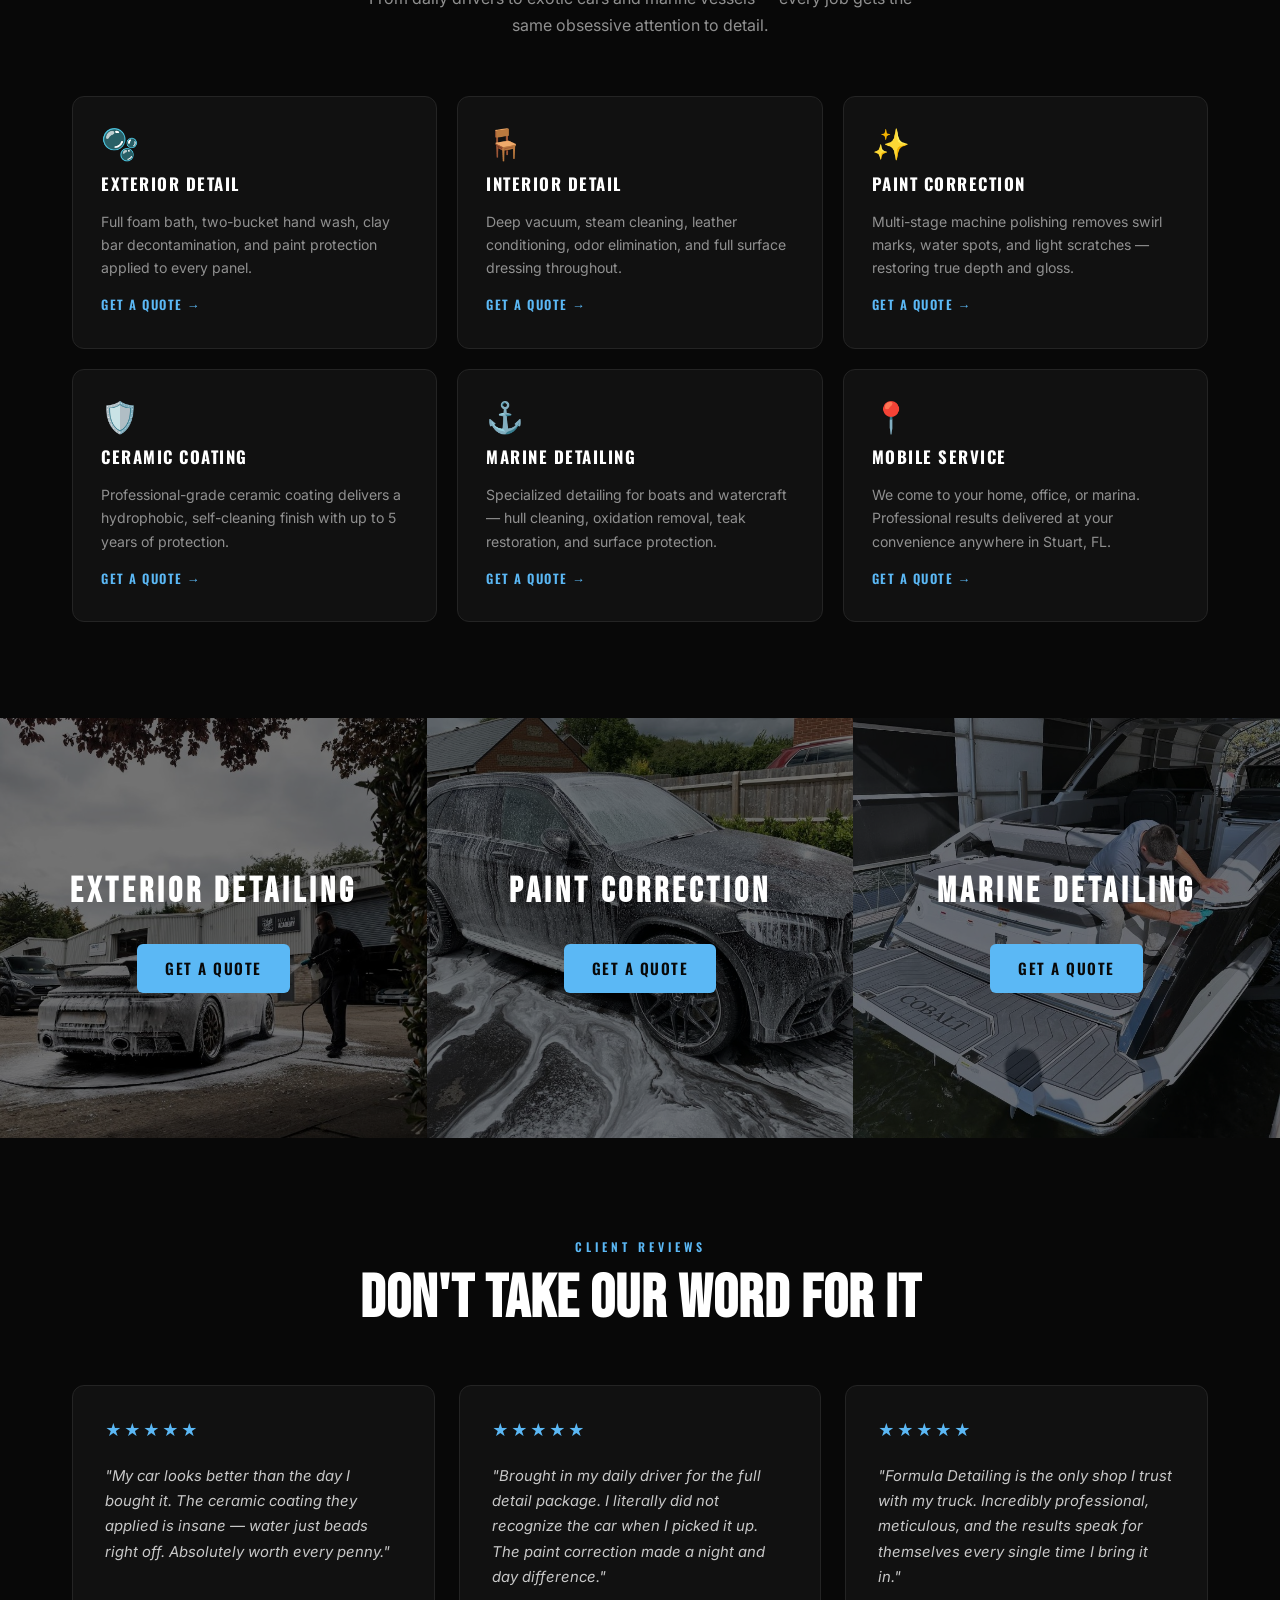
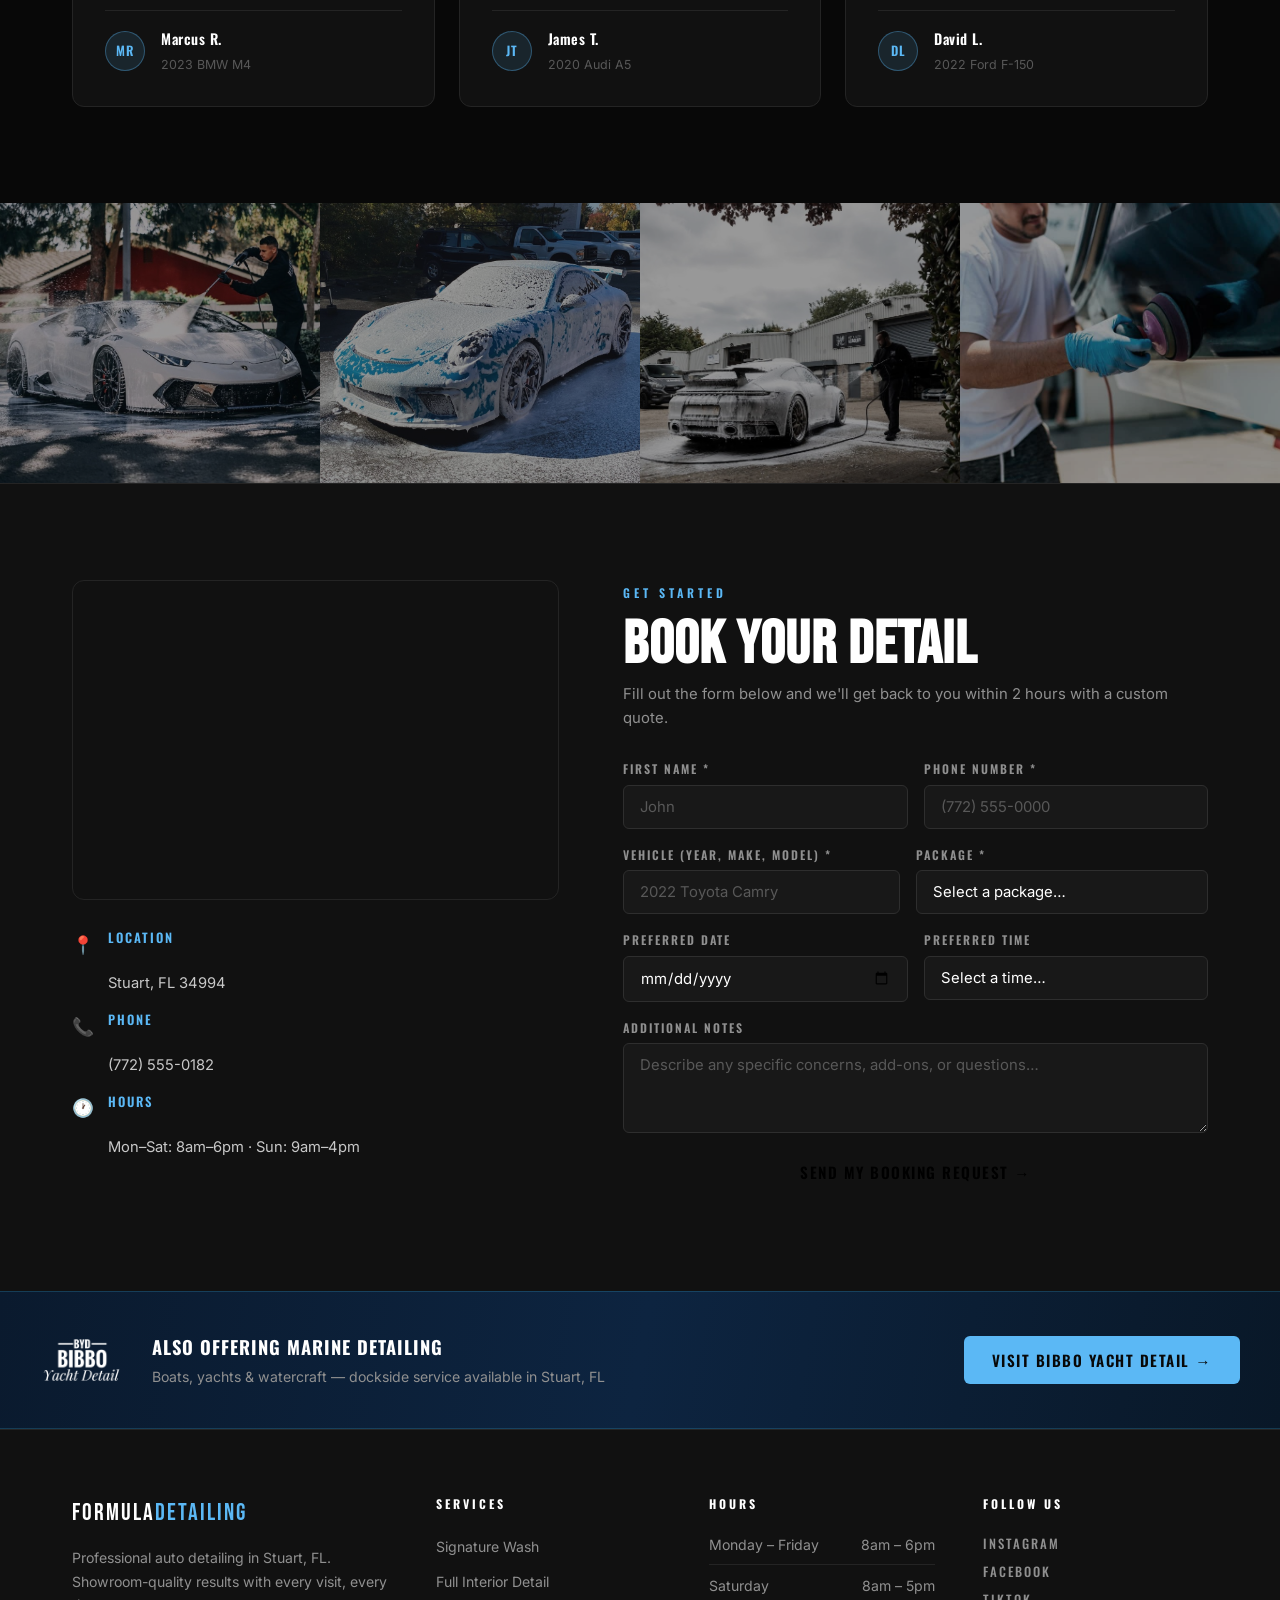
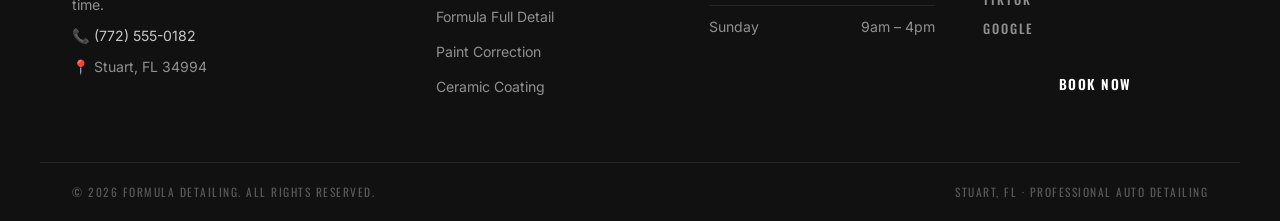
==== commit c2afa185: "Add Bibbo Yacht Detail sub-page with logo, marine services, gallery Made-with: Cursor" ====
--- a/index.html
+++ b/index.html
@@ -20,9 +20,10 @@
       </a>
       <ul class="nav-links">
         <li><a href="#process">Our Process</a></li>
-        <li><a href="#services">Packages</a></li>
+        <li><a href="#services">Services</a></li>
         <li><a href="#about">About</a></li>
         <li><a href="#testimonials">Reviews</a></li>
+        <li><a href="yacht.html" style="color:var(--blue)">⚓ Yacht Detail</a></li>
         <li><a href="#location">Contact</a></li>
       </ul>
       <a href="#location" class="btn btn-gold nav-cta">Get a Quote</a>
@@ -449,6 +450,20 @@
     </div>
   </section>
 
+  <!-- MARINE CTA BANNER -->
+  <div class="marine-banner">
+    <div class="marine-banner-inner">
+      <div class="mb-content">
+        <img src="bibbo-logo.png" alt="Bibbo Yacht Detail" class="mb-logo" />
+        <div>
+          <h3>Also offering marine detailing</h3>
+          <p>Boats, yachts &amp; watercraft — dockside service available in Stuart, FL</p>
+        </div>
+      </div>
+      <a href="yacht.html" class="btn btn-blue">Visit Bibbo Yacht Detail →</a>
+    </div>
+  </div>
+
   <!-- FOOTER -->
   <footer id="footer">
     <div class="footer-inner">
--- a/style.css
+++ b/style.css
@@ -935,6 +935,50 @@
 .form-col .section-title { margin-bottom: 0.5rem; }
 
 /* ============================================
+   MARINE BANNER
+   ============================================ */
+.marine-banner {
+  background: linear-gradient(100deg, #0a1a2e 0%, #0d2440 50%, #091828 100%);
+  border-top: 1px solid rgba(65, 192, 240, 0.2);
+  border-bottom: 1px solid rgba(65, 192, 240, 0.2);
+  padding: 2.5rem 2rem;
+}
+.marine-banner-inner {
+  max-width: 1200px;
+  margin: 0 auto;
+  display: flex;
+  align-items: center;
+  justify-content: space-between;
+  gap: 2rem;
+  flex-wrap: wrap;
+}
+.mb-content {
+  display: flex;
+  align-items: center;
+  gap: 1.75rem;
+  flex-wrap: wrap;
+}
+.mb-logo {
+  height: 52px;
+  width: auto;
+  filter: brightness(1);
+  flex-shrink: 0;
+}
+.mb-content h3 {
+  font-family: 'Oswald', sans-serif;
+  font-size: 1.15rem;
+  font-weight: 700;
+  letter-spacing: 1px;
+  text-transform: uppercase;
+  color: var(--white);
+  margin-bottom: 0.25rem;
+}
+.mb-content p {
+  font-size: 0.88rem;
+  color: var(--gray-2);
+}
+
+/* ============================================
    FOOTER
    ============================================ */
 #footer {
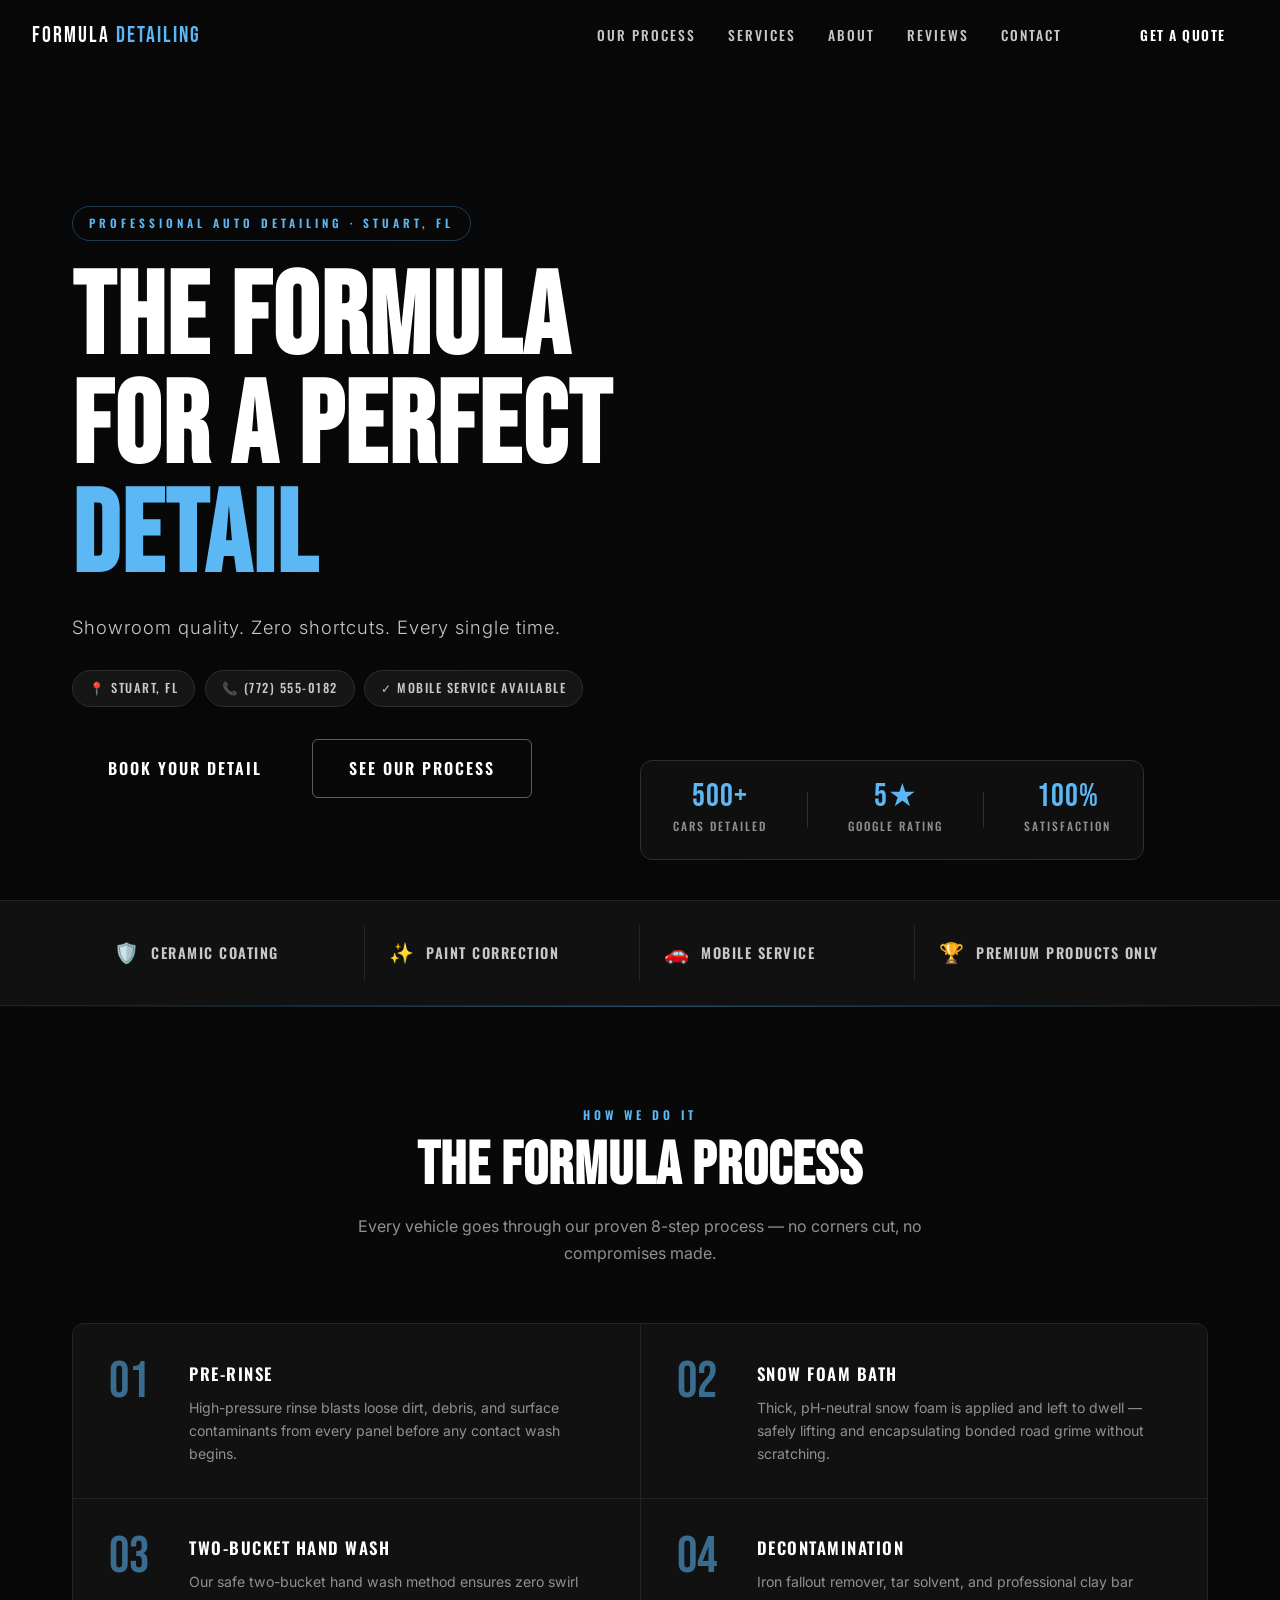
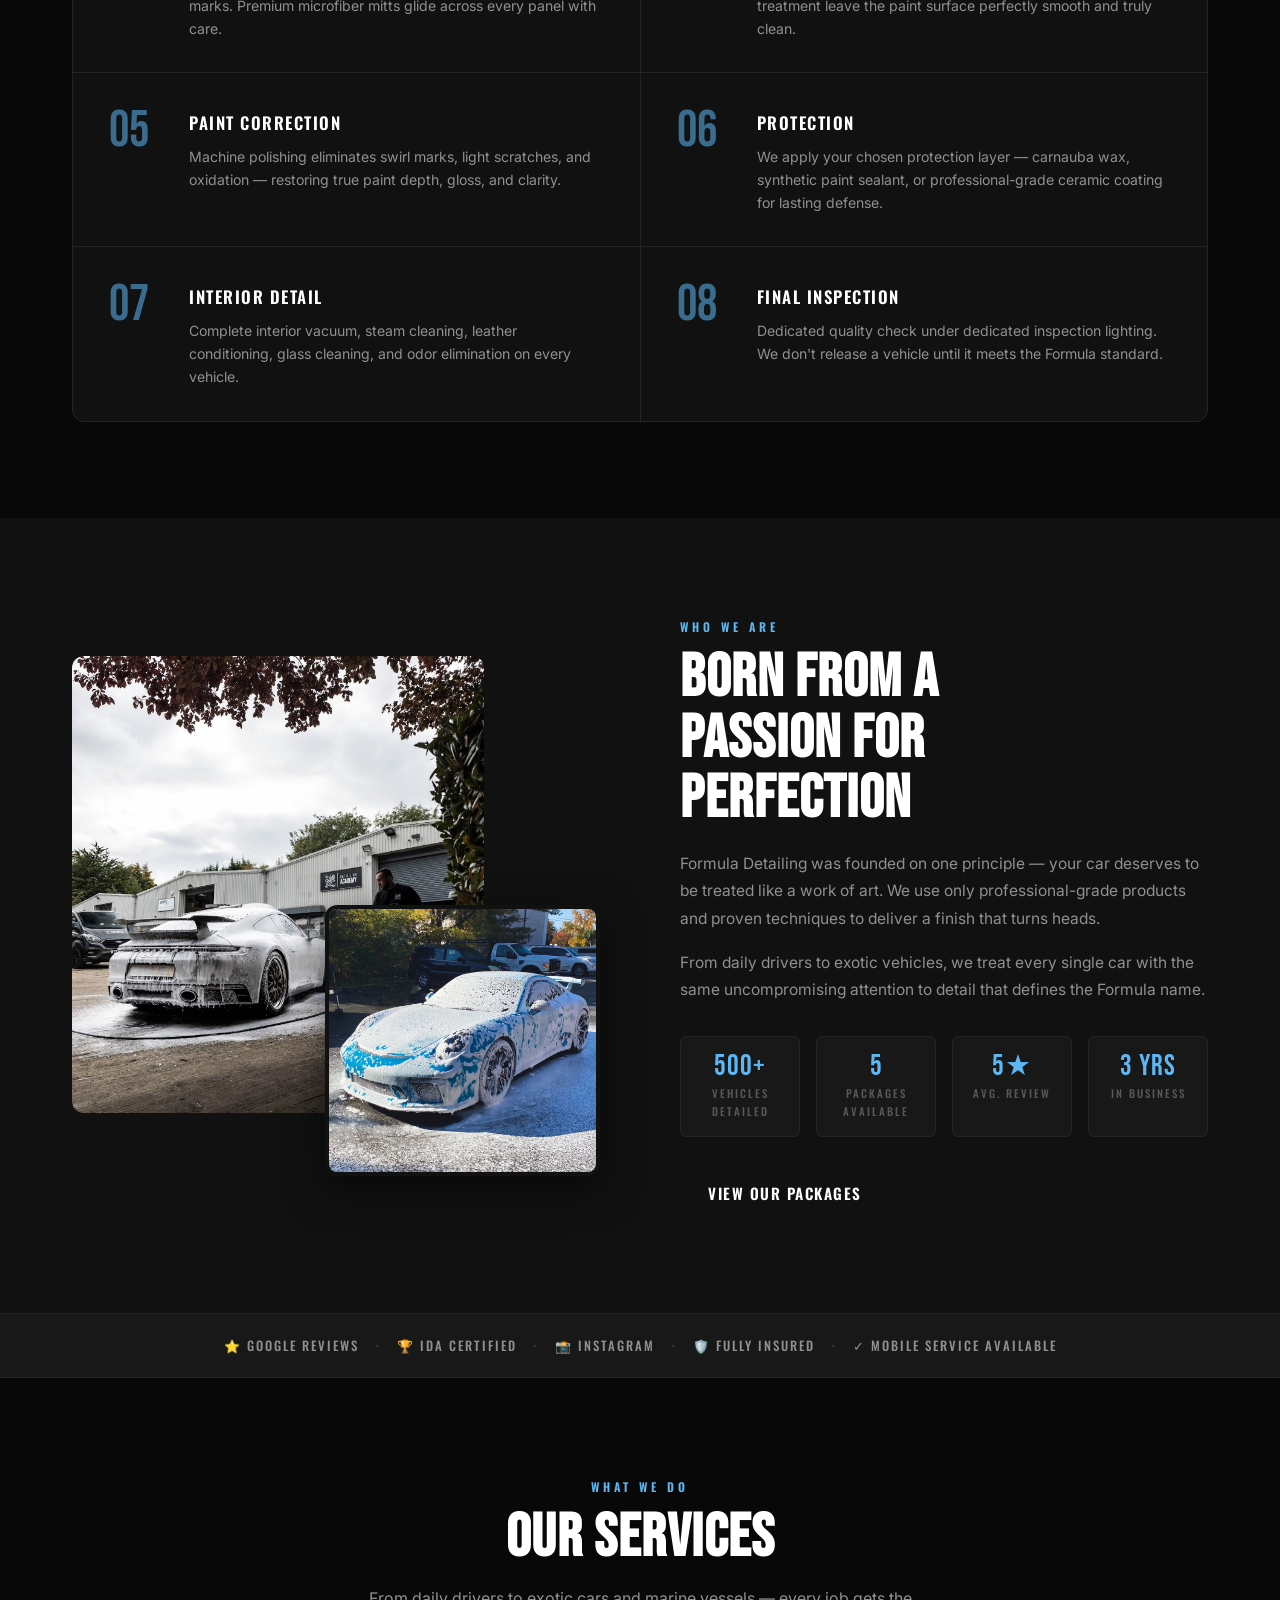
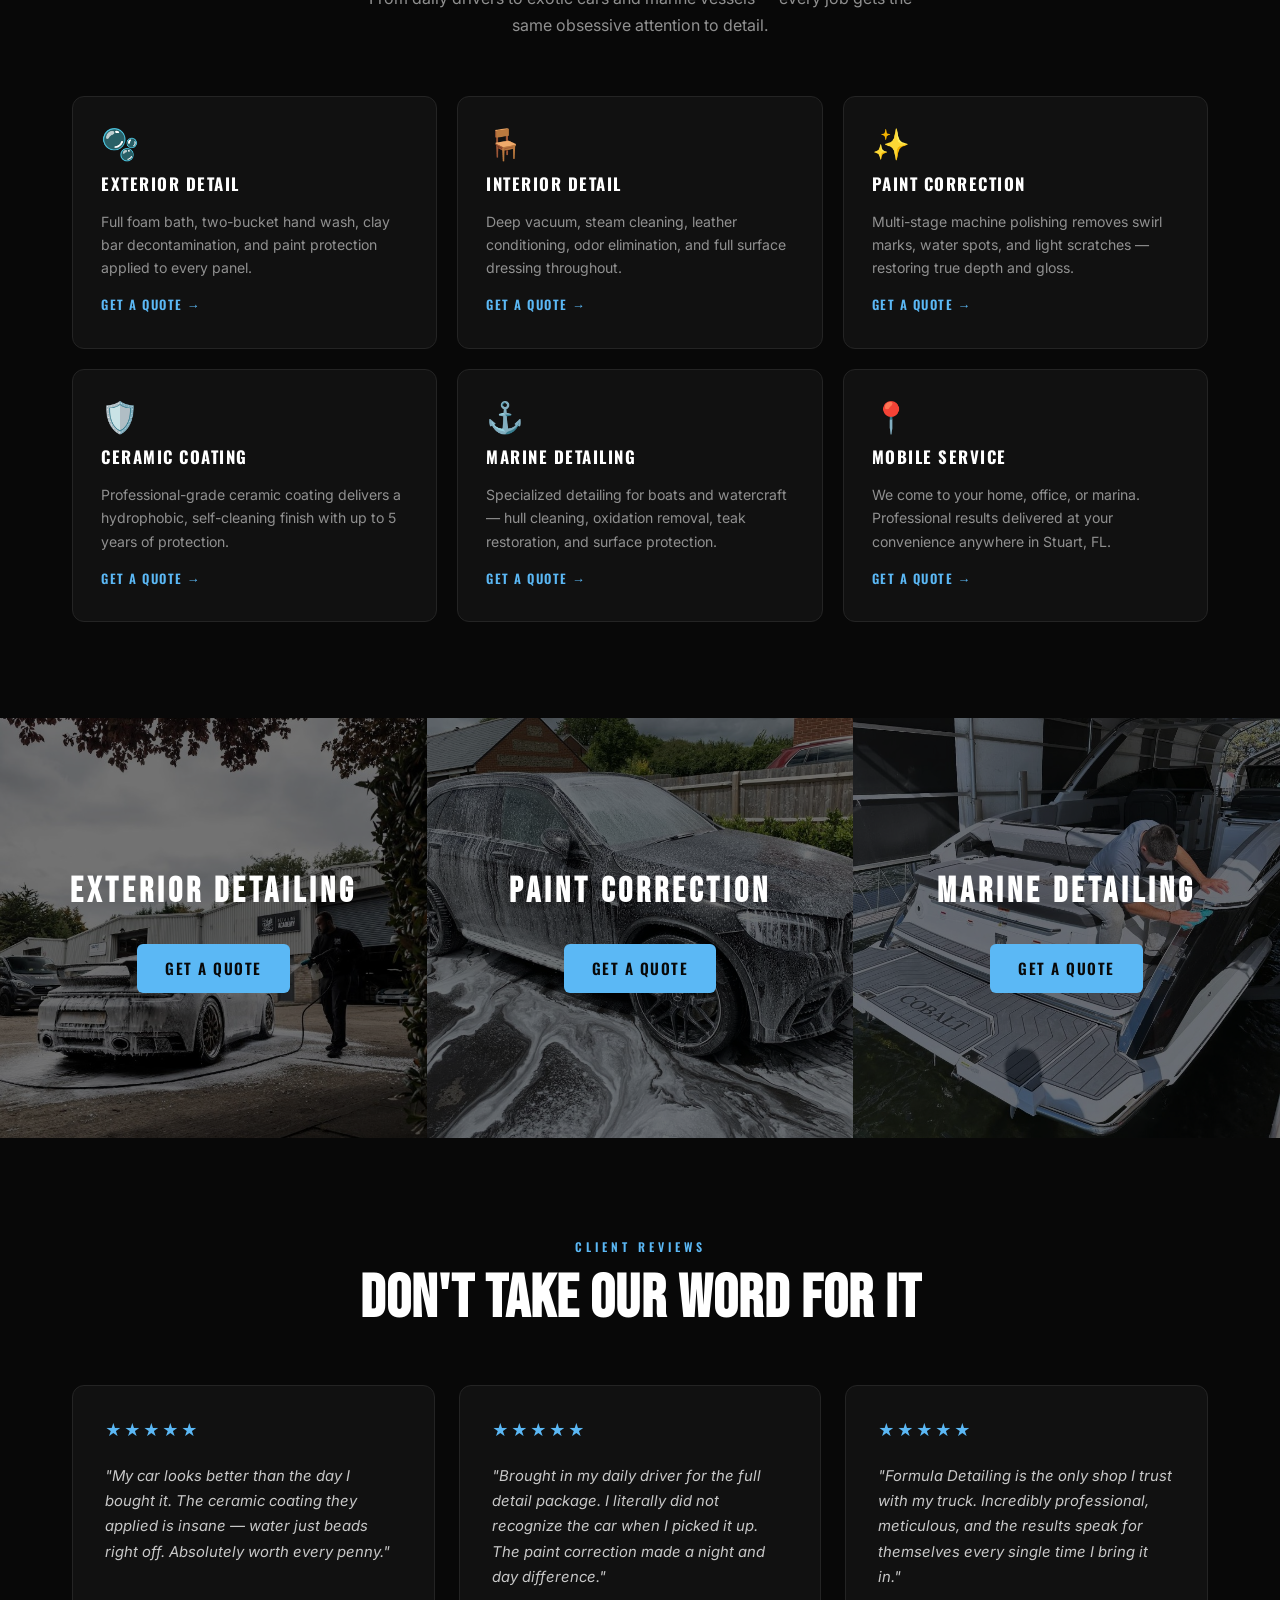
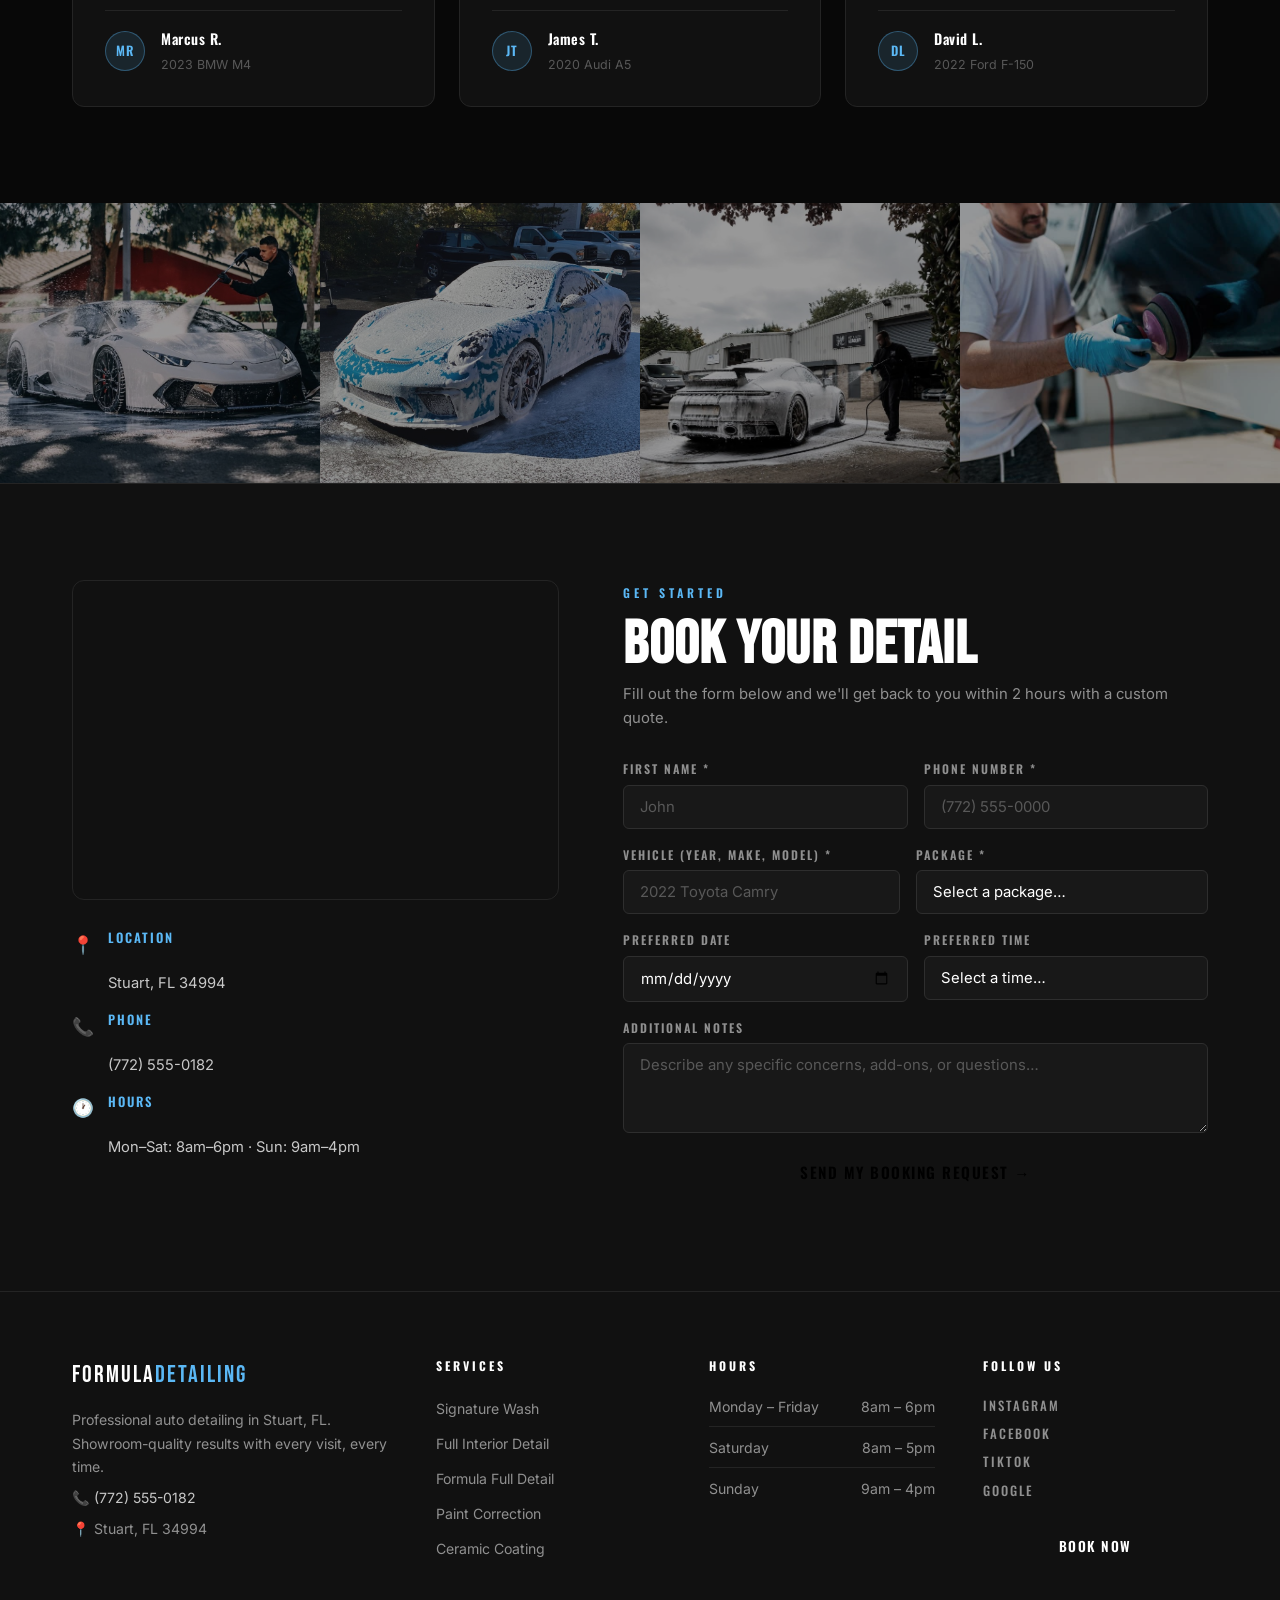
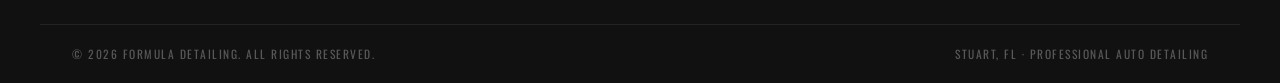
==== commit f59134d5: "Separate Bibbo Yacht as standalone page, remove cross-links Made-with: Cursor" ====
--- a/index.html
+++ b/index.html
@@ -23,7 +23,6 @@
         <li><a href="#services">Services</a></li>
         <li><a href="#about">About</a></li>
         <li><a href="#testimonials">Reviews</a></li>
-        <li><a href="yacht.html" style="color:var(--blue)">⚓ Yacht Detail</a></li>
         <li><a href="#location">Contact</a></li>
       </ul>
       <a href="#location" class="btn btn-gold nav-cta">Get a Quote</a>
@@ -450,20 +449,6 @@
     </div>
   </section>
 
-  <!-- MARINE CTA BANNER -->
-  <div class="marine-banner">
-    <div class="marine-banner-inner">
-      <div class="mb-content">
-        <img src="bibbo-logo.png" alt="Bibbo Yacht Detail" class="mb-logo" />
-        <div>
-          <h3>Also offering marine detailing</h3>
-          <p>Boats, yachts &amp; watercraft — dockside service available in Stuart, FL</p>
-        </div>
-      </div>
-      <a href="yacht.html" class="btn btn-blue">Visit Bibbo Yacht Detail →</a>
-    </div>
-  </div>
-
   <!-- FOOTER -->
   <footer id="footer">
     <div class="footer-inner">
